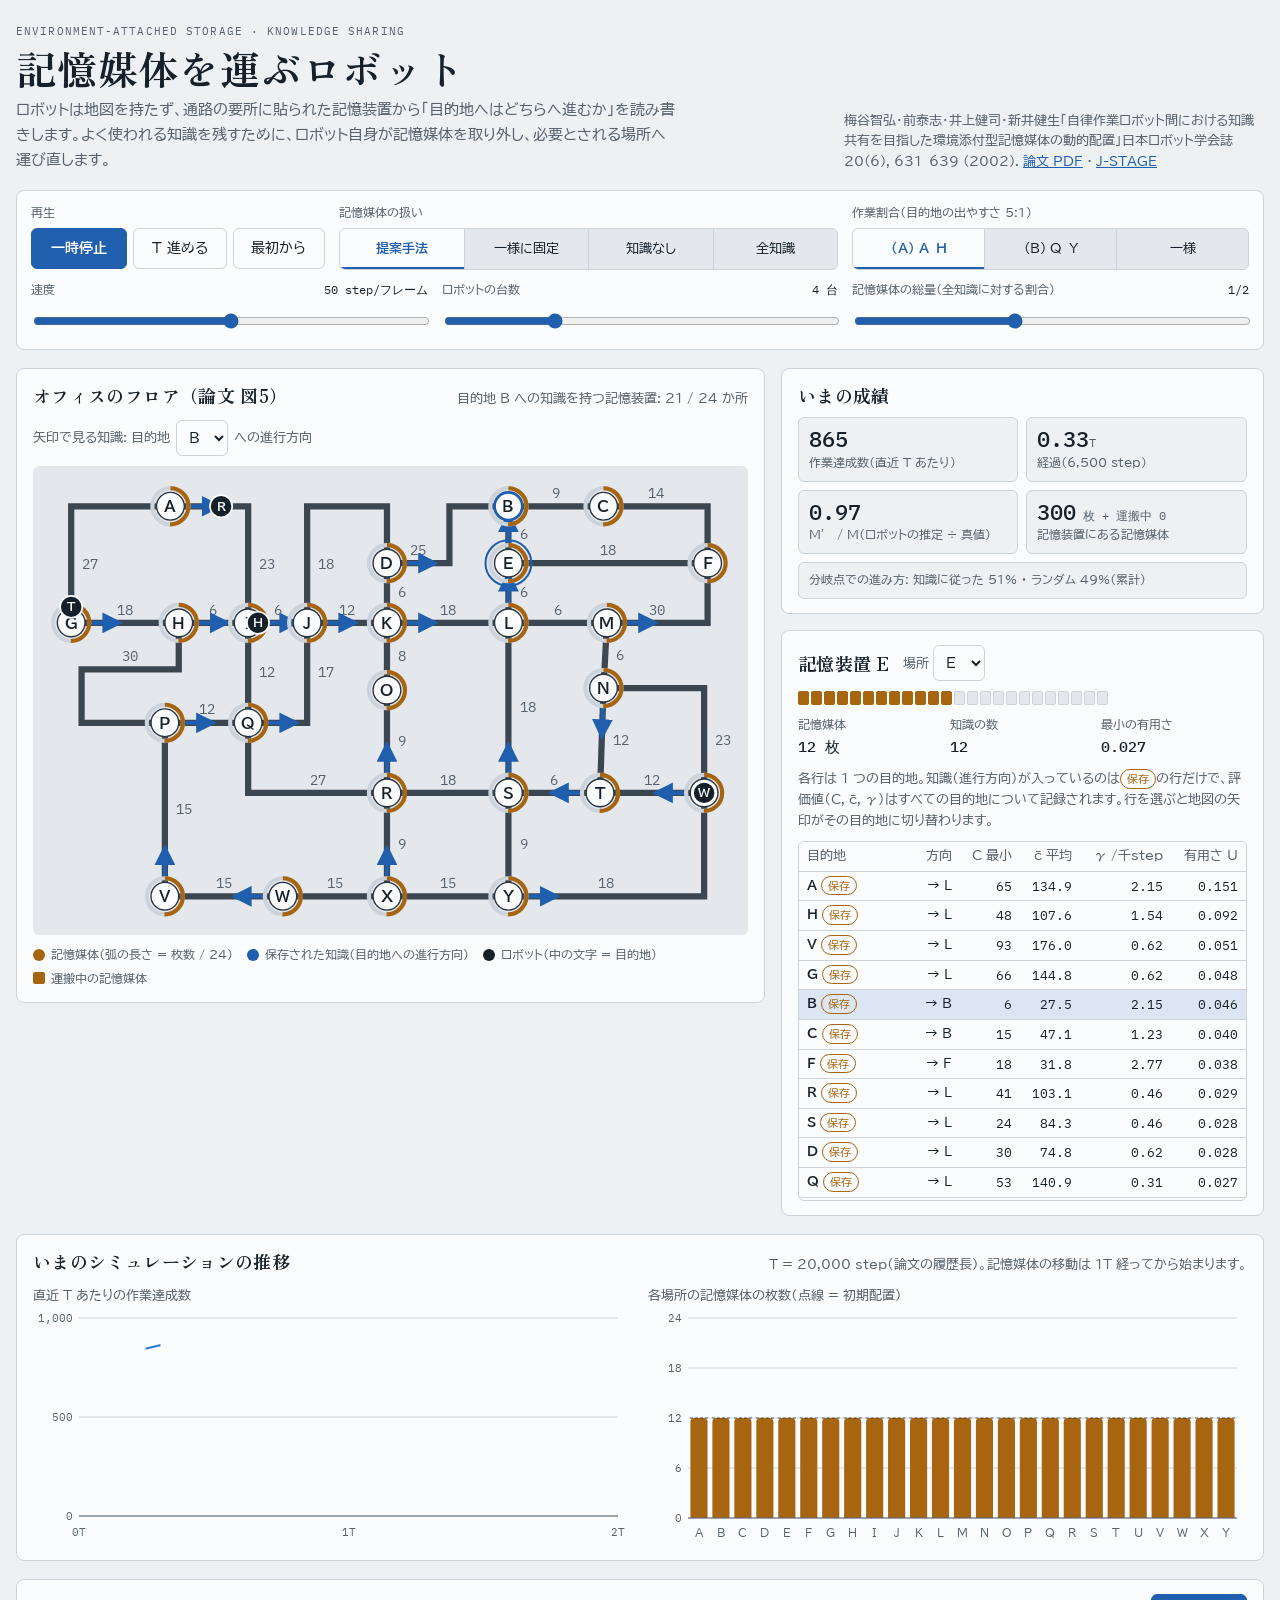
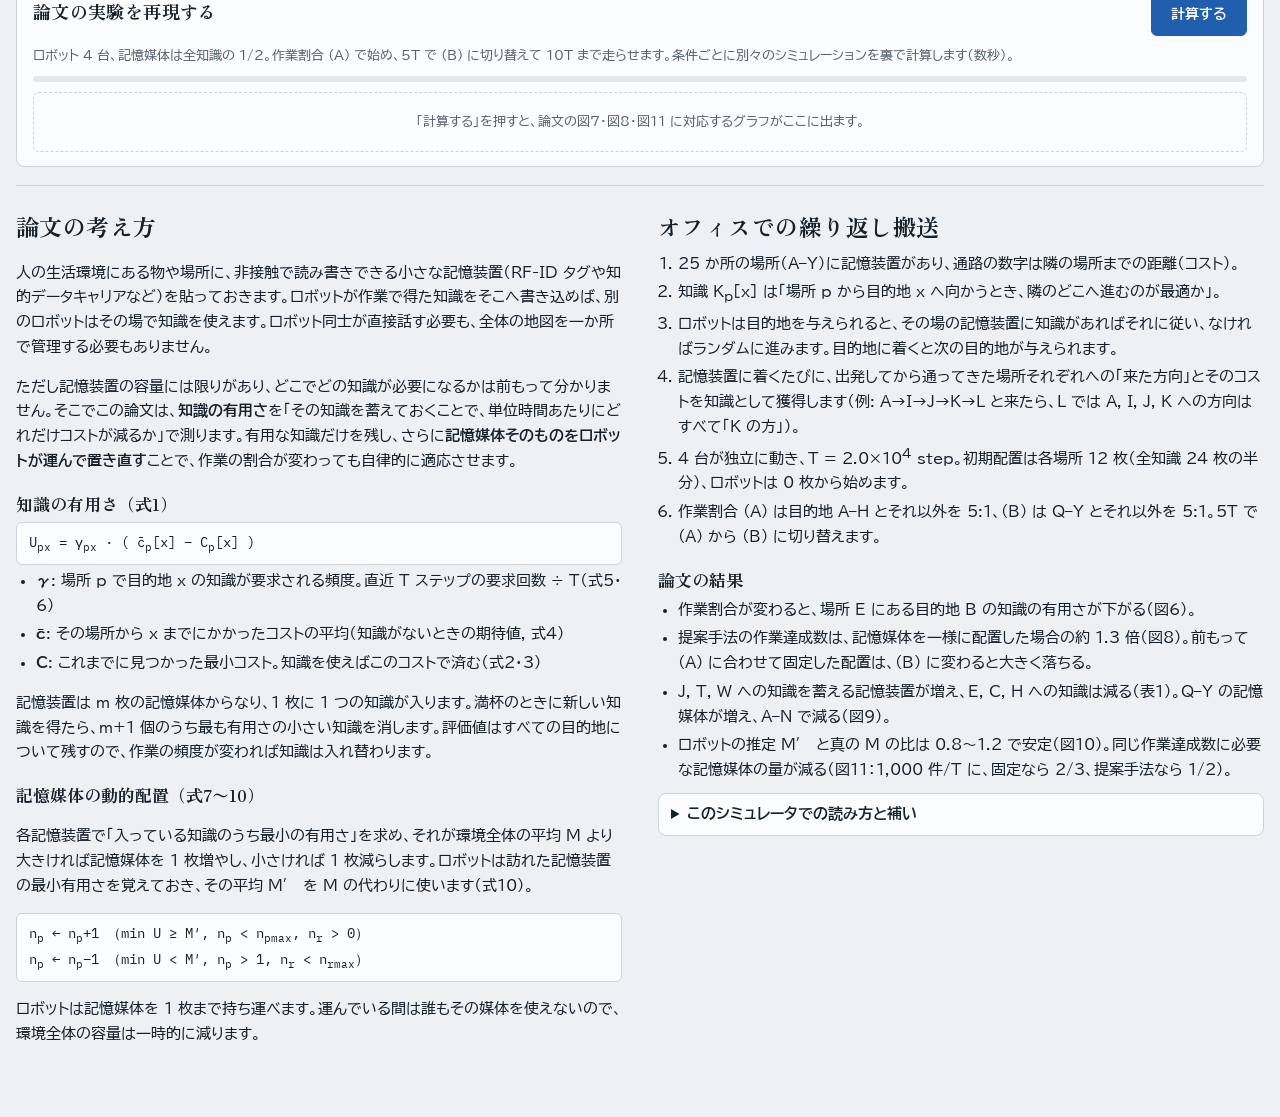
==== index.html @ 8d944221 "Add environment-attached storage relocation simulator (Umetani et al., JRSJ 2002) - index.html: resp" ====
<!doctype html>
<html lang="ja">
<head>
<meta charset="utf-8">
<meta name="viewport" content="width=device-width, initial-scale=1, viewport-fit=cover">
<title>記憶媒体を運ぶロボット</title>
<meta name="claude:viewport-fit-sides" content="cover">
<meta name="description" content="梅谷・前・井上・新井（日本ロボット学会誌 2002）の環境添付型記憶媒体の動的配置を、オフィスでの繰り返し搬送として動かして観察するシミュレータ">
<link rel="preconnect" href="https://fonts.googleapis.com">
<link rel="preconnect" href="https://fonts.gstatic.com" crossorigin>
<link rel="stylesheet" href="https://fonts.googleapis.com/css2?family=BIZ+UDPGothic:wght@400;700&family=IBM+Plex+Mono:wght@400;500&family=Zen+Old+Mincho:wght@700&display=swap">
<style>
/* Layout: 設計図のようなフロア図を主役に、右に「選んだ記憶装置の中身」、下に推移と再現実験。スマホでは 1 列に積む。 */
:root {
  --bg: #eef1f4;
  --surface: #fbfcfd;
  --sunken: #e4e8ed;
  --ink: #16202a;
  --muted: #56616d;
  --line: #ccd3db;
  --wall: #2b3540;
  --accent: #1f5fae;          /* 知識（移動方向）の矢印・操作 */
  --accent-ink: #ffffff;
  --mem: #a8650f;             /* 記憶媒体 */
  --mem-soft: #f1dfc2;
  --take: #c2372b;
  --robot: #16202a;
  --s1: #2a78d6; --s2: #eb6834; --s3: #1baf7a;   /* 比較グラフの系列 */
  --ref: #8a939c;
  --font-display: "Zen Old Mincho", "Hiragino Mincho ProN", "Yu Mincho", serif;
  --font-body: "BIZ UDPGothic", "Hiragino Sans", "Yu Gothic", "Noto Sans JP", system-ui, sans-serif;
  --font-mono: "IBM Plex Mono", ui-monospace, "SFMono-Regular", Menlo, monospace;
  --radius: 8px;
}
@media (prefers-color-scheme: dark) {
  :root:not([data-theme="light"]) {
    --bg: #10161c; --surface: #171f27; --sunken: #0c1116; --ink: #e5ebf1; --muted: #9aa6b2; --line: #2b3641; --wall: #c9d3dd;
    --accent: #6aa8f2; --accent-ink: #0b1118; --mem: #e3a24b; --mem-soft: #3a2a14; --take: #f07466; --robot: #e5ebf1;
    --s1: #3987e5; --s2: #d95926; --s3: #199e70; --ref: #7b8794;
    color-scheme: dark;
  }
}
:root[data-theme="dark"] {
  --bg: #10161c; --surface: #171f27; --sunken: #0c1116; --ink: #e5ebf1; --muted: #9aa6b2; --line: #2b3641; --wall: #c9d3dd;
  --accent: #6aa8f2; --accent-ink: #0b1118; --mem: #e3a24b; --mem-soft: #3a2a14; --take: #f07466; --robot: #e5ebf1;
  --s1: #3987e5; --s2: #d95926; --s3: #199e70; --ref: #7b8794;
  color-scheme: dark;
}
* { box-sizing: border-box; }
[hidden] { display: none !important; }
html, body { background: var(--bg); color: var(--ink); }
body { margin: 0; font-family: var(--font-body); font-size: 15px; line-height: 1.65; -webkit-text-size-adjust: 100%; }
.wrap { max-width: 1280px; margin: 0 auto; padding-left: max(16px, env(safe-area-inset-left, 0px)); padding-right: max(16px, env(safe-area-inset-right, 0px)); padding-block: 22px 56px; display: flex; flex-direction: column; gap: 18px; }

/* ---------- ヘッダー ---------- */
.top { display: grid; grid-template-columns: minmax(0, 1fr) minmax(0, 420px); gap: 10px 32px; align-items: end; }
.eyebrow { font-family: var(--font-mono); font-size: 11px; letter-spacing: 0.1em; text-transform: uppercase; color: var(--muted); }
h1 { font-family: var(--font-display); font-weight: 700; font-size: clamp(26px, 4.2vw, 40px); line-height: 1.2; margin: 4px 0 0; letter-spacing: 0.02em; text-wrap: balance; }
.lede { margin: 6px 0 0; color: var(--muted); max-width: 60ch; }
.cite { font-size: 12.5px; color: var(--muted); margin: 0; }
.cite a { color: var(--accent); }
@media (max-width: 760px) { .top { grid-template-columns: minmax(0, 1fr); } }

/* ---------- 操作 ---------- */
.controls { display: grid; grid-template-columns: repeat(12, minmax(0, 1fr)); gap: 10px 14px; background: var(--surface); border: 1px solid var(--line); border-radius: var(--radius); padding: 12px 14px; }
.ctl { display: flex; flex-direction: column; gap: 5px; min-width: 0; }
.ctl > .lab { font-size: 12px; color: var(--muted); display: flex; justify-content: space-between; gap: 8px; }
.ctl > .lab output { font-family: var(--font-mono); color: var(--ink); font-variant-numeric: tabular-nums; }
.c-play { grid-column: span 3; } .c-mode { grid-column: span 5; } .c-ratio { grid-column: span 4; }
.c-speed { grid-column: span 4; } .c-robots { grid-column: span 4; } .c-mem { grid-column: span 4; }
@media (max-width: 1000px) {
  .c-play { grid-column: span 12; } .c-mode { grid-column: span 12; } .c-ratio { grid-column: span 12; }
  .c-speed, .c-robots, .c-mem { grid-column: span 4; }
}
@media (max-width: 620px) { .c-speed, .c-robots, .c-mem { grid-column: span 12; } }
.row { display: flex; gap: 6px; flex-wrap: wrap; }
button, select { font: inherit; font-size: 14px; color: var(--ink); background: var(--surface); border: 1px solid var(--line); border-radius: 6px; padding: 8px 12px; min-height: 40px; cursor: pointer; touch-action: manipulation; }
button:hover, select:hover { border-color: var(--muted); }
button:focus-visible, select:focus-visible, input:focus-visible, summary:focus-visible, .seg button:focus-visible { outline: 2px solid var(--accent); outline-offset: 2px; }
button.primary { background: var(--accent); border-color: var(--accent); color: var(--accent-ink); font-weight: 700; min-width: 96px; }
.c-play .row button { flex: 1 1 auto; }
.seg { display: flex; border: 1px solid var(--line); border-radius: 6px; overflow: hidden; background: var(--sunken); }
.seg button { flex: 1 1 0; min-width: 0; border: 0; border-radius: 0; background: transparent; padding: 8px 6px; font-size: 13px; white-space: nowrap; }
.seg button + button { border-left: 1px solid var(--line); }
.seg button[aria-pressed="true"] { background: var(--surface); color: var(--accent); font-weight: 700; box-shadow: inset 0 -2px 0 var(--accent); }
.ratio-row { display: flex; gap: 6px; }
.ratio-row .seg { flex: 1 1 auto; }
input[type="range"] { width: 100%; accent-color: var(--accent); min-height: 28px; }

/* ---------- 主部 ---------- */
.main { display: grid; grid-template-columns: minmax(0, 1.55fr) minmax(0, 1fr); gap: 16px; align-items: start; }
@media (max-width: 1080px) { .main { grid-template-columns: minmax(0, 1fr); } }
.card { background: var(--surface); border: 1px solid var(--line); border-radius: var(--radius); padding: 14px 16px; display: flex; flex-direction: column; gap: 10px; min-width: 0; }
.card h2 { font-family: var(--font-display); font-size: 18px; margin: 0; letter-spacing: 0.02em; line-height: 1.35; text-wrap: balance; }
.card .sub { font-size: 12.5px; color: var(--muted); margin: 0; }
.head { display: flex; flex-wrap: wrap; align-items: baseline; justify-content: space-between; gap: 6px 12px; }

.mapbox { position: relative; border-radius: 6px; background: var(--sunken); overflow: hidden; }
.mapbox svg { display: block; width: 100%; height: auto; touch-action: manipulation; }
.maptools { display: flex; flex-wrap: wrap; gap: 8px 14px; align-items: center; font-size: 13px; color: var(--muted); }
.maptools label { display: inline-flex; gap: 6px; align-items: center; }
.maptools select { min-height: 36px; padding: 4px 8px; }
.legend { display: flex; flex-wrap: wrap; gap: 4px 14px; font-size: 12px; color: var(--muted); }
.legend span { display: inline-flex; align-items: center; gap: 6px; }
.sw { width: 12px; height: 12px; display: inline-block; flex: none; border-radius: 50%; }

aside { display: flex; flex-direction: column; gap: 16px; min-width: 0; }
.kpis { display: grid; grid-template-columns: repeat(2, minmax(0, 1fr)); gap: 8px; }
@media (min-width: 621px) and (max-width: 1080px) { .kpis { grid-template-columns: repeat(4, minmax(0, 1fr)); } }
.kpi { border: 1px solid var(--line); border-radius: 6px; padding: 8px 10px; background: var(--bg); display: flex; flex-direction: column; gap: 2px; min-width: 0; }
.kpi .v { font-family: var(--font-mono); font-size: 22px; font-weight: 500; line-height: 1.15; font-variant-numeric: tabular-nums; }
.kpi .v small { font-size: 12px; color: var(--muted); font-weight: 400; }
.kpi .l { font-size: 11.5px; color: var(--muted); }
.dev-head { display: flex; flex-wrap: wrap; gap: 8px 14px; align-items: center; }
.dev-head select { min-height: 36px; padding: 4px 8px; }
.unitbar { display: flex; gap: 2px; flex-wrap: wrap; }
.unitbar i { width: 11px; height: 14px; border-radius: 2px; background: var(--sunken); border: 1px solid var(--line); }
.unitbar i.full { background: var(--mem); border-color: var(--mem); }
.unitbar i.empty { background: var(--mem-soft); border-color: var(--mem); }
.stats { display: grid; grid-template-columns: repeat(3, minmax(0, 1fr)); gap: 6px; font-size: 12px; color: var(--muted); }
.stats b { display: block; font-family: var(--font-mono); font-size: 15px; color: var(--ink); font-weight: 500; font-variant-numeric: tabular-nums; }
.tablebox { max-height: 360px; overflow: auto; border: 1px solid var(--line); border-radius: 6px; -webkit-overflow-scrolling: touch; }
table { border-collapse: collapse; width: 100%; font-size: 12.5px; font-variant-numeric: tabular-nums; }
th, td { padding: 4px 8px; border-bottom: 1px solid var(--line); text-align: right; white-space: nowrap; }
th { position: sticky; top: 0; background: var(--surface); color: var(--muted); font-weight: 400; z-index: 1; }
th:first-child, td:first-child { text-align: left; }
td.mono, .mono { font-family: var(--font-mono); }
tbody tr { cursor: pointer; }
tbody tr:hover td { background: var(--bg); }
tr.st td { color: var(--ink); }
tr.nst td { color: var(--muted); }
tr.sel td { background: color-mix(in srgb, var(--accent) 14%, transparent) !important; }
.tag { display: inline-block; font-size: 11px; padding: 0 6px; border-radius: 10px; border: 1px solid currentColor; line-height: 1.6; }
.tag.mem { color: var(--mem); }
.tag.min { color: var(--take); }
@media (max-width: 480px) { .c-cbar { display: none; } th, td { padding: 4px 6px; } }

.charts { display: grid; grid-template-columns: minmax(0, 1fr) minmax(0, 1fr); gap: 16px; }
@media (max-width: 900px) { .charts { grid-template-columns: minmax(0, 1fr); } }
.chart { position: relative; min-width: 0; }
.chart svg { display: block; width: 100%; overflow: visible; }
.tip { position: absolute; pointer-events: none; background: var(--ink); color: var(--surface); font-size: 12px; line-height: 1.45; padding: 6px 8px; border-radius: 5px; white-space: nowrap; transform: translate(-50%, calc(-100% - 10px)); z-index: 5; font-variant-numeric: tabular-nums; }
.clegend { display: flex; flex-wrap: wrap; gap: 4px 14px; font-size: 12px; color: var(--muted); }
.clegend span { display: inline-flex; align-items: center; gap: 6px; }
.clegend i { width: 16px; height: 3px; border-radius: 2px; display: inline-block; }
.clegend i.dash { background: repeating-linear-gradient(90deg, var(--ref) 0 4px, transparent 4px 7px) !important; }

.exp { display: grid; grid-template-columns: repeat(3, minmax(0, 1fr)); gap: 16px; }
@media (max-width: 1080px) { .exp { grid-template-columns: minmax(0, 1fr) minmax(0, 1fr); } .exp .wide { grid-column: 1 / -1; } }
@media (max-width: 700px) { .exp { grid-template-columns: minmax(0, 1fr); } }
.progress { height: 6px; background: var(--sunken); border-radius: 3px; overflow: hidden; }
.progress i { display: block; height: 100%; width: 0; background: var(--accent); transition: width 0.2s; }
.empty { color: var(--muted); font-size: 13px; padding: 18px 4px; text-align: center; border: 1px dashed var(--line); border-radius: 6px; }
details.table-view summary { font-size: 12.5px; color: var(--muted); cursor: pointer; }

/* ---------- 解説 ---------- */
.explain { display: grid; grid-template-columns: minmax(0, 1fr) minmax(0, 1fr); gap: 8px 36px; border-top: 1px solid var(--line); padding-top: 22px; }
@media (max-width: 860px) { .explain { grid-template-columns: minmax(0, 1fr); } }
.explain h2 { font-family: var(--font-display); font-size: 23px; margin: 0 0 6px; letter-spacing: 0.02em; text-wrap: balance; }
.explain h3 { font-family: var(--font-display); font-size: 17px; margin: 16px 0 4px; }
.explain p, .explain li { max-width: 64ch; }
.explain ol, .explain ul { padding-left: 1.3em; margin: 4px 0; display: flex; flex-direction: column; gap: 4px; }
.formula { font-family: var(--font-mono); font-size: 13.5px; background: var(--surface); border: 1px solid var(--line); border-radius: 6px; padding: 8px 12px; overflow-x: auto; white-space: nowrap; }
.note { font-size: 12.5px; color: var(--muted); }
details.more { border: 1px solid var(--line); border-radius: var(--radius); background: var(--surface); padding: 8px 12px; margin-top: 10px; }
details.more summary { font-weight: 700; cursor: pointer; }
.ptable td:first-child { color: var(--muted); }
.ptable td { text-align: left; white-space: normal; }
@media (prefers-reduced-motion: reduce) { * { transition: none !important; animation: none !important; } }
</style>
</head>
<body>
<div class="wrap">
  <header class="top">
    <div>
      <div class="eyebrow">Environment-attached storage · knowledge sharing</div>
      <h1>記憶媒体を運ぶロボット</h1>
      <p class="lede">ロボットは地図を持たず、通路の要所に貼られた記憶装置から「目的地へはどちらへ進むか」を読み書きします。よく使われる知識を残すために、ロボット自身が記憶媒体を取り外し、必要とされる場所へ運び直します。</p>
    </div>
    <p class="cite">梅谷智弘・前泰志・井上健司・新井健生「自律作業ロボット間における知識共有を目指した環境添付型記憶媒体の動的配置」日本ロボット学会誌 20(6), 631–639 (2002).
      <a href="paper/Umetani2002_EnvironmentAttachedStorage_JRSJ20-6.pdf">論文 PDF</a> ·
      <a href="https://www.jstage.jst.go.jp/article/jrsj1983/20/6/20_6_631/_article/-char/ja" target="_blank" rel="noopener">J-STAGE</a></p>
  </header>

  <section class="controls" aria-label="シミュレーションの操作">
    <div class="ctl c-play">
      <div class="lab">再生</div>
      <div class="row">
        <button id="btnPlay" class="primary" type="button">一時停止</button>
        <button id="btnStep" type="button">T 進める</button>
        <button id="btnReset" type="button">最初から</button>
      </div>
    </div>
    <div class="ctl c-mode">
      <div class="lab">記憶媒体の扱い</div>
      <div class="seg" id="segMode" role="group" aria-label="記憶媒体の扱い">
        <button type="button" data-v="proposed" aria-pressed="true">提案手法</button>
        <button type="button" data-v="uniform" aria-pressed="false">一様に固定</button>
        <button type="button" data-v="none" aria-pressed="false">知識なし</button>
        <button type="button" data-v="all" aria-pressed="false">全知識</button>
      </div>
    </div>
    <div class="ctl c-ratio">
      <div class="lab">作業割合（目的地の出やすさ 5:1）</div>
      <div class="ratio-row">
        <div class="seg" id="segRatio" role="group" aria-label="作業割合">
          <button type="button" data-v="A" aria-pressed="true">(A) A–H</button>
          <button type="button" data-v="B" aria-pressed="false">(B) Q–Y</button>
          <button type="button" data-v="U" aria-pressed="false">一様</button>
        </div>
      </div>
    </div>
    <div class="ctl c-speed">
      <div class="lab"><label for="rngSpeed">速度</label><output id="outSpeed"></output></div>
      <input id="rngSpeed" type="range" min="0" max="10" step="1" value="5">
    </div>
    <div class="ctl c-robots">
      <div class="lab"><label for="rngRobots">ロボットの台数</label><output id="outRobots">4 台</output></div>
      <input id="rngRobots" type="range" min="1" max="12" step="1" value="4">
    </div>
    <div class="ctl c-mem">
      <div class="lab"><label for="rngMem">記憶媒体の総量（全知識に対する割合）</label><output id="outMem">1/2</output></div>
      <input id="rngMem" type="range" min="1" max="6" step="1" value="3">
    </div>
  </section>

  <div class="main">
    <section class="card">
      <div class="head">
        <h2>オフィスのフロア（論文 図5）</h2>
        <p class="sub" id="mapSub"></p>
      </div>
      <div class="maptools">
        <label for="selDest">矢印で見る知識: 目的地 <select id="selDest"></select> への進行方向</label>
      </div>
      <div class="mapbox"><svg id="map" viewBox="30 92 1030 676" role="img" aria-label="25 か所の場所と通路。各場所の記憶装置にある記憶媒体の数と、選んだ目的地への進行方向を表示"></svg></div>
      <div class="legend">
        <span><i class="sw" style="background:var(--mem)"></i>記憶媒体（弧の長さ = 枚数 / 24）</span>
        <span><i class="sw" style="background:var(--accent)"></i>保存された知識（目的地への進行方向）</span>
        <span><i class="sw" style="background:var(--robot)"></i>ロボット（中の文字 = 目的地）</span>
        <span><i class="sw" style="background:var(--mem);border-radius:2px"></i>運搬中の記憶媒体</span>
      </div>
    </section>

    <aside>
      <section class="card">
        <h2>いまの成績</h2>
        <div class="kpis" id="kpis"></div>
      </section>
      <section class="card">
        <div class="dev-head">
          <h2 id="devTitle">記憶装置</h2>
          <label class="sub" for="selPlace">場所 <select id="selPlace"></select></label>
        </div>
        <div class="unitbar" id="unitbar" aria-label="この記憶装置の記憶媒体"></div>
        <div class="stats" id="devStats"></div>
        <p class="sub">各行は 1 つの目的地。知識（進行方向）が入っているのは<span class="tag mem">保存</span>の行だけで、評価値（C, c̄, γ）はすべての目的地について記録されます。行を選ぶと地図の矢印がその目的地に切り替わります。</p>
        <div class="tablebox"><table id="devTable"><thead><tr><th>目的地</th><th>方向</th><th>C 最小</th><th class="c-cbar">c̄ 平均</th><th>γ /千step</th><th>有用さ U</th></tr></thead><tbody></tbody></table></div>
      </section>
    </aside>
  </div>

  <section class="card">
    <div class="head">
      <h2>いまのシミュレーションの推移</h2>
      <p class="sub">T = 20,000 step（論文の履歴長）。記憶媒体の移動は 1T 経ってから始まります。</p>
    </div>
    <div class="charts">
      <div>
        <div class="sub">直近 T あたりの作業達成数</div>
        <div class="chart" id="chLive"></div>
      </div>
      <div>
        <div class="sub">各場所の記憶媒体の枚数（点線 = 初期配置）</div>
        <div class="chart" id="chUnits"></div>
      </div>
    </div>
  </section>

  <section class="card">
    <div class="head">
      <h2>論文の実験を再現する</h2>
      <button id="btnExp" type="button" class="primary">計算する</button>
    </div>
    <p class="sub">ロボット 4 台、記憶媒体は全知識の 1/2。作業割合 (A) で始め、5T で (B) に切り替えて 10T まで走らせます。条件ごとに別々のシミュレーションを裏で計算します（数秒）。</p>
    <div class="progress" aria-hidden="true"><i id="expBar"></i></div>
    <div id="expEmpty" class="empty">「計算する」を押すと、論文の図7・図8・図11 に対応するグラフがここに出ます。</div>
    <div class="exp" id="expCharts" hidden>
      <div class="wide">
        <div class="sub">図7 対応：直近 T あたりの作業達成数の推移</div>
        <div class="chart" id="chExp1"></div>
        <div class="clegend" id="lgExp1"></div>
      </div>
      <div>
        <div class="sub">図8 対応：切り替え前（2–5T）と後（6–10T）の平均</div>
        <div class="chart" id="chExp2"></div>
        <div class="clegend" id="lgExp2"></div>
      </div>
      <div>
        <div class="sub">図11 対応：記憶媒体の量と作業達成数（2–5T の平均）</div>
        <div class="chart" id="chExp3"></div>
        <div class="clegend" id="lgExp3"></div>
      </div>
    </div>
    <details class="table-view" id="expTableWrap" hidden><summary>数値の表を見る</summary><div class="tablebox" style="max-height:none"><table id="expTable"></table></div></details>
  </section>

  <section class="explain">
    <div>
      <h2>論文の考え方</h2>
      <p>人の生活環境にある物や場所に、非接触で読み書きできる小さな記憶装置（RF-ID タグや知的データキャリアなど）を貼っておきます。ロボットが作業で得た知識をそこへ書き込めば、別のロボットはその場で知識を使えます。ロボット同士が直接話す必要も、全体の地図を一か所で管理する必要もありません。</p>
      <p>ただし記憶装置の容量には限りがあり、どこでどの知識が必要になるかは前もって分かりません。そこでこの論文は、<strong>知識の有用さ</strong>を「その知識を蓄えておくことで、単位時間あたりにどれだけコストが減るか」で測ります。有用な知識だけを残し、さらに<strong>記憶媒体そのものをロボットが運んで置き直す</strong>ことで、作業の割合が変わっても自律的に適応させます。</p>

      <h3>知識の有用さ（式1）</h3>
      <div class="formula">U<sub>px</sub> = γ<sub>px</sub> · ( c̄<sub>p</sub>[x] − C<sub>p</sub>[x] )</div>
      <ul>
        <li><b>γ</b>: 場所 p で目的地 x の知識が要求される頻度。直近 T ステップの要求回数 ÷ T（式5・6）</li>
        <li><b>c̄</b>: その場所から x までにかかったコストの平均（知識がないときの期待値, 式4）</li>
        <li><b>C</b>: これまでに見つかった最小コスト。知識を使えばこのコストで済む（式2・3）</li>
      </ul>
      <p>記憶装置は m 枚の記憶媒体からなり、1 枚に 1 つの知識が入ります。満杯のときに新しい知識を得たら、m+1 個のうち最も有用さの小さい知識を消します。評価値はすべての目的地について残すので、作業の頻度が変われば知識は入れ替わります。</p>

      <h3>記憶媒体の動的配置（式7〜10）</h3>
      <p>各記憶装置で「入っている知識のうち最小の有用さ」を求め、それが環境全体の平均 M より大きければ記憶媒体を 1 枚増やし、小さければ 1 枚減らします。ロボットは訪れた記憶装置の最小有用さを覚えておき、その平均 M′ を M の代わりに使います（式10）。</p>
      <div class="formula">n<sub>p</sub> ← n<sub>p</sub>+1 （min U ≥ M′, n<sub>p</sub> &lt; n<sub>pmax</sub>, n<sub>r</sub> &gt; 0）<br>n<sub>p</sub> ← n<sub>p</sub>−1 （min U &lt; M′, n<sub>p</sub> &gt; 1, n<sub>r</sub> &lt; n<sub>rmax</sub>）</div>
      <p>ロボットは記憶媒体を 1 枚まで持ち運べます。運んでいる間は誰もその媒体を使えないので、環境全体の容量は一時的に減ります。</p>
    </div>

    <div>
      <h2>オフィスでの繰り返し搬送</h2>
      <ol>
        <li>25 か所の場所（A–Y）に記憶装置があり、通路の数字は隣の場所までの距離（コスト）。</li>
        <li>知識 K<sub>p</sub>[x] は「場所 p から目的地 x へ向かうとき、隣のどこへ進むのが最適か」。</li>
        <li>ロボットは目的地を与えられると、その場の記憶装置に知識があればそれに従い、なければランダムに進みます。目的地に着くと次の目的地が与えられます。</li>
        <li>記憶装置に着くたびに、出発してから通ってきた場所それぞれへの「来た方向」とそのコストを知識として獲得します（例: A→I→J→K→L と来たら、L では A, I, J, K への方向はすべて「K の方」）。</li>
        <li>4 台が独立に動き、T = 2.0×10<sup>4</sup> step。初期配置は各場所 12 枚（全知識 24 枚の半分）、ロボットは 0 枚から始めます。</li>
        <li>作業割合 (A) は目的地 A–H とそれ以外を 5:1、(B) は Q–Y とそれ以外を 5:1。5T で (A) から (B) に切り替えます。</li>
      </ol>
      <h3>論文の結果</h3>
      <ul>
        <li>作業割合が変わると、場所 E にある目的地 B の知識の有用さが下がる（図6）。</li>
        <li>提案手法の作業達成数は、記憶媒体を一様に配置した場合の約 1.3 倍（図8）。前もって (A) に合わせて固定した配置は、(B) に変わると大きく落ちる。</li>
        <li>J, T, W への知識を蓄える記憶装置が増え、E, C, H への知識は減る（表1）。Q–Y の記憶媒体が増え、A–N で減る（図9）。</li>
        <li>ロボットの推定 M′ と真の M の比は 0.8〜1.2 で安定（図10）。同じ作業達成数に必要な記憶媒体の量が減る（図11：1,000 件/T に、固定なら 2/3、提案手法なら 1/2）。</li>
      </ul>
      <details class="more">
        <summary>このシミュレータでの読み方と補い</summary>
        <ul>
          <li>1 step でロボットは距離 1 だけ進みます（通路の数字 = かかる step 数）。</li>
          <li>知識がないときのランダムな移動では、来た通路を戻らないようにしました（行き止まりは除く）。論文の「知識なし」の作業達成数（約 180〜200/T）に近くなります。</li>
          <li>「5:1」は目的地 1 か所ごとの重みとして扱いました。</li>
          <li>保存できる知識は、これまでの最小コスト以下の経路で得たものだけにしました（方向とコストを常に対応させるため。これで知識をたどっても堂々巡りになりません）。</li>
          <li>「全知識」は各場所に 24 枚あり、最短経路の方向がすべて入っている比較条件です。論文の「前もって適応させた配置」は、(A) または (B) で 5T 走らせて配置と知識を固定したものとして再現しています。</li>
          <li>作業達成数の絶対値は論文より大きめに出ます（1 step の定義などが論文に書かれていないため）。条件どうしの大小関係と比を見てください。</li>
        </ul>
      </details>
    </div>
  </section>
</div>

<script>
/* ===== Environment-attached storage engine =====
 * 梅谷・前・井上・新井「自律作業ロボット間における知識共有を目指した環境添付型記憶媒体の動的配置」
 * 日本ロボット学会誌 20(6), 631-639, 2002 のオフィス内繰り返し搬送シミュレーションを再現する。
 * ロボットは地図を持たず、各場所の記憶装置に蓄えられた「目的地への最適な移動方向」だけを頼りに動く。
 */
(function (global) {
'use strict';

/* ---- 図 5 のオフィスフロアモデル（場所 A–Y、数字は隣接場所間の距離＝コスト） ---- */
const NODES = {
  A: [228, 150], B: [715, 150], C: [852, 150],
  D: [540, 232], E: [715, 232], F: [1002, 232],
  G: [85, 318], H: [240, 318], I: [340, 318], J: [425, 318], K: [540, 318], L: [715, 318], M: [857, 318],
  N: [852, 412], O: [540, 415],
  P: [220, 462], Q: [340, 462],
  R: [540, 563], S: [715, 563], T: [847, 563], U: [997, 563],
  V: [220, 712], W: [390, 712], X: [540, 712], Y: [715, 712],
};
// [a, b, コスト, 折れ点...]
const EDGES = [
  ['A', 'G', 27, [85, 150]], ['A', 'I', 23, [340, 150]],
  ['G', 'H', 18], ['H', 'I', 6], ['I', 'J', 6], ['J', 'K', 12], ['K', 'L', 18], ['L', 'M', 6],
  ['J', 'D', 18, [425, 150], [540, 150]], ['D', 'K', 6], ['D', 'B', 25, [630, 232], [630, 150]],
  ['B', 'E', 6], ['B', 'C', 9], ['C', 'F', 14, [1002, 150]], ['E', 'F', 18], ['E', 'L', 6],
  ['M', 'F', 30, [1002, 318]], ['M', 'N', 6], ['N', 'U', 23, [997, 412]], ['N', 'T', 12],
  ['L', 'S', 18], ['K', 'O', 8], ['O', 'R', 9],
  ['H', 'P', 30, [240, 385], [100, 385], [100, 462]], ['I', 'Q', 12], ['J', 'Q', 17, [425, 462]],
  ['P', 'Q', 12], ['Q', 'R', 27, [340, 563]], ['R', 'S', 18], ['S', 'T', 6], ['T', 'U', 12],
  ['P', 'V', 15], ['V', 'W', 15], ['W', 'X', 15], ['X', 'R', 9], ['X', 'Y', 15], ['S', 'Y', 9],
  ['Y', 'U', 18, [997, 712]],
];
const NAMES = Object.keys(NODES);
const NP = NAMES.length;               // 25
const IDX = Object.fromEntries(NAMES.map((n, i) => [n, i]));

const adj = NAMES.map(() => []);       // [{to, cost, edge}]
EDGES.forEach((e, ei) => {
  const a = IDX[e[0]], b = IDX[e[1]];
  adj[a].push({ to: b, cost: e[2], edge: ei });
  adj[b].push({ to: a, cost: e[2], edge: ei });
});

// 全点対の最短コストと次の一歩（「すべての知識がある」比較条件と評価用）
const DIST = [], NEXT = [];
for (let s = 0; s < NP; s++) {
  const d = new Array(NP).fill(Infinity), first = new Array(NP).fill(-1), done = new Array(NP).fill(false);
  d[s] = 0;
  for (;;) {
    let u = -1; for (let i = 0; i < NP; i++) if (!done[i] && (u < 0 || d[i] < d[u])) u = i;
    if (u < 0 || d[u] === Infinity) break;
    done[u] = true;
    for (const { to, cost } of adj[u]) if (d[u] + cost < d[to]) { d[to] = d[u] + cost; first[to] = u === s ? to : first[u]; }
  }
  DIST.push(d); NEXT.push(first);
}

/* 作業割合: hot に含まれる目的地の集合と、それ以外の集合を ratio:1 で選ぶ */
const RATIOS = {
  A: { name: '作業割合 (A)：A–H を多く', hot: 'ABCDEFGH' },
  B: { name: '作業割合 (B)：Q–Y を多く', hot: 'QRSTUVWXY' },
  U: { name: '一様', hot: '' },
};

function mulberry32(a) {
  return function () {
    a |= 0; a = a + 0x6D2B79F5 | 0;
    let t = Math.imul(a ^ a >>> 15, 1 | a);
    t = t + Math.imul(t ^ t >>> 7, 61 | t) ^ t;
    return ((t ^ t >>> 14) >>> 0) / 4294967296;
  };
}

const MODES = {
  proposed: '提案手法（動的配置）',
  uniform: '一様配置（移動なし）',
  frozen: '配置を固定（評価も止める）',
  none: '知識なし',
  all: 'すべての知識あり',
};

class Sim {
  constructor(opt = {}) {
    this.opt = Object.assign({
      robots: 4, T: 20000, memRatio: 0.5, npmax: NP - 1, nrmax: 1,
      mode: 'proposed', ratio: 'A', bias: 5, seed: 1, startDelay: null, noBack: true, perDest: true,
    }, opt);
    this.reset();
  }

  reset() {
    const o = this.opt;
    this.rng = mulberry32(o.seed);
    this.t = 0;
    this.achieved = 0;
    this.achLog = [];             // 各ステップ時刻での累計（間引き）
    this.events = [];
    this.flowLog = [];            // 記憶媒体の移動
    const per = Math.max(1, Math.round(o.memRatio * o.npmax));
    this.dev = NAMES.map((name, p) => {
      const crit = NAMES.map(() => ({ cbar: 0, N: 0, C: Infinity, dir: -1, stored: false, req: [] }));
      return { p, name, np: o.mode === 'all' ? o.npmax : (o.mode === 'none' ? 0 : per), crit, visits: 0, tset: 0, minU: 0 };
    });
    if (o.mode === 'all') {
      for (const d of this.dev) for (let x = 0; x < NP; x++) if (x !== d.p) { const c = d.crit[x]; c.dir = NEXT[d.p][x]; c.C = DIST[d.p][x]; c.stored = true; }
    }
    this.totalUnits = this.dev.reduce((s, d) => s + d.np, 0);
    this.robots = [];
    for (let i = 0; i < o.robots; i++) {
      const at = Math.floor(this.rng() * NP);
      const r = { id: i, at, from: at, to: -1, edgeCost: 0, prog: 0, cum: 0, dest: -1, path: [], carry: 0, umin: new Map(), M: 0, tasks: 0, usedKnow: 0, randomMoves: 0, edge: -1 };
      this.newTask(r);
      this.decide(r);
      this.robots.push(r);
    }
  }

  log(msg, kind = 'info') { this.events.push({ t: this.t, msg, kind }); if (this.events.length > 300) this.events.shift(); }

  setRatio(key) { if (this.opt.ratio !== key) { this.opt.ratio = key; this.log(`作業割合を「${RATIOS[key].name}」に変更`, 'ratio'); } }
  setMode(m) { this.opt.mode = m; }

  pickDest(cur) {
    const o = this.opt, hot = RATIOS[o.ratio].hot;
    if (!hot) { let x; do { x = Math.floor(this.rng() * NP); } while (x === cur); return x; }
    if (o.perDest) {   // 目的地 1 か所ごとの重みを bias:1 とする読み方
      let tot = 0; const w = [];
      for (let i = 0; i < NP; i++) { const v = i === cur ? 0 : (hot.includes(NAMES[i]) ? o.bias : 1); w.push(v); tot += v; }
      let u = this.rng() * tot; for (let i = 0; i < NP; i++) { u -= w[i]; if (u < 0) return i; }
      return (cur + 1) % NP;
    }
    const hs = [], os = [];
    for (let i = 0; i < NP; i++) if (i !== cur) (hot.includes(NAMES[i]) ? hs : os).push(i);
    const useHot = hs.length && (!os.length || this.rng() < o.bias / (o.bias + 1));
    const arr = useHot ? hs : os;
    return arr[Math.floor(this.rng() * arr.length)];
  }

  newTask(r) {
    r.dest = this.pickDest(r.at);
    r.cum = 0;
    r.path = [{ p: r.at, cum: 0 }];
  }

  /* 式(6): 直近 T ステップ（設置からの経過が T 未満ならその経過時間）あたりの使用要求の頻度 */
  gamma(d, c) {
    const T = this.opt.T, t = this.t;
    while (c.req.length && c.req[0] <= t - T) c.req.shift();
    const span = Math.max(1, Math.min(T, t - d.tset));
    return c.req.length / span;
  }
  usefulness(d, x) {
    const c = d.crit[x];
    if (!isFinite(c.C) || c.N === 0) return 0;
    return this.gamma(d, c) * Math.max(0, c.cbar - c.C);       // 式(1)
  }

  storedList(d) { const a = []; for (let x = 0; x < NP; x++) if (d.crit[x].stored) a.push(x); return a; }

  /* 記憶装置の知識を有用さの大きい順に m 個まで保つ（2.3 節） */
  evict(d) {
    let worst = -1, wu = Infinity;
    for (let x = 0; x < NP; x++) { const c = d.crit[x]; if (!c.stored) continue; const u = this.usefulness(d, x); if (u < wu) { wu = u; worst = x; } }
    if (worst >= 0) { d.crit[worst].stored = false; d.crit[worst].dir = -1; }
    return worst;
  }

  /* 知識の獲得: ロボットが記憶装置 p で「目的地 x へは dir 方向、コスト c」を得た（4.2 節） */
  acquire(d, x, dir, c) {
    const cr = d.crit[x], o = this.opt;
    cr.cbar = (cr.N * cr.cbar + c) / (cr.N + 1); cr.N++;           // 式(4)
    const ok = c <= cr.C;                                          // 最小コスト以下の方法だけが知識になる
    if (c < cr.C) cr.C = c;                                        // 式(3)
    if (o.mode === 'none' || o.mode === 'all' || o.mode === 'frozen') return;
    if (!ok) return;
    if (cr.stored) { cr.dir = dir; return; }                       // 式(2)
    if (d.np <= 0) return;
    if (this.storedList(d).length < d.np) { cr.stored = true; cr.dir = dir; return; }
    // 容量いっぱい: 最も有用さの小さい知識より有用なら入れ替える（2.3 節）
    let worst = -1, wu = Infinity;
    for (let y = 0; y < NP; y++) { const cy = d.crit[y]; if (!cy.stored) continue; const u = this.usefulness(d, y); if (u < wu) { wu = u; worst = y; } }
    if (this.usefulness(d, x) > wu) { d.crit[worst].stored = false; d.crit[worst].dir = -1; cr.stored = true; cr.dir = dir; }
  }

  minUseful(d) {
    if (d.np <= 0) return 0;
    const st = this.storedList(d);
    if (st.length < d.np) return 0;             // 空の記憶媒体は有用さ 0
    let m = Infinity; for (const x of st) m = Math.min(m, this.usefulness(d, x));
    return m;
  }

  /* ロボットが場所 p に着いたときの処理 */
  arrive(r) {
    const o = this.opt, p = r.at, d = this.dev[p];
    d.visits++;
    // (1) 出発点から経由した各場所への「来た方向」とコストを獲得（4.2 節）
    const seen = new Set();
    for (let i = r.path.length - 1; i >= 0; i--) {
      const e = r.path[i];
      if (e.p === p || seen.has(e.p)) continue;
      seen.add(e.p);
      this.acquire(d, e.p, r.from, r.cum - e.cum);
    }
    r.path.push({ p, cum: r.cum });
    // (2) 目的地に着いたら作業達成、新しい目的地
    if (p === r.dest) {
      this.achieved++; r.tasks++;
      this.newTask(r);
    }
    // (3) 記憶媒体の有用さを評価し、しきい値 M' と比べて置く／取り除く（式(8)(9)(10)）
    if (o.mode === 'proposed') {
      const u = this.minUseful(d);
      d.minU = u;
      r.umin.set(p, u);
      let s = 0; for (const v of r.umin.values()) s += v;
      r.M = s / r.umin.size;                                       // 式(10)
      const start = o.startDelay == null ? o.T : o.startDelay;
      if (this.t >= start) {
        if (u >= r.M && d.np < o.npmax && r.carry > 0) {
          d.np++; r.carry--; this.flowLog.push({ t: this.t, p, kind: 'put', r: r.id });
        } else if (u < r.M && d.np > 1 && r.carry < o.nrmax) {
          if (this.storedList(d).length >= d.np) this.evict(d);
          d.np--; r.carry++; this.flowLog.push({ t: this.t, p, kind: 'take', r: r.id });
        }
        if (this.flowLog.length > 4000) this.flowLog.splice(0, 1000);
      }
    } else d.minU = this.minUseful(d);
    // (4) 目的地への方向を記憶装置に問い合わせる（使用要求）
    this.decide(r);
  }

  decide(r) {
    const d = this.dev[r.at], x = r.dest, c = d.crit[x];
    c.req.push(this.t);                                            // 式(5) g=1
    let next = -1;
    if (c.stored && c.dir >= 0) { next = c.dir; r.usedKnow++; r.lastKnow = true; }
    else {
      let nb = adj[r.at];
      if (this.opt.noBack && nb.length > 1) nb = nb.filter(e => e.to !== r.from || r.from === r.at);
      next = nb[Math.floor(this.rng() * nb.length)].to; r.randomMoves++; r.lastKnow = false;
    }
    const e = adj[r.at].find(e => e.to === next);
    r.from = r.at; r.to = next; r.edgeCost = e.cost; r.edge = e.edge; r.prog = 0;
  }

  step(n = 1) {
    for (let k = 0; k < n; k++) {
      this.t++;
      for (const r of this.robots) {
        r.prog++; r.cum++;
        if (r.prog >= r.edgeCost) { r.at = r.to; this.arrive(r); }
      }
      if (this.t % 200 === 0) { this.achLog.push([this.t, this.achieved]); if (this.achLog.length > 3000) this.achLog.shift(); }
    }
  }

  /* 直近 T ステップの作業達成数（論文の縦軸） */
  perT() {
    const L = this.achLog; if (!L.length) return 0;
    const last = L[L.length - 1], T = this.opt.T;
    let i = L.length - 1; while (i > 0 && L[i][0] > last[0] - T) i--;
    const span = last[0] - L[i][0];
    return span > 0 ? (last[1] - L[i][1]) * T / span : 0;
  }
  trueM() { let s = 0; for (const d of this.dev) s += this.minUseful(d); return s / NP; }
}

const api = { Sim, NODES, EDGES, NAMES, IDX, NP, adj, DIST, NEXT, RATIOS, MODES };
if (typeof module !== 'undefined' && module.exports) module.exports = api;
else global.EAS = api;
})(typeof window !== 'undefined' ? window : globalThis);

</script>
<script>
(() => {
'use strict';
const E = window.EAS;
const { Sim, NODES, EDGES, NAMES, IDX, NP, adj } = E;
const $ = (id) => document.getElementById(id);
const T = 20000;
const reduceMotion = window.matchMedia && window.matchMedia('(prefers-reduced-motion: reduce)').matches;
const SPEEDS = [1, 2, 5, 10, 20, 50, 100, 200, 500, 1000, 2000];
const MEMS = [null, 1 / 6, 2 / 6, 3 / 6, 4 / 6, 5 / 6, 1];
const MEMLAB = ['', '1/6', '1/3', '1/2', '2/3', '5/6', 'すべて'];
let C = {};
function readColors() {
  const cs = getComputedStyle(document.documentElement), g = (v) => cs.getPropertyValue(v).trim();
  for (const k of ['ink', 'muted', 'line', 'wall', 'accent', 'mem', 'take', 'robot', 'surface', 'sunken', 's1', 's2', 's3', 'ref', 'bg']) C[k] = g('--' + k);
}
readColors();

/* ---------- 状態 ---------- */
let sim, running = !reduceMotion, speedIdx = 5, selPlace = IDX.E, selDest = IDX.B, livePts = [], ratioMarks = [], initUnits = [];
const state = { mode: 'proposed', ratio: 'A', robots: 4, mem: 3 };
function newSim() {
  sim = new Sim({ mode: state.mode, ratio: state.ratio, robots: state.robots, memRatio: MEMS[state.mem], seed: 11 });
  livePts = [[0, 0]]; ratioMarks = []; initUnits = sim.dev.map(d => d.np);
  sim.log('シミュレーションを開始', 'info');
  renderAll(true);
}

/* ---------- フロア図 ---------- */
const SVGNS = 'http://www.w3.org/2000/svg';
const mk = (tag, attrs = {}, parent) => { const el = document.createElementNS(SVGNS, tag); for (const k in attrs) el.setAttribute(k, attrs[k]); if (parent) parent.appendChild(el); return el; };
const map = $('map');
const edgePts = EDGES.map(e => [NODES[e[0]], ...e.slice(3), NODES[e[1]]]);
const edgeLen = edgePts.map(pts => { let L = 0; for (let i = 1; i < pts.length; i++) L += Math.hypot(pts[i][0] - pts[i - 1][0], pts[i][1] - pts[i - 1][1]); return L; });
function pointOn(ei, fromName, frac) {
  let pts = edgePts[ei]; if (EDGES[ei][0] !== fromName) pts = pts.slice().reverse();
  let target = frac * edgeLen[ei];
  for (let i = 1; i < pts.length; i++) {
    const seg = Math.hypot(pts[i][0] - pts[i - 1][0], pts[i][1] - pts[i - 1][1]);
    if (target <= seg || i === pts.length - 1) { const k = seg ? Math.min(1, target / seg) : 0; return [pts[i - 1][0] + (pts[i][0] - pts[i - 1][0]) * k, pts[i - 1][1] + (pts[i][1] - pts[i - 1][1]) * k]; }
    target -= seg;
  }
  return pts[pts.length - 1];
}
// 場所 p から隣 q への最初の向き
function firstDir(p, q) {
  const ei = adj[p].find(e => e.to === q).edge;
  let pts = edgePts[ei]; if (EDGES[ei][0] !== NAMES[p]) pts = pts.slice().reverse();
  const a = pts[0], b = pts[1], L = Math.hypot(b[0] - a[0], b[1] - a[1]) || 1;
  return [(b[0] - a[0]) / L, (b[1] - a[1]) / L];
}
let gArrows, gRobots, nodeEls = [], robotEls = [];
function buildMap() {
  map.innerHTML = '';
  const defs = mk('defs', {}, map);
  const mkr = mk('marker', { id: 'arr', viewBox: '0 0 10 10', refX: 7, refY: 5, markerWidth: 5, markerHeight: 5, orient: 'auto-start-reverse' }, defs);
  mk('path', { d: 'M0,0 L10,5 L0,10 z', fill: 'var(--accent)' }, mkr);
  const gE = mk('g', {}, map);
  EDGES.forEach((e, i) => {
    const pts = edgePts[i];
    mk('polyline', { points: pts.map(p => p.join(',')).join(' '), fill: 'none', stroke: 'var(--wall)', 'stroke-width': 9, 'stroke-linejoin': 'miter', 'stroke-linecap': 'butt', opacity: 0.9 }, gE);
    // 距離ラベル: 最長の区間の中点
    let best = 0, bl = -1; for (let k = 1; k < pts.length; k++) { const l = Math.hypot(pts[k][0] - pts[k - 1][0], pts[k][1] - pts[k - 1][1]); if (l > bl) { bl = l; best = k; } }
    const a = pts[best - 1], b = pts[best], mx = (a[0] + b[0]) / 2, my = (a[1] + b[1]) / 2;
    const vert = Math.abs(b[0] - a[0]) < Math.abs(b[1] - a[1]);
    const t = mk('text', { x: mx + (vert ? 16 : 0), y: my + (vert ? 6 : -12), 'text-anchor': vert ? 'start' : 'middle', 'font-size': 20, 'font-family': 'IBM Plex Mono, monospace', fill: 'var(--muted)' }, gE);
    t.textContent = e[2];
  });
  gArrows = mk('g', {}, map);
  const gN = mk('g', {}, map);
  nodeEls = NAMES.map((name, p) => {
    const [x, y] = NODES[name];
    const g = mk('g', { class: 'node', 'data-p': p, tabindex: 0, role: 'button', 'aria-label': `場所 ${name}` }, gN);
    g.style.cursor = 'pointer';
    mk('circle', { cx: x, cy: y, r: 40, fill: 'transparent' }, g);
    const sel = mk('circle', { cx: x, cy: y, r: 33, fill: 'none', stroke: 'var(--accent)', 'stroke-width': 3, opacity: 0 }, g);
    const track = mk('circle', { cx: x, cy: y, r: 26, fill: 'none', stroke: 'var(--line)', 'stroke-width': 6 }, g);
    const arc = mk('circle', { cx: x, cy: y, r: 26, fill: 'none', stroke: 'var(--mem)', 'stroke-width': 6, transform: `rotate(-90 ${x} ${y})`, 'stroke-dasharray': `0 999` }, g);
    const body = mk('circle', { cx: x, cy: y, r: 20, fill: 'var(--surface)', stroke: 'var(--wall)', 'stroke-width': 2 }, g);
    const lab = mk('text', { x, y: y + 1, 'text-anchor': 'middle', 'dominant-baseline': 'central', 'font-size': 22, 'font-weight': 700, fill: 'var(--ink)', 'font-family': 'BIZ UDPGothic, sans-serif' }, g);
    lab.textContent = name;
    const pulse = mk('circle', { cx: x, cy: y, r: 30, fill: 'none', stroke: 'var(--mem)', 'stroke-width': 3, opacity: 0 }, g);
    const sign = mk('text', { x: x + 25, y: y - 22, 'font-size': 22, 'font-weight': 700, fill: 'var(--mem)', 'font-family': 'IBM Plex Mono, monospace', opacity: 0 }, g);
    g.addEventListener('click', () => { selPlace = p; $('selPlace').value = p; renderDevice(); updateMap(); });
    g.addEventListener('keydown', (ev) => { if (ev.key === 'Enter' || ev.key === ' ') { ev.preventDefault(); g.dispatchEvent(new Event('click')); } });
    return { g, sel, arc, body, lab, pulse, sign, track };
  });
  gRobots = mk('g', {}, map);
  robotEls = [];
}
function ensureRobots() {
  while (robotEls.length < sim.robots.length) {
    const g = mk('g', {}, gRobots);
    const c = mk('circle', { r: 16, fill: 'var(--robot)', stroke: 'var(--surface)', 'stroke-width': 2.5 }, g);
    const t = mk('text', { 'text-anchor': 'middle', 'dominant-baseline': 'central', 'font-size': 18, 'font-weight': 700, fill: 'var(--surface)', 'font-family': 'BIZ UDPGothic, sans-serif' }, g);
    const box = mk('rect', { width: 13, height: 13, x: 9, y: -24, rx: 2, fill: 'var(--mem)', stroke: 'var(--surface)', 'stroke-width': 1.5 }, g);
    robotEls.push({ g, c, t, box });
  }
  while (robotEls.length > sim.robots.length) robotEls.pop().g.remove();
}
const ARC = 2 * Math.PI * 26;
function updateMap() {
  ensureRobots();
  const npmax = sim.opt.npmax;
  for (let p = 0; p < NP; p++) {
    const d = sim.dev[p], el = nodeEls[p];
    const L = ARC * Math.min(1, d.np / npmax);
    el.arc.setAttribute('stroke-dasharray', `${L} ${ARC}`);
    el.sel.setAttribute('opacity', p === selPlace ? 1 : 0);
    el.body.setAttribute('stroke', p === selDest ? 'var(--accent)' : 'var(--wall)');
    el.body.setAttribute('stroke-width', p === selDest ? 4 : 2);
  }
  // 直近の記憶媒体の移動（＋置いた／−取った）
  const recent = new Map();
  for (let i = sim.flowLog.length - 1; i >= 0; i--) { const f = sim.flowLog[i]; if (sim.t - f.t > 400 * Math.max(1, SPEEDS[speedIdx] / 20)) break; if (!recent.has(f.p)) recent.set(f.p, f); }
  for (let p = 0; p < NP; p++) {
    const el = nodeEls[p], f = recent.get(p);
    if (f) { el.pulse.setAttribute('opacity', 0.9); el.pulse.setAttribute('stroke', f.kind === 'put' ? 'var(--mem)' : 'var(--take)'); el.sign.setAttribute('opacity', 1); el.sign.setAttribute('fill', f.kind === 'put' ? 'var(--mem)' : 'var(--take)'); el.sign.textContent = f.kind === 'put' ? '+' : '−'; }
    else { el.pulse.setAttribute('opacity', 0); el.sign.setAttribute('opacity', 0); }
  }
  // 選んだ目的地への知識の矢印
  let h = '';
  for (let p = 0; p < NP; p++) {
    if (p === selDest) continue;
    const c = sim.dev[p].crit[selDest];
    if (!c.stored || c.dir < 0) continue;
    const [x, y] = NODES[NAMES[p]], [ux, uy] = firstDir(p, c.dir);
    const x1 = x + ux * 30, y1 = y + uy * 30, x2 = x + ux * 66, y2 = y + uy * 66;
    h += `<line x1="${x1}" y1="${y1}" x2="${x2}" y2="${y2}" stroke="var(--accent)" stroke-width="6" stroke-linecap="round" marker-end="url(#arr)"/>`;
  }
  gArrows.innerHTML = h;
  // ロボット
  sim.robots.forEach((r, i) => {
    const el = robotEls[i];
    const frac = r.edgeCost ? Math.min(1, r.prog / r.edgeCost) : 0;
    const [x, y] = pointOn(r.edge, NAMES[r.from], frac);
    el.g.setAttribute('transform', `translate(${x.toFixed(1)},${y.toFixed(1)})`);
    el.t.textContent = NAMES[r.dest];
    el.box.setAttribute('opacity', r.carry > 0 ? 1 : 0);
  });
  const stored = sim.dev.reduce((s, d) => s + (d.crit[selDest].stored && d.p !== selDest ? 1 : 0), 0);
  $('mapSub').textContent = `目的地 ${NAMES[selDest]} への知識を持つ記憶装置: ${stored} / 24 か所`;
}

/* ---------- 右パネル ---------- */
function fmtT(t) { return (t / T).toFixed(2) + 'T'; }
function renderKpis() {
  const perT = sim.perT();
  const M = sim.trueM();
  let Mr = '–';
  if (state.mode === 'proposed' && M > 0) { const rs = sim.robots.filter(r => r.umin.size); if (rs.length) Mr = (rs.reduce((s, r) => s + r.M, 0) / rs.length / M).toFixed(2); }
  const carry = sim.robots.reduce((s, r) => s + r.carry, 0), units = sim.dev.reduce((s, d) => s + d.np, 0);
  const know = sim.robots.reduce((s, r) => s + r.usedKnow, 0), rnd = sim.robots.reduce((s, r) => s + r.randomMoves, 0);
  const items = [
    [Math.round(perT).toLocaleString(), '', '作業達成数（直近 T あたり）'],
    [(sim.t / T).toFixed(2), 'T', `経過（${sim.t.toLocaleString()} step）`],
    [Mr, '', 'M′ / M（ロボットの推定 ÷ 真値）'],
    [`${units}`, `<small> 枚 + 運搬中 ${carry}</small>`, '記憶装置にある記憶媒体'],
  ];
  $('kpis').innerHTML = items.map(([v, u, l]) => `<div class="kpi"><span class="v">${v}<small>${u}</small></span><span class="l">${l}</span></div>`).join('') +
    `<div class="kpi" style="grid-column:1/-1"><span class="l">分岐点での進み方: 知識に従った ${(100 * know / Math.max(1, know + rnd)).toFixed(0)}% ・ ランダム ${(100 * rnd / Math.max(1, know + rnd)).toFixed(0)}%（累計）</span></div>`;
}
function renderDevice() {
  const d = sim.dev[selPlace];
  $('devTitle').textContent = `記憶装置 ${d.name}`;
  const stored = sim.storedList(d);
  let ub = '';
  for (let i = 0; i < sim.opt.npmax; i++) ub += `<i class="${i < stored.length ? 'full' : i < d.np ? 'empty' : ''}" title="${i < stored.length ? '知識が入った記憶媒体' : i < d.np ? '空の記憶媒体' : '空き（媒体なし）'}"></i>`;
  $('unitbar').innerHTML = ub;
  const minU = sim.minUseful(d);
  $('devStats').innerHTML = `<div>記憶媒体<b>${d.np} 枚</b></div><div>知識の数<b>${stored.length}</b></div><div>最小の有用さ<b>${minU.toFixed(3)}</b></div>`;
  const rows = [];
  for (let x = 0; x < NP; x++) {
    if (x === selPlace) continue;
    const c = d.crit[x], u = sim.usefulness(d, x), g = sim.gamma(d, c) * 1000;
    rows.push({ x, c, u, g });
  }
  rows.sort((a, b) => (b.c.stored - a.c.stored) || (b.u - a.u));
  let minX = -1, mu = Infinity; for (const r of rows) if (r.c.stored && r.u < mu) { mu = r.u; minX = r.x; }
  $('devTable').querySelector('tbody').innerHTML = rows.map(r => {
    const dir = r.c.stored && r.c.dir >= 0 ? '→ ' + NAMES[r.c.dir] : '–';
    const tag = r.c.stored ? `<span class="tag mem">保存</span>${r.x === minX && stored.length >= d.np ? ' <span class="tag min">最小</span>' : ''}` : '';
    return `<tr class="${r.c.stored ? 'st' : 'nst'}${r.x === selDest ? ' sel' : ''}" data-x="${r.x}"><td><b>${NAMES[r.x]}</b> ${tag}</td><td>${dir}</td><td class="mono">${isFinite(r.c.C) ? r.c.C : '–'}</td><td class="mono c-cbar">${r.c.N ? r.c.cbar.toFixed(1) : '–'}</td><td class="mono">${r.g.toFixed(2)}</td><td class="mono">${r.u.toFixed(3)}</td></tr>`;
  }).join('');
}
$('devTable').addEventListener('click', (e) => { const tr = e.target.closest('tr[data-x]'); if (!tr) return; selDest = +tr.dataset.x; $('selDest').value = selDest; renderDevice(); updateMap(); });

/* ---------- グラフ（SVG を実際の幅で描く） ---------- */
// 目盛りが 1・2・5 の倍数になるように最大値と刻みを決める（4〜5 本）
function niceScale(v, fixed) {
  if (fixed) return fixed;
  if (v <= 0) v = 1;
  const raw = v / 4, p = Math.pow(10, Math.floor(Math.log10(raw)));
  let step = 10 * p; for (const m of [1, 2, 5, 10]) if (m * p >= raw) { step = m * p; break; }
  const n = Math.ceil(v / step); return { max: step * n, n };
}
function lineChart(box, opt) {
  const W = Math.max(260, box.clientWidth || 300), H = opt.height || (W < 480 ? 200 : 240);
  const m = { l: 46, r: opt.rightPad || 14, t: 12, b: 30 };
  const xs = opt.xMax, sc = niceScale(opt.yMax * 1.04, opt.yFixed), ys = sc.max;
  const X = (v) => m.l + (W - m.l - m.r) * (v / xs), Y = (v) => m.t + (H - m.t - m.b) * (1 - v / ys);
  let s = `<svg width="${W}" height="${H}" viewBox="0 0 ${W} ${H}" role="img" aria-label="${opt.label || ''}">`;
  for (let i = 0; i <= sc.n; i++) { const v = ys * i / sc.n, y = Y(v); s += `<line x1="${m.l}" x2="${W - m.r}" y1="${y}" y2="${y}" stroke="${C.line}" stroke-width="1"/><text x="${m.l - 6}" y="${y + 4}" text-anchor="end" font-size="11" fill="${C.muted}" font-family="IBM Plex Mono, monospace">${Math.round(v).toLocaleString()}</text>`; }
  const xt = opt.xTicks || []; for (const [v, lab] of xt) s += `<text x="${X(v)}" y="${H - 10}" text-anchor="middle" font-size="11" fill="${C.muted}" font-family="IBM Plex Mono, monospace">${lab}</text>`;
  for (const mk2 of (opt.marks || [])) s += `<line x1="${X(mk2.x)}" x2="${X(mk2.x)}" y1="${m.t}" y2="${H - m.b}" stroke="${C.ink}" stroke-width="1" stroke-dasharray="3 3" opacity="0.6"/><text x="${X(mk2.x) + 4}" y="${m.t + 11}" font-size="11" fill="${C.ink}">${mk2.label}</text>`;
  for (const se of opt.series) {
    if (!se.pts.length) continue;
    const d = se.pts.map((p, i) => (i ? 'L' : 'M') + X(p[0]).toFixed(1) + ',' + Y(p[1]).toFixed(1)).join('');
    s += `<path d="${d}" fill="none" stroke="${se.color}" stroke-width="2" stroke-linejoin="round" stroke-linecap="round" ${se.dash ? 'stroke-dasharray="5 4"' : ''}/>`;
    if (se.label) { const lp = se.pts[se.pts.length - 1]; s += `<text x="${X(lp[0]) + 5}" y="${Y(lp[1]) + 4}" font-size="11" fill="${C.ink}">${se.label}</text>`; }
  }
  s += `<line x1="${m.l}" x2="${W - m.r}" y1="${Y(0)}" y2="${Y(0)}" stroke="${C.muted}" stroke-width="1"/>`;
  s += `<line class="xh" x1="0" x2="0" y1="${m.t}" y2="${H - m.b}" stroke="${C.ink}" stroke-width="1" opacity="0"/>`;
  s += `<rect class="hit" x="${m.l}" y="${m.t}" width="${W - m.l - m.r}" height="${H - m.t - m.b}" fill="transparent"/></svg>`;
  box.innerHTML = s + '<div class="tip" hidden></div>';
  const svg = box.querySelector('svg'), xh = svg.querySelector('.xh'), tip = box.querySelector('.tip');
  const move = (ev) => {
    const r = svg.getBoundingClientRect(), px = (ev.touches ? ev.touches[0].clientX : ev.clientX) - r.left;
    const v = Math.max(0, Math.min(xs, (px - m.l) / (W - m.l - m.r) * xs));
    xh.setAttribute('x1', X(v)); xh.setAttribute('x2', X(v)); xh.setAttribute('opacity', 0.35);
    const lines = opt.series.filter(se => se.pts.length).map(se => {
      let best = se.pts[0]; for (const p of se.pts) if (Math.abs(p[0] - v) < Math.abs(best[0] - v)) best = p;
      return `<span style="color:${se.tipColor || '#fff'}">■</span> ${se.name}: ${Math.round(best[1]).toLocaleString()}`;
    });
    tip.innerHTML = `<b>${opt.xFmt ? opt.xFmt(v) : v.toFixed(1)}</b><br>${lines.join('<br>')}`;
    tip.hidden = false; tip.style.left = Math.max(70, Math.min(W - 70, X(v))) + 'px'; tip.style.top = m.t + 'px';
  };
  const leave = () => { tip.hidden = true; xh.setAttribute('opacity', 0); };
  const hit = svg.querySelector('.hit');
  hit.addEventListener('mousemove', move); hit.addEventListener('mouseleave', leave);
  hit.addEventListener('touchstart', move, { passive: true }); hit.addEventListener('touchmove', move, { passive: true }); hit.addEventListener('touchend', leave);
}
function barChart(box, opt) {
  const W = Math.max(260, box.clientWidth || 300), H = opt.height || (W < 480 ? 200 : 240);
  const m = { l: 40, r: 10, t: 12, b: opt.rotate ? 44 : 28 };
  const cats = opt.cats, n = cats.length, groups = opt.groups;
  const sc = niceScale(opt.yMax * 1.04, opt.yFixed), ys = sc.max;
  const band = (W - m.l - m.r) / n, gap = 2;
  const bw = Math.max(2, (band * 0.78 - gap * (groups.length - 1)) / groups.length);
  const Y = (v) => m.t + (H - m.t - m.b) * (1 - v / ys);
  let s = `<svg width="${W}" height="${H}" viewBox="0 0 ${W} ${H}" role="img" aria-label="${opt.label || ''}">`;
  for (let i = 0; i <= sc.n; i++) { const v = ys * i / sc.n, y = Y(v); s += `<line x1="${m.l}" x2="${W - m.r}" y1="${y}" y2="${y}" stroke="${C.line}"/><text x="${m.l - 6}" y="${y + 4}" text-anchor="end" font-size="11" fill="${C.muted}" font-family="IBM Plex Mono, monospace">${Math.round(v).toLocaleString()}</text>`; }
  cats.forEach((cat, i) => {
    const x0 = m.l + band * i + band * 0.11;
    groups.forEach((g, j) => {
      const v = g.values[i]; if (v == null) return;
      const x = x0 + j * (bw + gap), y = Y(v), h = Y(0) - y, rr = Math.min(4, bw / 2, h);
      s += `<path data-i="${i}" data-j="${j}" d="M${x},${Y(0)} V${y + rr} Q${x},${y} ${x + rr},${y} H${x + bw - rr} Q${x + bw},${y} ${x + bw},${y + rr} V${Y(0)} Z" fill="${g.color}"/>`;
    });
    if (opt.refs) { const rv = opt.refs[i]; if (rv != null) s += `<line x1="${m.l + band * i + 2}" x2="${m.l + band * (i + 1) - 2}" y1="${Y(rv)}" y2="${Y(rv)}" stroke="${C.ink}" stroke-width="1.2" stroke-dasharray="3 2" opacity="0.7"/>`; }
    const cx = m.l + band * (i + 0.5);
    s += opt.rotate ? `<text x="${cx}" y="${H - m.b + 12}" text-anchor="end" font-size="11" fill="${C.muted}" transform="rotate(-35 ${cx} ${H - m.b + 12})">${cat}</text>`
      : `<text x="${cx}" y="${H - 9}" text-anchor="middle" font-size="${band < 16 ? 9 : 11}" fill="${C.muted}" font-family="BIZ UDPGothic, sans-serif">${cat}</text>`;
  });
  s += `<line x1="${m.l}" x2="${W - m.r}" y1="${Y(0)}" y2="${Y(0)}" stroke="${C.muted}"/>`;
  cats.forEach((cat, i) => { s += `<rect class="hb" data-i="${i}" x="${m.l + band * i}" y="${m.t}" width="${band}" height="${H - m.t - m.b}" fill="transparent"/>`; });
  s += '</svg>';
  box.innerHTML = s + '<div class="tip" hidden></div>';
  const tip = box.querySelector('.tip');
  box.querySelectorAll('.hb').forEach(el => {
    const show = () => {
      const i = +el.dataset.i;
      tip.innerHTML = `<b>${opt.tipCat ? opt.tipCat(i) : cats[i]}</b><br>` + groups.map(g => g.values[i] == null ? '' : `${g.name}: ${opt.fmt ? opt.fmt(g.values[i]) : Math.round(g.values[i]).toLocaleString()}`).filter(Boolean).join('<br>') + (opt.refs && opt.refs[i] != null ? `<br>${opt.refName}: ${opt.refs[i]}` : '');
      tip.hidden = false; tip.style.left = Math.max(70, Math.min(W - 70, m.l + band * (i + 0.5))) + 'px'; tip.style.top = m.t + 'px';
    };
    el.addEventListener('mouseenter', show); el.addEventListener('touchstart', show, { passive: true });
    el.addEventListener('mouseleave', () => { tip.hidden = true; });
  });
}

function renderLive() {
  const tmax = Math.max(2 * T, Math.ceil(sim.t / T) * T);
  const ticks = []; const stepT = tmax / T > 8 ? 2 : 1; for (let k = 0; k <= tmax / T; k += stepT) ticks.push([k * T, k + 'T']);
  lineChart($('chLive'), {
    xMax: tmax, yMax: Math.max(400, ...livePts.map(p => p[1])), xTicks: ticks, label: '直近 T あたりの作業達成数',
    marks: ratioMarks.map(m => ({ x: m.t, label: m.label })),
    series: [{ name: '作業達成数 / T', pts: livePts.filter(p => p[0] >= T * 0.25), color: C.s1, tipColor: C.s1 }],
    xFmt: (v) => (v / T).toFixed(2) + 'T',
  });
  barChart($('chUnits'), {
    cats: NAMES, groups: [{ name: '記憶媒体', values: sim.dev.map(d => d.np), color: C.mem }],
    refs: initUnits, refName: '初期', yMax: sim.opt.npmax, yFixed: { max: 24, n: 4 }, label: '各場所の記憶媒体の枚数',
    tipCat: (i) => `場所 ${NAMES[i]}`, fmt: (v) => v + ' 枚',
  });
}

/* ---------- 再現実験 ---------- */
const CONDS = [
  { key: 'proposed', name: '提案手法', color: () => C.s1 },
  { key: 'uniform', name: '一様に固定', color: () => C.s2 },
  { key: 'adaptA', name: '(A) に合わせて固定', color: () => C.s3 },
  { key: 'adaptB', name: '(B) に合わせて固定', color: () => C.s3, barOnly: true },
  { key: 'none', name: '知識なし', ref: true },
  { key: 'all', name: '全知識', ref: true },
];
let expRes = null, expRunning = false;
function makeExpSim(key, memRatio = 0.5) {
  const base = { robots: 4, memRatio, seed: 101, ratio: 'A' };
  if (key === 'adaptA' || key === 'adaptB') {
    const s = new Sim(Object.assign({}, base, { mode: 'proposed', ratio: key === 'adaptA' ? 'A' : 'B' }));
    return { s, pre: 5 * T, after: () => { s.setMode('frozen'); s.opt.ratio = 'A'; s.t0 = s.t; s.base = s.achieved; } };
  }
  return { s: new Sim(Object.assign({}, base, { mode: key })), pre: 0 };
}
function runExperiment() {
  if (expRunning) return;
  expRunning = true; $('btnExp').disabled = true; $('btnExp').textContent = '計算中…';
  const jobs = [];
  for (const c of CONDS) jobs.push({ kind: 'time', key: c.key });
  for (const r of [1, 2, 3, 4, 5]) for (const k of ['proposed', 'uniform']) jobs.push({ kind: 'sweep', key: k, r });
  const res = { time: {}, sweep: { proposed: [], uniform: [] } };
  const totalSteps = jobs.reduce((s, j) => s + (j.kind === 'time' ? 10 * T + (j.key.startsWith('adapt') ? 5 * T : 0) : 5 * T), 0);
  let doneSteps = 0, ji = 0, cur = null;
  const CH = 25000;
  function tick() {
    const t0 = performance.now();
    while (performance.now() - t0 < 30) {
      if (!cur) {
        if (ji >= jobs.length) { finish(); return; }
        const j = jobs[ji];
        if (j.kind === 'time') { const m = makeExpSim(j.key); cur = { j, ...m, phase: m.pre ? 'pre' : 'run', pts: [], lastA: 0, blocks: [] }; }
        else { cur = { j, s: new Sim({ robots: 4, memRatio: MEMS[j.r], seed: 202, ratio: 'A', mode: j.key }), phase: 'run' }; }
      }
      const s = cur.s;
      if (cur.j.kind === 'time') {
        if (cur.phase === 'pre') {
          const n = Math.min(CH, cur.pre - s.t); s.step(n); doneSteps += n;
          if (s.t >= cur.pre) { cur.after(); cur.phase = 'run'; cur.off = s.t; cur.base = s.achieved; cur.lastA = s.achieved; cur.mark = s.t; }
          continue;
        }
        const off = cur.off || 0, base = cur.base || 0;
        const rel = s.t - off;
        if (rel >= 10 * T) {
          res.time[cur.j.key] = { pts: cur.pts, blocks: cur.blocks };
          cur = null; ji++; continue;
        }
        if (rel === 5 * T && !cur.switched) { s.opt.ratio = 'B'; cur.switched = true; }
        const n = Math.min(T / 4, CH); s.step(n); doneSteps += n;
        const r2 = s.t - off;
        cur.pts.push([r2, s.perT()]);
        if (r2 % T === 0) { cur.blocks.push(s.achieved - (cur.lastA != null ? cur.lastA : base)); cur.lastA = s.achieved; }
      } else {
        const n = Math.min(CH, (s.t < 2 * T ? 2 * T : 5 * T) - s.t); s.step(n); doneSteps += n;
        if (s.t === 2 * T) cur.a2 = s.achieved;
        if (s.t >= 5 * T) { res.sweep[cur.j.key].push([MEMS[cur.j.r], (s.achieved - cur.a2) / 3]); cur = null; ji++; }
      }
    }
    $('expBar').style.width = (100 * doneSteps / totalSteps).toFixed(1) + '%';
    setTimeout(tick, 0);
  }
  function finish() {
    expRes = res; expRunning = false;
    $('btnExp').disabled = false; $('btnExp').textContent = 'もう一度計算する'; $('expBar').style.width = '100%';
    $('expEmpty').hidden = true; $('expCharts').hidden = false; $('expTableWrap').hidden = false;
    renderExp();
  }
  setTimeout(tick, 0);
}
function avg(a) { return a.length ? a.reduce((x, y) => x + y, 0) / a.length : 0; }
function renderExp() {
  if (!expRes) return;
  const R = expRes.time;
  const ticks = []; for (let k = 0; k <= 10; k += 1) ticks.push([k * T, k + 'T']);
  const series = [];
  for (const c of CONDS) {
    if (c.barOnly || !R[c.key]) continue;
    const pts = R[c.key].pts.filter(p => p[0] >= T);
    series.push(c.ref ? { name: c.name, pts, color: C.ref, dash: true, label: c.name, tipColor: C.ref } : { name: c.name, pts, color: c.color(), tipColor: c.color() });
  }
  const ymax = Math.max(...series.flatMap(se => se.pts.map(p => p[1])));
  lineChart($('chExp1'), { xMax: 10 * T, yMax: ymax, xTicks: ticks, rightPad: 52, series, marks: [{ x: 5 * T, label: '(A)→(B)' }], xFmt: (v) => (v / T).toFixed(2) + 'T', label: '作業達成数の推移' });
  $('lgExp1').innerHTML = series.map(se => `<span><i class="${se.dash ? 'dash' : ''}" style="background:${se.color}"></i>${se.name}</span>`).join('');
  // 図8: 前（2-5T）後（6-10T）
  const cats = CONDS.map(c => c.name);
  const before = CONDS.map(c => R[c.key] ? avg(R[c.key].blocks.slice(1, 5)) : null);
  const after = CONDS.map(c => R[c.key] ? avg(R[c.key].blocks.slice(5, 10)) : null);
  barChart($('chExp2'), { cats: CONDS.map(c => ({ proposed: '提案', uniform: '一様', adaptA: '(A)固定', adaptB: '(B)固定', none: 'なし', all: '全知識' })[c.key]), groups: [{ name: '切り替え前 (A)', values: before, color: C.muted }, { name: '切り替え後 (B)', values: after, color: C.s1 }], yMax: Math.max(...before, ...after), label: '切り替え前後の平均', tipCat: (i) => cats[i] });
  $('lgExp2').innerHTML = `<span><i style="background:${C.muted};height:10px;width:10px;border-radius:2px"></i>切り替え前 (A) 2–5T</span><span><i style="background:${C.s1};height:10px;width:10px;border-radius:2px"></i>切り替え後 (B) 6–10T</span>`;
  // 図11
  const sw = expRes.sweep, noneV = R.none ? avg(R.none.blocks.slice(1, 5)) : 0, allV = R.all ? avg(R.all.blocks.slice(1, 5)) : 0;
  const s3 = [
    { name: '提案手法', pts: sw.proposed.map(p => [p[0], p[1]]), color: C.s1, tipColor: C.s1 },
    { name: '一様に固定', pts: sw.uniform.map(p => [p[0], p[1]]), color: C.s2, tipColor: C.s2 },
    { name: '全知識', pts: [[1 / 6, allV], [5 / 6, allV]], color: C.ref, dash: true, label: '全知識', tipColor: C.ref },
    { name: '知識なし', pts: [[1 / 6, noneV], [5 / 6, noneV]], color: C.ref, dash: true, label: 'なし', tipColor: C.ref },
  ];
  lineChart($('chExp3'), { xMax: 1, yMax: Math.max(allV, ...sw.proposed.map(p => p[1])), xTicks: [[1 / 6, '1/6'], [2 / 6, '1/3'], [3 / 6, '1/2'], [4 / 6, '2/3'], [5 / 6, '5/6']], rightPad: 46, series: s3, xFmt: (v) => '記憶媒体 ' + (v * 24).toFixed(0) + ' / 24 枚', label: '記憶媒体の量と作業達成数' });
  $('lgExp3').innerHTML = s3.slice(0, 2).map(se => `<span><i style="background:${se.color}"></i>${se.name}</span>`).join('') + `<span><i class="dash"></i>全知識・知識なし</span>`;
  // 表
  let tb = '<thead><tr><th>条件</th><th>切り替え前 (A)</th><th>切り替え後 (B)</th><th>一様比（後）</th></tr></thead><tbody>';
  const uAfter = after[1] || 1;
  CONDS.forEach((c, i) => { tb += `<tr><td>${c.name}</td><td class="mono">${Math.round(before[i])}</td><td class="mono">${Math.round(after[i])}</td><td class="mono">${(after[i] / uAfter).toFixed(2)}</td></tr>`; });
  tb += '</tbody>';
  $('expTable').innerHTML = tb;
}
$('btnExp').addEventListener('click', runExperiment);

/* ---------- 操作 ---------- */
function setPressed(segId, v) { for (const b of $(segId).querySelectorAll('button')) b.setAttribute('aria-pressed', String(b.dataset.v === v)); }
$('segMode').addEventListener('click', (e) => { const b = e.target.closest('button'); if (!b) return; state.mode = b.dataset.v; setPressed('segMode', state.mode); newSim(); });
$('segRatio').addEventListener('click', (e) => {
  const b = e.target.closest('button'); if (!b || b.dataset.v === state.ratio) return;
  state.ratio = b.dataset.v; setPressed('segRatio', state.ratio);
  sim.setRatio(state.ratio); ratioMarks.push({ t: sim.t, label: '→(' + (state.ratio === 'U' ? '一様' : state.ratio) + ')' });
  renderLive();
});
function setRunning(v) { running = v; $('btnPlay').textContent = running ? '一時停止' : '再生'; }
$('btnPlay').addEventListener('click', () => setRunning(!running));
$('btnStep').addEventListener('click', () => { const target = (Math.floor(sim.t / T) + 1) * T; while (sim.t < target) { sim.step(Math.min(2000, target - sim.t)); recordLive(); } renderAll(); });
$('btnReset').addEventListener('click', () => newSim());
function speedLabel() { $('outSpeed').textContent = `${SPEEDS[speedIdx].toLocaleString()} step/フレーム`; }
$('rngSpeed').addEventListener('input', (e) => { speedIdx = +e.target.value; speedLabel(); });
$('rngRobots').addEventListener('input', (e) => { state.robots = +e.target.value; $('outRobots').textContent = state.robots + ' 台'; });
$('rngRobots').addEventListener('change', () => newSim());
$('rngMem').addEventListener('input', (e) => { state.mem = +e.target.value; $('outMem').textContent = MEMLAB[state.mem]; });
$('rngMem').addEventListener('change', () => newSim());
const optHtml = NAMES.map((n, i) => `<option value="${i}">${n}</option>`).join('');
$('selPlace').innerHTML = optHtml; $('selDest').innerHTML = optHtml;
$('selPlace').addEventListener('change', (e) => { selPlace = +e.target.value; renderDevice(); updateMap(); });
$('selDest').addEventListener('change', (e) => { selDest = +e.target.value; renderDevice(); updateMap(); });

function recordLive() {
  const last = livePts[livePts.length - 1];
  if (sim.t - last[0] >= T / 20) livePts.push([sim.t, sim.perT()]);
  if (livePts.length > 4000) livePts.splice(1, 1000);
}
function renderAll(full) {
  updateMap(); renderKpis(); renderDevice(); renderLive();
  $('selPlace').value = selPlace; $('selDest').value = selDest;
}
const reflow = () => { renderLive(); if (expRes) renderExp(); };
let rzT = null; new ResizeObserver(() => { clearTimeout(rzT); rzT = setTimeout(reflow, 120); }).observe(document.querySelector('.charts'));
const themeChange = () => { readColors(); renderAll(); if (expRes) renderExp(); };
if (window.matchMedia) window.matchMedia('(prefers-color-scheme: dark)').addEventListener('change', themeChange);
new MutationObserver(themeChange).observe(document.documentElement, { attributes: true, attributeFilter: ['data-theme'] });

let frame = 0;
function loop() {
  if (running) {
    const n = SPEEDS[speedIdx], t0 = performance.now();
    let done = 0;
    while (done < n && performance.now() - t0 < 12) { const k = Math.min(500, n - done); sim.step(k); done += k; recordLive(); }
  }
  updateMap();
  frame++;
  if (frame % 10 === 0) { renderKpis(); renderDevice(); }
  if (frame % 30 === 0) renderLive();
  requestAnimationFrame(loop);
}
buildMap(); speedLabel(); setRunning(running); newSim(); requestAnimationFrame(loop);
})();
</script>

</body>
</html>
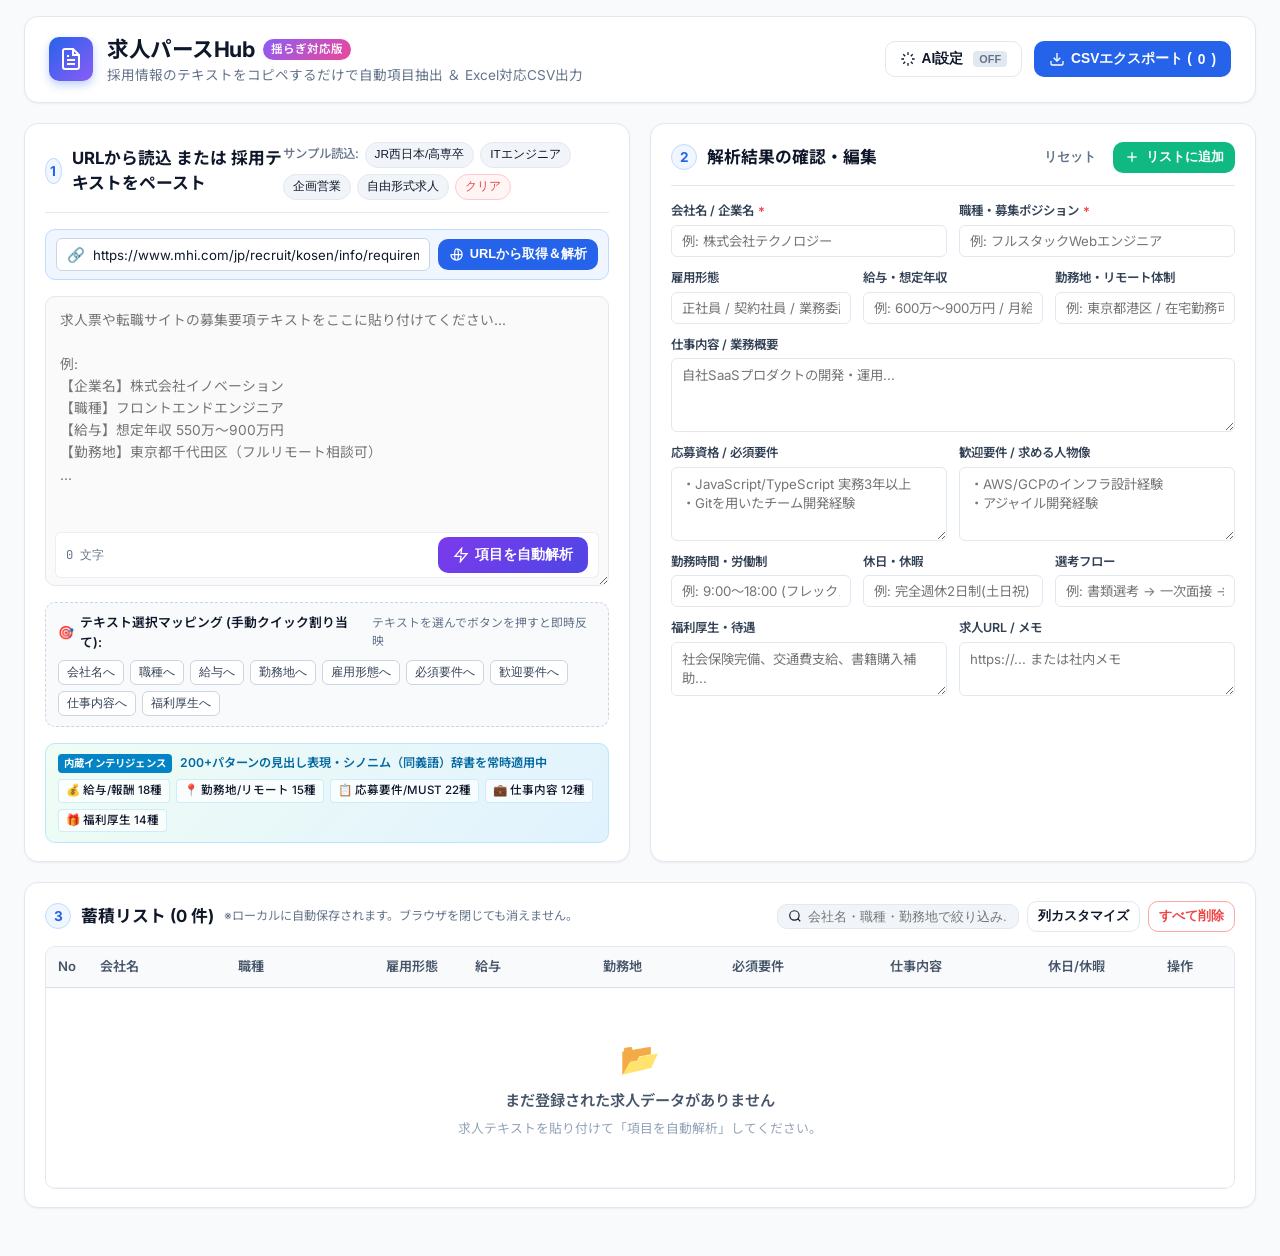
==== commit 527b8119: "Add files via upload" ====
--- a/index.html
+++ b/index.html
@@ -1,1089 +1,359 @@
-<!doctype html>
+<!DOCTYPE html>
 <html lang="ja">
 <head>
-<meta charset="utf-8">
-<meta name="viewport" content="width=device-width, initial-scale=1, viewport-fit=cover">
-<title>記憶媒体を運ぶロボット</title>
-<meta name="claude:viewport-fit-sides" content="cover">
-<meta name="description" content="梅谷・前・井上・新井（日本ロボット学会誌 2002）の環境添付型記憶媒体の動的配置を、オフィスでの繰り返し搬送として動かして観察するシミュレータ">
-<link rel="preconnect" href="https://fonts.googleapis.com">
-<link rel="preconnect" href="https://fonts.gstatic.com" crossorigin>
-<link rel="stylesheet" href="https://fonts.googleapis.com/css2?family=BIZ+UDPGothic:wght@400;700&family=IBM+Plex+Mono:wght@400;500&family=Zen+Old+Mincho:wght@700&display=swap">
-<style>
-/* Layout: 設計図のようなフロア図を主役に、右に「選んだ記憶装置の中身」、下に推移と再現実験。スマホでは 1 列に積む。 */
-:root {
-  --bg: #eef1f4;
-  --surface: #fbfcfd;
-  --sunken: #e4e8ed;
-  --ink: #16202a;
-  --muted: #56616d;
-  --line: #ccd3db;
-  --wall: #2b3540;
-  --accent: #1f5fae;          /* 知識（移動方向）の矢印・操作 */
-  --accent-ink: #ffffff;
-  --mem: #a8650f;             /* 記憶媒体 */
-  --mem-soft: #f1dfc2;
-  --take: #c2372b;
-  --robot: #16202a;
-  --s1: #2a78d6; --s2: #eb6834; --s3: #1baf7a;   /* 比較グラフの系列 */
-  --ref: #8a939c;
-  --font-display: "Zen Old Mincho", "Hiragino Mincho ProN", "Yu Mincho", serif;
-  --font-body: "BIZ UDPGothic", "Hiragino Sans", "Yu Gothic", "Noto Sans JP", system-ui, sans-serif;
-  --font-mono: "IBM Plex Mono", ui-monospace, "SFMono-Regular", Menlo, monospace;
-  --radius: 8px;
-}
-@media (prefers-color-scheme: dark) {
-  :root:not([data-theme="light"]) {
-    --bg: #10161c; --surface: #171f27; --sunken: #0c1116; --ink: #e5ebf1; --muted: #9aa6b2; --line: #2b3641; --wall: #c9d3dd;
-    --accent: #6aa8f2; --accent-ink: #0b1118; --mem: #e3a24b; --mem-soft: #3a2a14; --take: #f07466; --robot: #e5ebf1;
-    --s1: #3987e5; --s2: #d95926; --s3: #199e70; --ref: #7b8794;
-    color-scheme: dark;
-  }
-}
-:root[data-theme="dark"] {
-  --bg: #10161c; --surface: #171f27; --sunken: #0c1116; --ink: #e5ebf1; --muted: #9aa6b2; --line: #2b3641; --wall: #c9d3dd;
-  --accent: #6aa8f2; --accent-ink: #0b1118; --mem: #e3a24b; --mem-soft: #3a2a14; --take: #f07466; --robot: #e5ebf1;
-  --s1: #3987e5; --s2: #d95926; --s3: #199e70; --ref: #7b8794;
-  color-scheme: dark;
-}
-* { box-sizing: border-box; }
-[hidden] { display: none !important; }
-html, body { background: var(--bg); color: var(--ink); }
-body { margin: 0; font-family: var(--font-body); font-size: 15px; line-height: 1.65; -webkit-text-size-adjust: 100%; }
-.wrap { max-width: 1280px; margin: 0 auto; padding-left: max(16px, env(safe-area-inset-left, 0px)); padding-right: max(16px, env(safe-area-inset-right, 0px)); padding-block: 22px 56px; display: flex; flex-direction: column; gap: 18px; }
-
-/* ---------- ヘッダー ---------- */
-.top { display: grid; grid-template-columns: minmax(0, 1fr) minmax(0, 420px); gap: 10px 32px; align-items: end; }
-.eyebrow { font-family: var(--font-mono); font-size: 11px; letter-spacing: 0.1em; text-transform: uppercase; color: var(--muted); }
-h1 { font-family: var(--font-display); font-weight: 700; font-size: clamp(26px, 4.2vw, 40px); line-height: 1.2; margin: 4px 0 0; letter-spacing: 0.02em; text-wrap: balance; }
-.lede { margin: 6px 0 0; color: var(--muted); max-width: 60ch; }
-.cite { font-size: 12.5px; color: var(--muted); margin: 0; }
-.cite a { color: var(--accent); }
-@media (max-width: 760px) { .top { grid-template-columns: minmax(0, 1fr); } }
-
-/* ---------- 操作 ---------- */
-.controls { display: grid; grid-template-columns: repeat(12, minmax(0, 1fr)); gap: 10px 14px; background: var(--surface); border: 1px solid var(--line); border-radius: var(--radius); padding: 12px 14px; }
-.ctl { display: flex; flex-direction: column; gap: 5px; min-width: 0; }
-.ctl > .lab { font-size: 12px; color: var(--muted); display: flex; justify-content: space-between; gap: 8px; }
-.ctl > .lab output { font-family: var(--font-mono); color: var(--ink); font-variant-numeric: tabular-nums; }
-.c-play { grid-column: span 3; } .c-mode { grid-column: span 5; } .c-ratio { grid-column: span 4; }
-.c-speed { grid-column: span 4; } .c-robots { grid-column: span 4; } .c-mem { grid-column: span 4; }
-@media (max-width: 1000px) {
-  .c-play { grid-column: span 12; } .c-mode { grid-column: span 12; } .c-ratio { grid-column: span 12; }
-  .c-speed, .c-robots, .c-mem { grid-column: span 4; }
-}
-@media (max-width: 620px) { .c-speed, .c-robots, .c-mem { grid-column: span 12; } }
-.row { display: flex; gap: 6px; flex-wrap: wrap; }
-button, select { font: inherit; font-size: 14px; color: var(--ink); background: var(--surface); border: 1px solid var(--line); border-radius: 6px; padding: 8px 12px; min-height: 40px; cursor: pointer; touch-action: manipulation; }
-button:hover, select:hover { border-color: var(--muted); }
-button:focus-visible, select:focus-visible, input:focus-visible, summary:focus-visible, .seg button:focus-visible { outline: 2px solid var(--accent); outline-offset: 2px; }
-button.primary { background: var(--accent); border-color: var(--accent); color: var(--accent-ink); font-weight: 700; min-width: 96px; }
-.c-play .row button { flex: 1 1 auto; }
-.seg { display: flex; border: 1px solid var(--line); border-radius: 6px; overflow: hidden; background: var(--sunken); }
-.seg button { flex: 1 1 0; min-width: 0; border: 0; border-radius: 0; background: transparent; padding: 8px 6px; font-size: 13px; white-space: nowrap; }
-.seg button + button { border-left: 1px solid var(--line); }
-.seg button[aria-pressed="true"] { background: var(--surface); color: var(--accent); font-weight: 700; box-shadow: inset 0 -2px 0 var(--accent); }
-.ratio-row { display: flex; gap: 6px; }
-.ratio-row .seg { flex: 1 1 auto; }
-input[type="range"] { width: 100%; accent-color: var(--accent); min-height: 28px; }
-
-/* ---------- 主部 ---------- */
-.main { display: grid; grid-template-columns: minmax(0, 1.55fr) minmax(0, 1fr); gap: 16px; align-items: start; }
-@media (max-width: 1080px) { .main { grid-template-columns: minmax(0, 1fr); } }
-.card { background: var(--surface); border: 1px solid var(--line); border-radius: var(--radius); padding: 14px 16px; display: flex; flex-direction: column; gap: 10px; min-width: 0; }
-.card h2 { font-family: var(--font-display); font-size: 18px; margin: 0; letter-spacing: 0.02em; line-height: 1.35; text-wrap: balance; }
-.card .sub { font-size: 12.5px; color: var(--muted); margin: 0; }
-.head { display: flex; flex-wrap: wrap; align-items: baseline; justify-content: space-between; gap: 6px 12px; }
-
-.mapbox { position: relative; border-radius: 6px; background: var(--sunken); overflow: hidden; }
-.mapbox svg { display: block; width: 100%; height: auto; touch-action: manipulation; }
-.maptools { display: flex; flex-wrap: wrap; gap: 8px 14px; align-items: center; font-size: 13px; color: var(--muted); }
-.maptools label { display: inline-flex; gap: 6px; align-items: center; }
-.maptools select { min-height: 36px; padding: 4px 8px; }
-.legend { display: flex; flex-wrap: wrap; gap: 4px 14px; font-size: 12px; color: var(--muted); }
-.legend span { display: inline-flex; align-items: center; gap: 6px; }
-.sw { width: 12px; height: 12px; display: inline-block; flex: none; border-radius: 50%; }
-
-aside { display: flex; flex-direction: column; gap: 16px; min-width: 0; }
-.kpis { display: grid; grid-template-columns: repeat(2, minmax(0, 1fr)); gap: 8px; }
-@media (min-width: 621px) and (max-width: 1080px) { .kpis { grid-template-columns: repeat(4, minmax(0, 1fr)); } }
-.kpi { border: 1px solid var(--line); border-radius: 6px; padding: 8px 10px; background: var(--bg); display: flex; flex-direction: column; gap: 2px; min-width: 0; }
-.kpi .v { font-family: var(--font-mono); font-size: 22px; font-weight: 500; line-height: 1.15; font-variant-numeric: tabular-nums; }
-.kpi .v small { font-size: 12px; color: var(--muted); font-weight: 400; }
-.kpi .l { font-size: 11.5px; color: var(--muted); }
-.dev-head { display: flex; flex-wrap: wrap; gap: 8px 14px; align-items: center; }
-.dev-head select { min-height: 36px; padding: 4px 8px; }
-.unitbar { display: flex; gap: 2px; flex-wrap: wrap; }
-.unitbar i { width: 11px; height: 14px; border-radius: 2px; background: var(--sunken); border: 1px solid var(--line); }
-.unitbar i.full { background: var(--mem); border-color: var(--mem); }
-.unitbar i.empty { background: var(--mem-soft); border-color: var(--mem); }
-.stats { display: grid; grid-template-columns: repeat(3, minmax(0, 1fr)); gap: 6px; font-size: 12px; color: var(--muted); }
-.stats b { display: block; font-family: var(--font-mono); font-size: 15px; color: var(--ink); font-weight: 500; font-variant-numeric: tabular-nums; }
-.tablebox { max-height: 360px; overflow: auto; border: 1px solid var(--line); border-radius: 6px; -webkit-overflow-scrolling: touch; }
-table { border-collapse: collapse; width: 100%; font-size: 12.5px; font-variant-numeric: tabular-nums; }
-th, td { padding: 4px 8px; border-bottom: 1px solid var(--line); text-align: right; white-space: nowrap; }
-th { position: sticky; top: 0; background: var(--surface); color: var(--muted); font-weight: 400; z-index: 1; }
-th:first-child, td:first-child { text-align: left; }
-td.mono, .mono { font-family: var(--font-mono); }
-tbody tr { cursor: pointer; }
-tbody tr:hover td { background: var(--bg); }
-tr.st td { color: var(--ink); }
-tr.nst td { color: var(--muted); }
-tr.sel td { background: color-mix(in srgb, var(--accent) 14%, transparent) !important; }
-.tag { display: inline-block; font-size: 11px; padding: 0 6px; border-radius: 10px; border: 1px solid currentColor; line-height: 1.6; }
-.tag.mem { color: var(--mem); }
-.tag.min { color: var(--take); }
-@media (max-width: 480px) { .c-cbar { display: none; } th, td { padding: 4px 6px; } }
-
-.charts { display: grid; grid-template-columns: minmax(0, 1fr) minmax(0, 1fr); gap: 16px; }
-@media (max-width: 900px) { .charts { grid-template-columns: minmax(0, 1fr); } }
-.chart { position: relative; min-width: 0; }
-.chart svg { display: block; width: 100%; overflow: visible; }
-.tip { position: absolute; pointer-events: none; background: var(--ink); color: var(--surface); font-size: 12px; line-height: 1.45; padding: 6px 8px; border-radius: 5px; white-space: nowrap; transform: translate(-50%, calc(-100% - 10px)); z-index: 5; font-variant-numeric: tabular-nums; }
-.clegend { display: flex; flex-wrap: wrap; gap: 4px 14px; font-size: 12px; color: var(--muted); }
-.clegend span { display: inline-flex; align-items: center; gap: 6px; }
-.clegend i { width: 16px; height: 3px; border-radius: 2px; display: inline-block; }
-.clegend i.dash { background: repeating-linear-gradient(90deg, var(--ref) 0 4px, transparent 4px 7px) !important; }
-
-.exp { display: grid; grid-template-columns: repeat(3, minmax(0, 1fr)); gap: 16px; }
-@media (max-width: 1080px) { .exp { grid-template-columns: minmax(0, 1fr) minmax(0, 1fr); } .exp .wide { grid-column: 1 / -1; } }
-@media (max-width: 700px) { .exp { grid-template-columns: minmax(0, 1fr); } }
-.progress { height: 6px; background: var(--sunken); border-radius: 3px; overflow: hidden; }
-.progress i { display: block; height: 100%; width: 0; background: var(--accent); transition: width 0.2s; }
-.empty { color: var(--muted); font-size: 13px; padding: 18px 4px; text-align: center; border: 1px dashed var(--line); border-radius: 6px; }
-details.table-view summary { font-size: 12.5px; color: var(--muted); cursor: pointer; }
-
-/* ---------- 解説 ---------- */
-.explain { display: grid; grid-template-columns: minmax(0, 1fr) minmax(0, 1fr); gap: 8px 36px; border-top: 1px solid var(--line); padding-top: 22px; }
-@media (max-width: 860px) { .explain { grid-template-columns: minmax(0, 1fr); } }
-.explain h2 { font-family: var(--font-display); font-size: 23px; margin: 0 0 6px; letter-spacing: 0.02em; text-wrap: balance; }
-.explain h3 { font-family: var(--font-display); font-size: 17px; margin: 16px 0 4px; }
-.explain p, .explain li { max-width: 64ch; }
-.explain ol, .explain ul { padding-left: 1.3em; margin: 4px 0; display: flex; flex-direction: column; gap: 4px; }
-.formula { font-family: var(--font-mono); font-size: 13.5px; background: var(--surface); border: 1px solid var(--line); border-radius: 6px; padding: 8px 12px; overflow-x: auto; white-space: nowrap; }
-.note { font-size: 12.5px; color: var(--muted); }
-details.more { border: 1px solid var(--line); border-radius: var(--radius); background: var(--surface); padding: 8px 12px; margin-top: 10px; }
-details.more summary { font-weight: 700; cursor: pointer; }
-.ptable td:first-child { color: var(--muted); }
-.ptable td { text-align: left; white-space: normal; }
-@media (prefers-reduced-motion: reduce) { * { transition: none !important; animation: none !important; } }
-</style>
+  <meta charset="UTF-8">
+  <meta name="viewport" content="width=device-width, initial-scale=1.0">
+  <title>求人パースHub - 採用情報コピペ＆CSV変換ツール</title>
+  <link rel="icon" href="data:image/svg+xml,<svg xmlns=%22http://www.w3.org/2000/svg%22 viewBox=%220 0 100 100%22><text y=%22.9em%22 font-size=%2290%22>📄</text></svg>">
+  <link rel="preconnect" href="https://fonts.googleapis.com">
+  <link rel="preconnect" href="https://fonts.gstatic.com" crossorigin>
+  <link href="https://fonts.googleapis.com/css2?family=Inter:wght@400;500;600;700&family=Noto+Sans+JP:wght@400;500;700&family=JetBrains+Mono:wght@400;500&display=swap" rel="stylesheet">
+  <link rel="stylesheet" href="css/style.css?v=4">
 </head>
 <body>
-<div class="wrap">
-  <header class="top">
-    <div>
-      <div class="eyebrow">Environment-attached storage · knowledge sharing</div>
-      <h1>記憶媒体を運ぶロボット</h1>
-      <p class="lede">ロボットは地図を持たず、通路の要所に貼られた記憶装置から「目的地へはどちらへ進むか」を読み書きします。よく使われる知識を残すために、ロボット自身が記憶媒体を取り外し、必要とされる場所へ運び直します。</p>
+  <div class="app-layout">
+    <!-- ヘッダー -->
+    <header class="app-header">
+      <div class="header-brand">
+        <div class="brand-icon">
+          <svg width="24" height="24" viewBox="0 0 24 24" fill="none" stroke="currentColor" stroke-width="2">
+            <path d="M14 2H6a2 2 0 0 0-2 2v16a2 2 0 0 0 2 2h12a2 2 0 0 0 2-2V8z"></path>
+            <polyline points="14 2 14 8 20 8"></polyline>
+            <line x1="16" y1="13" x2="8" y2="13"></line>
+            <line x1="16" y1="17" x2="8" y2="17"></line>
+            <polyline points="10 9 9 9 8 9"></polyline>
+          </svg>
+        </div>
+        <div>
+          <h1 class="brand-title">求人パースHub <span class="badge">揺らぎ対応版</span></h1>
+          <p class="brand-subtitle">採用情報のテキストをコピペするだけで自動項目抽出 ＆ Excel対応CSV出力</p>
+        </div>
+      </div>
+      <div class="header-actions">
+        <button id="btnAiSettings" class="btn btn-outline" title="Gemini AI連携設定">
+          <svg width="16" height="16" viewBox="0 0 24 24" fill="none" stroke="currentColor" stroke-width="2">
+            <path d="M12 2v4M12 18v4M4.93 4.93l2.83 2.83M16.24 16.24l2.83 2.83M2 12h4M18 12h4M4.93 19.07l2.83-2.83M16.24 7.76l2.83-2.83"></path>
+          </svg>
+          AI設定 <span id="aiStatusBadge" class="ai-status-off">OFF</span>
+        </button>
+        <button id="btnExportCsv" class="btn btn-primary" title="蓄積したデータをCSVでダウンロード">
+          <svg width="16" height="16" viewBox="0 0 24 24" fill="none" stroke="currentColor" stroke-width="2">
+            <path d="M21 15v4a2 2 0 0 1-2 2H5a2 2 0 0 1-2-2v-4"></path>
+            <polyline points="7 10 12 15 17 10"></polyline>
+            <line x1="12" y1="15" x2="12" y2="3"></line>
+          </svg>
+          CSVエクスポート (<span id="exportCountBadge">0</span>)
+        </button>
+      </div>
+    </header>
+
+    <!-- メインコンテンツ (左右2カラム) -->
+    <main class="main-container">
+      <!-- 左ペイン: テキスト入力 & パース作業エリア -->
+      <section class="panel panel-input">
+        <div class="panel-header">
+          <div class="panel-title-group">
+            <span class="step-num">1</span>
+            <h2>URLから読込 または 採用テキストをペースト</h2>
+          </div>
+          <div class="panel-tools">
+            <span class="sample-label">サンプル読込:</span>
+            <button class="btn-chip" data-sample="kosen">JR西日本/高専卒</button>
+            <button class="btn-chip" data-sample="tech">ITエンジニア</button>
+            <button class="btn-chip" data-sample="sales">企画営業</button>
+            <button class="btn-chip" data-sample="flexible">自由形式求人</button>
+            <button id="btnClearRaw" class="btn-chip btn-chip-danger" title="クリア">クリア</button>
+          </div>
+        </div>
+
+        <!-- URL直接読み込みバー -->
+        <div class="url-fetch-bar">
+          <div class="url-input-group">
+            <span class="url-icon">🔗</span>
+            <input type="url" id="jobUrlInput" value="https://www.mhi.com/jp/recruit/kosen/info/requirement" placeholder="https://... 募集要項ページのURLを入力して直接読み込み">
+          </div>
+          <button id="btnFetchUrl" class="btn btn-primary btn-sm">
+            <svg width="15" height="15" viewBox="0 0 24 24" fill="none" stroke="currentColor" stroke-width="2">
+              <path d="M21 12a9 9 0 0 1-9 9m9-9a9 9 0 0 0-9-9m9 9H3m9 9a9 9 0 0 1-9-9m9 9c1.66 0 3-4.03 3-9s-1.34-9-3-9m0 18c-1.66 0-3-4.03-3-9s1.34-9 3-9"></path>
+            </svg>
+            URLから取得＆解析
+          </button>
+        </div>
+
+        <div class="input-area-wrapper">
+          <textarea id="rawJobText" placeholder="求人票や転職サイトの募集要項テキストをここに貼り付けてください...&#10;&#10;例:&#10;【企業名】株式会社イノベーション&#10;【職種】フロントエンドエンジニア&#10;【給与】想定年収 550万〜900万円&#10;【勤務地】東京都千代田区（フルリモート相談可）&#10;..."></textarea>
+          
+          <div class="input-floating-bar">
+            <div class="input-stats">
+              <span id="charCount">0</span> 文字
+            </div>
+            <div class="action-buttons">
+              <button id="btnParseText" class="btn btn-accent">
+                <svg width="16" height="16" viewBox="0 0 24 24" fill="none" stroke="currentColor" stroke-width="2">
+                  <polygon points="13 2 3 14 12 14 11 22 21 10 12 10 13 2"></polygon>
+                </svg>
+                項目を自動解析
+              </button>
+            </div>
+          </div>
+        </div>
+
+        <!-- テキスト選択補助ツール（スナイパーマッピング） -->
+        <div class="sniper-helper">
+          <div class="sniper-header">
+            <span class="sniper-icon">🎯</span>
+            <span class="sniper-title">テキスト選択マッピング (手動クイック割り当て):</span>
+            <span class="sniper-desc">テキストを選んでボタンを押すと即時反映</span>
+          </div>
+          <div class="sniper-chips" id="sniperChips">
+            <button class="chip-assign" data-target="companyName">会社名へ</button>
+            <button class="chip-assign" data-target="jobTitle">職種へ</button>
+            <button class="chip-assign" data-target="salary">給与へ</button>
+            <button class="chip-assign" data-target="location">勤務地へ</button>
+            <button class="chip-assign" data-target="employmentType">雇用形態へ</button>
+            <button class="chip-assign" data-target="requirements">必須要件へ</button>
+            <button class="chip-assign" data-target="preferred">歓迎要件へ</button>
+            <button class="chip-assign" data-target="jobDescription">仕事内容へ</button>
+            <button class="chip-assign" data-target="benefits">福利厚生へ</button>
+          </div>
+        </div>
+
+        <!-- 揺らぎ吸収ルール状況 -->
+        <div class="parser-intel-card">
+          <div class="intel-header">
+            <span class="intel-badge">内蔵インテリジェンス</span>
+            <span>200+パターンの見出し表現・シノニム（同義語）辞書を常時適用中</span>
+          </div>
+          <div class="intel-tags">
+            <span title="給与・想定年収・月額・賞与・賃金・報酬など">💰 給与/報酬 18種</span>
+            <span title="勤務地・就業場所・所在地・アクセス・拠点など">📍 勤務地/リモート 15種</span>
+            <span title="応募資格・必須要件・対象となる方・スキルなど">📋 応募要件/MUST 22種</span>
+            <span title="仕事内容・職務内容・業務内容・担当など">💼 仕事内容 12種</span>
+            <span title="福利厚生・諸手当・待遇・社内制度など">🎁 福利厚生 14種</span>
+          </div>
+        </div>
+      </section>
+
+      <!-- 右ペイン: 抽出結果のプレビュー＆修正フォーム -->
+      <section class="panel panel-preview">
+        <div class="panel-header">
+          <div class="panel-title-group">
+            <span class="step-num">2</span>
+            <h2>解析結果の確認・編集</h2>
+          </div>
+          <div class="panel-tools">
+            <button id="btnResetForm" class="btn btn-sm btn-ghost">リセット</button>
+            <button id="btnAddToList" class="btn btn-sm btn-success">
+              <svg width="16" height="16" viewBox="0 0 24 24" fill="none" stroke="currentColor" stroke-width="2">
+                <line x1="12" y1="5" x2="12" y2="19"></line>
+                <line x1="5" y1="12" x2="19" y2="12"></line>
+              </svg>
+              リストに追加
+            </button>
+          </div>
+        </div>
+
+        <form id="parsedDataForm" class="parsed-form">
+          <div class="form-row-2">
+            <div class="form-group">
+              <label for="f_companyName">会社名 / 企業名 <span class="req">*</span></label>
+              <input type="text" id="f_companyName" placeholder="例: 株式会社テクノロジー" required>
+            </div>
+            <div class="form-group">
+              <label for="f_jobTitle">職種・募集ポジション <span class="req">*</span></label>
+              <input type="text" id="f_jobTitle" placeholder="例: フルスタックWebエンジニア" required>
+            </div>
+          </div>
+
+          <div class="form-row-3">
+            <div class="form-group">
+              <label for="f_employmentType">雇用形態</label>
+              <input type="text" id="f_employmentType" placeholder="正社員 / 契約社員 / 業務委託...">
+            </div>
+            <div class="form-group">
+              <label for="f_salary">給与・想定年収</label>
+              <input type="text" id="f_salary" placeholder="例: 600万〜900万円 / 月給35万〜">
+            </div>
+            <div class="form-group">
+              <label for="f_location">勤務地・リモート体制</label>
+              <input type="text" id="f_location" placeholder="例: 東京都港区 / 在宅勤務可">
+            </div>
+          </div>
+
+          <div class="form-group">
+            <label for="f_jobDescription">仕事内容 / 業務概要</label>
+            <textarea id="f_jobDescription" rows="3" placeholder="自社SaaSプロダクトの開発・運用..."></textarea>
+          </div>
+
+          <div class="form-row-2">
+            <div class="form-group">
+              <label for="f_requirements">応募資格 / 必須要件</label>
+              <textarea id="f_requirements" rows="3" placeholder="・JavaScript/TypeScript 実務3年以上&#10;・Gitを用いたチーム開発経験"></textarea>
+            </div>
+            <div class="form-group">
+              <label for="f_preferred">歓迎要件 / 求める人物像</label>
+              <textarea id="f_preferred" rows="3" placeholder="・AWS/GCPのインフラ設計経験&#10;・アジャイル開発経験"></textarea>
+            </div>
+          </div>
+
+          <div class="form-row-3">
+            <div class="form-group">
+              <label for="f_workHours">勤務時間・労働制</label>
+              <input type="text" id="f_workHours" placeholder="例: 9:00〜18:00 (フレックス制)">
+            </div>
+            <div class="form-group">
+              <label for="f_holidays">休日・休暇</label>
+              <input type="text" id="f_holidays" placeholder="例: 完全週休2日制(土日祝) 年休125日">
+            </div>
+            <div class="form-group">
+              <label for="f_selectionProcess">選考フロー</label>
+              <input type="text" id="f_selectionProcess" placeholder="例: 書類選考 → 一次面接 → 最終面接">
+            </div>
+          </div>
+
+          <div class="form-row-2">
+            <div class="form-group">
+              <label for="f_benefits">福利厚生・待遇</label>
+              <textarea id="f_benefits" rows="2" placeholder="社会保険完備、交通費支給、書籍購入補助..."></textarea>
+            </div>
+            <div class="form-group">
+              <label for="f_sourceUrl">求人URL / メモ</label>
+              <textarea id="f_sourceUrl" rows="2" placeholder="https://... または社内メモ"></textarea>
+            </div>
+          </div>
+        </form>
+      </section>
+    </main>
+
+    <!-- 下部ペイン: 蓄積テーブル ＆ CSV操作エリア -->
+    <section class="table-section">
+      <div class="table-header">
+        <div class="table-title-group">
+          <span class="step-num">3</span>
+          <h2>蓄積リスト (<span id="recordsCount">0</span> 件)</h2>
+          <span class="table-hint">※ローカルに自動保存されます。ブラウザを閉じても消えません。</span>
+        </div>
+        <div class="table-actions">
+          <div class="search-box">
+            <svg width="14" height="14" viewBox="0 0 24 24" fill="none" stroke="currentColor" stroke-width="2">
+              <circle cx="11" cy="11" r="8"></circle>
+              <line x1="21" y1="21" x2="16.65" y2="16.65"></line>
+            </svg>
+            <input type="text" id="tableFilterInput" placeholder="会社名・職種・勤務地で絞り込み...">
+          </div>
+          <button id="btnColumnSettings" class="btn btn-sm btn-outline">列カスタマイズ</button>
+          <button id="btnClearAllRecords" class="btn btn-sm btn-outline-danger">すべて削除</button>
+        </div>
+      </div>
+
+      <div class="table-scroll-container">
+        <table class="data-table" id="jobsTable">
+          <thead>
+            <tr>
+              <th width="40">No</th>
+              <th width="140">会社名</th>
+              <th width="150">職種</th>
+              <th width="90">雇用形態</th>
+              <th width="130">給与</th>
+              <th width="130">勤務地</th>
+              <th width="160">必須要件</th>
+              <th width="160">仕事内容</th>
+              <th width="120">休日/休暇</th>
+              <th width="80">操作</th>
+            </tr>
+          </thead>
+          <tbody id="jobsTableBody">
+            <tr class="empty-row">
+              <td colspan="10">
+                <div class="empty-state">
+                  <div class="empty-icon">📂</div>
+                  <div class="empty-text">まだ登録された求人データがありません</div>
+                  <div class="empty-subtext">左上のサンプルボタンをクリックするか、求人テキストを貼り付けて「項目を自動解析」してください。</div>
+                </div>
+              </td>
+            </tr>
+          </tbody>
+        </table>
+      </div>
+    </section>
+
+    <!-- AI設定モーダル -->
+    <div id="aiModal" class="modal-overlay hidden">
+      <div class="modal-card">
+        <div class="modal-header">
+          <h3>🤖 無料で使えるAI（Gemini）抽出設定</h3>
+          <button class="modal-close" id="btnCloseAiModal">&times;</button>
+        </div>
+        <div class="modal-body">
+          <div class="free-badge-banner">
+            <div class="banner-title">✨ Googleアカウントがあれば誰でも完全無料！</div>
+            <div class="banner-text">
+              Google AI Studioから<strong>クレジットカード登録なし</strong>でAPIキーを即時発行できます。<br>
+              <strong>1日1,500回まで完全無料</strong>で使えるため、求人票の整理なら完全無料でずっと使い続けられます。
+            </div>
+            <a href="https://aistudio.google.com/app/apikey" target="_blank" rel="noopener" class="btn btn-sm btn-accent" style="margin-top: 8px; display: inline-flex; text-decoration: none;">
+              🔑 Google AI Studioで無料APIキーを取得する (別タブで開く)
+            </a>
+          </div>
+
+          <div class="form-group" style="margin-top: 10px;">
+            <label for="geminiApiKey">Gemini API Key <span class="req">*</span></label>
+            <input type="password" id="geminiApiKey" placeholder="AIzaSy... （取得したキーを貼り付け）">
+            <span class="field-help">※キーはお使いのブラウザ（LocalStorage）にのみ安全に保存され、第三者のサーバーには送信されません。</span>
+          </div>
+
+          <div class="form-row-2">
+            <div class="form-group">
+              <label for="geminiModel">モデル</label>
+              <select id="geminiModel">
+                <option value="gemini-3.5-flash-lite" selected>Gemini 3.5 Flash-Lite (最新・最速・高負荷に強い推奨モデル)</option>
+                <option value="gemini-3.8-flash">Gemini 3.8 Flash (高精度・混雑時は自動切替)</option>
+                <option value="gemini-3.1-flash-lite">Gemini 3.1 Flash-Lite (軽量バックアップ)</option>
+              </select>
+            </div>
+            <div class="form-group" style="justify-content: flex-end;">
+              <label class="checkbox-label" style="padding-bottom: 8px;">
+                <input type="checkbox" id="aiAutoParseCheck" checked>
+                <span><strong>常にAI優先で解析する</strong></span>
+              </label>
+            </div>
+          </div>
+        </div>
+        <div class="modal-footer">
+          <button id="btnTestAi" class="btn btn-outline">接続テスト</button>
+          <button id="btnSaveAiSettings" class="btn btn-primary">保存してAI解析を有効化</button>
+        </div>
+      </div>
     </div>
-    <p class="cite">梅谷智弘・前泰志・井上健司・新井健生「自律作業ロボット間における知識共有を目指した環境添付型記憶媒体の動的配置」日本ロボット学会誌 20(6), 631–639 (2002).
-      <a href="paper/Umetani2002_EnvironmentAttachedStorage_JRSJ20-6.pdf">論文 PDF</a> ·
-      <a href="https://www.jstage.jst.go.jp/article/jrsj1983/20/6/20_6_631/_article/-char/ja" target="_blank" rel="noopener">J-STAGE</a></p>
-  </header>
-
-  <section class="controls" aria-label="シミュレーションの操作">
-    <div class="ctl c-play">
-      <div class="lab">再生</div>
-      <div class="row">
-        <button id="btnPlay" class="primary" type="button">一時停止</button>
-        <button id="btnStep" type="button">T 進める</button>
-        <button id="btnReset" type="button">最初から</button>
+
+    <!-- カラム設定モーダル -->
+    <div id="colModal" class="modal-overlay hidden">
+      <div class="modal-card">
+        <div class="modal-header">
+          <h3>📊 CSV出力列・表示項目の選択</h3>
+          <button class="modal-close" id="btnCloseColModal">&times;</button>
+        </div>
+        <div class="modal-body">
+          <p class="modal-desc">CSVファイルに出力する項目を選択してください。</p>
+          <div class="column-checkboxes" id="columnCheckboxes">
+            <!-- 動的生成 -->
+          </div>
+        </div>
+        <div class="modal-footer">
+          <button id="btnSelectAllCols" class="btn btn-ghost btn-sm">全選択</button>
+          <button id="btnSaveCols" class="btn btn-primary">適用</button>
+        </div>
       </div>
     </div>
-    <div class="ctl c-mode">
-      <div class="lab">記憶媒体の扱い</div>
-      <div class="seg" id="segMode" role="group" aria-label="記憶媒体の扱い">
-        <button type="button" data-v="proposed" aria-pressed="true">提案手法</button>
-        <button type="button" data-v="uniform" aria-pressed="false">一様に固定</button>
-        <button type="button" data-v="none" aria-pressed="false">知識なし</button>
-        <button type="button" data-v="all" aria-pressed="false">全知識</button>
-      </div>
-    </div>
-    <div class="ctl c-ratio">
-      <div class="lab">作業割合（目的地の出やすさ 5:1）</div>
-      <div class="ratio-row">
-        <div class="seg" id="segRatio" role="group" aria-label="作業割合">
-          <button type="button" data-v="A" aria-pressed="true">(A) A–H</button>
-          <button type="button" data-v="B" aria-pressed="false">(B) Q–Y</button>
-          <button type="button" data-v="U" aria-pressed="false">一様</button>
-        </div>
-      </div>
-    </div>
-    <div class="ctl c-speed">
-      <div class="lab"><label for="rngSpeed">速度</label><output id="outSpeed"></output></div>
-      <input id="rngSpeed" type="range" min="0" max="10" step="1" value="5">
-    </div>
-    <div class="ctl c-robots">
-      <div class="lab"><label for="rngRobots">ロボットの台数</label><output id="outRobots">4 台</output></div>
-      <input id="rngRobots" type="range" min="1" max="12" step="1" value="4">
-    </div>
-    <div class="ctl c-mem">
-      <div class="lab"><label for="rngMem">記憶媒体の総量（全知識に対する割合）</label><output id="outMem">1/2</output></div>
-      <input id="rngMem" type="range" min="1" max="6" step="1" value="3">
-    </div>
-  </section>
-
-  <div class="main">
-    <section class="card">
-      <div class="head">
-        <h2>オフィスのフロア（論文 図5）</h2>
-        <p class="sub" id="mapSub"></p>
-      </div>
-      <div class="maptools">
-        <label for="selDest">矢印で見る知識: 目的地 <select id="selDest"></select> への進行方向</label>
-      </div>
-      <div class="mapbox"><svg id="map" viewBox="30 92 1030 676" role="img" aria-label="25 か所の場所と通路。各場所の記憶装置にある記憶媒体の数と、選んだ目的地への進行方向を表示"></svg></div>
-      <div class="legend">
-        <span><i class="sw" style="background:var(--mem)"></i>記憶媒体（弧の長さ = 枚数 / 24）</span>
-        <span><i class="sw" style="background:var(--accent)"></i>保存された知識（目的地への進行方向）</span>
-        <span><i class="sw" style="background:var(--robot)"></i>ロボット（中の文字 = 目的地）</span>
-        <span><i class="sw" style="background:var(--mem);border-radius:2px"></i>運搬中の記憶媒体</span>
-      </div>
-    </section>
-
-    <aside>
-      <section class="card">
-        <h2>いまの成績</h2>
-        <div class="kpis" id="kpis"></div>
-      </section>
-      <section class="card">
-        <div class="dev-head">
-          <h2 id="devTitle">記憶装置</h2>
-          <label class="sub" for="selPlace">場所 <select id="selPlace"></select></label>
-        </div>
-        <div class="unitbar" id="unitbar" aria-label="この記憶装置の記憶媒体"></div>
-        <div class="stats" id="devStats"></div>
-        <p class="sub">各行は 1 つの目的地。知識（進行方向）が入っているのは<span class="tag mem">保存</span>の行だけで、評価値（C, c̄, γ）はすべての目的地について記録されます。行を選ぶと地図の矢印がその目的地に切り替わります。</p>
-        <div class="tablebox"><table id="devTable"><thead><tr><th>目的地</th><th>方向</th><th>C 最小</th><th class="c-cbar">c̄ 平均</th><th>γ /千step</th><th>有用さ U</th></tr></thead><tbody></tbody></table></div>
-      </section>
-    </aside>
+
+    <!-- トースト通知 -->
+    <div id="toastContainer" class="toast-container"></div>
   </div>
 
-  <section class="card">
-    <div class="head">
-      <h2>いまのシミュレーションの推移</h2>
-      <p class="sub">T = 20,000 step（論文の履歴長）。記憶媒体の移動は 1T 経ってから始まります。</p>
-    </div>
-    <div class="charts">
-      <div>
-        <div class="sub">直近 T あたりの作業達成数</div>
-        <div class="chart" id="chLive"></div>
-      </div>
-      <div>
-        <div class="sub">各場所の記憶媒体の枚数（点線 = 初期配置）</div>
-        <div class="chart" id="chUnits"></div>
-      </div>
-    </div>
-  </section>
-
-  <section class="card">
-    <div class="head">
-      <h2>論文の実験を再現する</h2>
-      <button id="btnExp" type="button" class="primary">計算する</button>
-    </div>
-    <p class="sub">ロボット 4 台、記憶媒体は全知識の 1/2。作業割合 (A) で始め、5T で (B) に切り替えて 10T まで走らせます。条件ごとに別々のシミュレーションを裏で計算します（数秒）。</p>
-    <div class="progress" aria-hidden="true"><i id="expBar"></i></div>
-    <div id="expEmpty" class="empty">「計算する」を押すと、論文の図7・図8・図11 に対応するグラフがここに出ます。</div>
-    <div class="exp" id="expCharts" hidden>
-      <div class="wide">
-        <div class="sub">図7 対応：直近 T あたりの作業達成数の推移</div>
-        <div class="chart" id="chExp1"></div>
-        <div class="clegend" id="lgExp1"></div>
-      </div>
-      <div>
-        <div class="sub">図8 対応：切り替え前（2–5T）と後（6–10T）の平均</div>
-        <div class="chart" id="chExp2"></div>
-        <div class="clegend" id="lgExp2"></div>
-      </div>
-      <div>
-        <div class="sub">図11 対応：記憶媒体の量と作業達成数（2–5T の平均）</div>
-        <div class="chart" id="chExp3"></div>
-        <div class="clegend" id="lgExp3"></div>
-      </div>
-    </div>
-    <details class="table-view" id="expTableWrap" hidden><summary>数値の表を見る</summary><div class="tablebox" style="max-height:none"><table id="expTable"></table></div></details>
-  </section>
-
-  <section class="explain">
-    <div>
-      <h2>論文の考え方</h2>
-      <p>人の生活環境にある物や場所に、非接触で読み書きできる小さな記憶装置（RF-ID タグや知的データキャリアなど）を貼っておきます。ロボットが作業で得た知識をそこへ書き込めば、別のロボットはその場で知識を使えます。ロボット同士が直接話す必要も、全体の地図を一か所で管理する必要もありません。</p>
-      <p>ただし記憶装置の容量には限りがあり、どこでどの知識が必要になるかは前もって分かりません。そこでこの論文は、<strong>知識の有用さ</strong>を「その知識を蓄えておくことで、単位時間あたりにどれだけコストが減るか」で測ります。有用な知識だけを残し、さらに<strong>記憶媒体そのものをロボットが運んで置き直す</strong>ことで、作業の割合が変わっても自律的に適応させます。</p>
-
-      <h3>知識の有用さ（式1）</h3>
-      <div class="formula">U<sub>px</sub> = γ<sub>px</sub> · ( c̄<sub>p</sub>[x] − C<sub>p</sub>[x] )</div>
-      <ul>
-        <li><b>γ</b>: 場所 p で目的地 x の知識が要求される頻度。直近 T ステップの要求回数 ÷ T（式5・6）</li>
-        <li><b>c̄</b>: その場所から x までにかかったコストの平均（知識がないときの期待値, 式4）</li>
-        <li><b>C</b>: これまでに見つかった最小コスト。知識を使えばこのコストで済む（式2・3）</li>
-      </ul>
-      <p>記憶装置は m 枚の記憶媒体からなり、1 枚に 1 つの知識が入ります。満杯のときに新しい知識を得たら、m+1 個のうち最も有用さの小さい知識を消します。評価値はすべての目的地について残すので、作業の頻度が変われば知識は入れ替わります。</p>
-
-      <h3>記憶媒体の動的配置（式7〜10）</h3>
-      <p>各記憶装置で「入っている知識のうち最小の有用さ」を求め、それが環境全体の平均 M より大きければ記憶媒体を 1 枚増やし、小さければ 1 枚減らします。ロボットは訪れた記憶装置の最小有用さを覚えておき、その平均 M′ を M の代わりに使います（式10）。</p>
-      <div class="formula">n<sub>p</sub> ← n<sub>p</sub>+1 （min U ≥ M′, n<sub>p</sub> &lt; n<sub>pmax</sub>, n<sub>r</sub> &gt; 0）<br>n<sub>p</sub> ← n<sub>p</sub>−1 （min U &lt; M′, n<sub>p</sub> &gt; 1, n<sub>r</sub> &lt; n<sub>rmax</sub>）</div>
-      <p>ロボットは記憶媒体を 1 枚まで持ち運べます。運んでいる間は誰もその媒体を使えないので、環境全体の容量は一時的に減ります。</p>
-    </div>
-
-    <div>
-      <h2>オフィスでの繰り返し搬送</h2>
-      <ol>
-        <li>25 か所の場所（A–Y）に記憶装置があり、通路の数字は隣の場所までの距離（コスト）。</li>
-        <li>知識 K<sub>p</sub>[x] は「場所 p から目的地 x へ向かうとき、隣のどこへ進むのが最適か」。</li>
-        <li>ロボットは目的地を与えられると、その場の記憶装置に知識があればそれに従い、なければランダムに進みます。目的地に着くと次の目的地が与えられます。</li>
-        <li>記憶装置に着くたびに、出発してから通ってきた場所それぞれへの「来た方向」とそのコストを知識として獲得します（例: A→I→J→K→L と来たら、L では A, I, J, K への方向はすべて「K の方」）。</li>
-        <li>4 台が独立に動き、T = 2.0×10<sup>4</sup> step。初期配置は各場所 12 枚（全知識 24 枚の半分）、ロボットは 0 枚から始めます。</li>
-        <li>作業割合 (A) は目的地 A–H とそれ以外を 5:1、(B) は Q–Y とそれ以外を 5:1。5T で (A) から (B) に切り替えます。</li>
-      </ol>
-      <h3>論文の結果</h3>
-      <ul>
-        <li>作業割合が変わると、場所 E にある目的地 B の知識の有用さが下がる（図6）。</li>
-        <li>提案手法の作業達成数は、記憶媒体を一様に配置した場合の約 1.3 倍（図8）。前もって (A) に合わせて固定した配置は、(B) に変わると大きく落ちる。</li>
-        <li>J, T, W への知識を蓄える記憶装置が増え、E, C, H への知識は減る（表1）。Q–Y の記憶媒体が増え、A–N で減る（図9）。</li>
-        <li>ロボットの推定 M′ と真の M の比は 0.8〜1.2 で安定（図10）。同じ作業達成数に必要な記憶媒体の量が減る（図11：1,000 件/T に、固定なら 2/3、提案手法なら 1/2）。</li>
-      </ul>
-      <details class="more">
-        <summary>このシミュレータでの読み方と補い</summary>
-        <ul>
-          <li>1 step でロボットは距離 1 だけ進みます（通路の数字 = かかる step 数）。</li>
-          <li>知識がないときのランダムな移動では、来た通路を戻らないようにしました（行き止まりは除く）。論文の「知識なし」の作業達成数（約 180〜200/T）に近くなります。</li>
-          <li>「5:1」は目的地 1 か所ごとの重みとして扱いました。</li>
-          <li>保存できる知識は、これまでの最小コスト以下の経路で得たものだけにしました（方向とコストを常に対応させるため。これで知識をたどっても堂々巡りになりません）。</li>
-          <li>「全知識」は各場所に 24 枚あり、最短経路の方向がすべて入っている比較条件です。論文の「前もって適応させた配置」は、(A) または (B) で 5T 走らせて配置と知識を固定したものとして再現しています。</li>
-          <li>作業達成数の絶対値は論文より大きめに出ます（1 step の定義などが論文に書かれていないため）。条件どうしの大小関係と比を見てください。</li>
-        </ul>
-      </details>
-    </div>
-  </section>
-</div>
-
-<script>
-/* ===== Environment-attached storage engine =====
- * 梅谷・前・井上・新井「自律作業ロボット間における知識共有を目指した環境添付型記憶媒体の動的配置」
- * 日本ロボット学会誌 20(6), 631-639, 2002 のオフィス内繰り返し搬送シミュレーションを再現する。
- * ロボットは地図を持たず、各場所の記憶装置に蓄えられた「目的地への最適な移動方向」だけを頼りに動く。
- */
-(function (global) {
-'use strict';
-
-/* ---- 図 5 のオフィスフロアモデル（場所 A–Y、数字は隣接場所間の距離＝コスト） ---- */
-const NODES = {
-  A: [228, 150], B: [715, 150], C: [852, 150],
-  D: [540, 232], E: [715, 232], F: [1002, 232],
-  G: [85, 318], H: [240, 318], I: [340, 318], J: [425, 318], K: [540, 318], L: [715, 318], M: [857, 318],
-  N: [852, 412], O: [540, 415],
-  P: [220, 462], Q: [340, 462],
-  R: [540, 563], S: [715, 563], T: [847, 563], U: [997, 563],
-  V: [220, 712], W: [390, 712], X: [540, 712], Y: [715, 712],
-};
-// [a, b, コスト, 折れ点...]
-const EDGES = [
-  ['A', 'G', 27, [85, 150]], ['A', 'I', 23, [340, 150]],
-  ['G', 'H', 18], ['H', 'I', 6], ['I', 'J', 6], ['J', 'K', 12], ['K', 'L', 18], ['L', 'M', 6],
-  ['J', 'D', 18, [425, 150], [540, 150]], ['D', 'K', 6], ['D', 'B', 25, [630, 232], [630, 150]],
-  ['B', 'E', 6], ['B', 'C', 9], ['C', 'F', 14, [1002, 150]], ['E', 'F', 18], ['E', 'L', 6],
-  ['M', 'F', 30, [1002, 318]], ['M', 'N', 6], ['N', 'U', 23, [997, 412]], ['N', 'T', 12],
-  ['L', 'S', 18], ['K', 'O', 8], ['O', 'R', 9],
-  ['H', 'P', 30, [240, 385], [100, 385], [100, 462]], ['I', 'Q', 12], ['J', 'Q', 17, [425, 462]],
-  ['P', 'Q', 12], ['Q', 'R', 27, [340, 563]], ['R', 'S', 18], ['S', 'T', 6], ['T', 'U', 12],
-  ['P', 'V', 15], ['V', 'W', 15], ['W', 'X', 15], ['X', 'R', 9], ['X', 'Y', 15], ['S', 'Y', 9],
-  ['Y', 'U', 18, [997, 712]],
-];
-const NAMES = Object.keys(NODES);
-const NP = NAMES.length;               // 25
-const IDX = Object.fromEntries(NAMES.map((n, i) => [n, i]));
-
-const adj = NAMES.map(() => []);       // [{to, cost, edge}]
-EDGES.forEach((e, ei) => {
-  const a = IDX[e[0]], b = IDX[e[1]];
-  adj[a].push({ to: b, cost: e[2], edge: ei });
-  adj[b].push({ to: a, cost: e[2], edge: ei });
-});
-
-// 全点対の最短コストと次の一歩（「すべての知識がある」比較条件と評価用）
-const DIST = [], NEXT = [];
-for (let s = 0; s < NP; s++) {
-  const d = new Array(NP).fill(Infinity), first = new Array(NP).fill(-1), done = new Array(NP).fill(false);
-  d[s] = 0;
-  for (;;) {
-    let u = -1; for (let i = 0; i < NP; i++) if (!done[i] && (u < 0 || d[i] < d[u])) u = i;
-    if (u < 0 || d[u] === Infinity) break;
-    done[u] = true;
-    for (const { to, cost } of adj[u]) if (d[u] + cost < d[to]) { d[to] = d[u] + cost; first[to] = u === s ? to : first[u]; }
-  }
-  DIST.push(d); NEXT.push(first);
-}
-
-/* 作業割合: hot に含まれる目的地の集合と、それ以外の集合を ratio:1 で選ぶ */
-const RATIOS = {
-  A: { name: '作業割合 (A)：A–H を多く', hot: 'ABCDEFGH' },
-  B: { name: '作業割合 (B)：Q–Y を多く', hot: 'QRSTUVWXY' },
-  U: { name: '一様', hot: '' },
-};
-
-function mulberry32(a) {
-  return function () {
-    a |= 0; a = a + 0x6D2B79F5 | 0;
-    let t = Math.imul(a ^ a >>> 15, 1 | a);
-    t = t + Math.imul(t ^ t >>> 7, 61 | t) ^ t;
-    return ((t ^ t >>> 14) >>> 0) / 4294967296;
-  };
-}
-
-const MODES = {
-  proposed: '提案手法（動的配置）',
-  uniform: '一様配置（移動なし）',
-  frozen: '配置を固定（評価も止める）',
-  none: '知識なし',
-  all: 'すべての知識あり',
-};
-
-class Sim {
-  constructor(opt = {}) {
-    this.opt = Object.assign({
-      robots: 4, T: 20000, memRatio: 0.5, npmax: NP - 1, nrmax: 1,
-      mode: 'proposed', ratio: 'A', bias: 5, seed: 1, startDelay: null, noBack: true, perDest: true,
-    }, opt);
-    this.reset();
-  }
-
-  reset() {
-    const o = this.opt;
-    this.rng = mulberry32(o.seed);
-    this.t = 0;
-    this.achieved = 0;
-    this.achLog = [];             // 各ステップ時刻での累計（間引き）
-    this.events = [];
-    this.flowLog = [];            // 記憶媒体の移動
-    const per = Math.max(1, Math.round(o.memRatio * o.npmax));
-    this.dev = NAMES.map((name, p) => {
-      const crit = NAMES.map(() => ({ cbar: 0, N: 0, C: Infinity, dir: -1, stored: false, req: [] }));
-      return { p, name, np: o.mode === 'all' ? o.npmax : (o.mode === 'none' ? 0 : per), crit, visits: 0, tset: 0, minU: 0 };
-    });
-    if (o.mode === 'all') {
-      for (const d of this.dev) for (let x = 0; x < NP; x++) if (x !== d.p) { const c = d.crit[x]; c.dir = NEXT[d.p][x]; c.C = DIST[d.p][x]; c.stored = true; }
-    }
-    this.totalUnits = this.dev.reduce((s, d) => s + d.np, 0);
-    this.robots = [];
-    for (let i = 0; i < o.robots; i++) {
-      const at = Math.floor(this.rng() * NP);
-      const r = { id: i, at, from: at, to: -1, edgeCost: 0, prog: 0, cum: 0, dest: -1, path: [], carry: 0, umin: new Map(), M: 0, tasks: 0, usedKnow: 0, randomMoves: 0, edge: -1 };
-      this.newTask(r);
-      this.decide(r);
-      this.robots.push(r);
-    }
-  }
-
-  log(msg, kind = 'info') { this.events.push({ t: this.t, msg, kind }); if (this.events.length > 300) this.events.shift(); }
-
-  setRatio(key) { if (this.opt.ratio !== key) { this.opt.ratio = key; this.log(`作業割合を「${RATIOS[key].name}」に変更`, 'ratio'); } }
-  setMode(m) { this.opt.mode = m; }
-
-  pickDest(cur) {
-    const o = this.opt, hot = RATIOS[o.ratio].hot;
-    if (!hot) { let x; do { x = Math.floor(this.rng() * NP); } while (x === cur); return x; }
-    if (o.perDest) {   // 目的地 1 か所ごとの重みを bias:1 とする読み方
-      let tot = 0; const w = [];
-      for (let i = 0; i < NP; i++) { const v = i === cur ? 0 : (hot.includes(NAMES[i]) ? o.bias : 1); w.push(v); tot += v; }
-      let u = this.rng() * tot; for (let i = 0; i < NP; i++) { u -= w[i]; if (u < 0) return i; }
-      return (cur + 1) % NP;
-    }
-    const hs = [], os = [];
-    for (let i = 0; i < NP; i++) if (i !== cur) (hot.includes(NAMES[i]) ? hs : os).push(i);
-    const useHot = hs.length && (!os.length || this.rng() < o.bias / (o.bias + 1));
-    const arr = useHot ? hs : os;
-    return arr[Math.floor(this.rng() * arr.length)];
-  }
-
-  newTask(r) {
-    r.dest = this.pickDest(r.at);
-    r.cum = 0;
-    r.path = [{ p: r.at, cum: 0 }];
-  }
-
-  /* 式(6): 直近 T ステップ（設置からの経過が T 未満ならその経過時間）あたりの使用要求の頻度 */
-  gamma(d, c) {
-    const T = this.opt.T, t = this.t;
-    while (c.req.length && c.req[0] <= t - T) c.req.shift();
-    const span = Math.max(1, Math.min(T, t - d.tset));
-    return c.req.length / span;
-  }
-  usefulness(d, x) {
-    const c = d.crit[x];
-    if (!isFinite(c.C) || c.N === 0) return 0;
-    return this.gamma(d, c) * Math.max(0, c.cbar - c.C);       // 式(1)
-  }
-
-  storedList(d) { const a = []; for (let x = 0; x < NP; x++) if (d.crit[x].stored) a.push(x); return a; }
-
-  /* 記憶装置の知識を有用さの大きい順に m 個まで保つ（2.3 節） */
-  evict(d) {
-    let worst = -1, wu = Infinity;
-    for (let x = 0; x < NP; x++) { const c = d.crit[x]; if (!c.stored) continue; const u = this.usefulness(d, x); if (u < wu) { wu = u; worst = x; } }
-    if (worst >= 0) { d.crit[worst].stored = false; d.crit[worst].dir = -1; }
-    return worst;
-  }
-
-  /* 知識の獲得: ロボットが記憶装置 p で「目的地 x へは dir 方向、コスト c」を得た（4.2 節） */
-  acquire(d, x, dir, c) {
-    const cr = d.crit[x], o = this.opt;
-    cr.cbar = (cr.N * cr.cbar + c) / (cr.N + 1); cr.N++;           // 式(4)
-    const ok = c <= cr.C;                                          // 最小コスト以下の方法だけが知識になる
-    if (c < cr.C) cr.C = c;                                        // 式(3)
-    if (o.mode === 'none' || o.mode === 'all' || o.mode === 'frozen') return;
-    if (!ok) return;
-    if (cr.stored) { cr.dir = dir; return; }                       // 式(2)
-    if (d.np <= 0) return;
-    if (this.storedList(d).length < d.np) { cr.stored = true; cr.dir = dir; return; }
-    // 容量いっぱい: 最も有用さの小さい知識より有用なら入れ替える（2.3 節）
-    let worst = -1, wu = Infinity;
-    for (let y = 0; y < NP; y++) { const cy = d.crit[y]; if (!cy.stored) continue; const u = this.usefulness(d, y); if (u < wu) { wu = u; worst = y; } }
-    if (this.usefulness(d, x) > wu) { d.crit[worst].stored = false; d.crit[worst].dir = -1; cr.stored = true; cr.dir = dir; }
-  }
-
-  minUseful(d) {
-    if (d.np <= 0) return 0;
-    const st = this.storedList(d);
-    if (st.length < d.np) return 0;             // 空の記憶媒体は有用さ 0
-    let m = Infinity; for (const x of st) m = Math.min(m, this.usefulness(d, x));
-    return m;
-  }
-
-  /* ロボットが場所 p に着いたときの処理 */
-  arrive(r) {
-    const o = this.opt, p = r.at, d = this.dev[p];
-    d.visits++;
-    // (1) 出発点から経由した各場所への「来た方向」とコストを獲得（4.2 節）
-    const seen = new Set();
-    for (let i = r.path.length - 1; i >= 0; i--) {
-      const e = r.path[i];
-      if (e.p === p || seen.has(e.p)) continue;
-      seen.add(e.p);
-      this.acquire(d, e.p, r.from, r.cum - e.cum);
-    }
-    r.path.push({ p, cum: r.cum });
-    // (2) 目的地に着いたら作業達成、新しい目的地
-    if (p === r.dest) {
-      this.achieved++; r.tasks++;
-      this.newTask(r);
-    }
-    // (3) 記憶媒体の有用さを評価し、しきい値 M' と比べて置く／取り除く（式(8)(9)(10)）
-    if (o.mode === 'proposed') {
-      const u = this.minUseful(d);
-      d.minU = u;
-      r.umin.set(p, u);
-      let s = 0; for (const v of r.umin.values()) s += v;
-      r.M = s / r.umin.size;                                       // 式(10)
-      const start = o.startDelay == null ? o.T : o.startDelay;
-      if (this.t >= start) {
-        if (u >= r.M && d.np < o.npmax && r.carry > 0) {
-          d.np++; r.carry--; this.flowLog.push({ t: this.t, p, kind: 'put', r: r.id });
-        } else if (u < r.M && d.np > 1 && r.carry < o.nrmax) {
-          if (this.storedList(d).length >= d.np) this.evict(d);
-          d.np--; r.carry++; this.flowLog.push({ t: this.t, p, kind: 'take', r: r.id });
-        }
-        if (this.flowLog.length > 4000) this.flowLog.splice(0, 1000);
-      }
-    } else d.minU = this.minUseful(d);
-    // (4) 目的地への方向を記憶装置に問い合わせる（使用要求）
-    this.decide(r);
-  }
-
-  decide(r) {
-    const d = this.dev[r.at], x = r.dest, c = d.crit[x];
-    c.req.push(this.t);                                            // 式(5) g=1
-    let next = -1;
-    if (c.stored && c.dir >= 0) { next = c.dir; r.usedKnow++; r.lastKnow = true; }
-    else {
-      let nb = adj[r.at];
-      if (this.opt.noBack && nb.length > 1) nb = nb.filter(e => e.to !== r.from || r.from === r.at);
-      next = nb[Math.floor(this.rng() * nb.length)].to; r.randomMoves++; r.lastKnow = false;
-    }
-    const e = adj[r.at].find(e => e.to === next);
-    r.from = r.at; r.to = next; r.edgeCost = e.cost; r.edge = e.edge; r.prog = 0;
-  }
-
-  step(n = 1) {
-    for (let k = 0; k < n; k++) {
-      this.t++;
-      for (const r of this.robots) {
-        r.prog++; r.cum++;
-        if (r.prog >= r.edgeCost) { r.at = r.to; this.arrive(r); }
-      }
-      if (this.t % 200 === 0) { this.achLog.push([this.t, this.achieved]); if (this.achLog.length > 3000) this.achLog.shift(); }
-    }
-  }
-
-  /* 直近 T ステップの作業達成数（論文の縦軸） */
-  perT() {
-    const L = this.achLog; if (!L.length) return 0;
-    const last = L[L.length - 1], T = this.opt.T;
-    let i = L.length - 1; while (i > 0 && L[i][0] > last[0] - T) i--;
-    const span = last[0] - L[i][0];
-    return span > 0 ? (last[1] - L[i][1]) * T / span : 0;
-  }
-  trueM() { let s = 0; for (const d of this.dev) s += this.minUseful(d); return s / NP; }
-}
-
-const api = { Sim, NODES, EDGES, NAMES, IDX, NP, adj, DIST, NEXT, RATIOS, MODES };
-if (typeof module !== 'undefined' && module.exports) module.exports = api;
-else global.EAS = api;
-})(typeof window !== 'undefined' ? window : globalThis);
-
-</script>
-<script>
-(() => {
-'use strict';
-const E = window.EAS;
-const { Sim, NODES, EDGES, NAMES, IDX, NP, adj } = E;
-const $ = (id) => document.getElementById(id);
-const T = 20000;
-const reduceMotion = window.matchMedia && window.matchMedia('(prefers-reduced-motion: reduce)').matches;
-const SPEEDS = [1, 2, 5, 10, 20, 50, 100, 200, 500, 1000, 2000];
-const MEMS = [null, 1 / 6, 2 / 6, 3 / 6, 4 / 6, 5 / 6, 1];
-const MEMLAB = ['', '1/6', '1/3', '1/2', '2/3', '5/6', 'すべて'];
-let C = {};
-function readColors() {
-  const cs = getComputedStyle(document.documentElement), g = (v) => cs.getPropertyValue(v).trim();
-  for (const k of ['ink', 'muted', 'line', 'wall', 'accent', 'mem', 'take', 'robot', 'surface', 'sunken', 's1', 's2', 's3', 'ref', 'bg']) C[k] = g('--' + k);
-}
-readColors();
-
-/* ---------- 状態 ---------- */
-let sim, running = !reduceMotion, speedIdx = 5, selPlace = IDX.E, selDest = IDX.B, livePts = [], ratioMarks = [], initUnits = [];
-const state = { mode: 'proposed', ratio: 'A', robots: 4, mem: 3 };
-function newSim() {
-  sim = new Sim({ mode: state.mode, ratio: state.ratio, robots: state.robots, memRatio: MEMS[state.mem], seed: 11 });
-  livePts = [[0, 0]]; ratioMarks = []; initUnits = sim.dev.map(d => d.np);
-  sim.log('シミュレーションを開始', 'info');
-  renderAll(true);
-}
-
-/* ---------- フロア図 ---------- */
-const SVGNS = 'http://www.w3.org/2000/svg';
-const mk = (tag, attrs = {}, parent) => { const el = document.createElementNS(SVGNS, tag); for (const k in attrs) el.setAttribute(k, attrs[k]); if (parent) parent.appendChild(el); return el; };
-const map = $('map');
-const edgePts = EDGES.map(e => [NODES[e[0]], ...e.slice(3), NODES[e[1]]]);
-const edgeLen = edgePts.map(pts => { let L = 0; for (let i = 1; i < pts.length; i++) L += Math.hypot(pts[i][0] - pts[i - 1][0], pts[i][1] - pts[i - 1][1]); return L; });
-function pointOn(ei, fromName, frac) {
-  let pts = edgePts[ei]; if (EDGES[ei][0] !== fromName) pts = pts.slice().reverse();
-  let target = frac * edgeLen[ei];
-  for (let i = 1; i < pts.length; i++) {
-    const seg = Math.hypot(pts[i][0] - pts[i - 1][0], pts[i][1] - pts[i - 1][1]);
-    if (target <= seg || i === pts.length - 1) { const k = seg ? Math.min(1, target / seg) : 0; return [pts[i - 1][0] + (pts[i][0] - pts[i - 1][0]) * k, pts[i - 1][1] + (pts[i][1] - pts[i - 1][1]) * k]; }
-    target -= seg;
-  }
-  return pts[pts.length - 1];
-}
-// 場所 p から隣 q への最初の向き
-function firstDir(p, q) {
-  const ei = adj[p].find(e => e.to === q).edge;
-  let pts = edgePts[ei]; if (EDGES[ei][0] !== NAMES[p]) pts = pts.slice().reverse();
-  const a = pts[0], b = pts[1], L = Math.hypot(b[0] - a[0], b[1] - a[1]) || 1;
-  return [(b[0] - a[0]) / L, (b[1] - a[1]) / L];
-}
-let gArrows, gRobots, nodeEls = [], robotEls = [];
-function buildMap() {
-  map.innerHTML = '';
-  const defs = mk('defs', {}, map);
-  const mkr = mk('marker', { id: 'arr', viewBox: '0 0 10 10', refX: 7, refY: 5, markerWidth: 5, markerHeight: 5, orient: 'auto-start-reverse' }, defs);
-  mk('path', { d: 'M0,0 L10,5 L0,10 z', fill: 'var(--accent)' }, mkr);
-  const gE = mk('g', {}, map);
-  EDGES.forEach((e, i) => {
-    const pts = edgePts[i];
-    mk('polyline', { points: pts.map(p => p.join(',')).join(' '), fill: 'none', stroke: 'var(--wall)', 'stroke-width': 9, 'stroke-linejoin': 'miter', 'stroke-linecap': 'butt', opacity: 0.9 }, gE);
-    // 距離ラベル: 最長の区間の中点
-    let best = 0, bl = -1; for (let k = 1; k < pts.length; k++) { const l = Math.hypot(pts[k][0] - pts[k - 1][0], pts[k][1] - pts[k - 1][1]); if (l > bl) { bl = l; best = k; } }
-    const a = pts[best - 1], b = pts[best], mx = (a[0] + b[0]) / 2, my = (a[1] + b[1]) / 2;
-    const vert = Math.abs(b[0] - a[0]) < Math.abs(b[1] - a[1]);
-    const t = mk('text', { x: mx + (vert ? 16 : 0), y: my + (vert ? 6 : -12), 'text-anchor': vert ? 'start' : 'middle', 'font-size': 20, 'font-family': 'IBM Plex Mono, monospace', fill: 'var(--muted)' }, gE);
-    t.textContent = e[2];
-  });
-  gArrows = mk('g', {}, map);
-  const gN = mk('g', {}, map);
-  nodeEls = NAMES.map((name, p) => {
-    const [x, y] = NODES[name];
-    const g = mk('g', { class: 'node', 'data-p': p, tabindex: 0, role: 'button', 'aria-label': `場所 ${name}` }, gN);
-    g.style.cursor = 'pointer';
-    mk('circle', { cx: x, cy: y, r: 40, fill: 'transparent' }, g);
-    const sel = mk('circle', { cx: x, cy: y, r: 33, fill: 'none', stroke: 'var(--accent)', 'stroke-width': 3, opacity: 0 }, g);
-    const track = mk('circle', { cx: x, cy: y, r: 26, fill: 'none', stroke: 'var(--line)', 'stroke-width': 6 }, g);
-    const arc = mk('circle', { cx: x, cy: y, r: 26, fill: 'none', stroke: 'var(--mem)', 'stroke-width': 6, transform: `rotate(-90 ${x} ${y})`, 'stroke-dasharray': `0 999` }, g);
-    const body = mk('circle', { cx: x, cy: y, r: 20, fill: 'var(--surface)', stroke: 'var(--wall)', 'stroke-width': 2 }, g);
-    const lab = mk('text', { x, y: y + 1, 'text-anchor': 'middle', 'dominant-baseline': 'central', 'font-size': 22, 'font-weight': 700, fill: 'var(--ink)', 'font-family': 'BIZ UDPGothic, sans-serif' }, g);
-    lab.textContent = name;
-    const pulse = mk('circle', { cx: x, cy: y, r: 30, fill: 'none', stroke: 'var(--mem)', 'stroke-width': 3, opacity: 0 }, g);
-    const sign = mk('text', { x: x + 25, y: y - 22, 'font-size': 22, 'font-weight': 700, fill: 'var(--mem)', 'font-family': 'IBM Plex Mono, monospace', opacity: 0 }, g);
-    g.addEventListener('click', () => { selPlace = p; $('selPlace').value = p; renderDevice(); updateMap(); });
-    g.addEventListener('keydown', (ev) => { if (ev.key === 'Enter' || ev.key === ' ') { ev.preventDefault(); g.dispatchEvent(new Event('click')); } });
-    return { g, sel, arc, body, lab, pulse, sign, track };
-  });
-  gRobots = mk('g', {}, map);
-  robotEls = [];
-}
-function ensureRobots() {
-  while (robotEls.length < sim.robots.length) {
-    const g = mk('g', {}, gRobots);
-    const c = mk('circle', { r: 16, fill: 'var(--robot)', stroke: 'var(--surface)', 'stroke-width': 2.5 }, g);
-    const t = mk('text', { 'text-anchor': 'middle', 'dominant-baseline': 'central', 'font-size': 18, 'font-weight': 700, fill: 'var(--surface)', 'font-family': 'BIZ UDPGothic, sans-serif' }, g);
-    const box = mk('rect', { width: 13, height: 13, x: 9, y: -24, rx: 2, fill: 'var(--mem)', stroke: 'var(--surface)', 'stroke-width': 1.5 }, g);
-    robotEls.push({ g, c, t, box });
-  }
-  while (robotEls.length > sim.robots.length) robotEls.pop().g.remove();
-}
-const ARC = 2 * Math.PI * 26;
-function updateMap() {
-  ensureRobots();
-  const npmax = sim.opt.npmax;
-  for (let p = 0; p < NP; p++) {
-    const d = sim.dev[p], el = nodeEls[p];
-    const L = ARC * Math.min(1, d.np / npmax);
-    el.arc.setAttribute('stroke-dasharray', `${L} ${ARC}`);
-    el.sel.setAttribute('opacity', p === selPlace ? 1 : 0);
-    el.body.setAttribute('stroke', p === selDest ? 'var(--accent)' : 'var(--wall)');
-    el.body.setAttribute('stroke-width', p === selDest ? 4 : 2);
-  }
-  // 直近の記憶媒体の移動（＋置いた／−取った）
-  const recent = new Map();
-  for (let i = sim.flowLog.length - 1; i >= 0; i--) { const f = sim.flowLog[i]; if (sim.t - f.t > 400 * Math.max(1, SPEEDS[speedIdx] / 20)) break; if (!recent.has(f.p)) recent.set(f.p, f); }
-  for (let p = 0; p < NP; p++) {
-    const el = nodeEls[p], f = recent.get(p);
-    if (f) { el.pulse.setAttribute('opacity', 0.9); el.pulse.setAttribute('stroke', f.kind === 'put' ? 'var(--mem)' : 'var(--take)'); el.sign.setAttribute('opacity', 1); el.sign.setAttribute('fill', f.kind === 'put' ? 'var(--mem)' : 'var(--take)'); el.sign.textContent = f.kind === 'put' ? '+' : '−'; }
-    else { el.pulse.setAttribute('opacity', 0); el.sign.setAttribute('opacity', 0); }
-  }
-  // 選んだ目的地への知識の矢印
-  let h = '';
-  for (let p = 0; p < NP; p++) {
-    if (p === selDest) continue;
-    const c = sim.dev[p].crit[selDest];
-    if (!c.stored || c.dir < 0) continue;
-    const [x, y] = NODES[NAMES[p]], [ux, uy] = firstDir(p, c.dir);
-    const x1 = x + ux * 30, y1 = y + uy * 30, x2 = x + ux * 66, y2 = y + uy * 66;
-    h += `<line x1="${x1}" y1="${y1}" x2="${x2}" y2="${y2}" stroke="var(--accent)" stroke-width="6" stroke-linecap="round" marker-end="url(#arr)"/>`;
-  }
-  gArrows.innerHTML = h;
-  // ロボット
-  sim.robots.forEach((r, i) => {
-    const el = robotEls[i];
-    const frac = r.edgeCost ? Math.min(1, r.prog / r.edgeCost) : 0;
-    const [x, y] = pointOn(r.edge, NAMES[r.from], frac);
-    el.g.setAttribute('transform', `translate(${x.toFixed(1)},${y.toFixed(1)})`);
-    el.t.textContent = NAMES[r.dest];
-    el.box.setAttribute('opacity', r.carry > 0 ? 1 : 0);
-  });
-  const stored = sim.dev.reduce((s, d) => s + (d.crit[selDest].stored && d.p !== selDest ? 1 : 0), 0);
-  $('mapSub').textContent = `目的地 ${NAMES[selDest]} への知識を持つ記憶装置: ${stored} / 24 か所`;
-}
-
-/* ---------- 右パネル ---------- */
-function fmtT(t) { return (t / T).toFixed(2) + 'T'; }
-function renderKpis() {
-  const perT = sim.perT();
-  const M = sim.trueM();
-  let Mr = '–';
-  if (state.mode === 'proposed' && M > 0) { const rs = sim.robots.filter(r => r.umin.size); if (rs.length) Mr = (rs.reduce((s, r) => s + r.M, 0) / rs.length / M).toFixed(2); }
-  const carry = sim.robots.reduce((s, r) => s + r.carry, 0), units = sim.dev.reduce((s, d) => s + d.np, 0);
-  const know = sim.robots.reduce((s, r) => s + r.usedKnow, 0), rnd = sim.robots.reduce((s, r) => s + r.randomMoves, 0);
-  const items = [
-    [Math.round(perT).toLocaleString(), '', '作業達成数（直近 T あたり）'],
-    [(sim.t / T).toFixed(2), 'T', `経過（${sim.t.toLocaleString()} step）`],
-    [Mr, '', 'M′ / M（ロボットの推定 ÷ 真値）'],
-    [`${units}`, `<small> 枚 + 運搬中 ${carry}</small>`, '記憶装置にある記憶媒体'],
-  ];
-  $('kpis').innerHTML = items.map(([v, u, l]) => `<div class="kpi"><span class="v">${v}<small>${u}</small></span><span class="l">${l}</span></div>`).join('') +
-    `<div class="kpi" style="grid-column:1/-1"><span class="l">分岐点での進み方: 知識に従った ${(100 * know / Math.max(1, know + rnd)).toFixed(0)}% ・ ランダム ${(100 * rnd / Math.max(1, know + rnd)).toFixed(0)}%（累計）</span></div>`;
-}
-function renderDevice() {
-  const d = sim.dev[selPlace];
-  $('devTitle').textContent = `記憶装置 ${d.name}`;
-  const stored = sim.storedList(d);
-  let ub = '';
-  for (let i = 0; i < sim.opt.npmax; i++) ub += `<i class="${i < stored.length ? 'full' : i < d.np ? 'empty' : ''}" title="${i < stored.length ? '知識が入った記憶媒体' : i < d.np ? '空の記憶媒体' : '空き（媒体なし）'}"></i>`;
-  $('unitbar').innerHTML = ub;
-  const minU = sim.minUseful(d);
-  $('devStats').innerHTML = `<div>記憶媒体<b>${d.np} 枚</b></div><div>知識の数<b>${stored.length}</b></div><div>最小の有用さ<b>${minU.toFixed(3)}</b></div>`;
-  const rows = [];
-  for (let x = 0; x < NP; x++) {
-    if (x === selPlace) continue;
-    const c = d.crit[x], u = sim.usefulness(d, x), g = sim.gamma(d, c) * 1000;
-    rows.push({ x, c, u, g });
-  }
-  rows.sort((a, b) => (b.c.stored - a.c.stored) || (b.u - a.u));
-  let minX = -1, mu = Infinity; for (const r of rows) if (r.c.stored && r.u < mu) { mu = r.u; minX = r.x; }
-  $('devTable').querySelector('tbody').innerHTML = rows.map(r => {
-    const dir = r.c.stored && r.c.dir >= 0 ? '→ ' + NAMES[r.c.dir] : '–';
-    const tag = r.c.stored ? `<span class="tag mem">保存</span>${r.x === minX && stored.length >= d.np ? ' <span class="tag min">最小</span>' : ''}` : '';
-    return `<tr class="${r.c.stored ? 'st' : 'nst'}${r.x === selDest ? ' sel' : ''}" data-x="${r.x}"><td><b>${NAMES[r.x]}</b> ${tag}</td><td>${dir}</td><td class="mono">${isFinite(r.c.C) ? r.c.C : '–'}</td><td class="mono c-cbar">${r.c.N ? r.c.cbar.toFixed(1) : '–'}</td><td class="mono">${r.g.toFixed(2)}</td><td class="mono">${r.u.toFixed(3)}</td></tr>`;
-  }).join('');
-}
-$('devTable').addEventListener('click', (e) => { const tr = e.target.closest('tr[data-x]'); if (!tr) return; selDest = +tr.dataset.x; $('selDest').value = selDest; renderDevice(); updateMap(); });
-
-/* ---------- グラフ（SVG を実際の幅で描く） ---------- */
-// 目盛りが 1・2・5 の倍数になるように最大値と刻みを決める（4〜5 本）
-function niceScale(v, fixed) {
-  if (fixed) return fixed;
-  if (v <= 0) v = 1;
-  const raw = v / 4, p = Math.pow(10, Math.floor(Math.log10(raw)));
-  let step = 10 * p; for (const m of [1, 2, 5, 10]) if (m * p >= raw) { step = m * p; break; }
-  const n = Math.ceil(v / step); return { max: step * n, n };
-}
-function lineChart(box, opt) {
-  const W = Math.max(260, box.clientWidth || 300), H = opt.height || (W < 480 ? 200 : 240);
-  const m = { l: 46, r: opt.rightPad || 14, t: 12, b: 30 };
-  const xs = opt.xMax, sc = niceScale(opt.yMax * 1.04, opt.yFixed), ys = sc.max;
-  const X = (v) => m.l + (W - m.l - m.r) * (v / xs), Y = (v) => m.t + (H - m.t - m.b) * (1 - v / ys);
-  let s = `<svg width="${W}" height="${H}" viewBox="0 0 ${W} ${H}" role="img" aria-label="${opt.label || ''}">`;
-  for (let i = 0; i <= sc.n; i++) { const v = ys * i / sc.n, y = Y(v); s += `<line x1="${m.l}" x2="${W - m.r}" y1="${y}" y2="${y}" stroke="${C.line}" stroke-width="1"/><text x="${m.l - 6}" y="${y + 4}" text-anchor="end" font-size="11" fill="${C.muted}" font-family="IBM Plex Mono, monospace">${Math.round(v).toLocaleString()}</text>`; }
-  const xt = opt.xTicks || []; for (const [v, lab] of xt) s += `<text x="${X(v)}" y="${H - 10}" text-anchor="middle" font-size="11" fill="${C.muted}" font-family="IBM Plex Mono, monospace">${lab}</text>`;
-  for (const mk2 of (opt.marks || [])) s += `<line x1="${X(mk2.x)}" x2="${X(mk2.x)}" y1="${m.t}" y2="${H - m.b}" stroke="${C.ink}" stroke-width="1" stroke-dasharray="3 3" opacity="0.6"/><text x="${X(mk2.x) + 4}" y="${m.t + 11}" font-size="11" fill="${C.ink}">${mk2.label}</text>`;
-  for (const se of opt.series) {
-    if (!se.pts.length) continue;
-    const d = se.pts.map((p, i) => (i ? 'L' : 'M') + X(p[0]).toFixed(1) + ',' + Y(p[1]).toFixed(1)).join('');
-    s += `<path d="${d}" fill="none" stroke="${se.color}" stroke-width="2" stroke-linejoin="round" stroke-linecap="round" ${se.dash ? 'stroke-dasharray="5 4"' : ''}/>`;
-    if (se.label) { const lp = se.pts[se.pts.length - 1]; s += `<text x="${X(lp[0]) + 5}" y="${Y(lp[1]) + 4}" font-size="11" fill="${C.ink}">${se.label}</text>`; }
-  }
-  s += `<line x1="${m.l}" x2="${W - m.r}" y1="${Y(0)}" y2="${Y(0)}" stroke="${C.muted}" stroke-width="1"/>`;
-  s += `<line class="xh" x1="0" x2="0" y1="${m.t}" y2="${H - m.b}" stroke="${C.ink}" stroke-width="1" opacity="0"/>`;
-  s += `<rect class="hit" x="${m.l}" y="${m.t}" width="${W - m.l - m.r}" height="${H - m.t - m.b}" fill="transparent"/></svg>`;
-  box.innerHTML = s + '<div class="tip" hidden></div>';
-  const svg = box.querySelector('svg'), xh = svg.querySelector('.xh'), tip = box.querySelector('.tip');
-  const move = (ev) => {
-    const r = svg.getBoundingClientRect(), px = (ev.touches ? ev.touches[0].clientX : ev.clientX) - r.left;
-    const v = Math.max(0, Math.min(xs, (px - m.l) / (W - m.l - m.r) * xs));
-    xh.setAttribute('x1', X(v)); xh.setAttribute('x2', X(v)); xh.setAttribute('opacity', 0.35);
-    const lines = opt.series.filter(se => se.pts.length).map(se => {
-      let best = se.pts[0]; for (const p of se.pts) if (Math.abs(p[0] - v) < Math.abs(best[0] - v)) best = p;
-      return `<span style="color:${se.tipColor || '#fff'}">■</span> ${se.name}: ${Math.round(best[1]).toLocaleString()}`;
-    });
-    tip.innerHTML = `<b>${opt.xFmt ? opt.xFmt(v) : v.toFixed(1)}</b><br>${lines.join('<br>')}`;
-    tip.hidden = false; tip.style.left = Math.max(70, Math.min(W - 70, X(v))) + 'px'; tip.style.top = m.t + 'px';
-  };
-  const leave = () => { tip.hidden = true; xh.setAttribute('opacity', 0); };
-  const hit = svg.querySelector('.hit');
-  hit.addEventListener('mousemove', move); hit.addEventListener('mouseleave', leave);
-  hit.addEventListener('touchstart', move, { passive: true }); hit.addEventListener('touchmove', move, { passive: true }); hit.addEventListener('touchend', leave);
-}
-function barChart(box, opt) {
-  const W = Math.max(260, box.clientWidth || 300), H = opt.height || (W < 480 ? 200 : 240);
-  const m = { l: 40, r: 10, t: 12, b: opt.rotate ? 44 : 28 };
-  const cats = opt.cats, n = cats.length, groups = opt.groups;
-  const sc = niceScale(opt.yMax * 1.04, opt.yFixed), ys = sc.max;
-  const band = (W - m.l - m.r) / n, gap = 2;
-  const bw = Math.max(2, (band * 0.78 - gap * (groups.length - 1)) / groups.length);
-  const Y = (v) => m.t + (H - m.t - m.b) * (1 - v / ys);
-  let s = `<svg width="${W}" height="${H}" viewBox="0 0 ${W} ${H}" role="img" aria-label="${opt.label || ''}">`;
-  for (let i = 0; i <= sc.n; i++) { const v = ys * i / sc.n, y = Y(v); s += `<line x1="${m.l}" x2="${W - m.r}" y1="${y}" y2="${y}" stroke="${C.line}"/><text x="${m.l - 6}" y="${y + 4}" text-anchor="end" font-size="11" fill="${C.muted}" font-family="IBM Plex Mono, monospace">${Math.round(v).toLocaleString()}</text>`; }
-  cats.forEach((cat, i) => {
-    const x0 = m.l + band * i + band * 0.11;
-    groups.forEach((g, j) => {
-      const v = g.values[i]; if (v == null) return;
-      const x = x0 + j * (bw + gap), y = Y(v), h = Y(0) - y, rr = Math.min(4, bw / 2, h);
-      s += `<path data-i="${i}" data-j="${j}" d="M${x},${Y(0)} V${y + rr} Q${x},${y} ${x + rr},${y} H${x + bw - rr} Q${x + bw},${y} ${x + bw},${y + rr} V${Y(0)} Z" fill="${g.color}"/>`;
-    });
-    if (opt.refs) { const rv = opt.refs[i]; if (rv != null) s += `<line x1="${m.l + band * i + 2}" x2="${m.l + band * (i + 1) - 2}" y1="${Y(rv)}" y2="${Y(rv)}" stroke="${C.ink}" stroke-width="1.2" stroke-dasharray="3 2" opacity="0.7"/>`; }
-    const cx = m.l + band * (i + 0.5);
-    s += opt.rotate ? `<text x="${cx}" y="${H - m.b + 12}" text-anchor="end" font-size="11" fill="${C.muted}" transform="rotate(-35 ${cx} ${H - m.b + 12})">${cat}</text>`
-      : `<text x="${cx}" y="${H - 9}" text-anchor="middle" font-size="${band < 16 ? 9 : 11}" fill="${C.muted}" font-family="BIZ UDPGothic, sans-serif">${cat}</text>`;
-  });
-  s += `<line x1="${m.l}" x2="${W - m.r}" y1="${Y(0)}" y2="${Y(0)}" stroke="${C.muted}"/>`;
-  cats.forEach((cat, i) => { s += `<rect class="hb" data-i="${i}" x="${m.l + band * i}" y="${m.t}" width="${band}" height="${H - m.t - m.b}" fill="transparent"/>`; });
-  s += '</svg>';
-  box.innerHTML = s + '<div class="tip" hidden></div>';
-  const tip = box.querySelector('.tip');
-  box.querySelectorAll('.hb').forEach(el => {
-    const show = () => {
-      const i = +el.dataset.i;
-      tip.innerHTML = `<b>${opt.tipCat ? opt.tipCat(i) : cats[i]}</b><br>` + groups.map(g => g.values[i] == null ? '' : `${g.name}: ${opt.fmt ? opt.fmt(g.values[i]) : Math.round(g.values[i]).toLocaleString()}`).filter(Boolean).join('<br>') + (opt.refs && opt.refs[i] != null ? `<br>${opt.refName}: ${opt.refs[i]}` : '');
-      tip.hidden = false; tip.style.left = Math.max(70, Math.min(W - 70, m.l + band * (i + 0.5))) + 'px'; tip.style.top = m.t + 'px';
-    };
-    el.addEventListener('mouseenter', show); el.addEventListener('touchstart', show, { passive: true });
-    el.addEventListener('mouseleave', () => { tip.hidden = true; });
-  });
-}
-
-function renderLive() {
-  const tmax = Math.max(2 * T, Math.ceil(sim.t / T) * T);
-  const ticks = []; const stepT = tmax / T > 8 ? 2 : 1; for (let k = 0; k <= tmax / T; k += stepT) ticks.push([k * T, k + 'T']);
-  lineChart($('chLive'), {
-    xMax: tmax, yMax: Math.max(400, ...livePts.map(p => p[1])), xTicks: ticks, label: '直近 T あたりの作業達成数',
-    marks: ratioMarks.map(m => ({ x: m.t, label: m.label })),
-    series: [{ name: '作業達成数 / T', pts: livePts.filter(p => p[0] >= T * 0.25), color: C.s1, tipColor: C.s1 }],
-    xFmt: (v) => (v / T).toFixed(2) + 'T',
-  });
-  barChart($('chUnits'), {
-    cats: NAMES, groups: [{ name: '記憶媒体', values: sim.dev.map(d => d.np), color: C.mem }],
-    refs: initUnits, refName: '初期', yMax: sim.opt.npmax, yFixed: { max: 24, n: 4 }, label: '各場所の記憶媒体の枚数',
-    tipCat: (i) => `場所 ${NAMES[i]}`, fmt: (v) => v + ' 枚',
-  });
-}
-
-/* ---------- 再現実験 ---------- */
-const CONDS = [
-  { key: 'proposed', name: '提案手法', color: () => C.s1 },
-  { key: 'uniform', name: '一様に固定', color: () => C.s2 },
-  { key: 'adaptA', name: '(A) に合わせて固定', color: () => C.s3 },
-  { key: 'adaptB', name: '(B) に合わせて固定', color: () => C.s3, barOnly: true },
-  { key: 'none', name: '知識なし', ref: true },
-  { key: 'all', name: '全知識', ref: true },
-];
-let expRes = null, expRunning = false;
-function makeExpSim(key, memRatio = 0.5) {
-  const base = { robots: 4, memRatio, seed: 101, ratio: 'A' };
-  if (key === 'adaptA' || key === 'adaptB') {
-    const s = new Sim(Object.assign({}, base, { mode: 'proposed', ratio: key === 'adaptA' ? 'A' : 'B' }));
-    return { s, pre: 5 * T, after: () => { s.setMode('frozen'); s.opt.ratio = 'A'; s.t0 = s.t; s.base = s.achieved; } };
-  }
-  return { s: new Sim(Object.assign({}, base, { mode: key })), pre: 0 };
-}
-function runExperiment() {
-  if (expRunning) return;
-  expRunning = true; $('btnExp').disabled = true; $('btnExp').textContent = '計算中…';
-  const jobs = [];
-  for (const c of CONDS) jobs.push({ kind: 'time', key: c.key });
-  for (const r of [1, 2, 3, 4, 5]) for (const k of ['proposed', 'uniform']) jobs.push({ kind: 'sweep', key: k, r });
-  const res = { time: {}, sweep: { proposed: [], uniform: [] } };
-  const totalSteps = jobs.reduce((s, j) => s + (j.kind === 'time' ? 10 * T + (j.key.startsWith('adapt') ? 5 * T : 0) : 5 * T), 0);
-  let doneSteps = 0, ji = 0, cur = null;
-  const CH = 25000;
-  function tick() {
-    const t0 = performance.now();
-    while (performance.now() - t0 < 30) {
-      if (!cur) {
-        if (ji >= jobs.length) { finish(); return; }
-        const j = jobs[ji];
-        if (j.kind === 'time') { const m = makeExpSim(j.key); cur = { j, ...m, phase: m.pre ? 'pre' : 'run', pts: [], lastA: 0, blocks: [] }; }
-        else { cur = { j, s: new Sim({ robots: 4, memRatio: MEMS[j.r], seed: 202, ratio: 'A', mode: j.key }), phase: 'run' }; }
-      }
-      const s = cur.s;
-      if (cur.j.kind === 'time') {
-        if (cur.phase === 'pre') {
-          const n = Math.min(CH, cur.pre - s.t); s.step(n); doneSteps += n;
-          if (s.t >= cur.pre) { cur.after(); cur.phase = 'run'; cur.off = s.t; cur.base = s.achieved; cur.lastA = s.achieved; cur.mark = s.t; }
-          continue;
-        }
-        const off = cur.off || 0, base = cur.base || 0;
-        const rel = s.t - off;
-        if (rel >= 10 * T) {
-          res.time[cur.j.key] = { pts: cur.pts, blocks: cur.blocks };
-          cur = null; ji++; continue;
-        }
-        if (rel === 5 * T && !cur.switched) { s.opt.ratio = 'B'; cur.switched = true; }
-        const n = Math.min(T / 4, CH); s.step(n); doneSteps += n;
-        const r2 = s.t - off;
-        cur.pts.push([r2, s.perT()]);
-        if (r2 % T === 0) { cur.blocks.push(s.achieved - (cur.lastA != null ? cur.lastA : base)); cur.lastA = s.achieved; }
-      } else {
-        const n = Math.min(CH, (s.t < 2 * T ? 2 * T : 5 * T) - s.t); s.step(n); doneSteps += n;
-        if (s.t === 2 * T) cur.a2 = s.achieved;
-        if (s.t >= 5 * T) { res.sweep[cur.j.key].push([MEMS[cur.j.r], (s.achieved - cur.a2) / 3]); cur = null; ji++; }
-      }
-    }
-    $('expBar').style.width = (100 * doneSteps / totalSteps).toFixed(1) + '%';
-    setTimeout(tick, 0);
-  }
-  function finish() {
-    expRes = res; expRunning = false;
-    $('btnExp').disabled = false; $('btnExp').textContent = 'もう一度計算する'; $('expBar').style.width = '100%';
-    $('expEmpty').hidden = true; $('expCharts').hidden = false; $('expTableWrap').hidden = false;
-    renderExp();
-  }
-  setTimeout(tick, 0);
-}
-function avg(a) { return a.length ? a.reduce((x, y) => x + y, 0) / a.length : 0; }
-function renderExp() {
-  if (!expRes) return;
-  const R = expRes.time;
-  const ticks = []; for (let k = 0; k <= 10; k += 1) ticks.push([k * T, k + 'T']);
-  const series = [];
-  for (const c of CONDS) {
-    if (c.barOnly || !R[c.key]) continue;
-    const pts = R[c.key].pts.filter(p => p[0] >= T);
-    series.push(c.ref ? { name: c.name, pts, color: C.ref, dash: true, label: c.name, tipColor: C.ref } : { name: c.name, pts, color: c.color(), tipColor: c.color() });
-  }
-  const ymax = Math.max(...series.flatMap(se => se.pts.map(p => p[1])));
-  lineChart($('chExp1'), { xMax: 10 * T, yMax: ymax, xTicks: ticks, rightPad: 52, series, marks: [{ x: 5 * T, label: '(A)→(B)' }], xFmt: (v) => (v / T).toFixed(2) + 'T', label: '作業達成数の推移' });
-  $('lgExp1').innerHTML = series.map(se => `<span><i class="${se.dash ? 'dash' : ''}" style="background:${se.color}"></i>${se.name}</span>`).join('');
-  // 図8: 前（2-5T）後（6-10T）
-  const cats = CONDS.map(c => c.name);
-  const before = CONDS.map(c => R[c.key] ? avg(R[c.key].blocks.slice(1, 5)) : null);
-  const after = CONDS.map(c => R[c.key] ? avg(R[c.key].blocks.slice(5, 10)) : null);
-  barChart($('chExp2'), { cats: CONDS.map(c => ({ proposed: '提案', uniform: '一様', adaptA: '(A)固定', adaptB: '(B)固定', none: 'なし', all: '全知識' })[c.key]), groups: [{ name: '切り替え前 (A)', values: before, color: C.muted }, { name: '切り替え後 (B)', values: after, color: C.s1 }], yMax: Math.max(...before, ...after), label: '切り替え前後の平均', tipCat: (i) => cats[i] });
-  $('lgExp2').innerHTML = `<span><i style="background:${C.muted};height:10px;width:10px;border-radius:2px"></i>切り替え前 (A) 2–5T</span><span><i style="background:${C.s1};height:10px;width:10px;border-radius:2px"></i>切り替え後 (B) 6–10T</span>`;
-  // 図11
-  const sw = expRes.sweep, noneV = R.none ? avg(R.none.blocks.slice(1, 5)) : 0, allV = R.all ? avg(R.all.blocks.slice(1, 5)) : 0;
-  const s3 = [
-    { name: '提案手法', pts: sw.proposed.map(p => [p[0], p[1]]), color: C.s1, tipColor: C.s1 },
-    { name: '一様に固定', pts: sw.uniform.map(p => [p[0], p[1]]), color: C.s2, tipColor: C.s2 },
-    { name: '全知識', pts: [[1 / 6, allV], [5 / 6, allV]], color: C.ref, dash: true, label: '全知識', tipColor: C.ref },
-    { name: '知識なし', pts: [[1 / 6, noneV], [5 / 6, noneV]], color: C.ref, dash: true, label: 'なし', tipColor: C.ref },
-  ];
-  lineChart($('chExp3'), { xMax: 1, yMax: Math.max(allV, ...sw.proposed.map(p => p[1])), xTicks: [[1 / 6, '1/6'], [2 / 6, '1/3'], [3 / 6, '1/2'], [4 / 6, '2/3'], [5 / 6, '5/6']], rightPad: 46, series: s3, xFmt: (v) => '記憶媒体 ' + (v * 24).toFixed(0) + ' / 24 枚', label: '記憶媒体の量と作業達成数' });
-  $('lgExp3').innerHTML = s3.slice(0, 2).map(se => `<span><i style="background:${se.color}"></i>${se.name}</span>`).join('') + `<span><i class="dash"></i>全知識・知識なし</span>`;
-  // 表
-  let tb = '<thead><tr><th>条件</th><th>切り替え前 (A)</th><th>切り替え後 (B)</th><th>一様比（後）</th></tr></thead><tbody>';
-  const uAfter = after[1] || 1;
-  CONDS.forEach((c, i) => { tb += `<tr><td>${c.name}</td><td class="mono">${Math.round(before[i])}</td><td class="mono">${Math.round(after[i])}</td><td class="mono">${(after[i] / uAfter).toFixed(2)}</td></tr>`; });
-  tb += '</tbody>';
-  $('expTable').innerHTML = tb;
-}
-$('btnExp').addEventListener('click', runExperiment);
-
-/* ---------- 操作 ---------- */
-function setPressed(segId, v) { for (const b of $(segId).querySelectorAll('button')) b.setAttribute('aria-pressed', String(b.dataset.v === v)); }
-$('segMode').addEventListener('click', (e) => { const b = e.target.closest('button'); if (!b) return; state.mode = b.dataset.v; setPressed('segMode', state.mode); newSim(); });
-$('segRatio').addEventListener('click', (e) => {
-  const b = e.target.closest('button'); if (!b || b.dataset.v === state.ratio) return;
-  state.ratio = b.dataset.v; setPressed('segRatio', state.ratio);
-  sim.setRatio(state.ratio); ratioMarks.push({ t: sim.t, label: '→(' + (state.ratio === 'U' ? '一様' : state.ratio) + ')' });
-  renderLive();
-});
-function setRunning(v) { running = v; $('btnPlay').textContent = running ? '一時停止' : '再生'; }
-$('btnPlay').addEventListener('click', () => setRunning(!running));
-$('btnStep').addEventListener('click', () => { const target = (Math.floor(sim.t / T) + 1) * T; while (sim.t < target) { sim.step(Math.min(2000, target - sim.t)); recordLive(); } renderAll(); });
-$('btnReset').addEventListener('click', () => newSim());
-function speedLabel() { $('outSpeed').textContent = `${SPEEDS[speedIdx].toLocaleString()} step/フレーム`; }
-$('rngSpeed').addEventListener('input', (e) => { speedIdx = +e.target.value; speedLabel(); });
-$('rngRobots').addEventListener('input', (e) => { state.robots = +e.target.value; $('outRobots').textContent = state.robots + ' 台'; });
-$('rngRobots').addEventListener('change', () => newSim());
-$('rngMem').addEventListener('input', (e) => { state.mem = +e.target.value; $('outMem').textContent = MEMLAB[state.mem]; });
-$('rngMem').addEventListener('change', () => newSim());
-const optHtml = NAMES.map((n, i) => `<option value="${i}">${n}</option>`).join('');
-$('selPlace').innerHTML = optHtml; $('selDest').innerHTML = optHtml;
-$('selPlace').addEventListener('change', (e) => { selPlace = +e.target.value; renderDevice(); updateMap(); });
-$('selDest').addEventListener('change', (e) => { selDest = +e.target.value; renderDevice(); updateMap(); });
-
-function recordLive() {
-  const last = livePts[livePts.length - 1];
-  if (sim.t - last[0] >= T / 20) livePts.push([sim.t, sim.perT()]);
-  if (livePts.length > 4000) livePts.splice(1, 1000);
-}
-function renderAll(full) {
-  updateMap(); renderKpis(); renderDevice(); renderLive();
-  $('selPlace').value = selPlace; $('selDest').value = selDest;
-}
-const reflow = () => { renderLive(); if (expRes) renderExp(); };
-let rzT = null; new ResizeObserver(() => { clearTimeout(rzT); rzT = setTimeout(reflow, 120); }).observe(document.querySelector('.charts'));
-const themeChange = () => { readColors(); renderAll(); if (expRes) renderExp(); };
-if (window.matchMedia) window.matchMedia('(prefers-color-scheme: dark)').addEventListener('change', themeChange);
-new MutationObserver(themeChange).observe(document.documentElement, { attributes: true, attributeFilter: ['data-theme'] });
-
-let frame = 0;
-function loop() {
-  if (running) {
-    const n = SPEEDS[speedIdx], t0 = performance.now();
-    let done = 0;
-    while (done < n && performance.now() - t0 < 12) { const k = Math.min(500, n - done); sim.step(k); done += k; recordLive(); }
-  }
-  updateMap();
-  frame++;
-  if (frame % 10 === 0) { renderKpis(); renderDevice(); }
-  if (frame % 30 === 0) renderLive();
-  requestAnimationFrame(loop);
-}
-buildMap(); speedLabel(); setRunning(running); newSim(); requestAnimationFrame(loop);
-})();
-</script>
-
+  <script src="js/samples.js?v=5"></script>
+  <script src="js/parser.js?v=5"></script>
+  <script src="js/url-fetcher.js?v=5"></script>
+  <script src="js/ai-parser.js?v=5"></script>
+  <script src="js/app.js?v=5"></script>
 </body>
 </html>
--- a/css/style.css
+++ b/css/style.css
@@ -0,0 +1,963 @@
+/* ==========================================================================
+   求人パースHub - メインスタイルシート (Vanilla CSS)
+   ========================================================================== */
+
+:root {
+  --bg-main: #f8fafc;
+  --bg-card: #ffffff;
+  --bg-subtle: #f1f5f9;
+  --border-color: #e2e8f0;
+  --border-focus: #3b82f6;
+
+  --text-main: #0f172a;
+  --text-muted: #64748b;
+  --text-dim: #94a3b8;
+
+  --primary: #2563eb;
+  --primary-hover: #1d4ed8;
+  --primary-light: #eff6ff;
+
+  --accent: #8b5cf6;
+  --accent-hover: #7c3aed;
+  --accent-light: #f5f3ff;
+
+  --success: #10b981;
+  --success-hover: #059669;
+  --success-light: #ecfdf5;
+
+  --danger: #ef4444;
+  --danger-hover: #dc2626;
+  --danger-light: #fef2f2;
+
+  --warning: #f59e0b;
+
+  --font-sans: 'Inter', 'Noto Sans JP', -apple-system, BlinkMacSystemFont, sans-serif;
+  --font-mono: 'JetBrains Mono', monospace;
+
+  --shadow-sm: 0 1px 2px 0 rgb(0 0 0 / 0.05);
+  --shadow-md: 0 4px 6px -1px rgb(0 0 0 / 0.07), 0 2px 4px -2px rgb(0 0 0 / 0.05);
+  --shadow-lg: 0 10px 15px -3px rgb(0 0 0 / 0.08), 0 4px 6px -4px rgb(0 0 0 / 0.04);
+  --shadow-glow: 0 0 20px -3px rgba(37, 99, 235, 0.25);
+
+  --radius-sm: 6px;
+  --radius-md: 10px;
+  --radius-lg: 14px;
+}
+
+* {
+  box-sizing: border-box;
+  margin: 0;
+  padding: 0;
+}
+
+body {
+  font-family: var(--font-sans);
+  background-color: var(--bg-main);
+  color: var(--text-main);
+  line-height: 1.5;
+  -webkit-font-smoothing: antialiased;
+  min-height: 100vh;
+}
+
+/* アプリレイアウト */
+.app-layout {
+  max-width: 1540px;
+  margin: 0 auto;
+  padding: 16px 24px 48px;
+  display: flex;
+  flex-direction: column;
+  gap: 20px;
+}
+
+/* ヘッダー */
+.app-header {
+  display: flex;
+  align-items: center;
+  justify-content: space-between;
+  background: var(--bg-card);
+  padding: 16px 24px;
+  border-radius: var(--radius-lg);
+  border: 1px solid var(--border-color);
+  box-shadow: var(--shadow-sm);
+}
+
+.header-brand {
+  display: flex;
+  align-items: center;
+  gap: 14px;
+}
+
+.brand-icon {
+  width: 44px;
+  height: 44px;
+  background: linear-gradient(135deg, #2563eb, #8b5cf6);
+  color: white;
+  display: flex;
+  align-items: center;
+  justify-content: center;
+  border-radius: var(--radius-md);
+  box-shadow: 0 4px 10px rgba(37, 99, 235, 0.3);
+}
+
+.brand-title {
+  font-size: 1.35rem;
+  font-weight: 700;
+  letter-spacing: -0.02em;
+  display: flex;
+  align-items: center;
+  gap: 8px;
+}
+
+.brand-title .badge {
+  font-size: 0.72rem;
+  font-weight: 600;
+  background: linear-gradient(135deg, #8b5cf6, #ec4899);
+  color: white;
+  padding: 2px 8px;
+  border-radius: 9999px;
+  letter-spacing: 0;
+}
+
+.brand-subtitle {
+  font-size: 0.85rem;
+  color: var(--text-muted);
+}
+
+.header-actions {
+  display: flex;
+  align-items: center;
+  gap: 12px;
+}
+
+.ai-status-off {
+  font-size: 0.68rem;
+  background: #e2e8f0;
+  color: #64748b;
+  padding: 2px 6px;
+  border-radius: 4px;
+  margin-left: 4px;
+  font-weight: 600;
+}
+
+.ai-status-on {
+  font-size: 0.68rem;
+  background: #dcfce7;
+  color: #15803d;
+  padding: 2px 6px;
+  border-radius: 4px;
+  margin-left: 4px;
+  font-weight: 600;
+}
+
+/* メイン 2カラムグリッド */
+.main-container {
+  display: grid;
+  grid-template-columns: 1fr 1fr;
+  gap: 20px;
+}
+
+@media (max-width: 1100px) {
+  .main-container {
+    grid-template-columns: 1fr;
+  }
+}
+
+/* パネル */
+.panel {
+  background: var(--bg-card);
+  border-radius: var(--radius-lg);
+  border: 1px solid var(--border-color);
+  box-shadow: var(--shadow-sm);
+  display: flex;
+  flex-direction: column;
+  padding: 18px 20px;
+  gap: 16px;
+  transition: box-shadow 0.2s ease;
+}
+
+.panel:hover {
+  box-shadow: var(--shadow-md);
+}
+
+.panel-header {
+  display: flex;
+  align-items: center;
+  justify-content: space-between;
+  border-bottom: 1px solid var(--border-color);
+  padding-bottom: 12px;
+}
+
+.panel-title-group {
+  display: flex;
+  align-items: center;
+  gap: 10px;
+}
+
+.step-num {
+  width: 26px;
+  height: 26px;
+  border-radius: 50%;
+  background: #eff6ff;
+  color: var(--primary);
+  font-weight: 700;
+  font-size: 0.85rem;
+  display: flex;
+  align-items: center;
+  justify-content: center;
+  border: 1.5px solid #bfdbfe;
+}
+
+.panel-title-group h2 {
+  font-size: 1.05rem;
+  font-weight: 700;
+  color: var(--text-main);
+}
+
+.panel-tools {
+  display: flex;
+  align-items: center;
+  gap: 6px;
+  flex-wrap: wrap;
+}
+
+.sample-label {
+  font-size: 0.78rem;
+  color: var(--text-muted);
+  font-weight: 500;
+}
+
+/* ボタン各種 */
+.btn {
+  display: inline-flex;
+  align-items: center;
+  gap: 6px;
+  padding: 8px 14px;
+  font-size: 0.86rem;
+  font-weight: 600;
+  border-radius: var(--radius-md);
+  border: 1px solid transparent;
+  cursor: pointer;
+  transition: all 0.18s ease;
+  white-space: nowrap;
+}
+
+.btn-primary {
+  background: var(--primary);
+  color: white;
+}
+.btn-primary:hover {
+  background: var(--primary-hover);
+  box-shadow: 0 4px 12px rgba(37, 99, 235, 0.3);
+}
+
+.btn-accent {
+  background: linear-gradient(135deg, #7c3aed, #4f46e5);
+  color: white;
+}
+.btn-accent:hover {
+  filter: brightness(1.1);
+  box-shadow: 0 4px 14px rgba(124, 58, 237, 0.35);
+}
+
+.btn-success {
+  background: var(--success);
+  color: white;
+}
+.btn-success:hover {
+  background: var(--success-hover);
+  box-shadow: 0 4px 12px rgba(16, 185, 129, 0.3);
+}
+
+.btn-outline {
+  background: white;
+  border-color: var(--border-color);
+  color: var(--text-main);
+}
+.btn-outline:hover {
+  background: var(--bg-subtle);
+  border-color: #cbd5e1;
+}
+
+.btn-danger {
+  background: var(--danger);
+  color: white;
+}
+.btn-danger:hover {
+  background: var(--danger-hover);
+}
+
+.btn-outline-danger {
+  background: white;
+  border-color: #fca5a5;
+  color: var(--danger);
+}
+.btn-outline-danger:hover {
+  background: var(--danger-light);
+  border-color: var(--danger);
+}
+
+.btn-icon.confirming-delete {
+  background: #fee2e2;
+  border: 1px solid #f87171;
+  padding: 2px 8px;
+}
+
+.btn-ghost {
+  background: transparent;
+  color: var(--text-muted);
+}
+.btn-ghost:hover {
+  background: var(--bg-subtle);
+  color: var(--text-main);
+}
+
+.btn-sm {
+  padding: 6px 10px;
+  font-size: 0.8rem;
+}
+
+.btn-chip {
+  padding: 4px 9px;
+  font-size: 0.74rem;
+  font-weight: 500;
+  border-radius: 9999px;
+  background: var(--bg-subtle);
+  border: 1px solid var(--border-color);
+  color: var(--text-main);
+  cursor: pointer;
+  transition: all 0.15s ease;
+}
+.btn-chip:hover {
+  background: #e2e8f0;
+  border-color: #cbd5e1;
+}
+
+.btn-chip-danger {
+  color: var(--danger);
+  border-color: #fecaca;
+  background: #fff5f5;
+}
+.btn-chip-danger:hover {
+  background: var(--danger-light);
+  border-color: #fca5a5;
+}
+
+/* URL直接読み込みバー */
+.url-fetch-bar {
+  display: flex;
+  align-items: center;
+  gap: 8px;
+  background: var(--primary-light);
+  border: 1.5px solid #bfdbfe;
+  border-radius: var(--radius-md);
+  padding: 8px 10px;
+}
+
+.url-input-group {
+  display: flex;
+  align-items: center;
+  gap: 8px;
+  flex: 1;
+  background: #ffffff;
+  border: 1px solid #cbd5e1;
+  border-radius: var(--radius-sm);
+  padding: 5px 10px;
+  transition: border-color 0.15s, box-shadow 0.15s;
+}
+
+.url-input-group:focus-within {
+  border-color: var(--primary);
+  box-shadow: 0 0 0 2.5px rgba(37, 99, 235, 0.15);
+}
+
+.url-icon {
+  font-size: 0.9rem;
+  user-select: none;
+}
+
+#jobUrlInput {
+  border: none;
+  outline: none;
+  width: 100%;
+  font-size: 0.83rem;
+  font-family: var(--font-sans);
+  color: var(--text-main);
+  background: transparent;
+}
+
+/* テキストエリアラッパー */
+.input-area-wrapper {
+  position: relative;
+  display: flex;
+  flex-direction: column;
+}
+
+#rawJobText {
+  width: 100%;
+  height: 290px;
+  padding: 12px 14px 48px;
+  border-radius: var(--radius-md);
+  border: 1.5px solid var(--border-color);
+  background: #fafafa;
+  font-family: var(--font-sans);
+  font-size: 0.86rem;
+  line-height: 1.6;
+  resize: vertical;
+  color: var(--text-main);
+  transition: border-color 0.2s, box-shadow 0.2s, background-color 0.2s;
+}
+
+#rawJobText:focus {
+  outline: none;
+  border-color: var(--primary);
+  background: #ffffff;
+  box-shadow: 0 0 0 3px rgba(37, 99, 235, 0.12);
+}
+
+.input-floating-bar {
+  position: absolute;
+  bottom: 8px;
+  left: 10px;
+  right: 10px;
+  display: flex;
+  align-items: center;
+  justify-content: space-between;
+  padding: 4px 10px;
+  background: rgba(255, 255, 255, 0.85);
+  backdrop-filter: blur(6px);
+  border-radius: var(--radius-sm);
+  border: 1px solid rgba(226, 232, 240, 0.7);
+}
+
+.input-stats {
+  font-size: 0.76rem;
+  color: var(--text-muted);
+  font-family: var(--font-mono);
+}
+
+/* スナイパーマッピングツール */
+.sniper-helper {
+  background: #f8fafc;
+  border: 1px dashed #cbd5e1;
+  border-radius: var(--radius-md);
+  padding: 10px 12px;
+  display: flex;
+  flex-direction: column;
+  gap: 8px;
+}
+
+.sniper-header {
+  display: flex;
+  align-items: center;
+  gap: 6px;
+  font-size: 0.8rem;
+  font-weight: 600;
+  color: var(--text-main);
+}
+
+.sniper-desc {
+  font-size: 0.74rem;
+  font-weight: 400;
+  color: var(--text-muted);
+  margin-left: auto;
+}
+
+.sniper-chips {
+  display: flex;
+  flex-wrap: wrap;
+  gap: 6px;
+}
+
+.chip-assign {
+  background: white;
+  border: 1px solid #cbd5e1;
+  color: #334155;
+  font-size: 0.75rem;
+  font-weight: 500;
+  padding: 3px 8px;
+  border-radius: var(--radius-sm);
+  cursor: pointer;
+  transition: all 0.15s ease;
+}
+
+.chip-assign:hover {
+  background: var(--primary);
+  color: white;
+  border-color: var(--primary);
+  transform: translateY(-1px);
+}
+
+/* 揺らぎ解析インテリジェンスカード */
+.parser-intel-card {
+  background: linear-gradient(135deg, #f0fdf4 0%, #e0f2fe 100%);
+  border: 1px solid #bae6fd;
+  border-radius: var(--radius-md);
+  padding: 10px 12px;
+  display: flex;
+  flex-direction: column;
+  gap: 6px;
+}
+
+.intel-header {
+  display: flex;
+  align-items: center;
+  gap: 8px;
+  font-size: 0.76rem;
+  color: #0369a1;
+  font-weight: 600;
+}
+
+.intel-badge {
+  background: #0284c7;
+  color: white;
+  font-size: 0.65rem;
+  padding: 2px 6px;
+  border-radius: 4px;
+  font-weight: 700;
+  letter-spacing: 0.02em;
+}
+
+.intel-tags {
+  display: flex;
+  flex-wrap: wrap;
+  gap: 6px;
+}
+
+.intel-tags span {
+  font-size: 0.72rem;
+  background: rgba(255, 255, 255, 0.7);
+  padding: 2px 7px;
+  border-radius: 4px;
+  color: #0f172a;
+  border: 1px solid rgba(186, 230, 253, 0.7);
+  font-weight: 500;
+}
+
+/* 右側フォーム */
+.parsed-form {
+  display: flex;
+  flex-direction: column;
+  gap: 12px;
+}
+
+.form-row-2 {
+  display: grid;
+  grid-template-columns: 1fr 1fr;
+  gap: 12px;
+}
+
+.form-row-3 {
+  display: grid;
+  grid-template-columns: 1fr 1fr 1fr;
+  gap: 12px;
+}
+
+@media (max-width: 680px) {
+  .form-row-2, .form-row-3 {
+    grid-template-columns: 1fr;
+  }
+}
+
+.form-group {
+  display: flex;
+  flex-direction: column;
+  gap: 4px;
+}
+
+.form-group label {
+  font-size: 0.78rem;
+  font-weight: 600;
+  color: #334155;
+  display: flex;
+  align-items: center;
+  gap: 4px;
+}
+
+.form-group label .req {
+  color: var(--danger);
+  font-size: 0.8rem;
+}
+
+.form-group input,
+.form-group select,
+.form-group textarea {
+  width: 100%;
+  padding: 7px 10px;
+  border-radius: var(--radius-sm);
+  border: 1px solid var(--border-color);
+  font-family: var(--font-sans);
+  font-size: 0.83rem;
+  color: var(--text-main);
+  background: white;
+  transition: all 0.15s ease;
+}
+
+.form-group input:focus,
+.form-group select:focus,
+.form-group textarea:focus {
+  outline: none;
+  border-color: var(--primary);
+  box-shadow: 0 0 0 2.5px rgba(37, 99, 235, 0.12);
+}
+
+.form-group textarea {
+  line-height: 1.45;
+  resize: vertical;
+}
+
+.field-help {
+  font-size: 0.72rem;
+  color: var(--text-muted);
+}
+
+.checkbox-label {
+  display: flex;
+  align-items: center;
+  gap: 8px;
+  font-size: 0.82rem;
+  cursor: pointer;
+}
+.checkbox-label input[type="checkbox"] {
+  width: auto;
+  cursor: pointer;
+}
+
+/* 下部テーブルセクション */
+.table-section {
+  background: var(--bg-card);
+  border-radius: var(--radius-lg);
+  border: 1px solid var(--border-color);
+  box-shadow: var(--shadow-sm);
+  padding: 18px 20px;
+  display: flex;
+  flex-direction: column;
+  gap: 14px;
+}
+
+.table-header {
+  display: flex;
+  align-items: center;
+  justify-content: space-between;
+  flex-wrap: wrap;
+  gap: 12px;
+}
+
+.table-title-group {
+  display: flex;
+  align-items: center;
+  gap: 10px;
+}
+
+.table-title-group h2 {
+  font-size: 1.05rem;
+  font-weight: 700;
+}
+
+.table-hint {
+  font-size: 0.76rem;
+  color: var(--text-muted);
+}
+
+.table-actions {
+  display: flex;
+  align-items: center;
+  gap: 8px;
+}
+
+.search-box {
+  display: flex;
+  align-items: center;
+  gap: 6px;
+  background: var(--bg-subtle);
+  border: 1px solid var(--border-color);
+  border-radius: var(--radius-md);
+  padding: 4px 10px;
+}
+
+.search-box input {
+  border: none;
+  background: transparent;
+  font-size: 0.82rem;
+  outline: none;
+  width: 200px;
+}
+
+/* テーブルスタイル */
+.table-scroll-container {
+  overflow-x: auto;
+  border: 1px solid var(--border-color);
+  border-radius: var(--radius-md);
+  max-height: 380px;
+  overflow-y: auto;
+}
+
+.data-table {
+  width: 100%;
+  border-collapse: collapse;
+  font-size: 0.82rem;
+  text-align: left;
+}
+
+.data-table thead {
+  position: sticky;
+  top: 0;
+  background: #f8fafc;
+  z-index: 10;
+  box-shadow: 0 1px 2px rgba(0,0,0,0.05);
+}
+
+.data-table th {
+  padding: 10px 12px;
+  font-weight: 600;
+  color: #475569;
+  border-bottom: 1.5px solid var(--border-color);
+  white-space: nowrap;
+}
+
+.data-table td {
+  padding: 10px 12px;
+  border-bottom: 1px solid #f1f5f9;
+  color: #334155;
+  vertical-align: top;
+  line-height: 1.45;
+}
+
+.data-table tbody tr:hover {
+  background-color: #f8fafc;
+}
+
+.cell-truncate {
+  display: -webkit-box;
+  -webkit-line-clamp: 2;
+  -webkit-box-orient: vertical;
+  overflow: hidden;
+  text-overflow: ellipsis;
+  max-width: 240px;
+}
+
+.cell-actions {
+  display: flex;
+  gap: 4px;
+}
+
+.btn-icon {
+  background: transparent;
+  border: none;
+  padding: 4px 6px;
+  border-radius: 4px;
+  cursor: pointer;
+  color: var(--text-muted);
+  transition: all 0.15s;
+}
+.btn-icon:hover {
+  background: #e2e8f0;
+  color: var(--text-main);
+}
+.btn-icon-danger:hover {
+  background: var(--danger-light);
+  color: var(--danger);
+}
+
+/* 空状態 */
+.empty-row td {
+  padding: 48px 16px !important;
+  text-align: center;
+}
+
+.empty-state {
+  display: flex;
+  flex-direction: column;
+  align-items: center;
+  justify-content: center;
+  gap: 8px;
+}
+
+.empty-icon {
+  font-size: 2rem;
+}
+
+.empty-text {
+  font-weight: 600;
+  color: #475569;
+  font-size: 0.95rem;
+}
+
+.empty-subtext {
+  color: var(--text-dim);
+  font-size: 0.8rem;
+}
+
+/* モーダル */
+.modal-overlay {
+  position: fixed;
+  inset: 0;
+  background: rgba(15, 23, 42, 0.45);
+  backdrop-filter: blur(4px);
+  display: flex;
+  align-items: center;
+  justify-content: center;
+  z-index: 999;
+  padding: 16px;
+}
+
+.modal-overlay.hidden {
+  display: none;
+}
+
+.modal-card {
+  background: white;
+  width: 100%;
+  max-width: 520px;
+  border-radius: var(--radius-lg);
+  box-shadow: var(--shadow-lg);
+  border: 1px solid var(--border-color);
+  display: flex;
+  flex-direction: column;
+  overflow: hidden;
+  animation: modalPop 0.2s cubic-bezier(0.16, 1, 0.3, 1);
+}
+
+@keyframes modalPop {
+  from { transform: scale(0.95); opacity: 0; }
+  to { transform: scale(1); opacity: 1; }
+}
+
+.modal-header {
+  display: flex;
+  align-items: center;
+  justify-content: space-between;
+  padding: 16px 20px;
+  border-bottom: 1px solid var(--border-color);
+}
+
+.modal-header h3 {
+  font-size: 1.05rem;
+  font-weight: 700;
+}
+
+.modal-close {
+  background: transparent;
+  border: none;
+  font-size: 1.4rem;
+  line-height: 1;
+  color: var(--text-muted);
+  cursor: pointer;
+}
+.modal-close:hover {
+  color: var(--text-main);
+}
+
+.modal-body {
+  padding: 20px;
+  display: flex;
+  flex-direction: column;
+  gap: 14px;
+}
+
+.modal-desc {
+  font-size: 0.82rem;
+  color: var(--text-muted);
+  line-height: 1.5;
+}
+
+.modal-footer {
+  display: flex;
+  align-items: center;
+  justify-content: flex-end;
+  gap: 8px;
+  padding: 14px 20px;
+  border-top: 1px solid var(--border-color);
+  background: var(--bg-subtle);
+}
+
+.column-checkboxes {
+  display: grid;
+  grid-template-columns: 1fr 1fr;
+  gap: 8px;
+  max-height: 280px;
+  overflow-y: auto;
+  padding: 4px;
+}
+
+/* トースト通知 */
+.toast-container {
+  position: fixed;
+  bottom: 24px;
+  right: 24px;
+  display: flex;
+  flex-direction: column;
+  gap: 8px;
+  z-index: 1000;
+}
+
+.toast {
+  padding: 10px 16px;
+  border-radius: var(--radius-md);
+  background: #1e293b;
+  color: white;
+  font-size: 0.84rem;
+  font-weight: 500;
+  box-shadow: var(--shadow-lg);
+  display: flex;
+  align-items: center;
+  gap: 8px;
+  animation: toastIn 0.25s ease-out;
+  transition: opacity 0.3s;
+}
+
+.toast-success {
+  background: #065f46;
+  border: 1px solid #059669;
+}
+.toast-info {
+  background: #1e293b;
+  border: 1px solid #334155;
+}
+.toast-warning {
+  background: #92400e;
+  border: 1px solid #d97706;
+}
+
+@keyframes toastIn {
+  from { transform: translateY(12px); opacity: 0; }
+  to { transform: translateY(0); opacity: 1; }
+}
+
+.badge-subtle {
+  display: inline-block;
+  font-size: 0.72rem;
+  padding: 2px 6px;
+  background: #e2e8f0;
+  color: #334155;
+  border-radius: 4px;
+  font-weight: 500;
+}
+
+@keyframes flashAnim {
+  0% { background-color: #fef08a; transform: scale(1.02); }
+  100% { background-color: #ffffff; transform: scale(1); }
+}
+
+.flash-highlight {
+  animation: flashAnim 0.6s ease-out;
+}
+
+.free-badge-banner {
+  background: linear-gradient(135deg, #f0fdf4 0%, #dbeafe 100%);
+  border: 1px solid #93c5fd;
+  border-radius: var(--radius-md);
+  padding: 12px 14px;
+}
+
+.free-badge-banner .banner-title {
+  font-size: 0.88rem;
+  font-weight: 700;
+  color: #1e40af;
+  margin-bottom: 4px;
+}
+
+.free-badge-banner .banner-text {
+  font-size: 0.78rem;
+  color: #334155;
+  line-height: 1.5;
+}
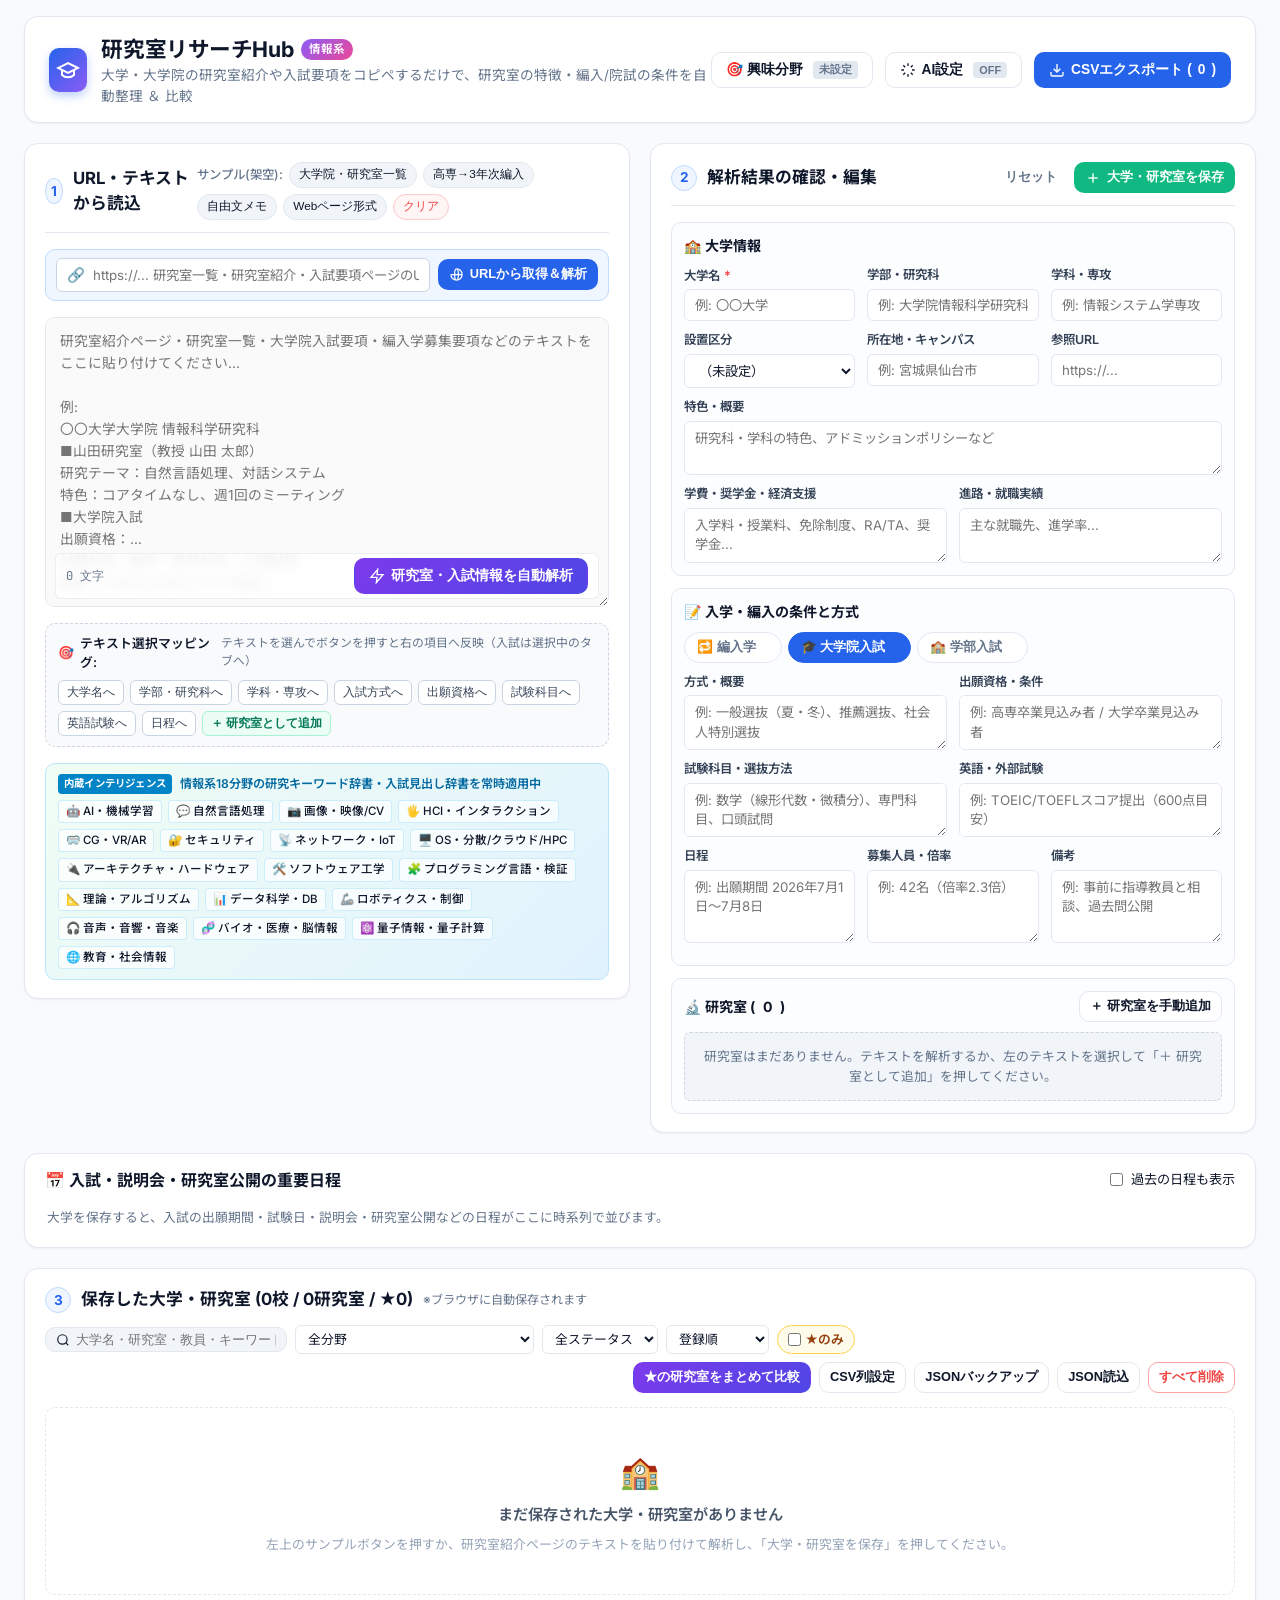
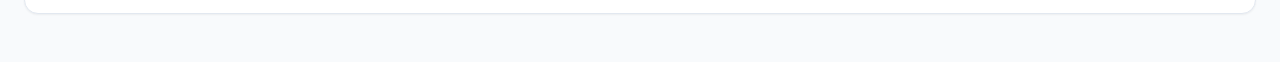
==== commit 722e0f99: "Convert job parser into an information-science university/lab research tool - Restructure data as Un" ====
--- a/index.html
+++ b/index.html
@@ -3,12 +3,12 @@
 <head>
   <meta charset="UTF-8">
   <meta name="viewport" content="width=device-width, initial-scale=1.0">
-  <title>求人パースHub - 採用情報コピペ＆CSV変換ツール</title>
-  <link rel="icon" href="data:image/svg+xml,<svg xmlns=%22http://www.w3.org/2000/svg%22 viewBox=%220 0 100 100%22><text y=%22.9em%22 font-size=%2290%22>📄</text></svg>">
+  <title>研究室リサーチHub - 情報系 大学・大学院・研究室調査ツール</title>
+  <link rel="icon" href="data:image/svg+xml,<svg xmlns=%22http://www.w3.org/2000/svg%22 viewBox=%220 0 100 100%22><text y=%22.9em%22 font-size=%2290%22>🎓</text></svg>">
   <link rel="preconnect" href="https://fonts.googleapis.com">
   <link rel="preconnect" href="https://fonts.gstatic.com" crossorigin>
   <link href="https://fonts.googleapis.com/css2?family=Inter:wght@400;500;600;700&family=Noto+Sans+JP:wght@400;500;700&family=JetBrains+Mono:wght@400;500&display=swap" rel="stylesheet">
-  <link rel="stylesheet" href="css/style.css?v=4">
+  <link rel="stylesheet" href="css/style.css?v=10">
 </head>
 <body>
   <div class="app-layout">
@@ -17,26 +17,26 @@
       <div class="header-brand">
         <div class="brand-icon">
           <svg width="24" height="24" viewBox="0 0 24 24" fill="none" stroke="currentColor" stroke-width="2">
-            <path d="M14 2H6a2 2 0 0 0-2 2v16a2 2 0 0 0 2 2h12a2 2 0 0 0 2-2V8z"></path>
-            <polyline points="14 2 14 8 20 8"></polyline>
-            <line x1="16" y1="13" x2="8" y2="13"></line>
-            <line x1="16" y1="17" x2="8" y2="17"></line>
-            <polyline points="10 9 9 9 8 9"></polyline>
+            <path d="M22 10L12 5 2 10l10 5 10-5z"></path>
+            <path d="M6 12v5c3 3 9 3 12 0v-5"></path>
           </svg>
         </div>
         <div>
-          <h1 class="brand-title">求人パースHub <span class="badge">揺らぎ対応版</span></h1>
-          <p class="brand-subtitle">採用情報のテキストをコピペするだけで自動項目抽出 ＆ Excel対応CSV出力</p>
+          <h1 class="brand-title">研究室リサーチHub <span class="badge">情報系</span></h1>
+          <p class="brand-subtitle">大学・大学院の研究室紹介や入試要項をコピペするだけで、研究室の特徴・編入/院試の条件を自動整理 ＆ 比較</p>
         </div>
       </div>
       <div class="header-actions">
+        <button id="btnInterest" class="btn btn-outline" title="興味のある分野を登録すると研究室ごとのマッチ度を表示します">
+          🎯 興味分野 <span id="interestBadge" class="ai-status-off">未設定</span>
+        </button>
         <button id="btnAiSettings" class="btn btn-outline" title="Gemini AI連携設定">
           <svg width="16" height="16" viewBox="0 0 24 24" fill="none" stroke="currentColor" stroke-width="2">
             <path d="M12 2v4M12 18v4M4.93 4.93l2.83 2.83M16.24 16.24l2.83 2.83M2 12h4M18 12h4M4.93 19.07l2.83-2.83M16.24 7.76l2.83-2.83"></path>
           </svg>
           AI設定 <span id="aiStatusBadge" class="ai-status-off">OFF</span>
         </button>
-        <button id="btnExportCsv" class="btn btn-primary" title="蓄積したデータをCSVでダウンロード">
+        <button id="btnExportCsv" class="btn btn-primary" title="保存した研究室データをCSVでダウンロード">
           <svg width="16" height="16" viewBox="0 0 24 24" fill="none" stroke="currentColor" stroke-width="2">
             <path d="M21 15v4a2 2 0 0 1-2 2H5a2 2 0 0 1-2-2v-4"></path>
             <polyline points="7 10 12 15 17 10"></polyline>
@@ -49,19 +49,19 @@
 
     <!-- メインコンテンツ (左右2カラム) -->
     <main class="main-container">
-      <!-- 左ペイン: テキスト入力 & パース作業エリア -->
+      <!-- 左ペイン: テキスト入力 & 解析 -->
       <section class="panel panel-input">
         <div class="panel-header">
           <div class="panel-title-group">
             <span class="step-num">1</span>
-            <h2>URLから読込 または 採用テキストをペースト</h2>
+            <h2>URL・テキストから読込</h2>
           </div>
           <div class="panel-tools">
-            <span class="sample-label">サンプル読込:</span>
-            <button class="btn-chip" data-sample="kosen">JR西日本/高専卒</button>
-            <button class="btn-chip" data-sample="tech">ITエンジニア</button>
-            <button class="btn-chip" data-sample="sales">企画営業</button>
-            <button class="btn-chip" data-sample="flexible">自由形式求人</button>
+            <span class="sample-label">サンプル(架空):</span>
+            <button class="btn-chip" data-sample="graduate">大学院・研究室一覧</button>
+            <button class="btn-chip" data-sample="transfer">高専→3年次編入</button>
+            <button class="btn-chip" data-sample="freeform">自由文メモ</button>
+            <button class="btn-chip" data-sample="webpage">Webページ形式</button>
             <button id="btnClearRaw" class="btn-chip btn-chip-danger" title="クリア">クリア</button>
           </div>
         </div>
@@ -70,7 +70,7 @@
         <div class="url-fetch-bar">
           <div class="url-input-group">
             <span class="url-icon">🔗</span>
-            <input type="url" id="jobUrlInput" value="https://www.mhi.com/jp/recruit/kosen/info/requirement" placeholder="https://... 募集要項ページのURLを入力して直接読み込み">
+            <input type="url" id="pageUrlInput" placeholder="https://... 研究室一覧・研究室紹介・入試要項ページのURLを入力">
           </div>
           <button id="btnFetchUrl" class="btn btn-primary btn-sm">
             <svg width="15" height="15" viewBox="0 0 24 24" fill="none" stroke="currentColor" stroke-width="2">
@@ -81,8 +81,8 @@
         </div>
 
         <div class="input-area-wrapper">
-          <textarea id="rawJobText" placeholder="求人票や転職サイトの募集要項テキストをここに貼り付けてください...&#10;&#10;例:&#10;【企業名】株式会社イノベーション&#10;【職種】フロントエンドエンジニア&#10;【給与】想定年収 550万〜900万円&#10;【勤務地】東京都千代田区（フルリモート相談可）&#10;..."></textarea>
-          
+          <textarea id="rawPageText" placeholder="研究室紹介ページ・研究室一覧・大学院入試要項・編入学募集要項などのテキストをここに貼り付けてください...&#10;&#10;例:&#10;〇〇大学大学院 情報科学研究科&#10;■山田研究室（教授 山田 太郎）&#10;研究テーマ：自然言語処理、対話システム&#10;特色：コアタイムなし、週1回のミーティング&#10;■大学院入試&#10;出願資格：…&#10;試験科目：数学・専門科目・口頭試問&#10;英語：TOEIC/TOEFLスコア提出"></textarea>
+
           <div class="input-floating-bar">
             <div class="input-stats">
               <span id="charCount">0</span> 文字
@@ -92,7 +92,7 @@
                 <svg width="16" height="16" viewBox="0 0 24 24" fill="none" stroke="currentColor" stroke-width="2">
                   <polygon points="13 2 3 14 12 14 11 22 21 10 12 10 13 2"></polygon>
                 </svg>
-                項目を自動解析
+                研究室・入試情報を自動解析
               </button>
             </div>
           </div>
@@ -102,39 +102,35 @@
         <div class="sniper-helper">
           <div class="sniper-header">
             <span class="sniper-icon">🎯</span>
-            <span class="sniper-title">テキスト選択マッピング (手動クイック割り当て):</span>
-            <span class="sniper-desc">テキストを選んでボタンを押すと即時反映</span>
+            <span class="sniper-title">テキスト選択マッピング:</span>
+            <span class="sniper-desc">テキストを選んでボタンを押すと右の項目へ反映（入試は選択中のタブへ）</span>
           </div>
           <div class="sniper-chips" id="sniperChips">
-            <button class="chip-assign" data-target="companyName">会社名へ</button>
-            <button class="chip-assign" data-target="jobTitle">職種へ</button>
-            <button class="chip-assign" data-target="salary">給与へ</button>
-            <button class="chip-assign" data-target="location">勤務地へ</button>
-            <button class="chip-assign" data-target="employmentType">雇用形態へ</button>
-            <button class="chip-assign" data-target="requirements">必須要件へ</button>
-            <button class="chip-assign" data-target="preferred">歓迎要件へ</button>
-            <button class="chip-assign" data-target="jobDescription">仕事内容へ</button>
-            <button class="chip-assign" data-target="benefits">福利厚生へ</button>
-          </div>
-        </div>
-
-        <!-- 揺らぎ吸収ルール状況 -->
+            <button class="chip-assign" data-target="u:name">大学名へ</button>
+            <button class="chip-assign" data-target="u:faculty">学部・研究科へ</button>
+            <button class="chip-assign" data-target="u:department">学科・専攻へ</button>
+            <button class="chip-assign" data-target="a:summary">入試方式へ</button>
+            <button class="chip-assign" data-target="a:eligibility">出願資格へ</button>
+            <button class="chip-assign" data-target="a:subjects">試験科目へ</button>
+            <button class="chip-assign" data-target="a:english">英語試験へ</button>
+            <button class="chip-assign" data-target="a:schedule">日程へ</button>
+            <button class="chip-assign chip-assign-lab" data-target="lab:new">＋ 研究室として追加</button>
+          </div>
+        </div>
+
+        <!-- 研究分野辞書の状況 -->
         <div class="parser-intel-card">
           <div class="intel-header">
             <span class="intel-badge">内蔵インテリジェンス</span>
-            <span>200+パターンの見出し表現・シノニム（同義語）辞書を常時適用中</span>
-          </div>
-          <div class="intel-tags">
-            <span title="給与・想定年収・月額・賞与・賃金・報酬など">💰 給与/報酬 18種</span>
-            <span title="勤務地・就業場所・所在地・アクセス・拠点など">📍 勤務地/リモート 15種</span>
-            <span title="応募資格・必須要件・対象となる方・スキルなど">📋 応募要件/MUST 22種</span>
-            <span title="仕事内容・職務内容・業務内容・担当など">💼 仕事内容 12種</span>
-            <span title="福利厚生・諸手当・待遇・社内制度など">🎁 福利厚生 14種</span>
+            <span>情報系18分野の研究キーワード辞書・入試見出し辞書を常時適用中</span>
+          </div>
+          <div class="intel-tags" id="intelTags">
+            <!-- 動的生成 -->
           </div>
         </div>
       </section>
 
-      <!-- 右ペイン: 抽出結果のプレビュー＆修正フォーム -->
+      <!-- 右ペイン: 解析結果のプレビュー＆編集 -->
       <section class="panel panel-preview">
         <div class="panel-header">
           <div class="panel-title-group">
@@ -143,95 +139,112 @@
           </div>
           <div class="panel-tools">
             <button id="btnResetForm" class="btn btn-sm btn-ghost">リセット</button>
-            <button id="btnAddToList" class="btn btn-sm btn-success">
+            <button id="btnSaveUniversity" class="btn btn-sm btn-success">
               <svg width="16" height="16" viewBox="0 0 24 24" fill="none" stroke="currentColor" stroke-width="2">
                 <line x1="12" y1="5" x2="12" y2="19"></line>
                 <line x1="5" y1="12" x2="19" y2="12"></line>
               </svg>
-              リストに追加
+              大学・研究室を保存
             </button>
           </div>
         </div>
 
-        <form id="parsedDataForm" class="parsed-form">
-          <div class="form-row-2">
+        <form id="parsedDataForm" class="parsed-form" autocomplete="off">
+          <!-- 大学情報 -->
+          <div class="form-section">
+            <div class="form-section-title">🏫 大学情報</div>
+            <div class="form-row-3">
+              <div class="form-group">
+                <label for="u_name">大学名 <span class="req">*</span></label>
+                <input type="text" id="u_name" placeholder="例: 〇〇大学">
+              </div>
+              <div class="form-group">
+                <label for="u_faculty">学部・研究科</label>
+                <input type="text" id="u_faculty" placeholder="例: 大学院情報科学研究科">
+              </div>
+              <div class="form-group">
+                <label for="u_department">学科・専攻</label>
+                <input type="text" id="u_department" placeholder="例: 情報システム学専攻">
+              </div>
+            </div>
+            <div class="form-row-3">
+              <div class="form-group">
+                <label for="u_type">設置区分</label>
+                <select id="u_type">
+                  <option value="">（未設定）</option>
+                  <option value="国立">国立</option>
+                  <option value="公立">公立</option>
+                  <option value="私立">私立</option>
+                  <option value="その他">その他</option>
+                </select>
+              </div>
+              <div class="form-group">
+                <label for="u_location">所在地・キャンパス</label>
+                <input type="text" id="u_location" placeholder="例: 宮城県仙台市">
+              </div>
+              <div class="form-group">
+                <label for="u_url">参照URL</label>
+                <input type="text" id="u_url" placeholder="https://...">
+              </div>
+            </div>
             <div class="form-group">
-              <label for="f_companyName">会社名 / 企業名 <span class="req">*</span></label>
-              <input type="text" id="f_companyName" placeholder="例: 株式会社テクノロジー" required>
-            </div>
-            <div class="form-group">
-              <label for="f_jobTitle">職種・募集ポジション <span class="req">*</span></label>
-              <input type="text" id="f_jobTitle" placeholder="例: フルスタックWebエンジニア" required>
-            </div>
-          </div>
-
-          <div class="form-row-3">
-            <div class="form-group">
-              <label for="f_employmentType">雇用形態</label>
-              <input type="text" id="f_employmentType" placeholder="正社員 / 契約社員 / 業務委託...">
-            </div>
-            <div class="form-group">
-              <label for="f_salary">給与・想定年収</label>
-              <input type="text" id="f_salary" placeholder="例: 600万〜900万円 / 月給35万〜">
-            </div>
-            <div class="form-group">
-              <label for="f_location">勤務地・リモート体制</label>
-              <input type="text" id="f_location" placeholder="例: 東京都港区 / 在宅勤務可">
-            </div>
-          </div>
-
-          <div class="form-group">
-            <label for="f_jobDescription">仕事内容 / 業務概要</label>
-            <textarea id="f_jobDescription" rows="3" placeholder="自社SaaSプロダクトの開発・運用..."></textarea>
-          </div>
-
-          <div class="form-row-2">
-            <div class="form-group">
-              <label for="f_requirements">応募資格 / 必須要件</label>
-              <textarea id="f_requirements" rows="3" placeholder="・JavaScript/TypeScript 実務3年以上&#10;・Gitを用いたチーム開発経験"></textarea>
-            </div>
-            <div class="form-group">
-              <label for="f_preferred">歓迎要件 / 求める人物像</label>
-              <textarea id="f_preferred" rows="3" placeholder="・AWS/GCPのインフラ設計経験&#10;・アジャイル開発経験"></textarea>
-            </div>
-          </div>
-
-          <div class="form-row-3">
-            <div class="form-group">
-              <label for="f_workHours">勤務時間・労働制</label>
-              <input type="text" id="f_workHours" placeholder="例: 9:00〜18:00 (フレックス制)">
-            </div>
-            <div class="form-group">
-              <label for="f_holidays">休日・休暇</label>
-              <input type="text" id="f_holidays" placeholder="例: 完全週休2日制(土日祝) 年休125日">
-            </div>
-            <div class="form-group">
-              <label for="f_selectionProcess">選考フロー</label>
-              <input type="text" id="f_selectionProcess" placeholder="例: 書類選考 → 一次面接 → 最終面接">
-            </div>
-          </div>
-
-          <div class="form-row-2">
-            <div class="form-group">
-              <label for="f_benefits">福利厚生・待遇</label>
-              <textarea id="f_benefits" rows="2" placeholder="社会保険完備、交通費支給、書籍購入補助..."></textarea>
-            </div>
-            <div class="form-group">
-              <label for="f_sourceUrl">求人URL / メモ</label>
-              <textarea id="f_sourceUrl" rows="2" placeholder="https://... または社内メモ"></textarea>
+              <label for="u_overview">特色・概要</label>
+              <textarea id="u_overview" rows="2" placeholder="研究科・学科の特色、アドミッションポリシーなど"></textarea>
+            </div>
+            <div class="form-row-2">
+              <div class="form-group">
+                <label for="u_tuition">学費・奨学金・経済支援</label>
+                <textarea id="u_tuition" rows="2" placeholder="入学料・授業料、免除制度、RA/TA、奨学金..."></textarea>
+              </div>
+              <div class="form-group">
+                <label for="u_career">進路・就職実績</label>
+                <textarea id="u_career" rows="2" placeholder="主な就職先、進学率..."></textarea>
+              </div>
+            </div>
+          </div>
+
+          <!-- 入試・編入情報 -->
+          <div class="form-section">
+            <div class="form-section-title">📝 入学・編入の条件と方式</div>
+            <div class="track-tabs" id="trackTabs">
+              <!-- 動的生成 -->
+            </div>
+            <div id="trackPanels">
+              <!-- 動的生成 -->
+            </div>
+            <div class="events-preview" id="eventsPreview"></div>
+          </div>
+
+          <!-- 研究室 -->
+          <div class="form-section">
+            <div class="form-section-title">
+              🔬 研究室 (<span id="draftLabCount">0</span>)
+              <button type="button" id="btnAddLabManual" class="btn btn-sm btn-outline">＋ 研究室を手動追加</button>
+            </div>
+            <div id="labEditorList" class="lab-editor-list">
+              <!-- 動的生成 -->
             </div>
           </div>
         </form>
       </section>
     </main>
 
-    <!-- 下部ペイン: 蓄積テーブル ＆ CSV操作エリア -->
+    <!-- 重要日程 -->
+    <section class="schedule-section" id="scheduleSection">
+      <div class="schedule-header">
+        <h2>📅 入試・説明会・研究室公開の重要日程</h2>
+        <label class="checkbox-label"><input type="checkbox" id="showPastEvents"> <span>過去の日程も表示</span></label>
+      </div>
+      <div id="scheduleList" class="schedule-list"></div>
+    </section>
+
+    <!-- 下部ペイン: 保存済み大学・研究室 -->
     <section class="table-section">
       <div class="table-header">
         <div class="table-title-group">
           <span class="step-num">3</span>
-          <h2>蓄積リスト (<span id="recordsCount">0</span> 件)</h2>
-          <span class="table-hint">※ローカルに自動保存されます。ブラウザを閉じても消えません。</span>
+          <h2>保存した大学・研究室 (<span id="uniCount">0</span>校 / <span id="labCount">0</span>研究室 / ★<span id="favCount">0</span>)</h2>
+          <span class="table-hint">※ブラウザに自動保存されます</span>
         </div>
         <div class="table-actions">
           <div class="search-box">
@@ -239,57 +252,124 @@
               <circle cx="11" cy="11" r="8"></circle>
               <line x1="21" y1="21" x2="16.65" y2="16.65"></line>
             </svg>
-            <input type="text" id="tableFilterInput" placeholder="会社名・職種・勤務地で絞り込み...">
-          </div>
-          <button id="btnColumnSettings" class="btn btn-sm btn-outline">列カスタマイズ</button>
-          <button id="btnClearAllRecords" class="btn btn-sm btn-outline-danger">すべて削除</button>
-        </div>
-      </div>
-
-      <div class="table-scroll-container">
-        <table class="data-table" id="jobsTable">
-          <thead>
-            <tr>
-              <th width="40">No</th>
-              <th width="140">会社名</th>
-              <th width="150">職種</th>
-              <th width="90">雇用形態</th>
-              <th width="130">給与</th>
-              <th width="130">勤務地</th>
-              <th width="160">必須要件</th>
-              <th width="160">仕事内容</th>
-              <th width="120">休日/休暇</th>
-              <th width="80">操作</th>
-            </tr>
-          </thead>
-          <tbody id="jobsTableBody">
-            <tr class="empty-row">
-              <td colspan="10">
-                <div class="empty-state">
-                  <div class="empty-icon">📂</div>
-                  <div class="empty-text">まだ登録された求人データがありません</div>
-                  <div class="empty-subtext">左上のサンプルボタンをクリックするか、求人テキストを貼り付けて「項目を自動解析」してください。</div>
-                </div>
-              </td>
-            </tr>
-          </tbody>
-        </table>
+            <input type="text" id="listFilterInput" placeholder="大学名・研究室・教員・キーワードで検索...">
+          </div>
+          <select id="areaFilter" class="select-sm" title="研究分野で絞り込み">
+            <option value="">全分野</option>
+          </select>
+          <select id="statusFilter" class="select-sm" title="ステータスで絞り込み">
+            <option value="">全ステータス</option>
+          </select>
+          <select id="sortSelect" class="select-sm" title="研究室の並び順">
+            <option value="default">登録順</option>
+            <option value="match">マッチ度順</option>
+            <option value="priority">志望度順</option>
+            <option value="name">研究室名順</option>
+          </select>
+          <label class="toggle-chip" title="★をつけた研究室だけを表示">
+            <input type="checkbox" id="favOnlyToggle"> <span>★のみ</span>
+          </label>
+        </div>
+      </div>
+      <div class="table-subactions">
+        <button id="btnCompareFavorites" class="btn btn-sm btn-accent">★の研究室をまとめて比較</button>
+        <button id="btnColumnSettings" class="btn btn-sm btn-outline">CSV列設定</button>
+        <button id="btnExportJson" class="btn btn-sm btn-outline" title="すべてのデータをJSONファイルにバックアップ">JSONバックアップ</button>
+        <button id="btnImportJson" class="btn btn-sm btn-outline" title="JSONバックアップから復元">JSON読込</button>
+        <input type="file" id="importFileInput" accept="application/json,.json" hidden>
+        <button id="btnClearAllRecords" class="btn btn-sm btn-outline-danger">すべて削除</button>
+      </div>
+
+      <div id="universityList" class="university-list">
+        <!-- 動的生成 -->
       </div>
     </section>
+
+    <!-- 比較トレイ -->
+    <div id="compareTray" class="compare-tray hidden">
+      <span class="compare-tray-title">⚖️ 比較リスト</span>
+      <div id="compareTrayItems" class="compare-tray-items"></div>
+      <button id="btnOpenCompare" class="btn btn-sm btn-primary">比較表を開く</button>
+      <button id="btnClearCompare" class="btn btn-sm btn-ghost">クリア</button>
+    </div>
+
+    <!-- 研究室詳細モーダル -->
+    <div id="labModal" class="modal-overlay hidden">
+      <div class="modal-card modal-wide">
+        <div class="modal-header">
+          <h3 id="labModalTitle">研究室詳細</h3>
+          <button class="modal-close" data-close-modal>&times;</button>
+        </div>
+        <div class="modal-body" id="labModalBody"></div>
+        <div class="modal-footer" id="labModalFooter"></div>
+      </div>
+    </div>
+
+    <!-- 大学詳細モーダル -->
+    <div id="uniModal" class="modal-overlay hidden">
+      <div class="modal-card modal-wide">
+        <div class="modal-header">
+          <h3 id="uniModalTitle">大学詳細</h3>
+          <button class="modal-close" data-close-modal>&times;</button>
+        </div>
+        <div class="modal-body" id="uniModalBody"></div>
+        <div class="modal-footer" id="uniModalFooter"></div>
+      </div>
+    </div>
+
+    <!-- 比較モーダル -->
+    <div id="compareModal" class="modal-overlay hidden">
+      <div class="modal-card modal-xwide">
+        <div class="modal-header">
+          <h3>⚖️ 研究室比較</h3>
+          <button class="modal-close" data-close-modal>&times;</button>
+        </div>
+        <div class="modal-body">
+          <label class="checkbox-label"><input type="checkbox" id="compareDiffOnly"> <span>違いがある項目だけ表示</span></label>
+          <div class="compare-scroll" id="compareTableWrap"></div>
+        </div>
+        <div class="modal-footer">
+          <button id="btnExportCompareCsv" class="btn btn-outline">比較表をCSVで保存</button>
+          <button class="btn btn-primary" data-close-modal>閉じる</button>
+        </div>
+      </div>
+    </div>
+
+    <!-- 興味分野モーダル -->
+    <div id="interestModal" class="modal-overlay hidden">
+      <div class="modal-card">
+        <div class="modal-header">
+          <h3>🎯 興味のある研究分野</h3>
+          <button class="modal-close" data-close-modal>&times;</button>
+        </div>
+        <div class="modal-body">
+          <p class="modal-desc">興味のある分野・キーワードを登録すると、各研究室の「マッチ度」を自動計算し、マッチ度順に並べ替えられます。</p>
+          <div class="column-checkboxes" id="interestAreaCheckboxes"></div>
+          <div class="form-group">
+            <label for="interestKeywords">追加キーワード（カンマ・スペース区切り）</label>
+            <input type="text" id="interestKeywords" placeholder="例: LLM, 対話, 医用画像, FPGA">
+          </div>
+        </div>
+        <div class="modal-footer">
+          <button id="btnClearInterest" class="btn btn-ghost btn-sm">クリア</button>
+          <button id="btnSaveInterest" class="btn btn-primary">保存</button>
+        </div>
+      </div>
+    </div>
 
     <!-- AI設定モーダル -->
     <div id="aiModal" class="modal-overlay hidden">
       <div class="modal-card">
         <div class="modal-header">
           <h3>🤖 無料で使えるAI（Gemini）抽出設定</h3>
-          <button class="modal-close" id="btnCloseAiModal">&times;</button>
+          <button class="modal-close" data-close-modal>&times;</button>
         </div>
         <div class="modal-body">
           <div class="free-badge-banner">
-            <div class="banner-title">✨ Googleアカウントがあれば誰でも完全無料！</div>
+            <div class="banner-title">✨ Googleアカウントがあれば無料で利用できます</div>
             <div class="banner-text">
-              Google AI Studioから<strong>クレジットカード登録なし</strong>でAPIキーを即時発行できます。<br>
-              <strong>1日1,500回まで完全無料</strong>で使えるため、求人票の整理なら完全無料でずっと使い続けられます。
+              Google AI Studioから<strong>クレジットカード登録なし</strong>でAPIキーを発行できます。<br>
+              表記が崩れた研究室紹介や、英語ページ・PDFからのコピペも高精度に構造化できます。
             </div>
             <a href="https://aistudio.google.com/app/apikey" target="_blank" rel="noopener" class="btn btn-sm btn-accent" style="margin-top: 8px; display: inline-flex; text-decoration: none;">
               🔑 Google AI Studioで無料APIキーを取得する (別タブで開く)
@@ -299,7 +379,7 @@
           <div class="form-group" style="margin-top: 10px;">
             <label for="geminiApiKey">Gemini API Key <span class="req">*</span></label>
             <input type="password" id="geminiApiKey" placeholder="AIzaSy... （取得したキーを貼り付け）">
-            <span class="field-help">※キーはお使いのブラウザ（LocalStorage）にのみ安全に保存され、第三者のサーバーには送信されません。</span>
+            <span class="field-help">※キーはお使いのブラウザ（LocalStorage）にのみ保存され、Google以外のサーバーには送信されません。</span>
           </div>
 
           <div class="form-row-2">
@@ -330,11 +410,12 @@
     <div id="colModal" class="modal-overlay hidden">
       <div class="modal-card">
         <div class="modal-header">
-          <h3>📊 CSV出力列・表示項目の選択</h3>
-          <button class="modal-close" id="btnCloseColModal">&times;</button>
+          <h3>📊 CSV出力列の選択</h3>
+          <button class="modal-close" data-close-modal>&times;</button>
         </div>
         <div class="modal-body">
-          <p class="modal-desc">CSVファイルに出力する項目を選択してください。</p>
+          <p class="modal-desc">CSVは「1研究室 = 1行」で出力され、大学・入試情報の列は各行に繰り返し入ります。</p>
+          <label class="checkbox-label"><input type="checkbox" id="exportFavOnly"> <span><strong>★をつけた研究室だけを出力する</strong></span></label>
           <div class="column-checkboxes" id="columnCheckboxes">
             <!-- 動的生成 -->
           </div>
@@ -350,10 +431,11 @@
     <div id="toastContainer" class="toast-container"></div>
   </div>
 
-  <script src="js/samples.js?v=5"></script>
-  <script src="js/parser.js?v=5"></script>
-  <script src="js/url-fetcher.js?v=5"></script>
-  <script src="js/ai-parser.js?v=5"></script>
-  <script src="js/app.js?v=5"></script>
+  <script src="js/samples.js?v=10"></script>
+  <script src="js/insights.js?v=10"></script>
+  <script src="js/parser.js?v=10"></script>
+  <script src="js/url-fetcher.js?v=10"></script>
+  <script src="js/ai-parser.js?v=10"></script>
+  <script src="js/app.js?v=10"></script>
 </body>
 </html>
--- a/css/style.css
+++ b/css/style.css
@@ -1,5 +1,5 @@
 /* ==========================================================================
-   求人パースHub - メインスタイルシート (Vanilla CSS)
+   研究室リサーチHub - メインスタイルシート (Vanilla CSS)
    ========================================================================== */
 
 :root {
@@ -375,7 +375,7 @@
   user-select: none;
 }
 
-#jobUrlInput {
+#pageUrlInput {
   border: none;
   outline: none;
   width: 100%;
@@ -392,7 +392,7 @@
   flex-direction: column;
 }
 
-#rawJobText {
+#rawPageText {
   width: 100%;
   height: 290px;
   padding: 12px 14px 48px;
@@ -407,7 +407,7 @@
   transition: border-color 0.2s, box-shadow 0.2s, background-color 0.2s;
 }
 
-#rawJobText:focus {
+#rawPageText:focus {
   outline: none;
   border-color: var(--primary);
   background: #ffffff;
@@ -682,88 +682,7 @@
   width: 200px;
 }
 
-/* テーブルスタイル */
-.table-scroll-container {
-  overflow-x: auto;
-  border: 1px solid var(--border-color);
-  border-radius: var(--radius-md);
-  max-height: 380px;
-  overflow-y: auto;
-}
-
-.data-table {
-  width: 100%;
-  border-collapse: collapse;
-  font-size: 0.82rem;
-  text-align: left;
-}
-
-.data-table thead {
-  position: sticky;
-  top: 0;
-  background: #f8fafc;
-  z-index: 10;
-  box-shadow: 0 1px 2px rgba(0,0,0,0.05);
-}
-
-.data-table th {
-  padding: 10px 12px;
-  font-weight: 600;
-  color: #475569;
-  border-bottom: 1.5px solid var(--border-color);
-  white-space: nowrap;
-}
-
-.data-table td {
-  padding: 10px 12px;
-  border-bottom: 1px solid #f1f5f9;
-  color: #334155;
-  vertical-align: top;
-  line-height: 1.45;
-}
-
-.data-table tbody tr:hover {
-  background-color: #f8fafc;
-}
-
-.cell-truncate {
-  display: -webkit-box;
-  -webkit-line-clamp: 2;
-  -webkit-box-orient: vertical;
-  overflow: hidden;
-  text-overflow: ellipsis;
-  max-width: 240px;
-}
-
-.cell-actions {
-  display: flex;
-  gap: 4px;
-}
-
-.btn-icon {
-  background: transparent;
-  border: none;
-  padding: 4px 6px;
-  border-radius: 4px;
-  cursor: pointer;
-  color: var(--text-muted);
-  transition: all 0.15s;
-}
-.btn-icon:hover {
-  background: #e2e8f0;
-  color: var(--text-main);
-}
-.btn-icon-danger:hover {
-  background: var(--danger-light);
-  color: var(--danger);
-}
-
 /* 空状態 */
-.empty-row td {
-  padding: 48px 16px !important;
-  text-align: center;
-}
-
 .empty-state {
   display: flex;
   flex-direction: column;
@@ -961,3 +880,1119 @@
   color: #334155;
   line-height: 1.5;
 }
+
+/* ==========================================================================
+   研究室リサーチHub 追加コンポーネント
+   ========================================================================== */
+
+.text-dim {
+  color: var(--text-dim);
+  font-size: 0.78rem;
+}
+
+.btn-warning {
+  background: #fef3c7;
+  border-color: #f59e0b;
+  color: #92400e;
+}
+.btn-warning:hover {
+  background: #fde68a;
+}
+
+.select-sm {
+  padding: 5px 8px;
+  font-size: 0.8rem;
+  border-radius: var(--radius-sm);
+  border: 1px solid var(--border-color);
+  background: white;
+  color: var(--text-main);
+  font-family: var(--font-sans);
+}
+
+.chip-assign-lab {
+  border-color: #a7f3d0;
+  background: var(--success-light);
+  color: #047857;
+  font-weight: 600;
+}
+
+/* 解析結果フォームのセクション */
+/* 右の解析結果が長くなっても入力欄とマッピングボタンが見えるよう左ペインを固定 */
+@media (min-width: 1101px) {
+  .panel-input {
+    position: sticky;
+    top: 16px;
+    align-self: start;
+  }
+}
+
+.form-section {
+  display: flex;
+  flex-direction: column;
+  gap: 10px;
+  padding: 12px;
+  border: 1px solid var(--border-color);
+  border-radius: var(--radius-md);
+  background: #fcfdff;
+}
+
+.form-section-title {
+  display: flex;
+  align-items: center;
+  gap: 8px;
+  font-size: 0.88rem;
+  font-weight: 700;
+  color: var(--text-main);
+}
+.form-section-title .btn {
+  margin-left: auto;
+}
+
+/* 入試トラックのタブ */
+.track-tabs {
+  display: flex;
+  gap: 6px;
+  flex-wrap: wrap;
+}
+
+.track-tab {
+  display: inline-flex;
+  align-items: center;
+  gap: 6px;
+  padding: 6px 12px;
+  font-size: 0.8rem;
+  font-weight: 600;
+  border-radius: 9999px;
+  border: 1px solid var(--border-color);
+  background: white;
+  color: var(--text-muted);
+  cursor: pointer;
+  transition: all 0.15s ease;
+}
+.track-tab:hover {
+  background: var(--bg-subtle);
+}
+.track-tab.active {
+  background: var(--primary);
+  border-color: var(--primary);
+  color: white;
+}
+
+.track-dot {
+  width: 7px;
+  height: 7px;
+  border-radius: 50%;
+  background: transparent;
+}
+.track-tab.has-data .track-dot {
+  background: var(--success);
+  box-shadow: 0 0 0 2px rgba(255, 255, 255, 0.8);
+}
+
+.track-panel.hidden {
+  display: none;
+}
+.track-panel {
+  display: flex;
+  flex-direction: column;
+  gap: 10px;
+}
+
+.events-preview {
+  display: flex;
+  flex-wrap: wrap;
+  gap: 6px;
+  align-items: center;
+  font-size: 0.76rem;
+}
+
+.events-title {
+  font-weight: 600;
+  color: #334155;
+}
+
+.events-empty {
+  color: var(--text-dim);
+}
+
+.event-chip {
+  background: #fff7ed;
+  border: 1px solid #fed7aa;
+  color: #9a3412;
+  border-radius: 4px;
+  padding: 2px 7px;
+}
+
+/* 研究室エディタ */
+.lab-editor-list {
+  display: flex;
+  flex-direction: column;
+  gap: 10px;
+}
+
+.lab-editor-empty {
+  font-size: 0.8rem;
+  color: var(--text-muted);
+  background: var(--bg-subtle);
+  border: 1px dashed #cbd5e1;
+  border-radius: var(--radius-sm);
+  padding: 14px;
+  text-align: center;
+}
+
+.lab-edit-card {
+  border: 1px solid #dbeafe;
+  border-left: 4px solid var(--primary);
+  border-radius: var(--radius-sm);
+  background: white;
+  padding: 10px;
+  display: flex;
+  flex-direction: column;
+  gap: 6px;
+}
+
+.lab-edit-head {
+  display: grid;
+  grid-template-columns: auto 1.1fr 1fr 1fr auto;
+  gap: 6px;
+  align-items: center;
+}
+
+.lab-edit-head input,
+.lab-edit-card textarea {
+  width: 100%;
+  padding: 6px 8px;
+  border-radius: var(--radius-sm);
+  border: 1px solid var(--border-color);
+  font-family: var(--font-sans);
+  font-size: 0.8rem;
+  color: var(--text-main);
+  background: white;
+  resize: vertical;
+}
+
+.lab-edit-head input:focus,
+.lab-edit-card textarea:focus {
+  outline: none;
+  border-color: var(--primary);
+  box-shadow: 0 0 0 2.5px rgba(37, 99, 235, 0.12);
+}
+
+.lab-edit-head .lab-input-name {
+  font-weight: 700;
+}
+
+.lab-index {
+  font-family: var(--font-mono);
+  font-size: 0.75rem;
+  color: var(--primary);
+  font-weight: 600;
+}
+
+.lab-tags-preview {
+  display: flex;
+  flex-wrap: wrap;
+  gap: 4px;
+}
+
+.lab-edit-more summary {
+  cursor: pointer;
+  font-size: 0.76rem;
+  color: var(--text-muted);
+  user-select: none;
+}
+
+.lab-edit-grid {
+  display: grid;
+  grid-template-columns: 1fr 1fr;
+  gap: 8px;
+  margin-top: 8px;
+}
+
+@media (max-width: 680px) {
+  .lab-edit-head {
+    grid-template-columns: auto 1fr auto;
+  }
+  .lab-edit-head input:not(.lab-input-name) {
+    grid-column: 2 / 3;
+  }
+  .lab-edit-grid {
+    grid-template-columns: 1fr;
+  }
+}
+
+/* タグ */
+.tag-chip {
+  display: inline-flex;
+  align-items: center;
+  gap: 3px;
+  font-size: 0.7rem;
+  font-weight: 500;
+  padding: 1px 7px;
+  border-radius: 9999px;
+  background: #eef2ff;
+  border: 1px solid #c7d2fe;
+  color: #3730a3;
+  white-space: nowrap;
+  margin: 1px 2px 1px 0;
+}
+
+.tag-chip.tag-more {
+  background: var(--bg-subtle);
+  border-color: var(--border-color);
+  color: var(--text-muted);
+}
+
+.tag-chip.tag-common {
+  background: #dcfce7;
+  border-color: #86efac;
+  color: #166534;
+  font-weight: 700;
+}
+
+/* 重要日程 */
+.schedule-section {
+  background: var(--bg-card);
+  border-radius: var(--radius-lg);
+  border: 1px solid var(--border-color);
+  box-shadow: var(--shadow-sm);
+  padding: 14px 20px;
+  display: flex;
+  flex-direction: column;
+  gap: 10px;
+}
+
+.schedule-header {
+  display: flex;
+  align-items: center;
+  justify-content: space-between;
+  gap: 12px;
+  flex-wrap: wrap;
+}
+
+.schedule-header h2 {
+  font-size: 1rem;
+  font-weight: 700;
+}
+
+.schedule-list {
+  display: grid;
+  grid-template-columns: repeat(auto-fill, minmax(280px, 1fr));
+  gap: 8px;
+}
+
+.schedule-empty,
+.schedule-more {
+  grid-column: 1 / -1;
+  font-size: 0.8rem;
+  color: var(--text-muted);
+  padding: 6px 2px;
+}
+
+.schedule-item {
+  display: flex;
+  align-items: center;
+  gap: 10px;
+  padding: 8px 10px;
+  border-radius: var(--radius-sm);
+  border: 1px solid var(--border-color);
+  border-left: 4px solid #94a3b8;
+  background: white;
+  cursor: pointer;
+  transition: background 0.15s;
+}
+.schedule-item:hover {
+  background: var(--bg-subtle);
+}
+.schedule-urgent { border-left-color: var(--danger); }
+.schedule-soon { border-left-color: var(--warning); }
+.schedule-later { border-left-color: var(--primary); }
+.schedule-past { opacity: 0.6; }
+
+.schedule-date {
+  display: flex;
+  flex-direction: column;
+  align-items: center;
+  min-width: 56px;
+}
+
+.schedule-md {
+  font-size: 1.05rem;
+  font-weight: 700;
+  font-family: var(--font-mono);
+}
+
+.schedule-wd {
+  font-size: 0.65rem;
+  color: var(--text-muted);
+  white-space: nowrap;
+}
+
+.schedule-body {
+  flex: 1;
+  min-width: 0;
+}
+
+.schedule-uni {
+  font-size: 0.78rem;
+  font-weight: 700;
+  display: flex;
+  align-items: center;
+  gap: 6px;
+}
+
+.schedule-label {
+  font-size: 0.76rem;
+  color: #475569;
+  white-space: nowrap;
+  overflow: hidden;
+  text-overflow: ellipsis;
+}
+
+.days-left {
+  font-size: 0.72rem;
+  font-weight: 700;
+  color: var(--text-muted);
+  white-space: nowrap;
+}
+.schedule-urgent .days-left { color: var(--danger); }
+.schedule-soon .days-left { color: #b45309; }
+
+.track-chip {
+  font-size: 0.65rem;
+  font-weight: 600;
+  padding: 1px 6px;
+  border-radius: 4px;
+  background: var(--bg-subtle);
+  color: var(--text-muted);
+  white-space: nowrap;
+}
+.track-transfer { background: #fef3c7; color: #92400e; }
+.track-graduate { background: #dbeafe; color: #1e40af; }
+.track-undergrad { background: #f3e8ff; color: #6b21a8; }
+
+/* 保存済みリスト */
+.table-subactions {
+  display: flex;
+  flex-wrap: wrap;
+  gap: 8px;
+  justify-content: flex-end;
+  margin-top: -6px;
+}
+
+.table-actions {
+  flex-wrap: wrap;
+}
+
+.toggle-chip {
+  display: inline-flex;
+  align-items: center;
+  gap: 4px;
+  font-size: 0.8rem;
+  padding: 4px 10px;
+  border: 1px solid #fcd34d;
+  border-radius: 9999px;
+  background: #fffbeb;
+  color: #92400e;
+  cursor: pointer;
+  font-weight: 600;
+}
+
+.university-list {
+  display: flex;
+  flex-direction: column;
+  gap: 14px;
+}
+
+.university-list > .empty-state {
+  padding: 40px 16px;
+  text-align: center;
+  border: 1px dashed var(--border-color);
+  border-radius: var(--radius-md);
+}
+
+.uni-card {
+  border: 1px solid var(--border-color);
+  border-radius: var(--radius-md);
+  background: white;
+  overflow: hidden;
+}
+
+.uni-card-head {
+  display: flex;
+  align-items: center;
+  justify-content: space-between;
+  gap: 12px;
+  padding: 12px 14px 6px;
+  background: linear-gradient(135deg, #f8fafc 0%, #eef2ff 100%);
+  flex-wrap: wrap;
+}
+
+.uni-card-title {
+  display: flex;
+  align-items: center;
+  gap: 10px;
+}
+
+.uni-icon {
+  font-size: 1.5rem;
+}
+
+.uni-card-title h3 {
+  font-size: 1.08rem;
+  font-weight: 700;
+  display: flex;
+  align-items: center;
+  gap: 8px;
+}
+
+.uni-sub {
+  font-size: 0.8rem;
+  color: var(--text-muted);
+}
+
+.uni-card-actions {
+  display: flex;
+  align-items: center;
+  gap: 6px;
+}
+
+.type-badge {
+  font-size: 0.66rem;
+  font-weight: 700;
+  padding: 1px 7px;
+  border-radius: 4px;
+  background: #e2e8f0;
+  color: #334155;
+}
+.type-national { background: #dbeafe; color: #1e40af; }
+.type-public { background: #dcfce7; color: #166534; }
+.type-private { background: #fce7f3; color: #9d174d; }
+
+.uni-badges {
+  display: flex;
+  flex-wrap: wrap;
+  gap: 6px;
+  padding: 0 14px 10px;
+  background: linear-gradient(135deg, #f8fafc 0%, #eef2ff 100%);
+  border-bottom: 1px solid var(--border-color);
+}
+
+.info-chip,
+.adm-badge,
+.event-badge {
+  font-size: 0.72rem;
+  padding: 2px 8px;
+  border-radius: 4px;
+  background: white;
+  border: 1px solid var(--border-color);
+  color: #334155;
+  white-space: nowrap;
+}
+
+.adm-badge {
+  color: var(--text-dim);
+}
+.adm-badge.on {
+  background: var(--success-light);
+  border-color: #a7f3d0;
+  color: #047857;
+  font-weight: 600;
+}
+
+.event-badge {
+  background: #fff7ed;
+  border-color: #fed7aa;
+  color: #9a3412;
+  font-weight: 600;
+}
+
+.lab-table-wrap {
+  overflow-x: auto;
+}
+
+.lab-table-empty {
+  font-size: 0.8rem;
+  color: var(--text-muted);
+  padding: 14px;
+}
+
+.lab-table {
+  width: 100%;
+  border-collapse: collapse;
+  font-size: 0.8rem;
+}
+
+.lab-table th {
+  text-align: left;
+  padding: 7px 10px;
+  font-weight: 600;
+  color: #475569;
+  font-size: 0.74rem;
+  border-bottom: 1px solid var(--border-color);
+  background: #fafafa;
+  white-space: nowrap;
+}
+
+.lab-table td {
+  padding: 9px 10px;
+  border-bottom: 1px solid #f1f5f9;
+  vertical-align: top;
+  color: #334155;
+}
+
+.lab-table tr:last-child td {
+  border-bottom: none;
+}
+
+.lab-row:hover {
+  background: #f8fafc;
+}
+
+.lab-row.is-fav {
+  background: #fffbeb;
+}
+
+.col-star {
+  width: 36px;
+  text-align: center;
+}
+
+.col-name {
+  min-width: 150px;
+}
+
+.col-tags {
+  min-width: 140px;
+  max-width: 220px;
+}
+
+.col-features {
+  min-width: 260px;
+}
+
+.star-btn {
+  background: transparent;
+  border: none;
+  font-size: 1.2rem;
+  line-height: 1;
+  cursor: pointer;
+  color: #cbd5e1;
+  transition: transform 0.15s, color 0.15s;
+}
+.star-btn:hover {
+  transform: scale(1.2);
+  color: #f59e0b;
+}
+.star-btn.on {
+  color: #f59e0b;
+}
+
+.lab-name-link {
+  background: none;
+  border: none;
+  padding: 0;
+  font-family: var(--font-sans);
+  font-size: 0.88rem;
+  font-weight: 700;
+  color: var(--primary);
+  cursor: pointer;
+  text-align: left;
+}
+.lab-name-link:hover {
+  text-decoration: underline;
+}
+
+.lab-prof {
+  font-size: 0.74rem;
+  color: var(--text-muted);
+  margin-top: 2px;
+}
+
+.lab-summary {
+  font-size: 0.78rem;
+  color: #1e293b;
+  margin-bottom: 3px;
+}
+
+.hl-list {
+  list-style: none;
+  display: flex;
+  flex-direction: column;
+  gap: 1px;
+  font-size: 0.74rem;
+  color: #475569;
+}
+
+.match-pill {
+  display: inline-block;
+  font-size: 0.74rem;
+  font-weight: 700;
+  padding: 2px 8px;
+  border-radius: 9999px;
+  font-family: var(--font-mono);
+}
+.match-high { background: #dcfce7; color: #166534; }
+.match-mid { background: #dbeafe; color: #1e40af; }
+.match-low { background: #f1f5f9; color: #475569; }
+.match-none { background: #f8fafc; color: var(--text-dim); }
+
+.priority-stars {
+  display: inline-flex;
+  gap: 1px;
+  white-space: nowrap;
+}
+
+.prio-star {
+  background: none;
+  border: none;
+  color: #e2e8f0;
+  font-size: 0.85rem;
+  cursor: pointer;
+  padding: 0 1px;
+}
+.prio-star.on {
+  color: var(--accent);
+}
+.prio-star:hover {
+  color: var(--accent-hover);
+}
+
+.status-select {
+  font-size: 0.74rem;
+  padding: 3px 4px;
+  border-radius: 4px;
+  border: 1px solid var(--border-color);
+  background: white;
+  font-family: var(--font-sans);
+}
+.status-first_choice { border-color: #f59e0b; background: #fffbeb; font-weight: 700; }
+.status-visited, .status-applied { border-color: #10b981; background: var(--success-light); }
+.status-visit_planned, .status-contacted { border-color: #93c5fd; background: var(--primary-light); }
+.status-excluded { color: var(--text-dim); }
+
+.compare-check {
+  display: inline-flex;
+  align-items: center;
+  gap: 3px;
+  font-size: 0.74rem;
+  cursor: pointer;
+  white-space: nowrap;
+}
+
+/* 比較トレイ */
+.compare-tray {
+  position: fixed;
+  left: 50%;
+  bottom: 16px;
+  transform: translateX(-50%);
+  display: flex;
+  align-items: center;
+  gap: 8px;
+  background: #0f172a;
+  color: white;
+  padding: 8px 12px;
+  border-radius: var(--radius-lg);
+  box-shadow: var(--shadow-lg);
+  z-index: 900;
+  max-width: calc(100vw - 32px);
+}
+.compare-tray.hidden {
+  display: none;
+}
+
+.compare-tray-title {
+  font-size: 0.8rem;
+  font-weight: 700;
+  white-space: nowrap;
+}
+
+.compare-tray-items {
+  display: flex;
+  gap: 6px;
+  overflow-x: auto;
+  align-items: center;
+}
+
+.compare-chip {
+  display: inline-flex;
+  align-items: center;
+  gap: 4px;
+  font-size: 0.74rem;
+  background: #1e293b;
+  border: 1px solid #334155;
+  border-radius: 9999px;
+  padding: 2px 4px 2px 9px;
+  white-space: nowrap;
+}
+.compare-chip button {
+  background: none;
+  border: none;
+  color: #94a3b8;
+  cursor: pointer;
+  font-size: 0.9rem;
+}
+.compare-chip button:hover {
+  color: white;
+}
+
+.compare-count {
+  font-size: 0.72rem;
+  color: #94a3b8;
+  font-family: var(--font-mono);
+}
+
+.compare-tray .btn-ghost {
+  color: #cbd5e1;
+}
+.compare-tray .btn-ghost:hover {
+  background: #1e293b;
+  color: white;
+}
+
+/* モーダル拡張 */
+.modal-wide {
+  max-width: 860px;
+  max-height: calc(100vh - 32px);
+}
+
+.modal-xwide {
+  max-width: 1200px;
+  max-height: calc(100vh - 32px);
+}
+
+.modal-wide .modal-body,
+.modal-xwide .modal-body {
+  overflow-y: auto;
+}
+
+.modal-sub {
+  font-size: 0.8rem;
+  font-weight: 500;
+  color: var(--text-muted);
+  margin-left: 6px;
+}
+
+.modal-footer .footer-spacer {
+  flex: 1;
+}
+
+.option-box {
+  padding: 4px 6px;
+  border-radius: 4px;
+  background: #f8fafc;
+  border: 1px solid #e2e8f0;
+}
+
+/* 詳細表示 */
+.detail-top {
+  display: flex;
+  justify-content: space-between;
+  align-items: flex-start;
+  gap: 12px;
+  flex-wrap: wrap;
+}
+
+.detail-tags {
+  display: flex;
+  flex-wrap: wrap;
+  gap: 4px;
+}
+
+.detail-controls {
+  display: flex;
+  align-items: center;
+  gap: 8px;
+  flex-wrap: wrap;
+}
+
+.control-label {
+  font-size: 0.74rem;
+  color: var(--text-muted);
+}
+
+.match-bar-wrap {
+  display: flex;
+  align-items: center;
+  gap: 8px;
+  font-size: 0.8rem;
+  flex-wrap: wrap;
+}
+
+.match-bar {
+  width: 160px;
+  height: 8px;
+  border-radius: 9999px;
+  background: #e2e8f0;
+  overflow: hidden;
+}
+
+.match-bar-fill {
+  height: 100%;
+  background: linear-gradient(90deg, #3b82f6, #10b981);
+}
+
+.hl-chips {
+  display: flex;
+  flex-wrap: wrap;
+  gap: 6px;
+}
+
+.hl-chip {
+  font-size: 0.76rem;
+  padding: 3px 9px;
+  border-radius: 9999px;
+  background: #f0f9ff;
+  border: 1px solid #bae6fd;
+  color: #075985;
+}
+
+.detail-grid {
+  display: grid;
+  grid-template-columns: 1fr 1fr;
+  gap: 10px;
+}
+
+@media (max-width: 680px) {
+  .detail-grid {
+    grid-template-columns: 1fr;
+  }
+}
+
+.detail-item {
+  background: #f8fafc;
+  border: 1px solid #eef2f7;
+  border-radius: var(--radius-sm);
+  padding: 8px 10px;
+}
+
+.detail-wide {
+  grid-column: 1 / -1;
+}
+
+.detail-label {
+  font-size: 0.7rem;
+  font-weight: 700;
+  color: var(--text-muted);
+  margin-bottom: 2px;
+}
+
+.detail-value {
+  font-size: 0.82rem;
+  white-space: pre-wrap;
+  word-break: break-word;
+}
+
+.detail-link {
+  font-size: 0.8rem;
+  word-break: break-all;
+}
+
+.missing-note {
+  font-size: 0.76rem;
+  color: #92400e;
+  background: #fffbeb;
+  border: 1px solid #fde68a;
+  border-radius: var(--radius-sm);
+  padding: 6px 10px;
+}
+
+.detail-section {
+  display: flex;
+  flex-direction: column;
+  gap: 8px;
+  border-top: 1px solid var(--border-color);
+  padding-top: 12px;
+}
+
+.detail-section h4 {
+  font-size: 0.9rem;
+  font-weight: 700;
+}
+
+.detail-section textarea {
+  width: 100%;
+  padding: 8px 10px;
+  border-radius: var(--radius-sm);
+  border: 1px solid var(--border-color);
+  font-family: var(--font-sans);
+  font-size: 0.82rem;
+  resize: vertical;
+}
+
+.detail-section-head {
+  display: flex;
+  align-items: center;
+  justify-content: space-between;
+  gap: 8px;
+}
+
+.adm-mini {
+  font-size: 0.78rem;
+  background: #f8fafc;
+  border: 1px solid #eef2f7;
+  border-radius: var(--radius-sm);
+  padding: 8px 10px;
+  display: flex;
+  flex-direction: column;
+  gap: 2px;
+}
+
+.adm-mini-title {
+  font-weight: 700;
+  margin-bottom: 2px;
+}
+
+.kv-key {
+  display: inline-block;
+  font-size: 0.68rem;
+  font-weight: 700;
+  color: var(--text-muted);
+  background: white;
+  border: 1px solid var(--border-color);
+  border-radius: 3px;
+  padding: 0 4px;
+  margin-right: 4px;
+}
+
+.adm-section {
+  display: flex;
+  flex-direction: column;
+  gap: 6px;
+}
+
+.adm-section-title {
+  font-size: 0.85rem;
+  font-weight: 700;
+  color: var(--primary);
+}
+
+.checklist {
+  display: grid;
+  grid-template-columns: 1fr 1fr;
+  gap: 4px 12px;
+}
+
+@media (max-width: 680px) {
+  .checklist {
+    grid-template-columns: 1fr;
+  }
+}
+
+.checklist-item {
+  font-size: 0.8rem;
+  align-items: flex-start;
+}
+.checklist-item.done span {
+  color: var(--text-dim);
+  text-decoration: line-through;
+}
+
+.checklist-progress {
+  font-size: 0.74rem;
+  font-family: var(--font-mono);
+  background: var(--success-light);
+  color: #047857;
+  border-radius: 4px;
+  padding: 1px 6px;
+  margin-left: 4px;
+}
+
+.event-list {
+  list-style: none;
+  display: flex;
+  flex-direction: column;
+  gap: 4px;
+  font-size: 0.8rem;
+}
+
+.uni-lab-chips {
+  display: flex;
+  flex-wrap: wrap;
+  gap: 6px;
+}
+
+.lab-chip {
+  font-size: 0.78rem;
+  padding: 3px 10px;
+  border-radius: 9999px;
+  border: 1px solid #bfdbfe;
+  background: var(--primary-light);
+  color: var(--primary);
+  cursor: pointer;
+  font-family: var(--font-sans);
+}
+.lab-chip.is-fav {
+  border-color: #fcd34d;
+  background: #fffbeb;
+  color: #92400e;
+}
+
+/* 比較表 */
+.compare-scroll {
+  overflow-x: auto;
+  border: 1px solid var(--border-color);
+  border-radius: var(--radius-md);
+}
+
+.compare-table {
+  border-collapse: collapse;
+  font-size: 0.78rem;
+  min-width: 100%;
+}
+
+.compare-table th,
+.compare-table td {
+  border-bottom: 1px solid #f1f5f9;
+  border-right: 1px solid #f1f5f9;
+  padding: 8px 10px;
+  vertical-align: top;
+  text-align: left;
+}
+
+.compare-table td {
+  min-width: 200px;
+  max-width: 280px;
+  white-space: pre-wrap;
+  word-break: break-word;
+}
+
+.compare-table tbody th {
+  position: sticky;
+  left: 0;
+  background: #f8fafc;
+  font-weight: 700;
+  color: #475569;
+  white-space: nowrap;
+  z-index: 1;
+}
+
+.compare-table thead th {
+  background: #eef2ff;
+  position: sticky;
+  top: 0;
+}
+
+.compare-head {
+  display: flex;
+  align-items: center;
+  gap: 4px;
+}
+
+.compare-head .lab-name-link {
+  flex: 1;
+}
+
+@media (max-width: 760px) {
+  .app-header {
+    flex-direction: column;
+    align-items: flex-start;
+    gap: 10px;
+  }
+  .header-actions {
+    flex-wrap: wrap;
+  }
+  .search-box input {
+    width: 150px;
+  }
+}
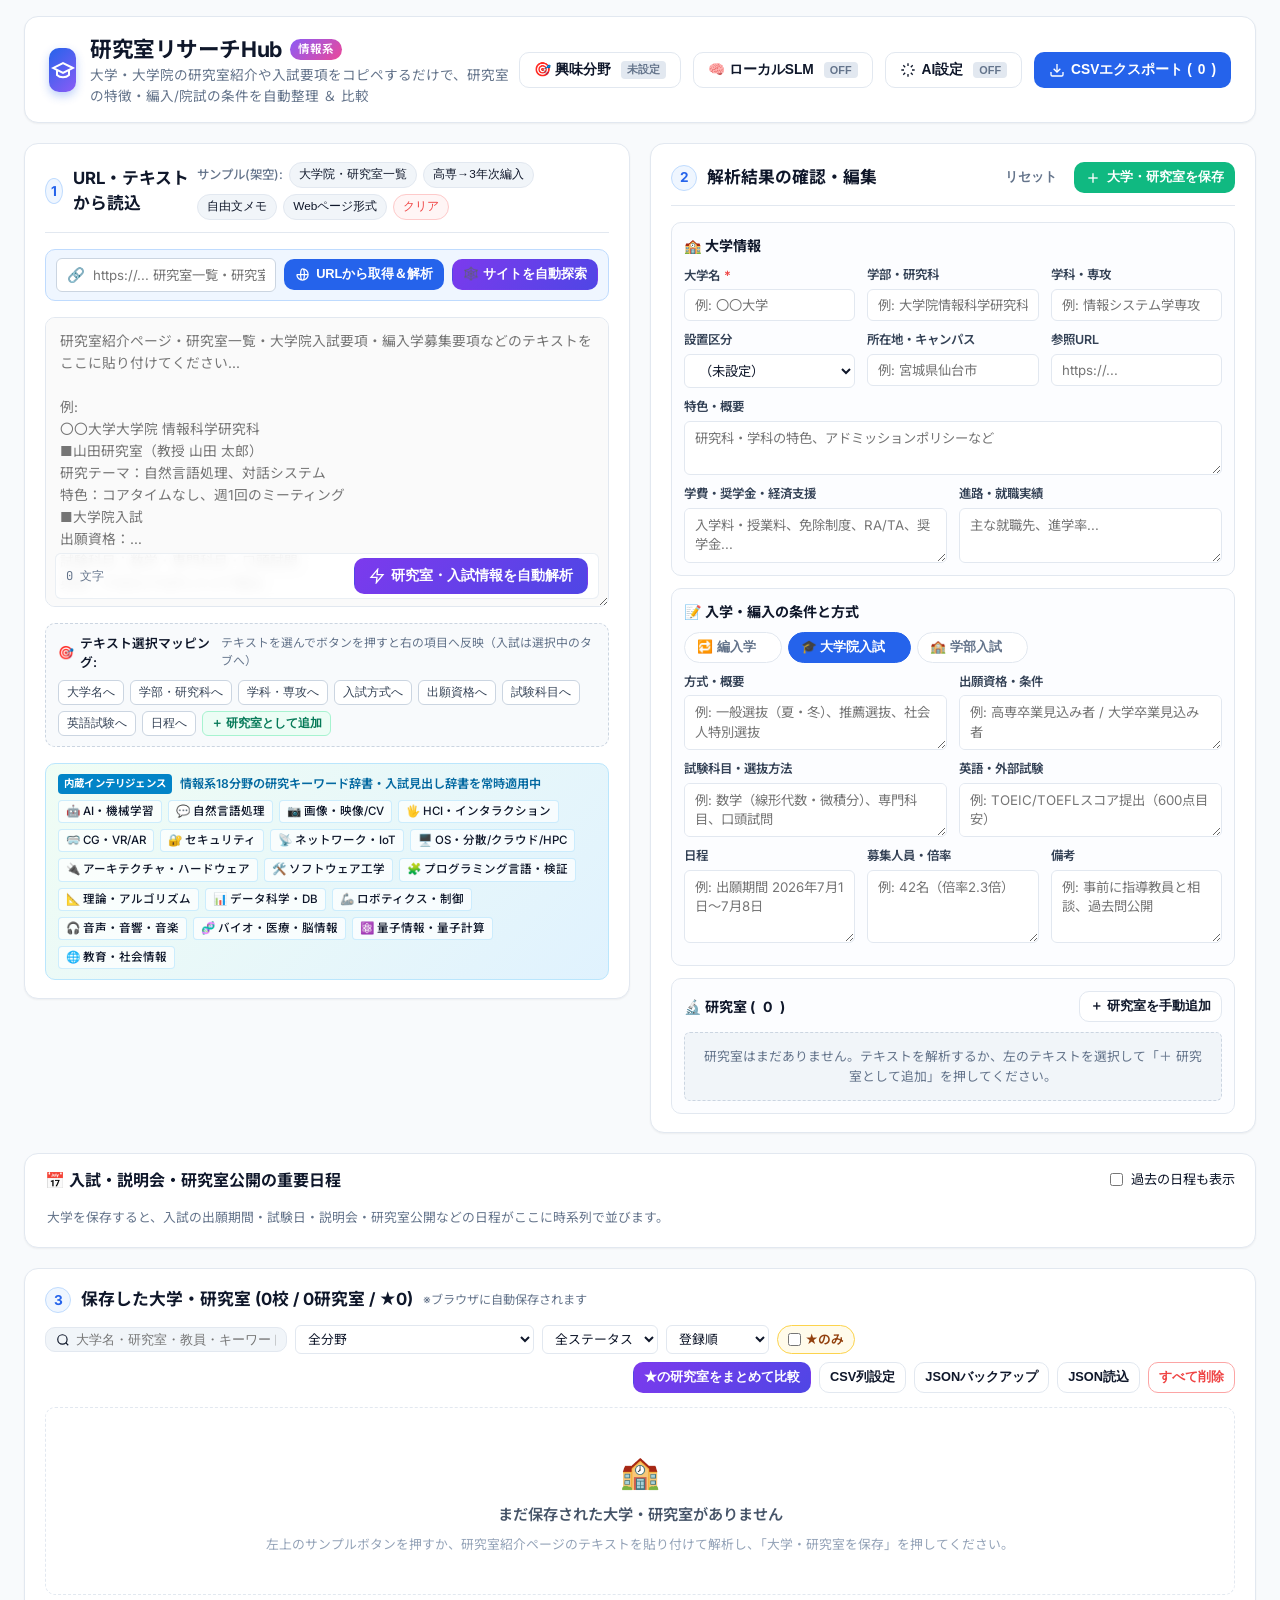
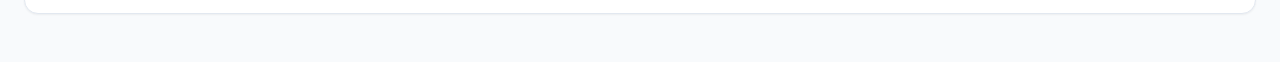
==== commit 527907b0: "Add site crawler and local SLM-based lab extraction - lab-extractor: convert pages (DOM or pasted te" ====
--- a/index.html
+++ b/index.html
@@ -8,7 +8,7 @@
   <link rel="preconnect" href="https://fonts.googleapis.com">
   <link rel="preconnect" href="https://fonts.gstatic.com" crossorigin>
   <link href="https://fonts.googleapis.com/css2?family=Inter:wght@400;500;600;700&family=Noto+Sans+JP:wght@400;500;700&family=JetBrains+Mono:wght@400;500&display=swap" rel="stylesheet">
-  <link rel="stylesheet" href="css/style.css?v=10">
+  <link rel="stylesheet" href="css/style.css?v=11">
 </head>
 <body>
   <div class="app-layout">
@@ -29,6 +29,9 @@
       <div class="header-actions">
         <button id="btnInterest" class="btn btn-outline" title="興味のある分野を登録すると研究室ごとのマッチ度を表示します">
           🎯 興味分野 <span id="interestBadge" class="ai-status-off">未設定</span>
+        </button>
+        <button id="btnSlmSettings" class="btn btn-outline" title="PC上で動く小規模言語モデル(SLM)で研究室を文脈から判定します">
+          🧠 ローカルSLM <span id="slmStatusBadge" class="ai-status-off">OFF</span>
         </button>
         <button id="btnAiSettings" class="btn btn-outline" title="Gemini AI連携設定">
           <svg width="16" height="16" viewBox="0 0 24 24" fill="none" stroke="currentColor" stroke-width="2">
@@ -78,6 +81,9 @@
             </svg>
             URLから取得＆解析
           </button>
+          <button id="btnOpenCrawler" class="btn btn-accent btn-sm" title="トップページなどからリンクをたどり、研究室一覧・入試ページを自動で探します">
+            🕸️ サイトを自動探索
+          </button>
         </div>
 
         <div class="input-area-wrapper">
@@ -357,6 +363,146 @@
       </div>
     </div>
 
+    <!-- サイト自動探索モーダル -->
+    <div id="crawlModal" class="modal-overlay hidden">
+      <div class="modal-card modal-xwide">
+        <div class="modal-header">
+          <h3>🕸️ サイト自動探索 <span class="modal-sub">トップページ・研究科ページからリンクをたどって研究室一覧を自動収集</span></h3>
+          <button class="modal-close" data-close-modal>&times;</button>
+        </div>
+        <div class="modal-body">
+          <div class="crawl-form">
+            <div class="url-input-group">
+              <span class="url-icon">🏫</span>
+              <input type="url" id="crawlStartUrl" placeholder="https://www.example.ac.jp/ （大学・研究科・学科のトップページなど）">
+            </div>
+            <button id="btnStartCrawl" class="btn btn-primary">探索開始</button>
+            <button id="btnStopCrawl" class="btn btn-outline-danger hidden">停止</button>
+          </div>
+          <div class="crawl-options">
+            <label>最大ページ数 <input type="number" id="crawlMaxPages" min="3" max="150" value="25"></label>
+            <label>リンクの深さ <input type="number" id="crawlMaxDepth" min="1" max="6" value="3"></label>
+            <label class="checkbox-label"><input type="checkbox" id="crawlInfoOnly" checked> <span>情報系を優先</span></label>
+            <label class="checkbox-label"><input type="checkbox" id="crawlAdmissions" checked> <span>入試・編入ページも探す</span></label>
+            <label class="checkbox-label"><input type="checkbox" id="crawlFollowLabs" checked> <span>研究室ページの概要も取得（最大 <input type="number" id="crawlLabPageLimit" min="0" max="60" value="10"> 件）</span></label>
+            <label class="checkbox-label"><input type="checkbox" id="crawlUseSlm"> <span id="crawlSlmLabel">ローカルSLMで文脈判定</span></label>
+          </div>
+          <p class="field-help">同じサイト（同じドメイン）の中だけを、robots.txtを守り1ページごとに待機しながら探索します。PDFの募集要項は読み込めないため、必要に応じてテキストを貼り付けてください。</p>
+
+          <div class="crawl-progress">
+            <div class="progress-bar"><div class="progress-fill" id="crawlProgressFill"></div></div>
+            <span id="crawlStatus" class="crawl-status">開始URLを入力して「探索開始」を押してください</span>
+          </div>
+
+          <div class="crawl-columns">
+            <div class="crawl-log-wrap">
+              <div class="crawl-col-title">📜 探索ログ</div>
+              <ol id="crawlLog" class="crawl-log"></ol>
+            </div>
+            <div class="crawl-results-wrap">
+              <div class="crawl-col-title">
+                🔬 見つかった研究室 (<span id="crawlLabCount">0</span>)
+                <select id="crawlGroupBy" class="select-sm">
+                  <option value="field">ページの分野見出しで分類</option>
+                  <option value="tag">研究分野タグ(自動)で分類</option>
+                </select>
+                <button id="btnCrawlSelectAll" class="btn btn-sm btn-ghost">全選択</button>
+                <button id="btnCrawlSelectNone" class="btn btn-sm btn-ghost">全解除</button>
+              </div>
+              <div id="crawlResults" class="crawl-results">
+                <div class="text-dim">探索すると、ここに分野別の研究室一覧が表示されます。</div>
+              </div>
+            </div>
+          </div>
+        </div>
+        <div class="modal-footer">
+          <span id="crawlAdmissionNote" class="crawl-admission-note"></span>
+          <span class="footer-spacer"></span>
+          <button id="btnImportCrawl" class="btn btn-success" disabled>選択した研究室を解析結果に読み込む</button>
+          <button class="btn btn-outline" data-close-modal>閉じる</button>
+        </div>
+      </div>
+    </div>
+
+    <!-- ローカルSLM設定モーダル -->
+    <div id="slmModal" class="modal-overlay hidden">
+      <div class="modal-card modal-wide">
+        <div class="modal-header">
+          <h3>🧠 ローカルSLM（小規模言語モデル）設定</h3>
+          <button class="modal-close" data-close-modal>&times;</button>
+        </div>
+        <div class="modal-body">
+          <p class="modal-desc">
+            クラウドに送らず、お使いのPCだけで動く言語モデルで「どの行が研究室か」「どのリンクをたどるか」を文脈から判断します。
+            「〇〇研究室」と書かれていない教員名の一覧や、文章中に出てくる研究室も拾えるようになります。
+            モデルの出力は必ずページ内の行番号と照合し、ページに書かれていない研究室名は採用しません。
+          </p>
+          <div class="slm-backends">
+            <label class="slm-backend">
+              <input type="radio" name="slmBackend" value="none">
+              <span><strong>使わない</strong><br><small>ルール（ヒューリスティック）のみで抽出</small></span>
+            </label>
+            <label class="slm-backend">
+              <input type="radio" name="slmBackend" value="webllm">
+              <span><strong>ブラウザ内で実行</strong><br><small>WebLLM / WebGPU。インストール不要（初回のみモデルをダウンロード）</small></span>
+            </label>
+            <label class="slm-backend">
+              <input type="radio" name="slmBackend" value="server">
+              <span><strong>ローカルLLMサーバー</strong><br><small>Ollama・LM Studio・llama.cpp など（高速・大きめのモデルも可）</small></span>
+            </label>
+          </div>
+
+          <div id="slmWebllmSection" class="slm-section">
+            <div class="form-row-2">
+              <div class="form-group">
+                <label for="slmWebllmModel">モデル</label>
+                <select id="slmWebllmModel"></select>
+              </div>
+              <div class="form-group">
+                <label>WebGPU</label>
+                <div id="slmWebGpuStatus" class="slm-gpu-status"></div>
+              </div>
+            </div>
+            <span class="field-help">モデルはHugging Faceから初回のみダウンロードされ、ブラウザ内にキャッシュされます（数百MB〜数GB）。</span>
+          </div>
+
+          <div id="slmServerSection" class="slm-section">
+            <div class="form-row-3">
+              <div class="form-group">
+                <label for="slmServerFlavor">API形式</label>
+                <select id="slmServerFlavor">
+                  <option value="ollama">Ollama（ネイティブAPI）</option>
+                  <option value="openai">OpenAI互換（LM Studio / llama.cpp / Ollama /v1）</option>
+                </select>
+              </div>
+              <div class="form-group">
+                <label for="slmServerUrl">サーバーURL</label>
+                <input type="text" id="slmServerUrl" placeholder="http://127.0.0.1:11434">
+              </div>
+              <div class="form-group">
+                <label for="slmServerModel">モデル名</label>
+                <input type="text" id="slmServerModel" list="slmServerModelList" placeholder="qwen2.5:3b">
+                <datalist id="slmServerModelList"></datalist>
+              </div>
+            </div>
+            <div class="slm-hint">
+              Ollamaの例: <code>ollama pull qwen2.5:3b</code> を実行してから、このアプリを <code>python server.py</code> で開いてください。
+              <button id="btnSlmListModels" class="btn btn-sm btn-ghost" type="button">インストール済みモデルを取得</button>
+            </div>
+          </div>
+
+          <div class="crawl-progress">
+            <div class="progress-bar"><div class="progress-fill" id="slmProgressFill"></div></div>
+            <span id="slmStatusText" class="crawl-status"></span>
+          </div>
+        </div>
+        <div class="modal-footer">
+          <button id="btnSlmTest" class="btn btn-outline">モデルを準備してテスト</button>
+          <button id="btnSlmSave" class="btn btn-primary">保存</button>
+        </div>
+      </div>
+    </div>
+
     <!-- AI設定モーダル -->
     <div id="aiModal" class="modal-overlay hidden">
       <div class="modal-card">
@@ -431,11 +577,14 @@
     <div id="toastContainer" class="toast-container"></div>
   </div>
 
-  <script src="js/samples.js?v=10"></script>
-  <script src="js/insights.js?v=10"></script>
-  <script src="js/parser.js?v=10"></script>
-  <script src="js/url-fetcher.js?v=10"></script>
-  <script src="js/ai-parser.js?v=10"></script>
-  <script src="js/app.js?v=10"></script>
+  <script src="js/samples.js?v=11"></script>
+  <script src="js/insights.js?v=11"></script>
+  <script src="js/parser.js?v=11"></script>
+  <script src="js/url-fetcher.js?v=11"></script>
+  <script src="js/slm.js?v=11"></script>
+  <script src="js/lab-extractor.js?v=11"></script>
+  <script src="js/crawler.js?v=11"></script>
+  <script src="js/ai-parser.js?v=11"></script>
+  <script src="js/app.js?v=11"></script>
 </body>
 </html>
--- a/css/style.css
+++ b/css/style.css
@@ -1996,3 +1996,321 @@
     width: 150px;
   }
 }
+
+/* ==========================================================================
+   サイト自動探索 / ローカルSLM
+   ========================================================================== */
+
+.hidden {
+  display: none !important;
+}
+
+.url-fetch-bar {
+  flex-wrap: wrap;
+}
+
+.crawl-form {
+  display: flex;
+  gap: 8px;
+  align-items: center;
+}
+
+.crawl-form .url-input-group {
+  flex: 1;
+}
+
+.crawl-form input[type="url"] {
+  border: none;
+  outline: none;
+  width: 100%;
+  font-size: 0.85rem;
+  font-family: var(--font-sans);
+  background: transparent;
+}
+
+.crawl-options {
+  display: flex;
+  flex-wrap: wrap;
+  gap: 8px 16px;
+  font-size: 0.8rem;
+  align-items: center;
+}
+
+.crawl-options input[type="number"] {
+  width: 56px;
+  padding: 3px 6px;
+  border: 1px solid var(--border-color);
+  border-radius: 4px;
+  font-size: 0.8rem;
+  margin-left: 4px;
+}
+
+.crawl-progress {
+  display: flex;
+  flex-direction: column;
+  gap: 4px;
+}
+
+.progress-bar {
+  height: 6px;
+  border-radius: 9999px;
+  background: #e2e8f0;
+  overflow: hidden;
+}
+
+.progress-fill {
+  height: 100%;
+  width: 0;
+  background: linear-gradient(90deg, #3b82f6, #8b5cf6);
+  transition: width 0.3s ease;
+}
+
+.crawl-status {
+  font-size: 0.78rem;
+  color: var(--text-muted);
+  word-break: break-all;
+}
+
+.crawl-columns {
+  display: grid;
+  grid-template-columns: minmax(260px, 1fr) 2fr;
+  gap: 12px;
+  min-height: 320px;
+}
+
+@media (max-width: 860px) {
+  .crawl-columns {
+    grid-template-columns: 1fr;
+  }
+}
+
+.crawl-log-wrap,
+.crawl-results-wrap {
+  border: 1px solid var(--border-color);
+  border-radius: var(--radius-md);
+  display: flex;
+  flex-direction: column;
+  min-width: 0;
+}
+
+.crawl-col-title {
+  display: flex;
+  align-items: center;
+  gap: 8px;
+  flex-wrap: wrap;
+  font-size: 0.82rem;
+  font-weight: 700;
+  padding: 8px 10px;
+  background: var(--bg-subtle);
+  border-bottom: 1px solid var(--border-color);
+}
+
+.crawl-log,
+.crawl-results {
+  overflow-y: auto;
+  max-height: 46vh;
+  padding: 8px 10px;
+}
+
+.crawl-log {
+  list-style: none;
+  display: flex;
+  flex-direction: column;
+  gap: 6px;
+}
+
+.crawl-log-item {
+  font-size: 0.76rem;
+  border-bottom: 1px dashed #eef2f7;
+  padding-bottom: 5px;
+}
+
+.crawl-log-item a {
+  color: var(--text-main);
+  text-decoration: none;
+}
+.crawl-log-item a:hover {
+  text-decoration: underline;
+}
+
+.crawl-log-sub {
+  color: var(--text-muted);
+  font-size: 0.7rem;
+  margin-top: 1px;
+}
+
+.log-error .crawl-log-sub {
+  color: var(--danger);
+}
+
+.kind-badge {
+  font-size: 0.64rem;
+  font-weight: 700;
+  padding: 0 5px;
+  border-radius: 3px;
+  background: #e2e8f0;
+  color: #475569;
+}
+.kind-lab-list { background: #dcfce7; color: #166534; }
+.kind-lab, .kind-lab-detail { background: #dbeafe; color: #1e40af; }
+.kind-admission { background: #fef3c7; color: #92400e; }
+.kind-org { background: #f3e8ff; color: #6b21a8; }
+
+.crawl-group {
+  margin-bottom: 10px;
+}
+
+.crawl-group-head {
+  display: flex;
+  align-items: center;
+  gap: 6px;
+  font-size: 0.84rem;
+  padding: 4px 0;
+  border-bottom: 2px solid #c7d2fe;
+  margin-bottom: 4px;
+  cursor: pointer;
+}
+
+.crawl-lab {
+  display: flex;
+  gap: 8px;
+  align-items: flex-start;
+  padding: 6px 4px;
+  border-bottom: 1px solid #f1f5f9;
+  cursor: pointer;
+  font-size: 0.8rem;
+}
+.crawl-lab:hover {
+  background: #f8fafc;
+}
+.crawl-lab.off-field {
+  opacity: 0.6;
+}
+
+.crawl-lab input {
+  margin-top: 3px;
+}
+
+.crawl-lab-body {
+  flex: 1;
+  min-width: 0;
+}
+
+.crawl-lab-title {
+  display: flex;
+  align-items: center;
+  gap: 5px;
+  flex-wrap: wrap;
+}
+
+.crawl-lab-title a {
+  text-decoration: none;
+}
+
+.crawl-lab-sub {
+  color: #475569;
+  font-size: 0.74rem;
+}
+
+.crawl-lab-desc {
+  color: var(--text-muted);
+  font-size: 0.72rem;
+}
+
+.mini-badge {
+  font-size: 0.64rem;
+  padding: 0 5px;
+  border-radius: 3px;
+  background: #f1f5f9;
+  color: var(--text-muted);
+  border: 1px solid var(--border-color);
+}
+.mini-warn {
+  background: #fffbeb;
+  color: #92400e;
+  border-color: #fde68a;
+}
+
+.src-badge {
+  font-size: 0.62rem;
+  font-weight: 700;
+  padding: 0 5px;
+  border-radius: 3px;
+}
+.src-rule { background: #e0f2fe; color: #075985; }
+.src-slm { background: #ede9fe; color: #5b21b6; }
+
+.conf {
+  font-size: 0.68rem;
+  font-family: var(--font-mono);
+  color: var(--text-dim);
+}
+
+.crawl-admission-note {
+  font-size: 0.78rem;
+  color: #92400e;
+}
+
+/* SLM設定 */
+.slm-backends {
+  display: grid;
+  grid-template-columns: repeat(3, 1fr);
+  gap: 8px;
+}
+
+@media (max-width: 680px) {
+  .slm-backends {
+    grid-template-columns: 1fr;
+  }
+}
+
+.slm-backend {
+  display: flex;
+  gap: 8px;
+  align-items: flex-start;
+  padding: 10px;
+  border: 1px solid var(--border-color);
+  border-radius: var(--radius-md);
+  cursor: pointer;
+  font-size: 0.82rem;
+}
+.slm-backend:has(input:checked) {
+  border-color: var(--accent);
+  background: var(--accent-light);
+}
+.slm-backend small {
+  color: var(--text-muted);
+}
+
+.slm-section {
+  display: flex;
+  flex-direction: column;
+  gap: 8px;
+  padding: 10px;
+  border: 1px dashed #cbd5e1;
+  border-radius: var(--radius-md);
+}
+
+.slm-gpu-status {
+  font-size: 0.78rem;
+  padding: 7px 0;
+}
+.gpu-ok { color: #047857; }
+.gpu-ng { color: #b45309; }
+
+.slm-hint {
+  font-size: 0.76rem;
+  color: var(--text-muted);
+  display: flex;
+  align-items: center;
+  flex-wrap: wrap;
+  gap: 6px;
+}
+
+.slm-hint code {
+  font-family: var(--font-mono);
+  background: var(--bg-subtle);
+  padding: 1px 5px;
+  border-radius: 4px;
+  color: var(--text-main);
+}
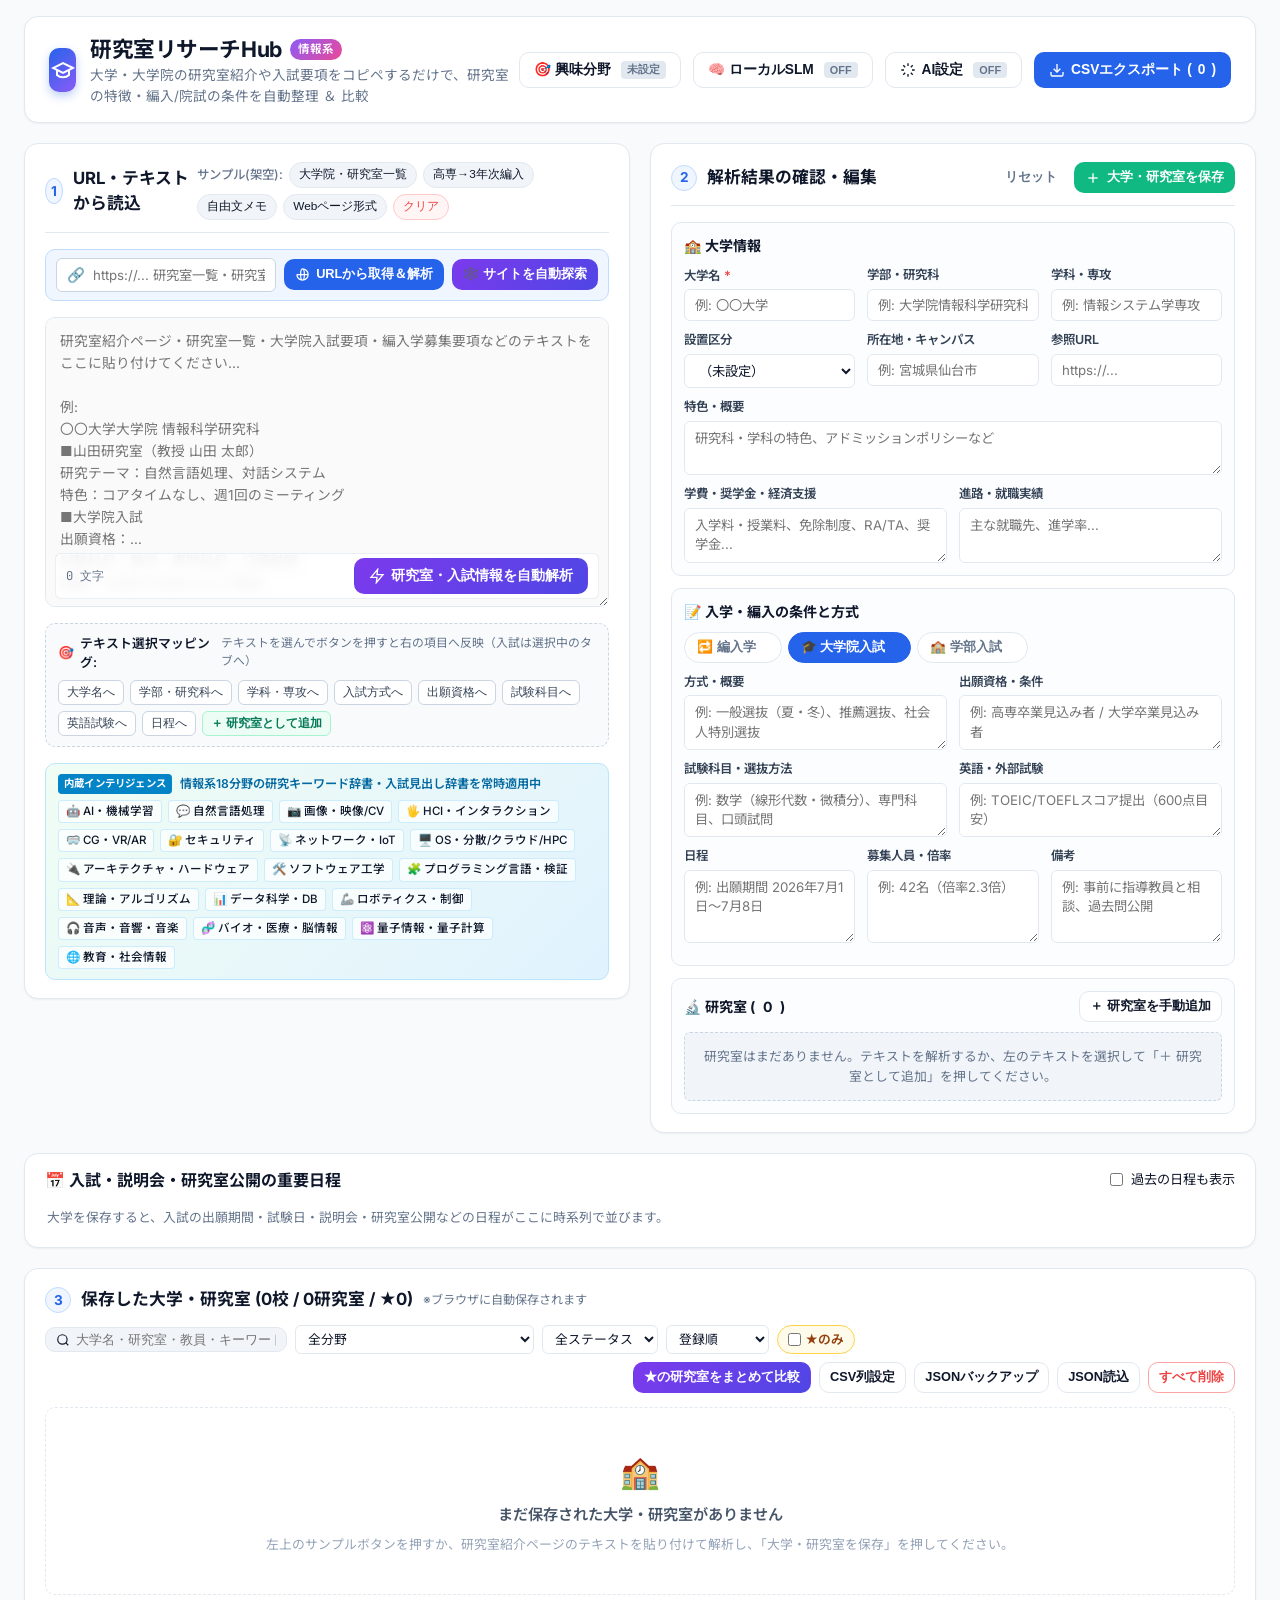
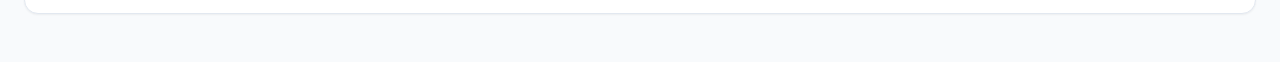
==== commit 2ad651ec: "Add a button to delete the Gemini API key from all browser storage - clearApiKey(): wipes the key fr" ====
--- a/index.html
+++ b/index.html
@@ -524,8 +524,13 @@
 
           <div class="form-group" style="margin-top: 10px;">
             <label for="geminiApiKey">Gemini API Key <span class="req">*</span></label>
-            <input type="password" id="geminiApiKey" placeholder="AIzaSy... （取得したキーを貼り付け）">
-            <span class="field-help">※キーはお使いのブラウザ（LocalStorage）にのみ保存され、Google以外のサーバーには送信されません。</span>
+            <div class="api-key-row">
+              <input type="password" id="geminiApiKey" placeholder="AIzaSy... （取得したキーを貼り付け）" autocomplete="off" spellcheck="false" data-lpignore="true" data-1p-ignore>
+              <button id="btnDeleteApiKey" type="button" class="btn btn-sm btn-outline-danger" title="保存されているAPIキーをこのブラウザから完全に削除します">🗑️ APIキーを削除</button>
+            </div>
+            <span class="api-key-status" id="aiKeyStatus"></span>
+            <span class="field-help">※キーはお使いのブラウザ（LocalStorage）にのみ保存され、Google以外のサーバーには送信されません（URLには含めず、リクエストヘッダーで送信します）。</span>
+            <span class="field-help">※ブラウザのパスワードマネージャーにキーを保存した場合は、ブラウザの設定から別途削除してください（Webページからは削除できません）。</span>
           </div>
 
           <div class="form-row-2">
--- a/css/style.css
+++ b/css/style.css
@@ -2314,3 +2314,29 @@
   border-radius: 4px;
   color: var(--text-main);
 }
+
+/* APIキー入力・削除 */
+.api-key-row {
+  display: flex;
+  gap: 8px;
+  align-items: center;
+}
+
+.api-key-row input {
+  flex: 1;
+}
+
+.api-key-row .btn:disabled {
+  opacity: 0.45;
+  cursor: not-allowed;
+}
+
+.api-key-status {
+  font-size: 0.76rem;
+  color: var(--text-muted);
+}
+
+.api-key-status.is-saved {
+  color: #047857;
+  font-weight: 600;
+}
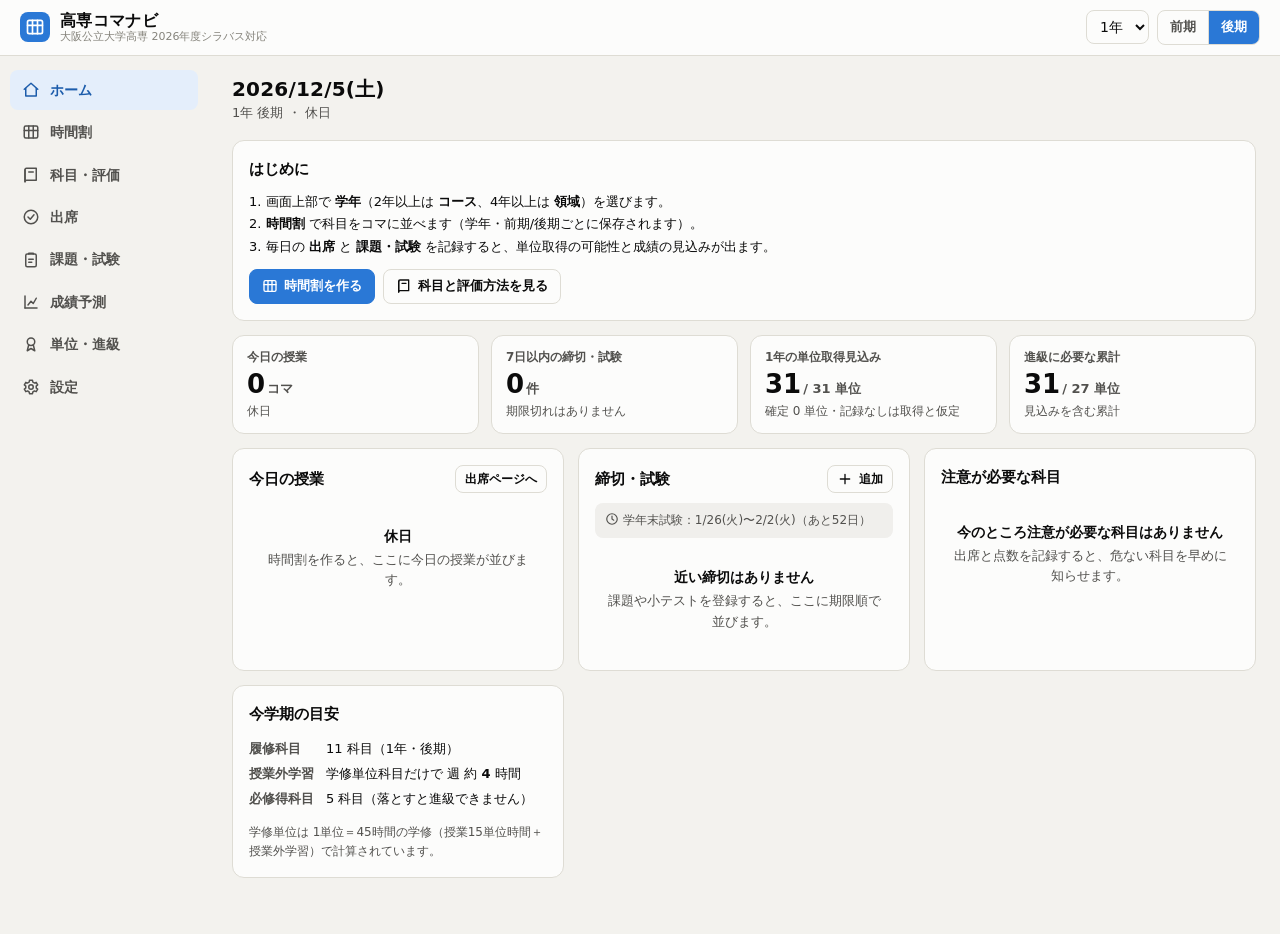
==== commit 7ad2c4c0: "Add timetable and credit tracker for OMU College of Technology (2026 syllabus) Browser-only app (HTM" ====
--- a/index.html
+++ b/index.html
@@ -1,595 +1,30 @@
 <!DOCTYPE html>
 <html lang="ja">
 <head>
-  <meta charset="UTF-8">
-  <meta name="viewport" content="width=device-width, initial-scale=1.0">
-  <title>研究室リサーチHub - 情報系 大学・大学院・研究室調査ツール</title>
-  <link rel="icon" href="data:image/svg+xml,<svg xmlns=%22http://www.w3.org/2000/svg%22 viewBox=%220 0 100 100%22><text y=%22.9em%22 font-size=%2290%22>🎓</text></svg>">
-  <link rel="preconnect" href="https://fonts.googleapis.com">
-  <link rel="preconnect" href="https://fonts.gstatic.com" crossorigin>
-  <link href="https://fonts.googleapis.com/css2?family=Inter:wght@400;500;600;700&family=Noto+Sans+JP:wght@400;500;700&family=JetBrains+Mono:wght@400;500&display=swap" rel="stylesheet">
-  <link rel="stylesheet" href="css/style.css?v=11">
+<meta charset="UTF-8">
+<meta name="viewport" content="width=device-width, initial-scale=1, viewport-fit=cover">
+<title>高専コマナビ — 大阪公立大学高専 時間割・単位ナビ</title>
+<meta name="description" content="大阪公立大学工業高等専門学校 2026年度シラバスをもとにした時間割・出席・課題・成績予測アプリ（ブラウザだけで動作）">
+<meta name="theme-color" content="#2a78d6">
+<link rel="icon" href="data:image/svg+xml,%3Csvg xmlns='http://www.w3.org/2000/svg' viewBox='0 0 32 32'%3E%3Crect width='32' height='32' rx='7' fill='%232a78d6'/%3E%3Cpath d='M8 9h16M8 16h16M8 23h16M13 6v20M20 6v20' stroke='%23fff' stroke-width='2' stroke-linecap='round'/%3E%3C/svg%3E">
+<link rel="stylesheet" href="css/style.css">
 </head>
 <body>
-  <div class="app-layout">
-    <!-- ヘッダー -->
-    <header class="app-header">
-      <div class="header-brand">
-        <div class="brand-icon">
-          <svg width="24" height="24" viewBox="0 0 24 24" fill="none" stroke="currentColor" stroke-width="2">
-            <path d="M22 10L12 5 2 10l10 5 10-5z"></path>
-            <path d="M6 12v5c3 3 9 3 12 0v-5"></path>
-          </svg>
-        </div>
-        <div>
-          <h1 class="brand-title">研究室リサーチHub <span class="badge">情報系</span></h1>
-          <p class="brand-subtitle">大学・大学院の研究室紹介や入試要項をコピペするだけで、研究室の特徴・編入/院試の条件を自動整理 ＆ 比較</p>
-        </div>
-      </div>
-      <div class="header-actions">
-        <button id="btnInterest" class="btn btn-outline" title="興味のある分野を登録すると研究室ごとのマッチ度を表示します">
-          🎯 興味分野 <span id="interestBadge" class="ai-status-off">未設定</span>
-        </button>
-        <button id="btnSlmSettings" class="btn btn-outline" title="PC上で動く小規模言語モデル(SLM)で研究室を文脈から判定します">
-          🧠 ローカルSLM <span id="slmStatusBadge" class="ai-status-off">OFF</span>
-        </button>
-        <button id="btnAiSettings" class="btn btn-outline" title="Gemini AI連携設定">
-          <svg width="16" height="16" viewBox="0 0 24 24" fill="none" stroke="currentColor" stroke-width="2">
-            <path d="M12 2v4M12 18v4M4.93 4.93l2.83 2.83M16.24 16.24l2.83 2.83M2 12h4M18 12h4M4.93 19.07l2.83-2.83M16.24 7.76l2.83-2.83"></path>
-          </svg>
-          AI設定 <span id="aiStatusBadge" class="ai-status-off">OFF</span>
-        </button>
-        <button id="btnExportCsv" class="btn btn-primary" title="保存した研究室データをCSVでダウンロード">
-          <svg width="16" height="16" viewBox="0 0 24 24" fill="none" stroke="currentColor" stroke-width="2">
-            <path d="M21 15v4a2 2 0 0 1-2 2H5a2 2 0 0 1-2-2v-4"></path>
-            <polyline points="7 10 12 15 17 10"></polyline>
-            <line x1="12" y1="15" x2="12" y2="3"></line>
-          </svg>
-          CSVエクスポート (<span id="exportCountBadge">0</span>)
-        </button>
-      </div>
-    </header>
-
-    <!-- メインコンテンツ (左右2カラム) -->
-    <main class="main-container">
-      <!-- 左ペイン: テキスト入力 & 解析 -->
-      <section class="panel panel-input">
-        <div class="panel-header">
-          <div class="panel-title-group">
-            <span class="step-num">1</span>
-            <h2>URL・テキストから読込</h2>
-          </div>
-          <div class="panel-tools">
-            <span class="sample-label">サンプル(架空):</span>
-            <button class="btn-chip" data-sample="graduate">大学院・研究室一覧</button>
-            <button class="btn-chip" data-sample="transfer">高専→3年次編入</button>
-            <button class="btn-chip" data-sample="freeform">自由文メモ</button>
-            <button class="btn-chip" data-sample="webpage">Webページ形式</button>
-            <button id="btnClearRaw" class="btn-chip btn-chip-danger" title="クリア">クリア</button>
-          </div>
-        </div>
-
-        <!-- URL直接読み込みバー -->
-        <div class="url-fetch-bar">
-          <div class="url-input-group">
-            <span class="url-icon">🔗</span>
-            <input type="url" id="pageUrlInput" placeholder="https://... 研究室一覧・研究室紹介・入試要項ページのURLを入力">
-          </div>
-          <button id="btnFetchUrl" class="btn btn-primary btn-sm">
-            <svg width="15" height="15" viewBox="0 0 24 24" fill="none" stroke="currentColor" stroke-width="2">
-              <path d="M21 12a9 9 0 0 1-9 9m9-9a9 9 0 0 0-9-9m9 9H3m9 9a9 9 0 0 1-9-9m9 9c1.66 0 3-4.03 3-9s-1.34-9-3-9m0 18c-1.66 0-3-4.03-3-9s1.34-9 3-9"></path>
-            </svg>
-            URLから取得＆解析
-          </button>
-          <button id="btnOpenCrawler" class="btn btn-accent btn-sm" title="トップページなどからリンクをたどり、研究室一覧・入試ページを自動で探します">
-            🕸️ サイトを自動探索
-          </button>
-        </div>
-
-        <div class="input-area-wrapper">
-          <textarea id="rawPageText" placeholder="研究室紹介ページ・研究室一覧・大学院入試要項・編入学募集要項などのテキストをここに貼り付けてください...&#10;&#10;例:&#10;〇〇大学大学院 情報科学研究科&#10;■山田研究室（教授 山田 太郎）&#10;研究テーマ：自然言語処理、対話システム&#10;特色：コアタイムなし、週1回のミーティング&#10;■大学院入試&#10;出願資格：…&#10;試験科目：数学・専門科目・口頭試問&#10;英語：TOEIC/TOEFLスコア提出"></textarea>
-
-          <div class="input-floating-bar">
-            <div class="input-stats">
-              <span id="charCount">0</span> 文字
-            </div>
-            <div class="action-buttons">
-              <button id="btnParseText" class="btn btn-accent">
-                <svg width="16" height="16" viewBox="0 0 24 24" fill="none" stroke="currentColor" stroke-width="2">
-                  <polygon points="13 2 3 14 12 14 11 22 21 10 12 10 13 2"></polygon>
-                </svg>
-                研究室・入試情報を自動解析
-              </button>
-            </div>
-          </div>
-        </div>
-
-        <!-- テキスト選択補助ツール（スナイパーマッピング） -->
-        <div class="sniper-helper">
-          <div class="sniper-header">
-            <span class="sniper-icon">🎯</span>
-            <span class="sniper-title">テキスト選択マッピング:</span>
-            <span class="sniper-desc">テキストを選んでボタンを押すと右の項目へ反映（入試は選択中のタブへ）</span>
-          </div>
-          <div class="sniper-chips" id="sniperChips">
-            <button class="chip-assign" data-target="u:name">大学名へ</button>
-            <button class="chip-assign" data-target="u:faculty">学部・研究科へ</button>
-            <button class="chip-assign" data-target="u:department">学科・専攻へ</button>
-            <button class="chip-assign" data-target="a:summary">入試方式へ</button>
-            <button class="chip-assign" data-target="a:eligibility">出願資格へ</button>
-            <button class="chip-assign" data-target="a:subjects">試験科目へ</button>
-            <button class="chip-assign" data-target="a:english">英語試験へ</button>
-            <button class="chip-assign" data-target="a:schedule">日程へ</button>
-            <button class="chip-assign chip-assign-lab" data-target="lab:new">＋ 研究室として追加</button>
-          </div>
-        </div>
-
-        <!-- 研究分野辞書の状況 -->
-        <div class="parser-intel-card">
-          <div class="intel-header">
-            <span class="intel-badge">内蔵インテリジェンス</span>
-            <span>情報系18分野の研究キーワード辞書・入試見出し辞書を常時適用中</span>
-          </div>
-          <div class="intel-tags" id="intelTags">
-            <!-- 動的生成 -->
-          </div>
-        </div>
-      </section>
-
-      <!-- 右ペイン: 解析結果のプレビュー＆編集 -->
-      <section class="panel panel-preview">
-        <div class="panel-header">
-          <div class="panel-title-group">
-            <span class="step-num">2</span>
-            <h2>解析結果の確認・編集</h2>
-          </div>
-          <div class="panel-tools">
-            <button id="btnResetForm" class="btn btn-sm btn-ghost">リセット</button>
-            <button id="btnSaveUniversity" class="btn btn-sm btn-success">
-              <svg width="16" height="16" viewBox="0 0 24 24" fill="none" stroke="currentColor" stroke-width="2">
-                <line x1="12" y1="5" x2="12" y2="19"></line>
-                <line x1="5" y1="12" x2="19" y2="12"></line>
-              </svg>
-              大学・研究室を保存
-            </button>
-          </div>
-        </div>
-
-        <form id="parsedDataForm" class="parsed-form" autocomplete="off">
-          <!-- 大学情報 -->
-          <div class="form-section">
-            <div class="form-section-title">🏫 大学情報</div>
-            <div class="form-row-3">
-              <div class="form-group">
-                <label for="u_name">大学名 <span class="req">*</span></label>
-                <input type="text" id="u_name" placeholder="例: 〇〇大学">
-              </div>
-              <div class="form-group">
-                <label for="u_faculty">学部・研究科</label>
-                <input type="text" id="u_faculty" placeholder="例: 大学院情報科学研究科">
-              </div>
-              <div class="form-group">
-                <label for="u_department">学科・専攻</label>
-                <input type="text" id="u_department" placeholder="例: 情報システム学専攻">
-              </div>
-            </div>
-            <div class="form-row-3">
-              <div class="form-group">
-                <label for="u_type">設置区分</label>
-                <select id="u_type">
-                  <option value="">（未設定）</option>
-                  <option value="国立">国立</option>
-                  <option value="公立">公立</option>
-                  <option value="私立">私立</option>
-                  <option value="その他">その他</option>
-                </select>
-              </div>
-              <div class="form-group">
-                <label for="u_location">所在地・キャンパス</label>
-                <input type="text" id="u_location" placeholder="例: 宮城県仙台市">
-              </div>
-              <div class="form-group">
-                <label for="u_url">参照URL</label>
-                <input type="text" id="u_url" placeholder="https://...">
-              </div>
-            </div>
-            <div class="form-group">
-              <label for="u_overview">特色・概要</label>
-              <textarea id="u_overview" rows="2" placeholder="研究科・学科の特色、アドミッションポリシーなど"></textarea>
-            </div>
-            <div class="form-row-2">
-              <div class="form-group">
-                <label for="u_tuition">学費・奨学金・経済支援</label>
-                <textarea id="u_tuition" rows="2" placeholder="入学料・授業料、免除制度、RA/TA、奨学金..."></textarea>
-              </div>
-              <div class="form-group">
-                <label for="u_career">進路・就職実績</label>
-                <textarea id="u_career" rows="2" placeholder="主な就職先、進学率..."></textarea>
-              </div>
-            </div>
-          </div>
-
-          <!-- 入試・編入情報 -->
-          <div class="form-section">
-            <div class="form-section-title">📝 入学・編入の条件と方式</div>
-            <div class="track-tabs" id="trackTabs">
-              <!-- 動的生成 -->
-            </div>
-            <div id="trackPanels">
-              <!-- 動的生成 -->
-            </div>
-            <div class="events-preview" id="eventsPreview"></div>
-          </div>
-
-          <!-- 研究室 -->
-          <div class="form-section">
-            <div class="form-section-title">
-              🔬 研究室 (<span id="draftLabCount">0</span>)
-              <button type="button" id="btnAddLabManual" class="btn btn-sm btn-outline">＋ 研究室を手動追加</button>
-            </div>
-            <div id="labEditorList" class="lab-editor-list">
-              <!-- 動的生成 -->
-            </div>
-          </div>
-        </form>
-      </section>
-    </main>
-
-    <!-- 重要日程 -->
-    <section class="schedule-section" id="scheduleSection">
-      <div class="schedule-header">
-        <h2>📅 入試・説明会・研究室公開の重要日程</h2>
-        <label class="checkbox-label"><input type="checkbox" id="showPastEvents"> <span>過去の日程も表示</span></label>
-      </div>
-      <div id="scheduleList" class="schedule-list"></div>
-    </section>
-
-    <!-- 下部ペイン: 保存済み大学・研究室 -->
-    <section class="table-section">
-      <div class="table-header">
-        <div class="table-title-group">
-          <span class="step-num">3</span>
-          <h2>保存した大学・研究室 (<span id="uniCount">0</span>校 / <span id="labCount">0</span>研究室 / ★<span id="favCount">0</span>)</h2>
-          <span class="table-hint">※ブラウザに自動保存されます</span>
-        </div>
-        <div class="table-actions">
-          <div class="search-box">
-            <svg width="14" height="14" viewBox="0 0 24 24" fill="none" stroke="currentColor" stroke-width="2">
-              <circle cx="11" cy="11" r="8"></circle>
-              <line x1="21" y1="21" x2="16.65" y2="16.65"></line>
-            </svg>
-            <input type="text" id="listFilterInput" placeholder="大学名・研究室・教員・キーワードで検索...">
-          </div>
-          <select id="areaFilter" class="select-sm" title="研究分野で絞り込み">
-            <option value="">全分野</option>
-          </select>
-          <select id="statusFilter" class="select-sm" title="ステータスで絞り込み">
-            <option value="">全ステータス</option>
-          </select>
-          <select id="sortSelect" class="select-sm" title="研究室の並び順">
-            <option value="default">登録順</option>
-            <option value="match">マッチ度順</option>
-            <option value="priority">志望度順</option>
-            <option value="name">研究室名順</option>
-          </select>
-          <label class="toggle-chip" title="★をつけた研究室だけを表示">
-            <input type="checkbox" id="favOnlyToggle"> <span>★のみ</span>
-          </label>
-        </div>
-      </div>
-      <div class="table-subactions">
-        <button id="btnCompareFavorites" class="btn btn-sm btn-accent">★の研究室をまとめて比較</button>
-        <button id="btnColumnSettings" class="btn btn-sm btn-outline">CSV列設定</button>
-        <button id="btnExportJson" class="btn btn-sm btn-outline" title="すべてのデータをJSONファイルにバックアップ">JSONバックアップ</button>
-        <button id="btnImportJson" class="btn btn-sm btn-outline" title="JSONバックアップから復元">JSON読込</button>
-        <input type="file" id="importFileInput" accept="application/json,.json" hidden>
-        <button id="btnClearAllRecords" class="btn btn-sm btn-outline-danger">すべて削除</button>
-      </div>
-
-      <div id="universityList" class="university-list">
-        <!-- 動的生成 -->
-      </div>
-    </section>
-
-    <!-- 比較トレイ -->
-    <div id="compareTray" class="compare-tray hidden">
-      <span class="compare-tray-title">⚖️ 比較リスト</span>
-      <div id="compareTrayItems" class="compare-tray-items"></div>
-      <button id="btnOpenCompare" class="btn btn-sm btn-primary">比較表を開く</button>
-      <button id="btnClearCompare" class="btn btn-sm btn-ghost">クリア</button>
-    </div>
-
-    <!-- 研究室詳細モーダル -->
-    <div id="labModal" class="modal-overlay hidden">
-      <div class="modal-card modal-wide">
-        <div class="modal-header">
-          <h3 id="labModalTitle">研究室詳細</h3>
-          <button class="modal-close" data-close-modal>&times;</button>
-        </div>
-        <div class="modal-body" id="labModalBody"></div>
-        <div class="modal-footer" id="labModalFooter"></div>
-      </div>
-    </div>
-
-    <!-- 大学詳細モーダル -->
-    <div id="uniModal" class="modal-overlay hidden">
-      <div class="modal-card modal-wide">
-        <div class="modal-header">
-          <h3 id="uniModalTitle">大学詳細</h3>
-          <button class="modal-close" data-close-modal>&times;</button>
-        </div>
-        <div class="modal-body" id="uniModalBody"></div>
-        <div class="modal-footer" id="uniModalFooter"></div>
-      </div>
-    </div>
-
-    <!-- 比較モーダル -->
-    <div id="compareModal" class="modal-overlay hidden">
-      <div class="modal-card modal-xwide">
-        <div class="modal-header">
-          <h3>⚖️ 研究室比較</h3>
-          <button class="modal-close" data-close-modal>&times;</button>
-        </div>
-        <div class="modal-body">
-          <label class="checkbox-label"><input type="checkbox" id="compareDiffOnly"> <span>違いがある項目だけ表示</span></label>
-          <div class="compare-scroll" id="compareTableWrap"></div>
-        </div>
-        <div class="modal-footer">
-          <button id="btnExportCompareCsv" class="btn btn-outline">比較表をCSVで保存</button>
-          <button class="btn btn-primary" data-close-modal>閉じる</button>
-        </div>
-      </div>
-    </div>
-
-    <!-- 興味分野モーダル -->
-    <div id="interestModal" class="modal-overlay hidden">
-      <div class="modal-card">
-        <div class="modal-header">
-          <h3>🎯 興味のある研究分野</h3>
-          <button class="modal-close" data-close-modal>&times;</button>
-        </div>
-        <div class="modal-body">
-          <p class="modal-desc">興味のある分野・キーワードを登録すると、各研究室の「マッチ度」を自動計算し、マッチ度順に並べ替えられます。</p>
-          <div class="column-checkboxes" id="interestAreaCheckboxes"></div>
-          <div class="form-group">
-            <label for="interestKeywords">追加キーワード（カンマ・スペース区切り）</label>
-            <input type="text" id="interestKeywords" placeholder="例: LLM, 対話, 医用画像, FPGA">
-          </div>
-        </div>
-        <div class="modal-footer">
-          <button id="btnClearInterest" class="btn btn-ghost btn-sm">クリア</button>
-          <button id="btnSaveInterest" class="btn btn-primary">保存</button>
-        </div>
-      </div>
-    </div>
-
-    <!-- サイト自動探索モーダル -->
-    <div id="crawlModal" class="modal-overlay hidden">
-      <div class="modal-card modal-xwide">
-        <div class="modal-header">
-          <h3>🕸️ サイト自動探索 <span class="modal-sub">トップページ・研究科ページからリンクをたどって研究室一覧を自動収集</span></h3>
-          <button class="modal-close" data-close-modal>&times;</button>
-        </div>
-        <div class="modal-body">
-          <div class="crawl-form">
-            <div class="url-input-group">
-              <span class="url-icon">🏫</span>
-              <input type="url" id="crawlStartUrl" placeholder="https://www.example.ac.jp/ （大学・研究科・学科のトップページなど）">
-            </div>
-            <button id="btnStartCrawl" class="btn btn-primary">探索開始</button>
-            <button id="btnStopCrawl" class="btn btn-outline-danger hidden">停止</button>
-          </div>
-          <div class="crawl-options">
-            <label>最大ページ数 <input type="number" id="crawlMaxPages" min="3" max="150" value="25"></label>
-            <label>リンクの深さ <input type="number" id="crawlMaxDepth" min="1" max="6" value="3"></label>
-            <label class="checkbox-label"><input type="checkbox" id="crawlInfoOnly" checked> <span>情報系を優先</span></label>
-            <label class="checkbox-label"><input type="checkbox" id="crawlAdmissions" checked> <span>入試・編入ページも探す</span></label>
-            <label class="checkbox-label"><input type="checkbox" id="crawlFollowLabs" checked> <span>研究室ページの概要も取得（最大 <input type="number" id="crawlLabPageLimit" min="0" max="60" value="10"> 件）</span></label>
-            <label class="checkbox-label"><input type="checkbox" id="crawlUseSlm"> <span id="crawlSlmLabel">ローカルSLMで文脈判定</span></label>
-          </div>
-          <p class="field-help">同じサイト（同じドメイン）の中だけを、robots.txtを守り1ページごとに待機しながら探索します。PDFの募集要項は読み込めないため、必要に応じてテキストを貼り付けてください。</p>
-
-          <div class="crawl-progress">
-            <div class="progress-bar"><div class="progress-fill" id="crawlProgressFill"></div></div>
-            <span id="crawlStatus" class="crawl-status">開始URLを入力して「探索開始」を押してください</span>
-          </div>
-
-          <div class="crawl-columns">
-            <div class="crawl-log-wrap">
-              <div class="crawl-col-title">📜 探索ログ</div>
-              <ol id="crawlLog" class="crawl-log"></ol>
-            </div>
-            <div class="crawl-results-wrap">
-              <div class="crawl-col-title">
-                🔬 見つかった研究室 (<span id="crawlLabCount">0</span>)
-                <select id="crawlGroupBy" class="select-sm">
-                  <option value="field">ページの分野見出しで分類</option>
-                  <option value="tag">研究分野タグ(自動)で分類</option>
-                </select>
-                <button id="btnCrawlSelectAll" class="btn btn-sm btn-ghost">全選択</button>
-                <button id="btnCrawlSelectNone" class="btn btn-sm btn-ghost">全解除</button>
-              </div>
-              <div id="crawlResults" class="crawl-results">
-                <div class="text-dim">探索すると、ここに分野別の研究室一覧が表示されます。</div>
-              </div>
-            </div>
-          </div>
-        </div>
-        <div class="modal-footer">
-          <span id="crawlAdmissionNote" class="crawl-admission-note"></span>
-          <span class="footer-spacer"></span>
-          <button id="btnImportCrawl" class="btn btn-success" disabled>選択した研究室を解析結果に読み込む</button>
-          <button class="btn btn-outline" data-close-modal>閉じる</button>
-        </div>
-      </div>
-    </div>
-
-    <!-- ローカルSLM設定モーダル -->
-    <div id="slmModal" class="modal-overlay hidden">
-      <div class="modal-card modal-wide">
-        <div class="modal-header">
-          <h3>🧠 ローカルSLM（小規模言語モデル）設定</h3>
-          <button class="modal-close" data-close-modal>&times;</button>
-        </div>
-        <div class="modal-body">
-          <p class="modal-desc">
-            クラウドに送らず、お使いのPCだけで動く言語モデルで「どの行が研究室か」「どのリンクをたどるか」を文脈から判断します。
-            「〇〇研究室」と書かれていない教員名の一覧や、文章中に出てくる研究室も拾えるようになります。
-            モデルの出力は必ずページ内の行番号と照合し、ページに書かれていない研究室名は採用しません。
-          </p>
-          <div class="slm-backends">
-            <label class="slm-backend">
-              <input type="radio" name="slmBackend" value="none">
-              <span><strong>使わない</strong><br><small>ルール（ヒューリスティック）のみで抽出</small></span>
-            </label>
-            <label class="slm-backend">
-              <input type="radio" name="slmBackend" value="webllm">
-              <span><strong>ブラウザ内で実行</strong><br><small>WebLLM / WebGPU。インストール不要（初回のみモデルをダウンロード）</small></span>
-            </label>
-            <label class="slm-backend">
-              <input type="radio" name="slmBackend" value="server">
-              <span><strong>ローカルLLMサーバー</strong><br><small>Ollama・LM Studio・llama.cpp など（高速・大きめのモデルも可）</small></span>
-            </label>
-          </div>
-
-          <div id="slmWebllmSection" class="slm-section">
-            <div class="form-row-2">
-              <div class="form-group">
-                <label for="slmWebllmModel">モデル</label>
-                <select id="slmWebllmModel"></select>
-              </div>
-              <div class="form-group">
-                <label>WebGPU</label>
-                <div id="slmWebGpuStatus" class="slm-gpu-status"></div>
-              </div>
-            </div>
-            <span class="field-help">モデルはHugging Faceから初回のみダウンロードされ、ブラウザ内にキャッシュされます（数百MB〜数GB）。</span>
-          </div>
-
-          <div id="slmServerSection" class="slm-section">
-            <div class="form-row-3">
-              <div class="form-group">
-                <label for="slmServerFlavor">API形式</label>
-                <select id="slmServerFlavor">
-                  <option value="ollama">Ollama（ネイティブAPI）</option>
-                  <option value="openai">OpenAI互換（LM Studio / llama.cpp / Ollama /v1）</option>
-                </select>
-              </div>
-              <div class="form-group">
-                <label for="slmServerUrl">サーバーURL</label>
-                <input type="text" id="slmServerUrl" placeholder="http://127.0.0.1:11434">
-              </div>
-              <div class="form-group">
-                <label for="slmServerModel">モデル名</label>
-                <input type="text" id="slmServerModel" list="slmServerModelList" placeholder="qwen2.5:3b">
-                <datalist id="slmServerModelList"></datalist>
-              </div>
-            </div>
-            <div class="slm-hint">
-              Ollamaの例: <code>ollama pull qwen2.5:3b</code> を実行してから、このアプリを <code>python server.py</code> で開いてください。
-              <button id="btnSlmListModels" class="btn btn-sm btn-ghost" type="button">インストール済みモデルを取得</button>
-            </div>
-          </div>
-
-          <div class="crawl-progress">
-            <div class="progress-bar"><div class="progress-fill" id="slmProgressFill"></div></div>
-            <span id="slmStatusText" class="crawl-status"></span>
-          </div>
-        </div>
-        <div class="modal-footer">
-          <button id="btnSlmTest" class="btn btn-outline">モデルを準備してテスト</button>
-          <button id="btnSlmSave" class="btn btn-primary">保存</button>
-        </div>
-      </div>
-    </div>
-
-    <!-- AI設定モーダル -->
-    <div id="aiModal" class="modal-overlay hidden">
-      <div class="modal-card">
-        <div class="modal-header">
-          <h3>🤖 無料で使えるAI（Gemini）抽出設定</h3>
-          <button class="modal-close" data-close-modal>&times;</button>
-        </div>
-        <div class="modal-body">
-          <div class="free-badge-banner">
-            <div class="banner-title">✨ Googleアカウントがあれば無料で利用できます</div>
-            <div class="banner-text">
-              Google AI Studioから<strong>クレジットカード登録なし</strong>でAPIキーを発行できます。<br>
-              表記が崩れた研究室紹介や、英語ページ・PDFからのコピペも高精度に構造化できます。
-            </div>
-            <a href="https://aistudio.google.com/app/apikey" target="_blank" rel="noopener" class="btn btn-sm btn-accent" style="margin-top: 8px; display: inline-flex; text-decoration: none;">
-              🔑 Google AI Studioで無料APIキーを取得する (別タブで開く)
-            </a>
-          </div>
-
-          <div class="form-group" style="margin-top: 10px;">
-            <label for="geminiApiKey">Gemini API Key <span class="req">*</span></label>
-            <div class="api-key-row">
-              <input type="password" id="geminiApiKey" placeholder="AIzaSy... （取得したキーを貼り付け）" autocomplete="off" spellcheck="false" data-lpignore="true" data-1p-ignore>
-              <button id="btnDeleteApiKey" type="button" class="btn btn-sm btn-outline-danger" title="保存されているAPIキーをこのブラウザから完全に削除します">🗑️ APIキーを削除</button>
-            </div>
-            <span class="api-key-status" id="aiKeyStatus"></span>
-            <span class="field-help">※キーはお使いのブラウザ（LocalStorage）にのみ保存され、Google以外のサーバーには送信されません（URLには含めず、リクエストヘッダーで送信します）。</span>
-            <span class="field-help">※ブラウザのパスワードマネージャーにキーを保存した場合は、ブラウザの設定から別途削除してください（Webページからは削除できません）。</span>
-          </div>
-
-          <div class="form-row-2">
-            <div class="form-group">
-              <label for="geminiModel">モデル</label>
-              <select id="geminiModel">
-                <option value="gemini-3.5-flash-lite" selected>Gemini 3.5 Flash-Lite (最新・最速・高負荷に強い推奨モデル)</option>
-                <option value="gemini-3.8-flash">Gemini 3.8 Flash (高精度・混雑時は自動切替)</option>
-                <option value="gemini-3.1-flash-lite">Gemini 3.1 Flash-Lite (軽量バックアップ)</option>
-              </select>
-            </div>
-            <div class="form-group" style="justify-content: flex-end;">
-              <label class="checkbox-label" style="padding-bottom: 8px;">
-                <input type="checkbox" id="aiAutoParseCheck" checked>
-                <span><strong>常にAI優先で解析する</strong></span>
-              </label>
-            </div>
-          </div>
-        </div>
-        <div class="modal-footer">
-          <button id="btnTestAi" class="btn btn-outline">接続テスト</button>
-          <button id="btnSaveAiSettings" class="btn btn-primary">保存してAI解析を有効化</button>
-        </div>
-      </div>
-    </div>
-
-    <!-- カラム設定モーダル -->
-    <div id="colModal" class="modal-overlay hidden">
-      <div class="modal-card">
-        <div class="modal-header">
-          <h3>📊 CSV出力列の選択</h3>
-          <button class="modal-close" data-close-modal>&times;</button>
-        </div>
-        <div class="modal-body">
-          <p class="modal-desc">CSVは「1研究室 = 1行」で出力され、大学・入試情報の列は各行に繰り返し入ります。</p>
-          <label class="checkbox-label"><input type="checkbox" id="exportFavOnly"> <span><strong>★をつけた研究室だけを出力する</strong></span></label>
-          <div class="column-checkboxes" id="columnCheckboxes">
-            <!-- 動的生成 -->
-          </div>
-        </div>
-        <div class="modal-footer">
-          <button id="btnSelectAllCols" class="btn btn-ghost btn-sm">全選択</button>
-          <button id="btnSaveCols" class="btn btn-primary">適用</button>
-        </div>
-      </div>
-    </div>
-
-    <!-- トースト通知 -->
-    <div id="toastContainer" class="toast-container"></div>
-  </div>
-
-  <script src="js/samples.js?v=11"></script>
-  <script src="js/insights.js?v=11"></script>
-  <script src="js/parser.js?v=11"></script>
-  <script src="js/url-fetcher.js?v=11"></script>
-  <script src="js/slm.js?v=11"></script>
-  <script src="js/lab-extractor.js?v=11"></script>
-  <script src="js/crawler.js?v=11"></script>
-  <script src="js/ai-parser.js?v=11"></script>
-  <script src="js/app.js?v=11"></script>
+<div id="app">
+  <header class="appbar" id="appbar"></header>
+  <nav class="nav" id="nav" aria-label="メインメニュー"></nav>
+  <main class="page" id="page" tabindex="-1"></main>
+</div>
+<div id="modal-root"></div>
+<div id="toast" class="toast" role="status" aria-live="polite"></div>
+<noscript><p style="padding:24px">このアプリは JavaScript を有効にして開いてください。</p></noscript>
+<script src="js/data.js"></script>
+<script src="js/core.js"></script>
+<script src="js/calc.js"></script>
+<script src="js/ui.js"></script>
+<script src="js/pages-timetable.js"></script>
+<script src="js/pages-study.js"></script>
+<script src="js/pages-credits.js"></script>
+<script src="js/main.js"></script>
 </body>
 </html>
--- a/css/style.css
+++ b/css/style.css
@@ -1,2342 +1,393 @@
-/* ==========================================================================
-   研究室リサーチHub - メインスタイルシート (Vanilla CSS)
-   ========================================================================== */
-
+/* 高専コマナビ — styles */
 :root {
-  --bg-main: #f8fafc;
-  --bg-card: #ffffff;
-  --bg-subtle: #f1f5f9;
-  --border-color: #e2e8f0;
-  --border-focus: #3b82f6;
-
-  --text-main: #0f172a;
-  --text-muted: #64748b;
-  --text-dim: #94a3b8;
-
-  --primary: #2563eb;
-  --primary-hover: #1d4ed8;
-  --primary-light: #eff6ff;
-
-  --accent: #8b5cf6;
-  --accent-hover: #7c3aed;
-  --accent-light: #f5f3ff;
-
-  --success: #10b981;
-  --success-hover: #059669;
-  --success-light: #ecfdf5;
-
-  --danger: #ef4444;
-  --danger-hover: #dc2626;
-  --danger-light: #fef2f2;
-
-  --warning: #f59e0b;
-
-  --font-sans: 'Inter', 'Noto Sans JP', -apple-system, BlinkMacSystemFont, sans-serif;
-  --font-mono: 'JetBrains Mono', monospace;
-
-  --shadow-sm: 0 1px 2px 0 rgb(0 0 0 / 0.05);
-  --shadow-md: 0 4px 6px -1px rgb(0 0 0 / 0.07), 0 2px 4px -2px rgb(0 0 0 / 0.05);
-  --shadow-lg: 0 10px 15px -3px rgb(0 0 0 / 0.08), 0 4px 6px -4px rgb(0 0 0 / 0.04);
-  --shadow-glow: 0 0 20px -3px rgba(37, 99, 235, 0.25);
-
-  --radius-sm: 6px;
-  --radius-md: 10px;
-  --radius-lg: 14px;
-}
-
-* {
-  box-sizing: border-box;
-  margin: 0;
-  padding: 0;
-}
-
+  color-scheme: light;
+  --bg: #f3f2ee;
+  --surface: #fcfcfb;
+  --surface-2: #f0efec;
+  --surface-3: #e7e5df;
+  --border: #dedcd4;
+  --text: #0b0b0b;
+  --text-2: #52514e;
+  --text-3: #85837b;
+  --accent: #2a78d6;
+  --accent-ink: #1c5cab;
+  --accent-soft: #e4eefb;
+  --on-accent: #ffffff;
+  --shadow: 0 1px 2px rgba(20, 20, 15, .06), 0 4px 16px rgba(20, 20, 15, .06);
+  /* 科目カテゴリ（固定順・カテゴリに紐づく） */
+  --cat-sci: #2a78d6; --cat-lang: #eb6834; --cat-hum: #1baf7a; --cat-pe: #eda100;
+  --cat-art: #e87ba4; --cat-com: #008300; --cat-base: #6250d6; --cat-app: #e34948; --cat-custom: #85837b;
+  /* 評価項目の種別 */
+  --k-exam: #2a78d6; --k-task: #eb6834; --k-quiz: #1baf7a; --k-present: #eda100;
+  --k-practice: #e87ba4; --k-attitude: #008300; --k-other: #6250d6;
+  /* 状態（固定） */
+  --good: #0ca30c; --warning: #fab219; --serious: #ec835a; --critical: #d03b3b;
+  --good-ink: #006300; --warning-ink: #7a5200; --serious-ink: #9a3d16; --critical-ink: #a32222;
+  --tint: 12%;
+  --radius: 12px;
+  --radius-s: 8px;
+  --nav-w: 208px;
+  --font: "Hiragino Sans", "Hiragino Kaku Gothic ProN", "Noto Sans JP", "Yu Gothic UI", "Meiryo", system-ui, -apple-system, "Segoe UI", sans-serif;
+}
+@media (prefers-color-scheme: dark) {
+  :root:where(:not([data-theme="light"])) {
+    color-scheme: dark;
+    --bg: #111110; --surface: #1a1a19; --surface-2: #232321; --surface-3: #2e2e2b; --border: #353531;
+    --text: #f0efec; --text-2: #c3c2b7; --text-3: #8f8e85;
+    --accent: #3987e5; --accent-ink: #86b6ef; --accent-soft: #17263a; --on-accent: #ffffff;
+    --shadow: 0 1px 2px rgba(0, 0, 0, .4), 0 6px 20px rgba(0, 0, 0, .35);
+    --cat-sci: #3987e5; --cat-lang: #d95926; --cat-hum: #199e70; --cat-pe: #c98500;
+    --cat-art: #d55181; --cat-com: #008300; --cat-base: #9085e9; --cat-app: #e66767; --cat-custom: #8f8e85;
+    --k-exam: #3987e5; --k-task: #d95926; --k-quiz: #199e70; --k-present: #c98500;
+    --k-practice: #d55181; --k-attitude: #008300; --k-other: #9085e9;
+    --good-ink: #5fd35f; --warning-ink: #fab219; --serious-ink: #f0a283; --critical-ink: #f08a8a;
+    --tint: 20%;
+  }
+}
+:root[data-theme="dark"] {
+  color-scheme: dark;
+  --bg: #111110; --surface: #1a1a19; --surface-2: #232321; --surface-3: #2e2e2b; --border: #353531;
+  --text: #f0efec; --text-2: #c3c2b7; --text-3: #8f8e85;
+  --accent: #3987e5; --accent-ink: #86b6ef; --accent-soft: #17263a; --on-accent: #ffffff;
+  --shadow: 0 1px 2px rgba(0, 0, 0, .4), 0 6px 20px rgba(0, 0, 0, .35);
+  --cat-sci: #3987e5; --cat-lang: #d95926; --cat-hum: #199e70; --cat-pe: #c98500;
+  --cat-art: #d55181; --cat-com: #008300; --cat-base: #9085e9; --cat-app: #e66767; --cat-custom: #8f8e85;
+  --k-exam: #3987e5; --k-task: #d95926; --k-quiz: #199e70; --k-present: #c98500;
+  --k-practice: #d55181; --k-attitude: #008300; --k-other: #9085e9;
+  --good-ink: #5fd35f; --warning-ink: #fab219; --serious-ink: #f0a283; --critical-ink: #f08a8a;
+  --tint: 20%;
+}
+
+* { box-sizing: border-box; }
+html { -webkit-text-size-adjust: 100%; }
 body {
-  font-family: var(--font-sans);
-  background-color: var(--bg-main);
-  color: var(--text-main);
-  line-height: 1.5;
-  -webkit-font-smoothing: antialiased;
-  min-height: 100vh;
-}
-
-/* アプリレイアウト */
-.app-layout {
-  max-width: 1540px;
-  margin: 0 auto;
-  padding: 16px 24px 48px;
-  display: flex;
-  flex-direction: column;
-  gap: 20px;
-}
-
-/* ヘッダー */
-.app-header {
-  display: flex;
-  align-items: center;
-  justify-content: space-between;
-  background: var(--bg-card);
-  padding: 16px 24px;
-  border-radius: var(--radius-lg);
-  border: 1px solid var(--border-color);
-  box-shadow: var(--shadow-sm);
-}
-
-.header-brand {
-  display: flex;
-  align-items: center;
-  gap: 14px;
-}
-
-.brand-icon {
-  width: 44px;
-  height: 44px;
-  background: linear-gradient(135deg, #2563eb, #8b5cf6);
-  color: white;
-  display: flex;
-  align-items: center;
-  justify-content: center;
-  border-radius: var(--radius-md);
-  box-shadow: 0 4px 10px rgba(37, 99, 235, 0.3);
-}
-
-.brand-title {
-  font-size: 1.35rem;
-  font-weight: 700;
-  letter-spacing: -0.02em;
-  display: flex;
-  align-items: center;
-  gap: 8px;
-}
-
-.brand-title .badge {
-  font-size: 0.72rem;
-  font-weight: 600;
-  background: linear-gradient(135deg, #8b5cf6, #ec4899);
-  color: white;
-  padding: 2px 8px;
-  border-radius: 9999px;
-  letter-spacing: 0;
-}
-
-.brand-subtitle {
-  font-size: 0.85rem;
-  color: var(--text-muted);
-}
-
-.header-actions {
-  display: flex;
-  align-items: center;
-  gap: 12px;
-}
-
-.ai-status-off {
-  font-size: 0.68rem;
-  background: #e2e8f0;
-  color: #64748b;
-  padding: 2px 6px;
-  border-radius: 4px;
-  margin-left: 4px;
-  font-weight: 600;
-}
-
-.ai-status-on {
-  font-size: 0.68rem;
-  background: #dcfce7;
-  color: #15803d;
-  padding: 2px 6px;
-  border-radius: 4px;
-  margin-left: 4px;
-  font-weight: 600;
-}
-
-/* メイン 2カラムグリッド */
-.main-container {
-  display: grid;
-  grid-template-columns: 1fr 1fr;
-  gap: 20px;
-}
-
-@media (max-width: 1100px) {
-  .main-container {
-    grid-template-columns: 1fr;
+  margin: 0; background: var(--bg); color: var(--text);
+  font: 14px/1.6 var(--font); font-feature-settings: "palt";
+  overflow-x: hidden;
+}
+h1, h2, h3, h4, p { margin: 0; }
+h2 { font-size: 20px; line-height: 1.35; font-weight: 700; letter-spacing: .01em; }
+h3 { font-size: 15px; font-weight: 700; }
+h4 { font-size: 13px; font-weight: 700; color: var(--text-2); }
+a { color: var(--accent-ink); }
+button, input, select, textarea { font: inherit; color: inherit; }
+button { cursor: pointer; }
+.num { font-variant-numeric: tabular-nums; }
+.muted { color: var(--text-2); }
+.faint { color: var(--text-3); }
+.small { font-size: 12px; }
+.nowrap { white-space: nowrap; }
+.hide { display: none !important; }
+:focus-visible { outline: 2px solid var(--accent); outline-offset: 2px; border-radius: 4px; }
+
+/* ---------------------------------------------------------------- shell */
+#app { min-height: 100vh; display: grid; grid-template-columns: var(--nav-w) minmax(0, 1fr); grid-template-rows: auto 1fr; }
+.appbar {
+  grid-column: 1 / -1; position: sticky; top: 0; z-index: 30;
+  display: flex; align-items: center; gap: 12px 16px; flex-wrap: wrap;
+  padding: 10px 20px; background: var(--surface); border-bottom: 1px solid var(--border);
+}
+.brand { display: flex; align-items: center; gap: 10px; margin-right: auto; min-width: 0; }
+.brand-mark { width: 30px; height: 30px; border-radius: 8px; background: var(--accent); display: grid; place-items: center; flex: none; }
+.brand-mark svg { width: 20px; height: 20px; stroke: #fff; }
+.brand-name { font-weight: 800; font-size: 16px; letter-spacing: .02em; line-height: 1.2; }
+.brand-sub { font-size: 11px; color: var(--text-3); line-height: 1.2; }
+.ctx { display: flex; align-items: center; gap: 8px; flex-wrap: wrap; }
+.nav { grid-row: 2; padding: 14px 10px; display: flex; flex-direction: column; gap: 2px; position: sticky; top: 55px; align-self: start; max-height: calc(100vh - 55px); overflow: auto; }
+.nav button {
+  display: flex; align-items: center; gap: 10px; width: 100%; text-align: left; padding: 9px 12px;
+  border: 0; border-radius: var(--radius-s); background: transparent; color: var(--text-2); font-weight: 600;
+}
+.nav button svg { width: 18px; height: 18px; flex: none; stroke: currentColor; }
+.nav button:hover { background: var(--surface-2); color: var(--text); }
+.nav button[aria-current="page"] { background: var(--accent-soft); color: var(--accent-ink); }
+.nav .badge { margin-left: auto; }
+.page { grid-row: 2; padding: 20px 24px 56px; min-width: 0; outline: none; max-width: 1280px; width: 100%; }
+.page-head { display: flex; align-items: flex-end; gap: 12px; flex-wrap: wrap; margin-bottom: 16px; }
+.page-head .grow { flex: 1 1 240px; min-width: 0; }
+.page-head p { color: var(--text-2); font-size: 13px; }
+.actions { display: flex; gap: 8px; flex-wrap: wrap; align-items: center; }
+
+@media (max-width: 860px) {
+  #app { grid-template-columns: minmax(0, 1fr); }
+  .appbar { padding: 8px 12px; gap: 8px; }
+  .brand-sub { display: none; }
+  .nav {
+    position: fixed; top: auto; bottom: 0; left: 0; right: 0; z-index: 40; flex-direction: row; gap: 0;
+    padding: 4px 4px calc(4px + env(safe-area-inset-bottom)); background: var(--surface); border-top: 1px solid var(--border);
+    overflow-x: auto; max-height: none; scrollbar-width: none;
   }
-}
-
-/* パネル */
-.panel {
-  background: var(--bg-card);
-  border-radius: var(--radius-lg);
-  border: 1px solid var(--border-color);
-  box-shadow: var(--shadow-sm);
-  display: flex;
-  flex-direction: column;
-  padding: 18px 20px;
-  gap: 16px;
-  transition: box-shadow 0.2s ease;
-}
-
-.panel:hover {
-  box-shadow: var(--shadow-md);
-}
-
-.panel-header {
-  display: flex;
-  align-items: center;
-  justify-content: space-between;
-  border-bottom: 1px solid var(--border-color);
-  padding-bottom: 12px;
-}
-
-.panel-title-group {
-  display: flex;
-  align-items: center;
-  gap: 10px;
-}
-
-.step-num {
-  width: 26px;
-  height: 26px;
-  border-radius: 50%;
-  background: #eff6ff;
-  color: var(--primary);
-  font-weight: 700;
-  font-size: 0.85rem;
-  display: flex;
-  align-items: center;
-  justify-content: center;
-  border: 1.5px solid #bfdbfe;
-}
-
-.panel-title-group h2 {
-  font-size: 1.05rem;
-  font-weight: 700;
-  color: var(--text-main);
-}
-
-.panel-tools {
-  display: flex;
-  align-items: center;
-  gap: 6px;
-  flex-wrap: wrap;
-}
-
-.sample-label {
-  font-size: 0.78rem;
-  color: var(--text-muted);
-  font-weight: 500;
-}
-
-/* ボタン各種 */
+  .nav::-webkit-scrollbar { display: none; }
+  .nav button { flex: 1 0 60px; flex-direction: column; gap: 2px; padding: 6px 2px; font-size: 10px; text-align: center; position: relative; }
+  .nav .badge { position: absolute; top: 2px; right: calc(50% - 22px); margin: 0; }
+  .page { grid-row: 2; padding: 14px 12px 96px; }
+  h2 { font-size: 18px; }
+}
+
+/* ---------------------------------------------------------------- controls */
 .btn {
-  display: inline-flex;
-  align-items: center;
-  gap: 6px;
-  padding: 8px 14px;
-  font-size: 0.86rem;
-  font-weight: 600;
-  border-radius: var(--radius-md);
-  border: 1px solid transparent;
-  cursor: pointer;
-  transition: all 0.18s ease;
-  white-space: nowrap;
-}
-
-.btn-primary {
-  background: var(--primary);
-  color: white;
-}
-.btn-primary:hover {
-  background: var(--primary-hover);
-  box-shadow: 0 4px 12px rgba(37, 99, 235, 0.3);
-}
-
-.btn-accent {
-  background: linear-gradient(135deg, #7c3aed, #4f46e5);
-  color: white;
-}
-.btn-accent:hover {
-  filter: brightness(1.1);
-  box-shadow: 0 4px 14px rgba(124, 58, 237, 0.35);
-}
-
-.btn-success {
-  background: var(--success);
-  color: white;
-}
-.btn-success:hover {
-  background: var(--success-hover);
-  box-shadow: 0 4px 12px rgba(16, 185, 129, 0.3);
-}
-
-.btn-outline {
-  background: white;
-  border-color: var(--border-color);
-  color: var(--text-main);
-}
-.btn-outline:hover {
-  background: var(--bg-subtle);
-  border-color: #cbd5e1;
-}
-
-.btn-danger {
-  background: var(--danger);
-  color: white;
-}
-.btn-danger:hover {
-  background: var(--danger-hover);
-}
-
-.btn-outline-danger {
-  background: white;
-  border-color: #fca5a5;
-  color: var(--danger);
-}
-.btn-outline-danger:hover {
-  background: var(--danger-light);
-  border-color: var(--danger);
-}
-
-.btn-icon.confirming-delete {
-  background: #fee2e2;
-  border: 1px solid #f87171;
-  padding: 2px 8px;
-}
-
-.btn-ghost {
-  background: transparent;
-  color: var(--text-muted);
-}
-.btn-ghost:hover {
-  background: var(--bg-subtle);
-  color: var(--text-main);
-}
-
-.btn-sm {
-  padding: 6px 10px;
-  font-size: 0.8rem;
-}
-
-.btn-chip {
-  padding: 4px 9px;
-  font-size: 0.74rem;
-  font-weight: 500;
-  border-radius: 9999px;
-  background: var(--bg-subtle);
-  border: 1px solid var(--border-color);
-  color: var(--text-main);
-  cursor: pointer;
-  transition: all 0.15s ease;
-}
-.btn-chip:hover {
-  background: #e2e8f0;
-  border-color: #cbd5e1;
-}
-
-.btn-chip-danger {
-  color: var(--danger);
-  border-color: #fecaca;
-  background: #fff5f5;
-}
-.btn-chip-danger:hover {
-  background: var(--danger-light);
-  border-color: #fca5a5;
-}
-
-/* URL直接読み込みバー */
-.url-fetch-bar {
-  display: flex;
-  align-items: center;
-  gap: 8px;
-  background: var(--primary-light);
-  border: 1.5px solid #bfdbfe;
-  border-radius: var(--radius-md);
-  padding: 8px 10px;
-}
-
-.url-input-group {
-  display: flex;
-  align-items: center;
-  gap: 8px;
-  flex: 1;
-  background: #ffffff;
-  border: 1px solid #cbd5e1;
-  border-radius: var(--radius-sm);
-  padding: 5px 10px;
-  transition: border-color 0.15s, box-shadow 0.15s;
-}
-
-.url-input-group:focus-within {
-  border-color: var(--primary);
-  box-shadow: 0 0 0 2.5px rgba(37, 99, 235, 0.15);
-}
-
-.url-icon {
-  font-size: 0.9rem;
-  user-select: none;
-}
-
-#pageUrlInput {
-  border: none;
-  outline: none;
-  width: 100%;
-  font-size: 0.83rem;
-  font-family: var(--font-sans);
-  color: var(--text-main);
-  background: transparent;
-}
-
-/* テキストエリアラッパー */
-.input-area-wrapper {
-  position: relative;
-  display: flex;
-  flex-direction: column;
-}
-
-#rawPageText {
-  width: 100%;
-  height: 290px;
-  padding: 12px 14px 48px;
-  border-radius: var(--radius-md);
-  border: 1.5px solid var(--border-color);
-  background: #fafafa;
-  font-family: var(--font-sans);
-  font-size: 0.86rem;
-  line-height: 1.6;
-  resize: vertical;
-  color: var(--text-main);
-  transition: border-color 0.2s, box-shadow 0.2s, background-color 0.2s;
-}
-
-#rawPageText:focus {
-  outline: none;
-  border-color: var(--primary);
-  background: #ffffff;
-  box-shadow: 0 0 0 3px rgba(37, 99, 235, 0.12);
-}
-
-.input-floating-bar {
-  position: absolute;
-  bottom: 8px;
-  left: 10px;
-  right: 10px;
-  display: flex;
-  align-items: center;
-  justify-content: space-between;
-  padding: 4px 10px;
-  background: rgba(255, 255, 255, 0.85);
-  backdrop-filter: blur(6px);
-  border-radius: var(--radius-sm);
-  border: 1px solid rgba(226, 232, 240, 0.7);
-}
-
-.input-stats {
-  font-size: 0.76rem;
-  color: var(--text-muted);
-  font-family: var(--font-mono);
-}
-
-/* スナイパーマッピングツール */
-.sniper-helper {
-  background: #f8fafc;
-  border: 1px dashed #cbd5e1;
-  border-radius: var(--radius-md);
-  padding: 10px 12px;
-  display: flex;
-  flex-direction: column;
-  gap: 8px;
-}
-
-.sniper-header {
-  display: flex;
-  align-items: center;
-  gap: 6px;
-  font-size: 0.8rem;
-  font-weight: 600;
-  color: var(--text-main);
-}
-
-.sniper-desc {
-  font-size: 0.74rem;
-  font-weight: 400;
-  color: var(--text-muted);
-  margin-left: auto;
-}
-
-.sniper-chips {
-  display: flex;
-  flex-wrap: wrap;
-  gap: 6px;
-}
-
-.chip-assign {
-  background: white;
-  border: 1px solid #cbd5e1;
-  color: #334155;
-  font-size: 0.75rem;
-  font-weight: 500;
-  padding: 3px 8px;
-  border-radius: var(--radius-sm);
-  cursor: pointer;
-  transition: all 0.15s ease;
-}
-
-.chip-assign:hover {
-  background: var(--primary);
-  color: white;
-  border-color: var(--primary);
-  transform: translateY(-1px);
-}
-
-/* 揺らぎ解析インテリジェンスカード */
-.parser-intel-card {
-  background: linear-gradient(135deg, #f0fdf4 0%, #e0f2fe 100%);
-  border: 1px solid #bae6fd;
-  border-radius: var(--radius-md);
-  padding: 10px 12px;
-  display: flex;
-  flex-direction: column;
-  gap: 6px;
-}
-
-.intel-header {
-  display: flex;
-  align-items: center;
-  gap: 8px;
-  font-size: 0.76rem;
-  color: #0369a1;
-  font-weight: 600;
-}
-
-.intel-badge {
-  background: #0284c7;
-  color: white;
-  font-size: 0.65rem;
-  padding: 2px 6px;
-  border-radius: 4px;
-  font-weight: 700;
-  letter-spacing: 0.02em;
-}
-
-.intel-tags {
-  display: flex;
-  flex-wrap: wrap;
-  gap: 6px;
-}
-
-.intel-tags span {
-  font-size: 0.72rem;
-  background: rgba(255, 255, 255, 0.7);
-  padding: 2px 7px;
-  border-radius: 4px;
-  color: #0f172a;
-  border: 1px solid rgba(186, 230, 253, 0.7);
-  font-weight: 500;
-}
-
-/* 右側フォーム */
-.parsed-form {
-  display: flex;
-  flex-direction: column;
-  gap: 12px;
-}
-
-.form-row-2 {
-  display: grid;
-  grid-template-columns: 1fr 1fr;
-  gap: 12px;
-}
-
-.form-row-3 {
-  display: grid;
-  grid-template-columns: 1fr 1fr 1fr;
-  gap: 12px;
-}
-
-@media (max-width: 680px) {
-  .form-row-2, .form-row-3 {
-    grid-template-columns: 1fr;
-  }
-}
-
-.form-group {
-  display: flex;
-  flex-direction: column;
-  gap: 4px;
-}
-
-.form-group label {
-  font-size: 0.78rem;
-  font-weight: 600;
-  color: #334155;
-  display: flex;
-  align-items: center;
-  gap: 4px;
-}
-
-.form-group label .req {
-  color: var(--danger);
-  font-size: 0.8rem;
-}
-
-.form-group input,
-.form-group select,
-.form-group textarea {
-  width: 100%;
-  padding: 7px 10px;
-  border-radius: var(--radius-sm);
-  border: 1px solid var(--border-color);
-  font-family: var(--font-sans);
-  font-size: 0.83rem;
-  color: var(--text-main);
-  background: white;
-  transition: all 0.15s ease;
-}
-
-.form-group input:focus,
-.form-group select:focus,
-.form-group textarea:focus {
-  outline: none;
-  border-color: var(--primary);
-  box-shadow: 0 0 0 2.5px rgba(37, 99, 235, 0.12);
-}
-
-.form-group textarea {
-  line-height: 1.45;
-  resize: vertical;
-}
-
-.field-help {
-  font-size: 0.72rem;
-  color: var(--text-muted);
-}
-
-.checkbox-label {
-  display: flex;
-  align-items: center;
-  gap: 8px;
-  font-size: 0.82rem;
-  cursor: pointer;
-}
-.checkbox-label input[type="checkbox"] {
-  width: auto;
-  cursor: pointer;
-}
-
-/* 下部テーブルセクション */
-.table-section {
-  background: var(--bg-card);
-  border-radius: var(--radius-lg);
-  border: 1px solid var(--border-color);
-  box-shadow: var(--shadow-sm);
-  padding: 18px 20px;
-  display: flex;
-  flex-direction: column;
-  gap: 14px;
-}
-
-.table-header {
-  display: flex;
-  align-items: center;
-  justify-content: space-between;
-  flex-wrap: wrap;
-  gap: 12px;
-}
-
-.table-title-group {
-  display: flex;
-  align-items: center;
-  gap: 10px;
-}
-
-.table-title-group h2 {
-  font-size: 1.05rem;
-  font-weight: 700;
-}
-
-.table-hint {
-  font-size: 0.76rem;
-  color: var(--text-muted);
-}
-
-.table-actions {
-  display: flex;
-  align-items: center;
-  gap: 8px;
-}
-
-.search-box {
-  display: flex;
-  align-items: center;
-  gap: 6px;
-  background: var(--bg-subtle);
-  border: 1px solid var(--border-color);
-  border-radius: var(--radius-md);
-  padding: 4px 10px;
-}
-
-.search-box input {
-  border: none;
-  background: transparent;
-  font-size: 0.82rem;
-  outline: none;
-  width: 200px;
-}
-
-/* 空状態 */
-.empty-state {
-  display: flex;
-  flex-direction: column;
-  align-items: center;
-  justify-content: center;
-  gap: 8px;
-}
-
-.empty-icon {
-  font-size: 2rem;
-}
-
-.empty-text {
-  font-weight: 600;
-  color: #475569;
-  font-size: 0.95rem;
-}
-
-.empty-subtext {
-  color: var(--text-dim);
-  font-size: 0.8rem;
-}
-
-/* モーダル */
-.modal-overlay {
-  position: fixed;
-  inset: 0;
-  background: rgba(15, 23, 42, 0.45);
-  backdrop-filter: blur(4px);
-  display: flex;
-  align-items: center;
-  justify-content: center;
-  z-index: 999;
-  padding: 16px;
-}
-
-.modal-overlay.hidden {
-  display: none;
-}
-
-.modal-card {
-  background: white;
-  width: 100%;
-  max-width: 520px;
-  border-radius: var(--radius-lg);
-  box-shadow: var(--shadow-lg);
-  border: 1px solid var(--border-color);
-  display: flex;
-  flex-direction: column;
-  overflow: hidden;
-  animation: modalPop 0.2s cubic-bezier(0.16, 1, 0.3, 1);
-}
-
-@keyframes modalPop {
-  from { transform: scale(0.95); opacity: 0; }
-  to { transform: scale(1); opacity: 1; }
-}
-
-.modal-header {
-  display: flex;
-  align-items: center;
-  justify-content: space-between;
-  padding: 16px 20px;
-  border-bottom: 1px solid var(--border-color);
-}
-
-.modal-header h3 {
-  font-size: 1.05rem;
-  font-weight: 700;
-}
-
-.modal-close {
-  background: transparent;
-  border: none;
-  font-size: 1.4rem;
-  line-height: 1;
-  color: var(--text-muted);
-  cursor: pointer;
-}
-.modal-close:hover {
-  color: var(--text-main);
-}
-
-.modal-body {
-  padding: 20px;
-  display: flex;
-  flex-direction: column;
-  gap: 14px;
-}
-
-.modal-desc {
-  font-size: 0.82rem;
-  color: var(--text-muted);
-  line-height: 1.5;
-}
-
-.modal-footer {
-  display: flex;
-  align-items: center;
-  justify-content: flex-end;
-  gap: 8px;
-  padding: 14px 20px;
-  border-top: 1px solid var(--border-color);
-  background: var(--bg-subtle);
-}
-
-.column-checkboxes {
-  display: grid;
-  grid-template-columns: 1fr 1fr;
-  gap: 8px;
-  max-height: 280px;
-  overflow-y: auto;
-  padding: 4px;
-}
-
-/* トースト通知 */
-.toast-container {
-  position: fixed;
-  bottom: 24px;
-  right: 24px;
-  display: flex;
-  flex-direction: column;
-  gap: 8px;
-  z-index: 1000;
-}
-
-.toast {
-  padding: 10px 16px;
-  border-radius: var(--radius-md);
-  background: #1e293b;
-  color: white;
-  font-size: 0.84rem;
-  font-weight: 500;
-  box-shadow: var(--shadow-lg);
-  display: flex;
-  align-items: center;
-  gap: 8px;
-  animation: toastIn 0.25s ease-out;
-  transition: opacity 0.3s;
-}
-
-.toast-success {
-  background: #065f46;
-  border: 1px solid #059669;
-}
-.toast-info {
-  background: #1e293b;
-  border: 1px solid #334155;
-}
-.toast-warning {
-  background: #92400e;
-  border: 1px solid #d97706;
-}
-
-@keyframes toastIn {
-  from { transform: translateY(12px); opacity: 0; }
-  to { transform: translateY(0); opacity: 1; }
-}
-
-.badge-subtle {
-  display: inline-block;
-  font-size: 0.72rem;
-  padding: 2px 6px;
-  background: #e2e8f0;
-  color: #334155;
-  border-radius: 4px;
-  font-weight: 500;
-}
-
-@keyframes flashAnim {
-  0% { background-color: #fef08a; transform: scale(1.02); }
-  100% { background-color: #ffffff; transform: scale(1); }
-}
-
-.flash-highlight {
-  animation: flashAnim 0.6s ease-out;
-}
-
-.free-badge-banner {
-  background: linear-gradient(135deg, #f0fdf4 0%, #dbeafe 100%);
-  border: 1px solid #93c5fd;
-  border-radius: var(--radius-md);
-  padding: 12px 14px;
-}
-
-.free-badge-banner .banner-title {
-  font-size: 0.88rem;
-  font-weight: 700;
-  color: #1e40af;
-  margin-bottom: 4px;
-}
-
-.free-badge-banner .banner-text {
-  font-size: 0.78rem;
-  color: #334155;
-  line-height: 1.5;
-}
-
-/* ==========================================================================
-   研究室リサーチHub 追加コンポーネント
-   ========================================================================== */
-
-.text-dim {
-  color: var(--text-dim);
-  font-size: 0.78rem;
-}
-
-.btn-warning {
-  background: #fef3c7;
-  border-color: #f59e0b;
-  color: #92400e;
-}
-.btn-warning:hover {
-  background: #fde68a;
-}
-
-.select-sm {
-  padding: 5px 8px;
-  font-size: 0.8rem;
-  border-radius: var(--radius-sm);
-  border: 1px solid var(--border-color);
-  background: white;
-  color: var(--text-main);
-  font-family: var(--font-sans);
-}
-
-.chip-assign-lab {
-  border-color: #a7f3d0;
-  background: var(--success-light);
-  color: #047857;
-  font-weight: 600;
-}
-
-/* 解析結果フォームのセクション */
-/* 右の解析結果が長くなっても入力欄とマッピングボタンが見えるよう左ペインを固定 */
-@media (min-width: 1101px) {
-  .panel-input {
-    position: sticky;
-    top: 16px;
-    align-self: start;
-  }
-}
-
-.form-section {
-  display: flex;
-  flex-direction: column;
-  gap: 10px;
-  padding: 12px;
-  border: 1px solid var(--border-color);
-  border-radius: var(--radius-md);
-  background: #fcfdff;
-}
-
-.form-section-title {
-  display: flex;
-  align-items: center;
-  gap: 8px;
-  font-size: 0.88rem;
-  font-weight: 700;
-  color: var(--text-main);
-}
-.form-section-title .btn {
-  margin-left: auto;
-}
-
-/* 入試トラックのタブ */
-.track-tabs {
-  display: flex;
-  gap: 6px;
-  flex-wrap: wrap;
-}
-
-.track-tab {
-  display: inline-flex;
-  align-items: center;
-  gap: 6px;
-  padding: 6px 12px;
-  font-size: 0.8rem;
-  font-weight: 600;
-  border-radius: 9999px;
-  border: 1px solid var(--border-color);
-  background: white;
-  color: var(--text-muted);
-  cursor: pointer;
-  transition: all 0.15s ease;
-}
-.track-tab:hover {
-  background: var(--bg-subtle);
-}
-.track-tab.active {
-  background: var(--primary);
-  border-color: var(--primary);
-  color: white;
-}
-
-.track-dot {
-  width: 7px;
-  height: 7px;
-  border-radius: 50%;
-  background: transparent;
-}
-.track-tab.has-data .track-dot {
-  background: var(--success);
-  box-shadow: 0 0 0 2px rgba(255, 255, 255, 0.8);
-}
-
-.track-panel.hidden {
-  display: none;
-}
-.track-panel {
-  display: flex;
-  flex-direction: column;
-  gap: 10px;
-}
-
-.events-preview {
-  display: flex;
-  flex-wrap: wrap;
-  gap: 6px;
-  align-items: center;
-  font-size: 0.76rem;
-}
-
-.events-title {
-  font-weight: 600;
-  color: #334155;
-}
-
-.events-empty {
-  color: var(--text-dim);
-}
-
-.event-chip {
-  background: #fff7ed;
-  border: 1px solid #fed7aa;
-  color: #9a3412;
-  border-radius: 4px;
-  padding: 2px 7px;
-}
-
-/* 研究室エディタ */
-.lab-editor-list {
-  display: flex;
-  flex-direction: column;
-  gap: 10px;
-}
-
-.lab-editor-empty {
-  font-size: 0.8rem;
-  color: var(--text-muted);
-  background: var(--bg-subtle);
-  border: 1px dashed #cbd5e1;
-  border-radius: var(--radius-sm);
-  padding: 14px;
-  text-align: center;
-}
-
-.lab-edit-card {
-  border: 1px solid #dbeafe;
-  border-left: 4px solid var(--primary);
-  border-radius: var(--radius-sm);
-  background: white;
-  padding: 10px;
-  display: flex;
-  flex-direction: column;
-  gap: 6px;
-}
-
-.lab-edit-head {
-  display: grid;
-  grid-template-columns: auto 1.1fr 1fr 1fr auto;
-  gap: 6px;
-  align-items: center;
-}
-
-.lab-edit-head input,
-.lab-edit-card textarea {
-  width: 100%;
-  padding: 6px 8px;
-  border-radius: var(--radius-sm);
-  border: 1px solid var(--border-color);
-  font-family: var(--font-sans);
-  font-size: 0.8rem;
-  color: var(--text-main);
-  background: white;
-  resize: vertical;
-}
-
-.lab-edit-head input:focus,
-.lab-edit-card textarea:focus {
-  outline: none;
-  border-color: var(--primary);
-  box-shadow: 0 0 0 2.5px rgba(37, 99, 235, 0.12);
-}
-
-.lab-edit-head .lab-input-name {
-  font-weight: 700;
-}
-
-.lab-index {
-  font-family: var(--font-mono);
-  font-size: 0.75rem;
-  color: var(--primary);
-  font-weight: 600;
-}
-
-.lab-tags-preview {
-  display: flex;
-  flex-wrap: wrap;
-  gap: 4px;
-}
-
-.lab-edit-more summary {
-  cursor: pointer;
-  font-size: 0.76rem;
-  color: var(--text-muted);
-  user-select: none;
-}
-
-.lab-edit-grid {
-  display: grid;
-  grid-template-columns: 1fr 1fr;
-  gap: 8px;
-  margin-top: 8px;
-}
-
-@media (max-width: 680px) {
-  .lab-edit-head {
-    grid-template-columns: auto 1fr auto;
-  }
-  .lab-edit-head input:not(.lab-input-name) {
-    grid-column: 2 / 3;
-  }
-  .lab-edit-grid {
-    grid-template-columns: 1fr;
-  }
-}
-
-/* タグ */
-.tag-chip {
-  display: inline-flex;
-  align-items: center;
-  gap: 3px;
-  font-size: 0.7rem;
-  font-weight: 500;
-  padding: 1px 7px;
-  border-radius: 9999px;
-  background: #eef2ff;
-  border: 1px solid #c7d2fe;
-  color: #3730a3;
-  white-space: nowrap;
-  margin: 1px 2px 1px 0;
-}
-
-.tag-chip.tag-more {
-  background: var(--bg-subtle);
-  border-color: var(--border-color);
-  color: var(--text-muted);
-}
-
-.tag-chip.tag-common {
-  background: #dcfce7;
-  border-color: #86efac;
-  color: #166534;
-  font-weight: 700;
-}
-
-/* 重要日程 */
-.schedule-section {
-  background: var(--bg-card);
-  border-radius: var(--radius-lg);
-  border: 1px solid var(--border-color);
-  box-shadow: var(--shadow-sm);
-  padding: 14px 20px;
-  display: flex;
-  flex-direction: column;
-  gap: 10px;
-}
-
-.schedule-header {
-  display: flex;
-  align-items: center;
-  justify-content: space-between;
-  gap: 12px;
-  flex-wrap: wrap;
-}
-
-.schedule-header h2 {
-  font-size: 1rem;
-  font-weight: 700;
-}
-
-.schedule-list {
-  display: grid;
-  grid-template-columns: repeat(auto-fill, minmax(280px, 1fr));
-  gap: 8px;
-}
-
-.schedule-empty,
-.schedule-more {
-  grid-column: 1 / -1;
-  font-size: 0.8rem;
-  color: var(--text-muted);
-  padding: 6px 2px;
-}
-
-.schedule-item {
-  display: flex;
-  align-items: center;
-  gap: 10px;
-  padding: 8px 10px;
-  border-radius: var(--radius-sm);
-  border: 1px solid var(--border-color);
-  border-left: 4px solid #94a3b8;
-  background: white;
-  cursor: pointer;
-  transition: background 0.15s;
-}
-.schedule-item:hover {
-  background: var(--bg-subtle);
-}
-.schedule-urgent { border-left-color: var(--danger); }
-.schedule-soon { border-left-color: var(--warning); }
-.schedule-later { border-left-color: var(--primary); }
-.schedule-past { opacity: 0.6; }
-
-.schedule-date {
-  display: flex;
-  flex-direction: column;
-  align-items: center;
-  min-width: 56px;
-}
-
-.schedule-md {
-  font-size: 1.05rem;
-  font-weight: 700;
-  font-family: var(--font-mono);
-}
-
-.schedule-wd {
-  font-size: 0.65rem;
-  color: var(--text-muted);
-  white-space: nowrap;
-}
-
-.schedule-body {
-  flex: 1;
-  min-width: 0;
-}
-
-.schedule-uni {
-  font-size: 0.78rem;
-  font-weight: 700;
-  display: flex;
-  align-items: center;
-  gap: 6px;
-}
-
-.schedule-label {
-  font-size: 0.76rem;
-  color: #475569;
-  white-space: nowrap;
-  overflow: hidden;
-  text-overflow: ellipsis;
-}
-
-.days-left {
-  font-size: 0.72rem;
-  font-weight: 700;
-  color: var(--text-muted);
-  white-space: nowrap;
-}
-.schedule-urgent .days-left { color: var(--danger); }
-.schedule-soon .days-left { color: #b45309; }
-
-.track-chip {
-  font-size: 0.65rem;
-  font-weight: 600;
-  padding: 1px 6px;
-  border-radius: 4px;
-  background: var(--bg-subtle);
-  color: var(--text-muted);
-  white-space: nowrap;
-}
-.track-transfer { background: #fef3c7; color: #92400e; }
-.track-graduate { background: #dbeafe; color: #1e40af; }
-.track-undergrad { background: #f3e8ff; color: #6b21a8; }
-
-/* 保存済みリスト */
-.table-subactions {
-  display: flex;
-  flex-wrap: wrap;
-  gap: 8px;
-  justify-content: flex-end;
-  margin-top: -6px;
-}
-
-.table-actions {
-  flex-wrap: wrap;
-}
-
-.toggle-chip {
-  display: inline-flex;
-  align-items: center;
-  gap: 4px;
-  font-size: 0.8rem;
-  padding: 4px 10px;
-  border: 1px solid #fcd34d;
-  border-radius: 9999px;
-  background: #fffbeb;
-  color: #92400e;
-  cursor: pointer;
-  font-weight: 600;
-}
-
-.university-list {
-  display: flex;
-  flex-direction: column;
-  gap: 14px;
-}
-
-.university-list > .empty-state {
-  padding: 40px 16px;
-  text-align: center;
-  border: 1px dashed var(--border-color);
-  border-radius: var(--radius-md);
-}
-
-.uni-card {
-  border: 1px solid var(--border-color);
-  border-radius: var(--radius-md);
-  background: white;
-  overflow: hidden;
-}
-
-.uni-card-head {
-  display: flex;
-  align-items: center;
-  justify-content: space-between;
-  gap: 12px;
-  padding: 12px 14px 6px;
-  background: linear-gradient(135deg, #f8fafc 0%, #eef2ff 100%);
-  flex-wrap: wrap;
-}
-
-.uni-card-title {
-  display: flex;
-  align-items: center;
-  gap: 10px;
-}
-
-.uni-icon {
-  font-size: 1.5rem;
-}
-
-.uni-card-title h3 {
-  font-size: 1.08rem;
-  font-weight: 700;
-  display: flex;
-  align-items: center;
-  gap: 8px;
-}
-
-.uni-sub {
-  font-size: 0.8rem;
-  color: var(--text-muted);
-}
-
-.uni-card-actions {
-  display: flex;
-  align-items: center;
-  gap: 6px;
-}
-
-.type-badge {
-  font-size: 0.66rem;
-  font-weight: 700;
-  padding: 1px 7px;
-  border-radius: 4px;
-  background: #e2e8f0;
-  color: #334155;
-}
-.type-national { background: #dbeafe; color: #1e40af; }
-.type-public { background: #dcfce7; color: #166534; }
-.type-private { background: #fce7f3; color: #9d174d; }
-
-.uni-badges {
-  display: flex;
-  flex-wrap: wrap;
-  gap: 6px;
-  padding: 0 14px 10px;
-  background: linear-gradient(135deg, #f8fafc 0%, #eef2ff 100%);
-  border-bottom: 1px solid var(--border-color);
-}
-
-.info-chip,
-.adm-badge,
-.event-badge {
-  font-size: 0.72rem;
-  padding: 2px 8px;
-  border-radius: 4px;
-  background: white;
-  border: 1px solid var(--border-color);
-  color: #334155;
-  white-space: nowrap;
-}
-
-.adm-badge {
-  color: var(--text-dim);
-}
-.adm-badge.on {
-  background: var(--success-light);
-  border-color: #a7f3d0;
-  color: #047857;
-  font-weight: 600;
-}
-
-.event-badge {
-  background: #fff7ed;
-  border-color: #fed7aa;
-  color: #9a3412;
-  font-weight: 600;
-}
-
-.lab-table-wrap {
-  overflow-x: auto;
-}
-
-.lab-table-empty {
-  font-size: 0.8rem;
-  color: var(--text-muted);
-  padding: 14px;
-}
-
-.lab-table {
-  width: 100%;
-  border-collapse: collapse;
-  font-size: 0.8rem;
-}
-
-.lab-table th {
-  text-align: left;
-  padding: 7px 10px;
-  font-weight: 600;
-  color: #475569;
-  font-size: 0.74rem;
-  border-bottom: 1px solid var(--border-color);
-  background: #fafafa;
-  white-space: nowrap;
-}
-
-.lab-table td {
-  padding: 9px 10px;
-  border-bottom: 1px solid #f1f5f9;
-  vertical-align: top;
-  color: #334155;
-}
-
-.lab-table tr:last-child td {
-  border-bottom: none;
-}
-
-.lab-row:hover {
-  background: #f8fafc;
-}
-
-.lab-row.is-fav {
-  background: #fffbeb;
-}
-
-.col-star {
-  width: 36px;
-  text-align: center;
-}
-
-.col-name {
-  min-width: 150px;
-}
-
-.col-tags {
-  min-width: 140px;
-  max-width: 220px;
-}
-
-.col-features {
-  min-width: 260px;
-}
-
-.star-btn {
-  background: transparent;
-  border: none;
-  font-size: 1.2rem;
-  line-height: 1;
-  cursor: pointer;
-  color: #cbd5e1;
-  transition: transform 0.15s, color 0.15s;
-}
-.star-btn:hover {
-  transform: scale(1.2);
-  color: #f59e0b;
-}
-.star-btn.on {
-  color: #f59e0b;
-}
-
-.lab-name-link {
-  background: none;
-  border: none;
-  padding: 0;
-  font-family: var(--font-sans);
-  font-size: 0.88rem;
-  font-weight: 700;
-  color: var(--primary);
-  cursor: pointer;
-  text-align: left;
-}
-.lab-name-link:hover {
-  text-decoration: underline;
-}
-
-.lab-prof {
-  font-size: 0.74rem;
-  color: var(--text-muted);
-  margin-top: 2px;
-}
-
-.lab-summary {
-  font-size: 0.78rem;
-  color: #1e293b;
-  margin-bottom: 3px;
-}
-
-.hl-list {
-  list-style: none;
-  display: flex;
-  flex-direction: column;
-  gap: 1px;
-  font-size: 0.74rem;
-  color: #475569;
-}
-
-.match-pill {
-  display: inline-block;
-  font-size: 0.74rem;
-  font-weight: 700;
-  padding: 2px 8px;
-  border-radius: 9999px;
-  font-family: var(--font-mono);
-}
-.match-high { background: #dcfce7; color: #166534; }
-.match-mid { background: #dbeafe; color: #1e40af; }
-.match-low { background: #f1f5f9; color: #475569; }
-.match-none { background: #f8fafc; color: var(--text-dim); }
-
-.priority-stars {
-  display: inline-flex;
-  gap: 1px;
-  white-space: nowrap;
-}
-
-.prio-star {
-  background: none;
-  border: none;
-  color: #e2e8f0;
-  font-size: 0.85rem;
-  cursor: pointer;
-  padding: 0 1px;
-}
-.prio-star.on {
-  color: var(--accent);
-}
-.prio-star:hover {
-  color: var(--accent-hover);
-}
-
-.status-select {
-  font-size: 0.74rem;
-  padding: 3px 4px;
-  border-radius: 4px;
-  border: 1px solid var(--border-color);
-  background: white;
-  font-family: var(--font-sans);
-}
-.status-first_choice { border-color: #f59e0b; background: #fffbeb; font-weight: 700; }
-.status-visited, .status-applied { border-color: #10b981; background: var(--success-light); }
-.status-visit_planned, .status-contacted { border-color: #93c5fd; background: var(--primary-light); }
-.status-excluded { color: var(--text-dim); }
-
-.compare-check {
-  display: inline-flex;
-  align-items: center;
-  gap: 3px;
-  font-size: 0.74rem;
-  cursor: pointer;
-  white-space: nowrap;
-}
-
-/* 比較トレイ */
-.compare-tray {
-  position: fixed;
-  left: 50%;
-  bottom: 16px;
-  transform: translateX(-50%);
-  display: flex;
-  align-items: center;
-  gap: 8px;
-  background: #0f172a;
-  color: white;
-  padding: 8px 12px;
-  border-radius: var(--radius-lg);
-  box-shadow: var(--shadow-lg);
-  z-index: 900;
-  max-width: calc(100vw - 32px);
-}
-.compare-tray.hidden {
-  display: none;
-}
-
-.compare-tray-title {
-  font-size: 0.8rem;
-  font-weight: 700;
-  white-space: nowrap;
-}
-
-.compare-tray-items {
-  display: flex;
-  gap: 6px;
-  overflow-x: auto;
-  align-items: center;
-}
-
-.compare-chip {
-  display: inline-flex;
-  align-items: center;
-  gap: 4px;
-  font-size: 0.74rem;
-  background: #1e293b;
-  border: 1px solid #334155;
-  border-radius: 9999px;
-  padding: 2px 4px 2px 9px;
-  white-space: nowrap;
-}
-.compare-chip button {
-  background: none;
-  border: none;
-  color: #94a3b8;
-  cursor: pointer;
-  font-size: 0.9rem;
-}
-.compare-chip button:hover {
-  color: white;
-}
-
-.compare-count {
-  font-size: 0.72rem;
-  color: #94a3b8;
-  font-family: var(--font-mono);
-}
-
-.compare-tray .btn-ghost {
-  color: #cbd5e1;
-}
-.compare-tray .btn-ghost:hover {
-  background: #1e293b;
-  color: white;
-}
-
-/* モーダル拡張 */
-.modal-wide {
-  max-width: 860px;
-  max-height: calc(100vh - 32px);
-}
-
-.modal-xwide {
-  max-width: 1200px;
-  max-height: calc(100vh - 32px);
-}
-
-.modal-wide .modal-body,
-.modal-xwide .modal-body {
-  overflow-y: auto;
-}
-
-.modal-sub {
-  font-size: 0.8rem;
-  font-weight: 500;
-  color: var(--text-muted);
-  margin-left: 6px;
-}
-
-.modal-footer .footer-spacer {
-  flex: 1;
-}
-
-.option-box {
-  padding: 4px 6px;
-  border-radius: 4px;
-  background: #f8fafc;
-  border: 1px solid #e2e8f0;
-}
-
-/* 詳細表示 */
-.detail-top {
-  display: flex;
-  justify-content: space-between;
-  align-items: flex-start;
-  gap: 12px;
-  flex-wrap: wrap;
-}
-
-.detail-tags {
-  display: flex;
-  flex-wrap: wrap;
-  gap: 4px;
-}
-
-.detail-controls {
-  display: flex;
-  align-items: center;
-  gap: 8px;
-  flex-wrap: wrap;
-}
-
-.control-label {
-  font-size: 0.74rem;
-  color: var(--text-muted);
-}
-
-.match-bar-wrap {
-  display: flex;
-  align-items: center;
-  gap: 8px;
-  font-size: 0.8rem;
-  flex-wrap: wrap;
-}
-
-.match-bar {
-  width: 160px;
-  height: 8px;
-  border-radius: 9999px;
-  background: #e2e8f0;
-  overflow: hidden;
-}
-
-.match-bar-fill {
-  height: 100%;
-  background: linear-gradient(90deg, #3b82f6, #10b981);
-}
-
-.hl-chips {
-  display: flex;
-  flex-wrap: wrap;
-  gap: 6px;
-}
-
-.hl-chip {
-  font-size: 0.76rem;
-  padding: 3px 9px;
-  border-radius: 9999px;
-  background: #f0f9ff;
-  border: 1px solid #bae6fd;
-  color: #075985;
-}
-
-.detail-grid {
-  display: grid;
-  grid-template-columns: 1fr 1fr;
-  gap: 10px;
-}
-
-@media (max-width: 680px) {
-  .detail-grid {
-    grid-template-columns: 1fr;
-  }
-}
-
-.detail-item {
-  background: #f8fafc;
-  border: 1px solid #eef2f7;
-  border-radius: var(--radius-sm);
-  padding: 8px 10px;
-}
-
-.detail-wide {
-  grid-column: 1 / -1;
-}
-
-.detail-label {
-  font-size: 0.7rem;
-  font-weight: 700;
-  color: var(--text-muted);
-  margin-bottom: 2px;
-}
-
-.detail-value {
-  font-size: 0.82rem;
-  white-space: pre-wrap;
-  word-break: break-word;
-}
-
-.detail-link {
-  font-size: 0.8rem;
-  word-break: break-all;
-}
-
-.missing-note {
-  font-size: 0.76rem;
-  color: #92400e;
-  background: #fffbeb;
-  border: 1px solid #fde68a;
-  border-radius: var(--radius-sm);
-  padding: 6px 10px;
-}
-
-.detail-section {
-  display: flex;
-  flex-direction: column;
-  gap: 8px;
-  border-top: 1px solid var(--border-color);
-  padding-top: 12px;
-}
-
-.detail-section h4 {
-  font-size: 0.9rem;
-  font-weight: 700;
-}
-
-.detail-section textarea {
-  width: 100%;
-  padding: 8px 10px;
-  border-radius: var(--radius-sm);
-  border: 1px solid var(--border-color);
-  font-family: var(--font-sans);
-  font-size: 0.82rem;
-  resize: vertical;
-}
-
-.detail-section-head {
-  display: flex;
-  align-items: center;
-  justify-content: space-between;
-  gap: 8px;
-}
-
-.adm-mini {
-  font-size: 0.78rem;
-  background: #f8fafc;
-  border: 1px solid #eef2f7;
-  border-radius: var(--radius-sm);
-  padding: 8px 10px;
-  display: flex;
-  flex-direction: column;
-  gap: 2px;
-}
-
-.adm-mini-title {
-  font-weight: 700;
-  margin-bottom: 2px;
-}
-
-.kv-key {
-  display: inline-block;
-  font-size: 0.68rem;
-  font-weight: 700;
-  color: var(--text-muted);
-  background: white;
-  border: 1px solid var(--border-color);
-  border-radius: 3px;
-  padding: 0 4px;
-  margin-right: 4px;
-}
-
-.adm-section {
-  display: flex;
-  flex-direction: column;
-  gap: 6px;
-}
-
-.adm-section-title {
-  font-size: 0.85rem;
-  font-weight: 700;
-  color: var(--primary);
-}
-
-.checklist {
-  display: grid;
-  grid-template-columns: 1fr 1fr;
-  gap: 4px 12px;
-}
-
-@media (max-width: 680px) {
-  .checklist {
-    grid-template-columns: 1fr;
-  }
-}
-
-.checklist-item {
-  font-size: 0.8rem;
-  align-items: flex-start;
-}
-.checklist-item.done span {
-  color: var(--text-dim);
-  text-decoration: line-through;
-}
-
-.checklist-progress {
-  font-size: 0.74rem;
-  font-family: var(--font-mono);
-  background: var(--success-light);
-  color: #047857;
-  border-radius: 4px;
-  padding: 1px 6px;
-  margin-left: 4px;
-}
-
-.event-list {
-  list-style: none;
-  display: flex;
-  flex-direction: column;
-  gap: 4px;
-  font-size: 0.8rem;
-}
-
-.uni-lab-chips {
-  display: flex;
-  flex-wrap: wrap;
-  gap: 6px;
-}
-
-.lab-chip {
-  font-size: 0.78rem;
-  padding: 3px 10px;
-  border-radius: 9999px;
-  border: 1px solid #bfdbfe;
-  background: var(--primary-light);
-  color: var(--primary);
-  cursor: pointer;
-  font-family: var(--font-sans);
-}
-.lab-chip.is-fav {
-  border-color: #fcd34d;
-  background: #fffbeb;
-  color: #92400e;
-}
-
-/* 比較表 */
-.compare-scroll {
-  overflow-x: auto;
-  border: 1px solid var(--border-color);
-  border-radius: var(--radius-md);
-}
-
-.compare-table {
-  border-collapse: collapse;
-  font-size: 0.78rem;
-  min-width: 100%;
-}
-
-.compare-table th,
-.compare-table td {
-  border-bottom: 1px solid #f1f5f9;
-  border-right: 1px solid #f1f5f9;
-  padding: 8px 10px;
-  vertical-align: top;
-  text-align: left;
-}
-
-.compare-table td {
-  min-width: 200px;
-  max-width: 280px;
-  white-space: pre-wrap;
-  word-break: break-word;
-}
-
-.compare-table tbody th {
-  position: sticky;
-  left: 0;
-  background: #f8fafc;
-  font-weight: 700;
-  color: #475569;
-  white-space: nowrap;
-  z-index: 1;
-}
-
-.compare-table thead th {
-  background: #eef2ff;
-  position: sticky;
-  top: 0;
-}
-
-.compare-head {
-  display: flex;
-  align-items: center;
-  gap: 4px;
-}
-
-.compare-head .lab-name-link {
-  flex: 1;
-}
-
-@media (max-width: 760px) {
-  .app-header {
-    flex-direction: column;
-    align-items: flex-start;
-    gap: 10px;
-  }
-  .header-actions {
-    flex-wrap: wrap;
-  }
-  .search-box input {
-    width: 150px;
-  }
-}
-
-/* ==========================================================================
-   サイト自動探索 / ローカルSLM
-   ========================================================================== */
-
-.hidden {
-  display: none !important;
-}
-
-.url-fetch-bar {
-  flex-wrap: wrap;
-}
-
-.crawl-form {
-  display: flex;
-  gap: 8px;
-  align-items: center;
-}
-
-.crawl-form .url-input-group {
-  flex: 1;
-}
-
-.crawl-form input[type="url"] {
-  border: none;
-  outline: none;
-  width: 100%;
-  font-size: 0.85rem;
-  font-family: var(--font-sans);
-  background: transparent;
-}
-
-.crawl-options {
-  display: flex;
-  flex-wrap: wrap;
-  gap: 8px 16px;
-  font-size: 0.8rem;
-  align-items: center;
-}
-
-.crawl-options input[type="number"] {
-  width: 56px;
-  padding: 3px 6px;
-  border: 1px solid var(--border-color);
-  border-radius: 4px;
-  font-size: 0.8rem;
-  margin-left: 4px;
-}
-
-.crawl-progress {
-  display: flex;
-  flex-direction: column;
-  gap: 4px;
-}
-
-.progress-bar {
-  height: 6px;
-  border-radius: 9999px;
-  background: #e2e8f0;
-  overflow: hidden;
-}
-
-.progress-fill {
-  height: 100%;
-  width: 0;
-  background: linear-gradient(90deg, #3b82f6, #8b5cf6);
-  transition: width 0.3s ease;
-}
-
-.crawl-status {
-  font-size: 0.78rem;
-  color: var(--text-muted);
-  word-break: break-all;
-}
-
-.crawl-columns {
-  display: grid;
-  grid-template-columns: minmax(260px, 1fr) 2fr;
-  gap: 12px;
-  min-height: 320px;
-}
-
-@media (max-width: 860px) {
-  .crawl-columns {
-    grid-template-columns: 1fr;
-  }
-}
-
-.crawl-log-wrap,
-.crawl-results-wrap {
-  border: 1px solid var(--border-color);
-  border-radius: var(--radius-md);
-  display: flex;
-  flex-direction: column;
-  min-width: 0;
-}
-
-.crawl-col-title {
-  display: flex;
-  align-items: center;
-  gap: 8px;
-  flex-wrap: wrap;
-  font-size: 0.82rem;
-  font-weight: 700;
-  padding: 8px 10px;
-  background: var(--bg-subtle);
-  border-bottom: 1px solid var(--border-color);
-}
-
-.crawl-log,
-.crawl-results {
-  overflow-y: auto;
-  max-height: 46vh;
-  padding: 8px 10px;
-}
-
-.crawl-log {
-  list-style: none;
-  display: flex;
-  flex-direction: column;
-  gap: 6px;
-}
-
-.crawl-log-item {
-  font-size: 0.76rem;
-  border-bottom: 1px dashed #eef2f7;
-  padding-bottom: 5px;
-}
-
-.crawl-log-item a {
-  color: var(--text-main);
-  text-decoration: none;
-}
-.crawl-log-item a:hover {
-  text-decoration: underline;
-}
-
-.crawl-log-sub {
-  color: var(--text-muted);
-  font-size: 0.7rem;
-  margin-top: 1px;
-}
-
-.log-error .crawl-log-sub {
-  color: var(--danger);
-}
-
-.kind-badge {
-  font-size: 0.64rem;
-  font-weight: 700;
-  padding: 0 5px;
-  border-radius: 3px;
-  background: #e2e8f0;
-  color: #475569;
-}
-.kind-lab-list { background: #dcfce7; color: #166534; }
-.kind-lab, .kind-lab-detail { background: #dbeafe; color: #1e40af; }
-.kind-admission { background: #fef3c7; color: #92400e; }
-.kind-org { background: #f3e8ff; color: #6b21a8; }
-
-.crawl-group {
-  margin-bottom: 10px;
-}
-
-.crawl-group-head {
-  display: flex;
-  align-items: center;
-  gap: 6px;
-  font-size: 0.84rem;
-  padding: 4px 0;
-  border-bottom: 2px solid #c7d2fe;
-  margin-bottom: 4px;
-  cursor: pointer;
-}
-
-.crawl-lab {
-  display: flex;
-  gap: 8px;
-  align-items: flex-start;
-  padding: 6px 4px;
-  border-bottom: 1px solid #f1f5f9;
-  cursor: pointer;
-  font-size: 0.8rem;
-}
-.crawl-lab:hover {
-  background: #f8fafc;
-}
-.crawl-lab.off-field {
-  opacity: 0.6;
-}
-
-.crawl-lab input {
-  margin-top: 3px;
-}
-
-.crawl-lab-body {
-  flex: 1;
-  min-width: 0;
-}
-
-.crawl-lab-title {
-  display: flex;
-  align-items: center;
-  gap: 5px;
-  flex-wrap: wrap;
-}
-
-.crawl-lab-title a {
-  text-decoration: none;
-}
-
-.crawl-lab-sub {
-  color: #475569;
-  font-size: 0.74rem;
-}
-
-.crawl-lab-desc {
-  color: var(--text-muted);
-  font-size: 0.72rem;
-}
-
-.mini-badge {
-  font-size: 0.64rem;
-  padding: 0 5px;
-  border-radius: 3px;
-  background: #f1f5f9;
-  color: var(--text-muted);
-  border: 1px solid var(--border-color);
-}
-.mini-warn {
-  background: #fffbeb;
-  color: #92400e;
-  border-color: #fde68a;
-}
-
-.src-badge {
-  font-size: 0.62rem;
-  font-weight: 700;
-  padding: 0 5px;
-  border-radius: 3px;
-}
-.src-rule { background: #e0f2fe; color: #075985; }
-.src-slm { background: #ede9fe; color: #5b21b6; }
-
-.conf {
-  font-size: 0.68rem;
-  font-family: var(--font-mono);
-  color: var(--text-dim);
-}
-
-.crawl-admission-note {
-  font-size: 0.78rem;
-  color: #92400e;
-}
-
-/* SLM設定 */
-.slm-backends {
-  display: grid;
-  grid-template-columns: repeat(3, 1fr);
-  gap: 8px;
-}
-
-@media (max-width: 680px) {
-  .slm-backends {
-    grid-template-columns: 1fr;
-  }
-}
-
-.slm-backend {
-  display: flex;
-  gap: 8px;
-  align-items: flex-start;
-  padding: 10px;
-  border: 1px solid var(--border-color);
-  border-radius: var(--radius-md);
-  cursor: pointer;
-  font-size: 0.82rem;
-}
-.slm-backend:has(input:checked) {
-  border-color: var(--accent);
-  background: var(--accent-light);
-}
-.slm-backend small {
-  color: var(--text-muted);
-}
-
-.slm-section {
-  display: flex;
-  flex-direction: column;
-  gap: 8px;
-  padding: 10px;
-  border: 1px dashed #cbd5e1;
-  border-radius: var(--radius-md);
-}
-
-.slm-gpu-status {
-  font-size: 0.78rem;
-  padding: 7px 0;
-}
-.gpu-ok { color: #047857; }
-.gpu-ng { color: #b45309; }
-
-.slm-hint {
-  font-size: 0.76rem;
-  color: var(--text-muted);
-  display: flex;
-  align-items: center;
-  flex-wrap: wrap;
-  gap: 6px;
-}
-
-.slm-hint code {
-  font-family: var(--font-mono);
-  background: var(--bg-subtle);
-  padding: 1px 5px;
-  border-radius: 4px;
-  color: var(--text-main);
-}
-
-/* APIキー入力・削除 */
-.api-key-row {
-  display: flex;
-  gap: 8px;
-  align-items: center;
-}
-
-.api-key-row input {
-  flex: 1;
-}
-
-.api-key-row .btn:disabled {
-  opacity: 0.45;
-  cursor: not-allowed;
-}
-
-.api-key-status {
-  font-size: 0.76rem;
-  color: var(--text-muted);
-}
-
-.api-key-status.is-saved {
-  color: #047857;
-  font-weight: 600;
-}
+  display: inline-flex; align-items: center; justify-content: center; gap: 6px; min-height: 34px; padding: 6px 12px;
+  border: 1px solid var(--border); border-radius: var(--radius-s); background: var(--surface); color: var(--text); font-weight: 600; font-size: 13px;
+  text-decoration: none; white-space: nowrap;
+}
+.btn:hover { background: var(--surface-2); }
+.btn svg { width: 16px; height: 16px; stroke: currentColor; flex: none; }
+.btn.primary { background: var(--accent); border-color: var(--accent); color: var(--on-accent); }
+.btn.primary:hover { filter: brightness(1.08); }
+.btn.ghost { border-color: transparent; background: transparent; }
+.btn.ghost:hover { background: var(--surface-2); }
+.btn.danger { color: var(--critical-ink); }
+.btn.sm { min-height: 28px; padding: 3px 9px; font-size: 12px; }
+.btn.icon { padding: 6px; min-width: 34px; }
+.btn[disabled] { opacity: .5; cursor: not-allowed; }
+select, input[type="text"], input[type="number"], input[type="date"], input[type="time"], input[type="url"], input[type="search"], textarea {
+  min-height: 34px; padding: 5px 9px; border: 1px solid var(--border); border-radius: var(--radius-s); background: var(--surface); max-width: 100%;
+}
+textarea { width: 100%; min-height: 72px; resize: vertical; line-height: 1.5; }
+input[type="number"] { width: 84px; }
+label.field { display: grid; gap: 4px; font-size: 12px; color: var(--text-2); font-weight: 600; }
+label.field > input, label.field > select, label.field > textarea { font-weight: 400; color: var(--text); font-size: 14px; width: 100%; }
+.form-grid { display: grid; grid-template-columns: repeat(auto-fit, minmax(170px, 1fr)); gap: 12px; }
+.form-grid .full { grid-column: 1 / -1; }
+.check { display: inline-flex; align-items: center; gap: 6px; font-size: 13px; }
+.seg { display: inline-flex; border: 1px solid var(--border); border-radius: var(--radius-s); overflow: hidden; background: var(--surface); }
+.seg button { border: 0; background: transparent; padding: 6px 12px; min-height: 32px; font-weight: 600; font-size: 13px; color: var(--text-2); }
+.seg button + button { border-left: 1px solid var(--border); }
+.seg button[aria-pressed="true"] { background: var(--accent); color: var(--on-accent); }
+
+/* ---------------------------------------------------------------- surfaces */
+.card { background: var(--surface); border: 1px solid var(--border); border-radius: var(--radius); padding: 16px; }
+.card > h3 { margin-bottom: 10px; display: flex; align-items: center; gap: 8px; flex-wrap: wrap; }
+.card > h3 .grow { flex: 1; }
+.grid { display: grid; gap: 14px; }
+.grid > *, .stack > *, .gcard > * { min-width: 0; }
+.grid.cols-2 { grid-template-columns: repeat(auto-fit, minmax(320px, 1fr)); }
+.grid.cols-3 { grid-template-columns: repeat(auto-fit, minmax(260px, 1fr)); }
+.grid.cols-wide { grid-template-columns: repeat(auto-fit, minmax(min(100%, 400px), 1fr)); }
+.range-row { display: flex; align-items: center; gap: 6px; }
+.range-row > b { flex: none; }
+.range-row > input { flex: 1 1 0; min-width: 0; }
+.stack { display: grid; gap: 14px; }
+.row { display: flex; align-items: center; gap: 8px; flex-wrap: wrap; }
+.row .grow { flex: 1 1 0; min-width: 0; }
+.empty { padding: 22px 12px; text-align: center; color: var(--text-2); font-size: 13px; }
+.empty b { display: block; color: var(--text); font-size: 14px; margin-bottom: 2px; }
+.hint { font-size: 12px; color: var(--text-2); }
+.note { font-size: 12px; color: var(--text-2); background: var(--surface-2); border-radius: var(--radius-s); padding: 8px 10px; }
+hr.sep { border: 0; border-top: 1px solid var(--border); margin: 12px 0; }
+details > summary { cursor: pointer; font-weight: 700; padding: 6px 0; }
+details[open] > summary { margin-bottom: 6px; }
+
+.tiles { display: grid; grid-template-columns: repeat(auto-fit, minmax(150px, 1fr)); gap: 12px; }
+.tile { background: var(--surface); border: 1px solid var(--border); border-radius: var(--radius); padding: 12px 14px; display: grid; gap: 2px; text-align: left; }
+button.tile:hover { border-color: var(--accent); }
+.tile .k { font-size: 12px; color: var(--text-2); font-weight: 600; }
+.tile .v { font-size: 26px; font-weight: 800; line-height: 1.2; font-variant-numeric: tabular-nums; }
+.tile .v small { font-size: 13px; font-weight: 600; color: var(--text-2); margin-left: 2px; }
+.tile .d { font-size: 12px; color: var(--text-2); }
+
+.badge {
+  display: inline-flex; align-items: center; gap: 4px; padding: 1px 7px; border-radius: 999px; font-size: 11px; font-weight: 700; line-height: 1.6;
+  background: var(--surface-2); color: var(--text-2); white-space: nowrap; border: 1px solid transparent;
+}
+.badge.accent { background: var(--accent-soft); color: var(--accent-ink); }
+.badge.outline { background: transparent; border-color: var(--border); }
+.badge.count { background: var(--critical); color: #fff; min-width: 18px; justify-content: center; padding: 0 5px; }
+.status { display: inline-flex; align-items: center; gap: 5px; font-size: 12px; font-weight: 700; white-space: nowrap; }
+.status svg { width: 14px; height: 14px; flex: none; }
+.status.wrap { white-space: normal; align-items: flex-start; }
+.status.wrap svg { margin-top: 3px; }
+.status.good { color: var(--good-ink); } .status.good svg { stroke: var(--good); }
+.status.warning { color: var(--warning-ink); } .status.warning svg { stroke: var(--warning); }
+.status.serious { color: var(--serious-ink); } .status.serious svg { stroke: var(--serious); }
+.status.critical { color: var(--critical-ink); } .status.critical svg { stroke: var(--critical); }
+.status.neutral { color: var(--text-2); }
+.dot { width: 9px; height: 9px; border-radius: 3px; flex: none; display: inline-block; background: var(--c, var(--text-3)); }
+
+/* カテゴリ色 */
+.c-sci { --c: var(--cat-sci); } .c-lang { --c: var(--cat-lang); } .c-hum { --c: var(--cat-hum); } .c-pe { --c: var(--cat-pe); }
+.c-art { --c: var(--cat-art); } .c-com { --c: var(--cat-com); } .c-base { --c: var(--cat-base); } .c-app { --c: var(--cat-app); } .c-custom { --c: var(--cat-custom); }
+.k-exam { --c: var(--k-exam); } .k-task { --c: var(--k-task); } .k-quiz { --c: var(--k-quiz); } .k-present { --c: var(--k-present); }
+.k-practice { --c: var(--k-practice); } .k-attitude { --c: var(--k-attitude); } .k-other { --c: var(--k-other); }
+
+/* ---------------------------------------------------------------- bars / meters */
+.stackbar { display: flex; gap: 2px; height: 12px; width: 100%; min-width: 60px; }
+.stackbar > span { background: var(--c); min-width: 3px; }
+.stackbar > span:first-child { border-radius: 4px 0 0 4px; }
+.stackbar > span:last-child { border-radius: 0 4px 4px 0; }
+.stackbar > span:only-child { border-radius: 4px; }
+.stackbar.thin { height: 8px; }
+.legend { display: flex; flex-wrap: wrap; gap: 4px 12px; font-size: 12px; color: var(--text-2); }
+.legend > span { display: inline-flex; align-items: center; gap: 5px; }
+.legend b { color: var(--text); font-variant-numeric: tabular-nums; }
+.meter { position: relative; height: 8px; border-radius: 4px; background: var(--surface-3); overflow: hidden; min-width: 60px; }
+.meter > i { position: absolute; inset: 0 auto 0 0; background: var(--mc, var(--accent)); border-radius: 4px; }
+.meter > i.second { background: var(--mc2, var(--accent)); opacity: .35; }
+.meter.tall { height: 12px; }
+.meter-wrap { position: relative; }
+.meter-mark { position: absolute; top: -3px; bottom: -3px; width: 2px; background: var(--text); border-radius: 1px; }
+.m-good { --mc: var(--good); } .m-warning { --mc: var(--warning); } .m-serious { --mc: var(--serious); } .m-critical { --mc: var(--critical); }
+.m-accent { --mc: var(--accent); } .m-neutral { --mc: var(--text-3); }
+
+/* ---------------------------------------------------------------- tables */
+.table-wrap { overflow-x: auto; -webkit-overflow-scrolling: touch; }
+table.tbl { width: 100%; border-collapse: collapse; font-size: 13px; }
+.tbl th { text-align: left; font-size: 11px; font-weight: 700; color: var(--text-2); padding: 6px 8px; border-bottom: 1px solid var(--border); white-space: nowrap; background: var(--surface); }
+.tbl td { padding: 8px; border-bottom: 1px solid var(--border); vertical-align: middle; }
+.tbl tr:last-child td { border-bottom: 0; }
+.tbl td.r, .tbl th.r { text-align: right; font-variant-numeric: tabular-nums; }
+.tbl tbody tr.clickable { cursor: pointer; }
+.tbl tbody tr.clickable:hover td { background: var(--surface-2); }
+.subj-name { font-weight: 700; display: inline-flex; align-items: center; gap: 7px; }
+.subj-name .dot { border-radius: 2px; width: 4px; height: 16px; }
+.linklike { border: 0; background: none; padding: 0; color: inherit; font-weight: 700; text-align: left; cursor: pointer; }
+.linklike:hover { color: var(--accent-ink); text-decoration: underline; }
+
+/* ---------------------------------------------------------------- timetable */
+.tt-layout { display: grid; grid-template-columns: minmax(0, 1fr) 300px; gap: 16px; align-items: start; }
+@media (max-width: 1080px) { .tt-layout { grid-template-columns: minmax(0, 1fr); } }
+.tt-grid { display: grid; grid-template-columns: 58px repeat(var(--days), minmax(0, 1fr)); gap: 6px; }
+.tt-head { text-align: center; font-weight: 700; font-size: 13px; color: var(--text-2); padding: 4px 0; }
+.tt-head.today { color: var(--accent-ink); }
+.tt-time { display: grid; align-content: center; justify-items: center; font-size: 11px; color: var(--text-3); line-height: 1.3; }
+.tt-time b { font-size: 15px; color: var(--text-2); }
+.cell {
+  position: relative; min-height: 84px; border-radius: 10px; border: 1px dashed var(--border); background: var(--surface);
+  padding: 8px 9px; text-align: left; display: grid; align-content: start; gap: 2px; width: 100%; min-width: 0; overflow: hidden;
+}
+.cell.empty-cell { color: var(--text-3); place-items: center; align-content: center; font-size: 18px; }
+.cell.empty-cell:hover { border-color: var(--accent); color: var(--accent-ink); }
+.cell.filled { border: 1px solid color-mix(in srgb, var(--c) 30%, var(--border)); border-left: 4px solid var(--c); background: color-mix(in srgb, var(--c) var(--tint), var(--surface)); cursor: grab; }
+.cell.filled:hover { box-shadow: var(--shadow); }
+.cell .nm { font-weight: 700; font-size: 13px; line-height: 1.35; overflow-wrap: anywhere; }
+.cell .sub { font-size: 11px; color: var(--text-2); line-height: 1.35; overflow: hidden; text-overflow: ellipsis; white-space: nowrap; }
+.cell.drop-ok { outline: 2px solid var(--accent); outline-offset: 1px; }
+.cell.picked { outline: 2px solid var(--accent); outline-offset: 1px; }
+.cell.target { border-style: solid; border-color: var(--accent); }
+.cell.dragging { opacity: .45; }
+.pick-banner { display: flex; align-items: center; gap: 10px; padding: 8px 12px; border-radius: var(--radius-s); background: var(--accent-soft); color: var(--accent-ink); font-weight: 600; font-size: 13px; margin-bottom: 10px; }
+.pick-banner .grow { flex: 1; }
+.palette { position: sticky; top: 70px; max-height: calc(100vh - 90px); overflow: auto; }
+@media (max-width: 1080px) { .palette { position: static; max-height: none; } }
+.pal-group { margin-top: 12px; }
+.pal-group > h4 { margin-bottom: 6px; display: flex; gap: 6px; align-items: center; }
+.chip {
+  display: grid; grid-template-columns: minmax(0, 1fr) auto; align-items: center; gap: 2px 8px; width: 100%; text-align: left;
+  padding: 7px 9px; margin-bottom: 5px; border-radius: var(--radius-s); border: 1px solid var(--border); border-left: 4px solid var(--c);
+  background: var(--surface); cursor: grab;
+}
+.chip:hover { background: var(--surface-2); }
+.chip.picked { outline: 2px solid var(--accent); background: var(--accent-soft); }
+.chip.off { opacity: .62; border-left-style: dashed; }
+.chip .nm { font-weight: 700; font-size: 13px; line-height: 1.3; }
+.chip .sub { font-size: 11px; color: var(--text-2); grid-column: 1; }
+.chip .cnt { grid-row: 1 / span 2; grid-column: 2; font-size: 11px; font-weight: 700; color: var(--text-2); font-variant-numeric: tabular-nums; text-align: right; }
+.chip .cnt.done { color: var(--good-ink); }
+.chip .cnt.over { color: var(--critical-ink); }
+.cat-legend { display: flex; flex-wrap: wrap; gap: 4px 12px; font-size: 11px; color: var(--text-2); margin-top: 12px; }
+.cat-legend span { display: inline-flex; align-items: center; gap: 5px; }
+
+/* ---------------------------------------------------------------- lists */
+.list { display: grid; }
+.li { display: flex; align-items: center; gap: 10px; padding: 10px 0; border-bottom: 1px solid var(--border); min-width: 0; }
+.li:last-child { border-bottom: 0; }
+.li .grow { flex: 1 1 0; min-width: 0; }
+.li .t { font-weight: 700; overflow-wrap: anywhere; }
+.li .m { font-size: 12px; color: var(--text-2); display: flex; gap: 4px 10px; flex-wrap: wrap; align-items: center; }
+.li.done .t { color: var(--text-3); text-decoration: line-through; }
+.tick { width: 24px; height: 24px; border-radius: 50%; border: 2px solid var(--border); background: var(--surface); display: grid; place-items: center; flex: none; padding: 0; }
+.tick svg { width: 14px; height: 14px; stroke: #fff; opacity: 0; }
+.tick.on { background: var(--good); border-color: var(--good); } .tick.on svg { opacity: 1; }
+.tick.missed { background: var(--critical); border-color: var(--critical); } .tick.missed svg { opacity: 1; }
+.tick.doing { border-color: var(--warning); }
+.due-over { color: var(--critical-ink); font-weight: 700; }
+.due-soon { color: var(--warning-ink); font-weight: 700; }
+
+.att-btns { display: flex; gap: 4px; flex-wrap: wrap; }
+.att-btns button { min-width: 44px; min-height: 34px; border: 1px solid var(--border); background: var(--surface); border-radius: var(--radius-s); font-weight: 700; font-size: 12px; padding: 4px 8px; color: var(--text-2); }
+.att-btns button:hover { background: var(--surface-2); }
+.att-btns button[aria-pressed="true"] { color: #fff; border-color: transparent; }
+.att-btns button[data-st="P"][aria-pressed="true"] { background: var(--good); }
+.att-btns button[data-st="A"][aria-pressed="true"] { background: var(--critical); }
+.att-btns button[data-st="L"][aria-pressed="true"], .att-btns button[data-st="E"][aria-pressed="true"] { background: var(--serious); color: #2b1206; }
+.att-btns button[data-st="O"][aria-pressed="true"] { background: var(--accent); }
+.att-btns button[data-st="C"][aria-pressed="true"] { background: var(--text-3); }
+.slot-row { display: flex; align-items: center; gap: 10px; padding: 10px 0; border-bottom: 1px solid var(--border); flex-wrap: wrap; }
+.slot-row:last-child { border-bottom: 0; }
+.slot-row .pno { width: 34px; height: 34px; border-radius: 8px; background: var(--surface-2); display: grid; place-items: center; font-weight: 800; flex: none; }
+.slot-row .grow { flex: 1 1 140px; min-width: 0; }
+
+/* 成績カード */
+.gcard { display: grid; gap: 10px; }
+.gcard-head { display: flex; gap: 12px; align-items: flex-start; }
+.gcard-head .grow { flex: 1; min-width: 0; }
+.score-big { text-align: right; line-height: 1.15; }
+.score-big .v { font-size: 26px; font-weight: 800; font-variant-numeric: tabular-nums; }
+.score-big .v small { font-size: 13px; font-weight: 700; margin-left: 3px; }
+.score-big .r { font-size: 11px; color: var(--text-2); }
+.comp-rows { display: grid; gap: 6px; }
+.comp-row { display: grid; grid-template-columns: minmax(0, 1.3fr) 44px minmax(60px, 1fr) 62px; gap: 8px; align-items: center; font-size: 12px; }
+.comp-row .lb { display: flex; align-items: center; gap: 6px; min-width: 0; }
+.comp-row .lb span:last-child { overflow: hidden; text-overflow: ellipsis; white-space: nowrap; }
+.comp-row input { width: 62px; min-height: 28px; padding: 2px 6px; font-size: 12px; text-align: right; }
+.need { display: flex; flex-wrap: wrap; gap: 6px; font-size: 12px; }
+.need span { padding: 2px 8px; border-radius: 6px; background: var(--surface-2); color: var(--text-2); white-space: nowrap; }
+.need span b { color: var(--text); font-variant-numeric: tabular-nums; }
+.need span.ok b { color: var(--good-ink); } .need span.ng b { color: var(--critical-ink); }
+
+/* ---------------------------------------------------------------- modal / toast */
+.modal-back { position: fixed; inset: 0; z-index: 100; background: rgba(10, 10, 8, .5); display: grid; place-items: center; padding: 16px; }
+.modal { background: var(--surface); border-radius: 14px; width: min(640px, 100%); max-height: min(88vh, 900px); display: flex; flex-direction: column; box-shadow: 0 20px 60px rgba(0, 0, 0, .35); border: 1px solid var(--border); }
+.modal.wide { width: min(880px, 100%); }
+.modal-head { display: flex; align-items: flex-start; gap: 10px; padding: 14px 16px 10px; border-bottom: 1px solid var(--border); }
+.modal-head .grow { flex: 1; min-width: 0; }
+.modal-head h3 { font-size: 17px; line-height: 1.35; }
+.modal-body { padding: 14px 16px; overflow: auto; display: flex; flex-direction: column; gap: 14px; }
+.modal-body > * { flex: none; min-width: 0; }
+.modal-body > .seg { align-self: flex-start; }
+.modal-foot { display: flex; gap: 8px; justify-content: flex-end; padding: 10px 16px 14px; border-top: 1px solid var(--border); flex-wrap: wrap; }
+.modal-foot .grow { flex: 1; }
+@media (max-width: 600px) {
+  .modal-back { padding: 0; place-items: end center; }
+  .modal { width: 100%; max-height: 92vh; border-radius: 14px 14px 0 0; }
+}
+.toast { position: fixed; left: 50%; bottom: 84px; transform: translate(-50%, 20px); background: var(--text); color: var(--surface); padding: 9px 16px; border-radius: 999px; font-weight: 600; font-size: 13px; opacity: 0; pointer-events: none; transition: all .2s; z-index: 200; max-width: 90vw; text-align: center; }
+.toast.show { opacity: 1; transform: translate(-50%, 0); }
+.badges { display: flex; flex-wrap: wrap; gap: 5px; }
+.kv { display: grid; grid-template-columns: auto minmax(0, 1fr); gap: 4px 12px; font-size: 13px; }
+.kv dt { color: var(--text-2); font-weight: 600; white-space: nowrap; }
+.kv dd { margin: 0; min-width: 0; overflow-wrap: anywhere; }
+.prose { font-size: 13px; line-height: 1.75; overflow-wrap: anywhere; }
+.thumbs { display: flex; flex-wrap: wrap; gap: 8px; }
+.thumb { position: relative; width: 84px; height: 84px; border-radius: 8px; overflow: hidden; border: 1px solid var(--border); background: var(--surface-2); }
+.thumb img { width: 100%; height: 100%; object-fit: cover; display: block; }
+.thumb button { position: absolute; top: 2px; right: 2px; width: 22px; height: 22px; border-radius: 50%; border: 0; background: rgba(0, 0, 0, .65); color: #fff; font-size: 13px; line-height: 1; padding: 0; }
+.thumb a { display: block; width: 100%; height: 100%; }
+.comp-edit { display: grid; grid-template-columns: minmax(0, 1fr) 70px 130px 34px; gap: 6px; align-items: center; }
+.comp-edit input, .comp-edit select { width: 100%; }
+@media (max-width: 520px) { .comp-edit { grid-template-columns: minmax(0, 1fr) 64px 34px; } .comp-edit select { grid-column: 1 / 3; } .comp-row { grid-template-columns: minmax(0, 1fr) 40px 56px; } .comp-row .meter { display: none; } }
+
+@media (max-width: 600px) {
+  .ctx select { min-height: 30px; padding: 2px 6px; font-size: 13px; max-width: 150px; }
+  .seg button { padding: 4px 10px; min-height: 30px; }
+  .card { padding: 12px; }
+  .tt-card { padding: 8px 6px; }
+  .tt-grid { grid-template-columns: 26px repeat(var(--days), minmax(0, 1fr)); gap: 4px; }
+  .tt-time span { display: none; }
+  .cell { min-height: 76px; padding: 5px 4px 5px 5px; border-radius: 8px; }
+  .cell.filled { border-left-width: 3px; }
+  .cell .nm { font-size: 11px; line-height: 1.25; display: -webkit-box; -webkit-line-clamp: 4; -webkit-box-orient: vertical; overflow: hidden; }
+  .cell .sub { font-size: 10px; }
+  .att-btns button { min-width: 40px; padding: 4px 6px; }
+  .tiles { grid-template-columns: repeat(2, minmax(0, 1fr)); gap: 8px; }
+  .tile .v { font-size: 22px; }
+  .grid.cols-2, .grid.cols-3, .grid.cols-wide { grid-template-columns: minmax(0, 1fr); }
+  .page-head .actions { width: 100%; }
+}
+@media print {
+  .appbar, .nav, .palette, .actions, .pick-banner, .hint, .toast, #modal-root, .no-print { display: none !important; }
+  #app { display: block; } .page { padding: 0; max-width: none; }
+  body { background: #fff; }
+  .cell { min-height: 70px; break-inside: avoid; }
+  .cell.filled { background: #fff; }
+}
